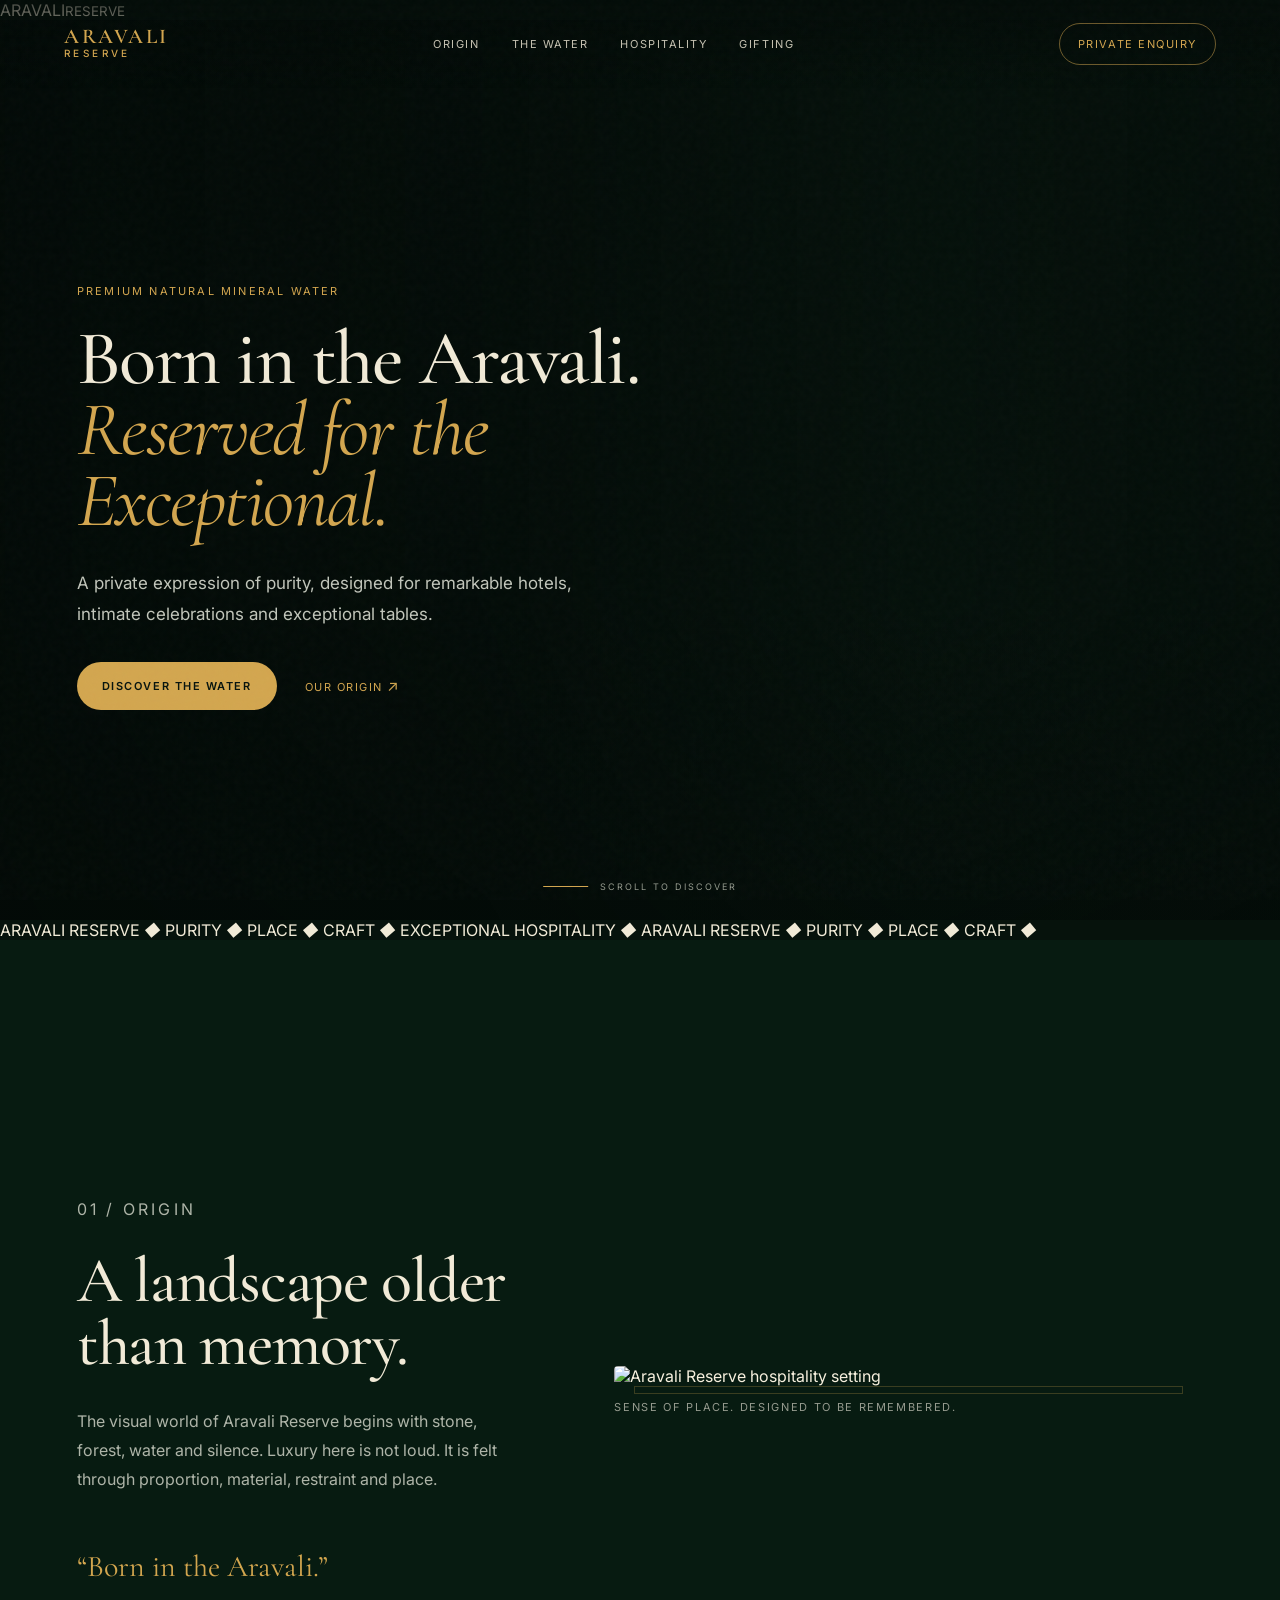
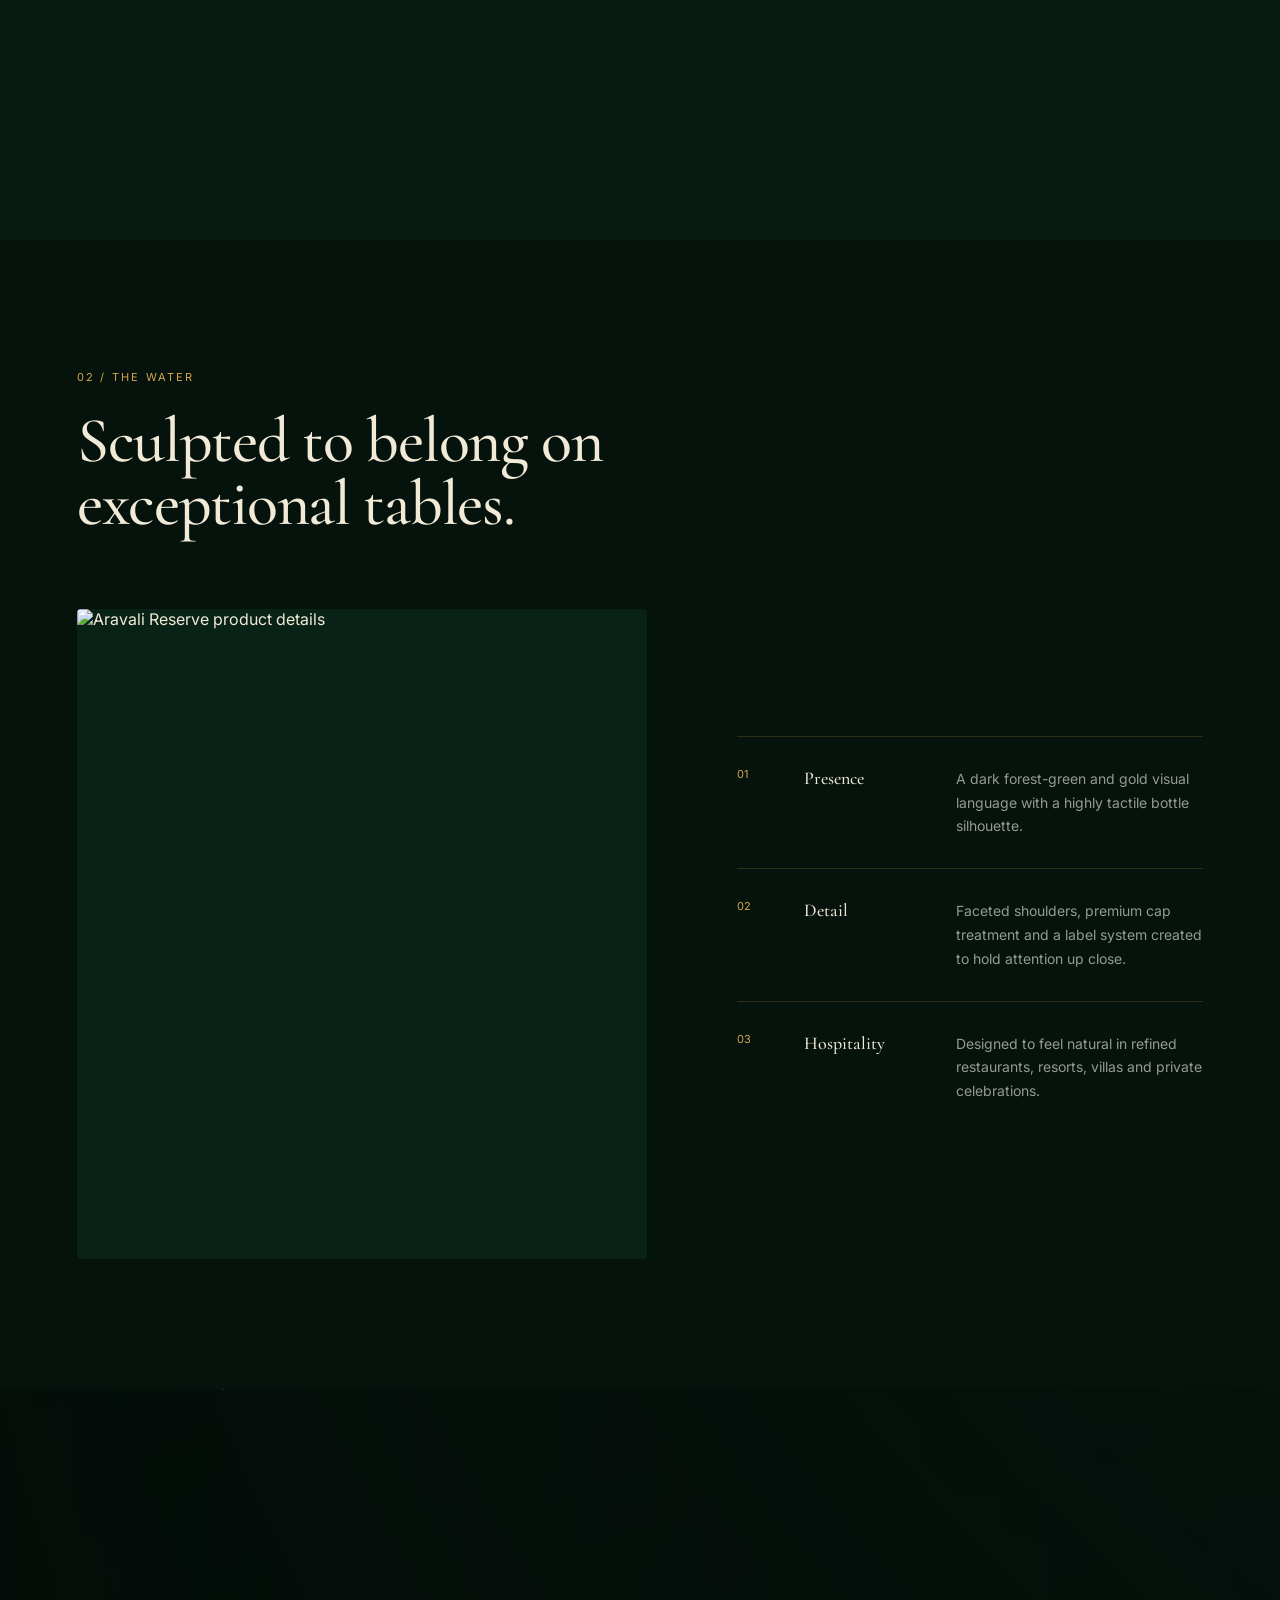
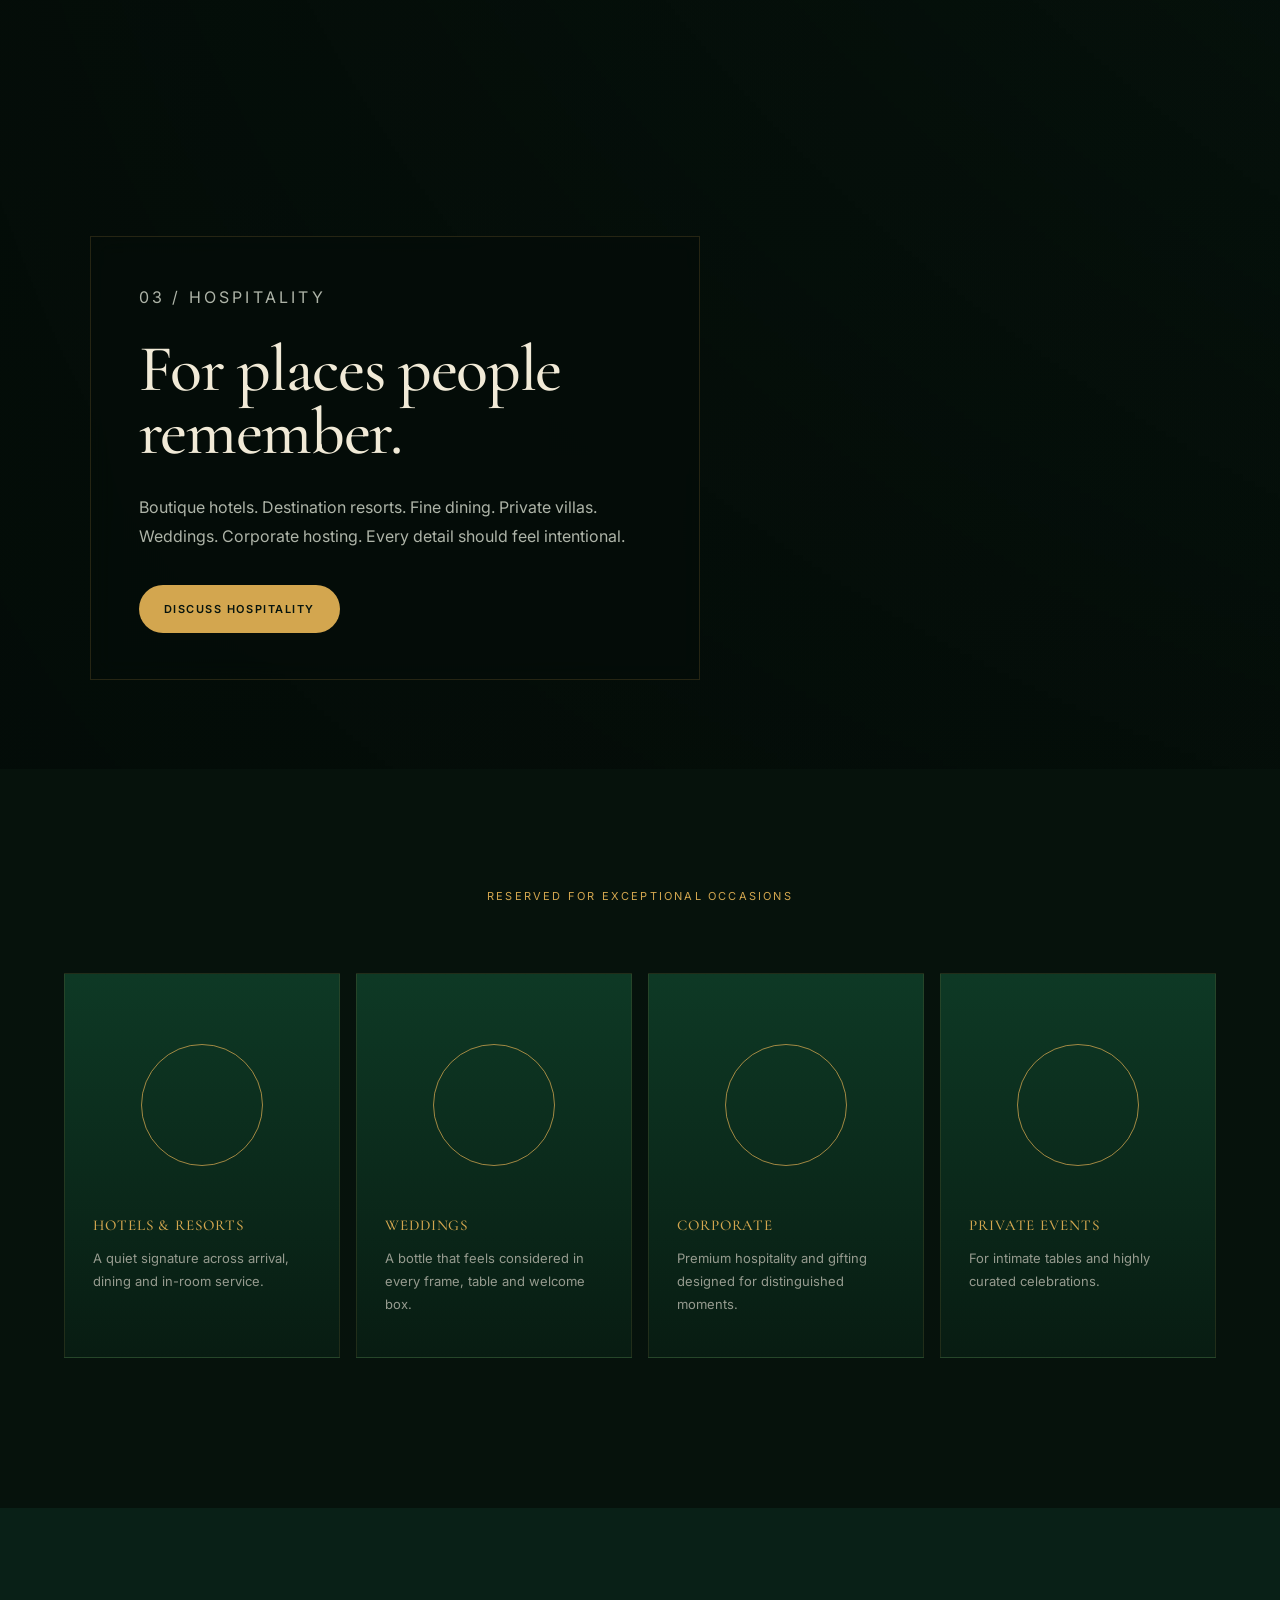
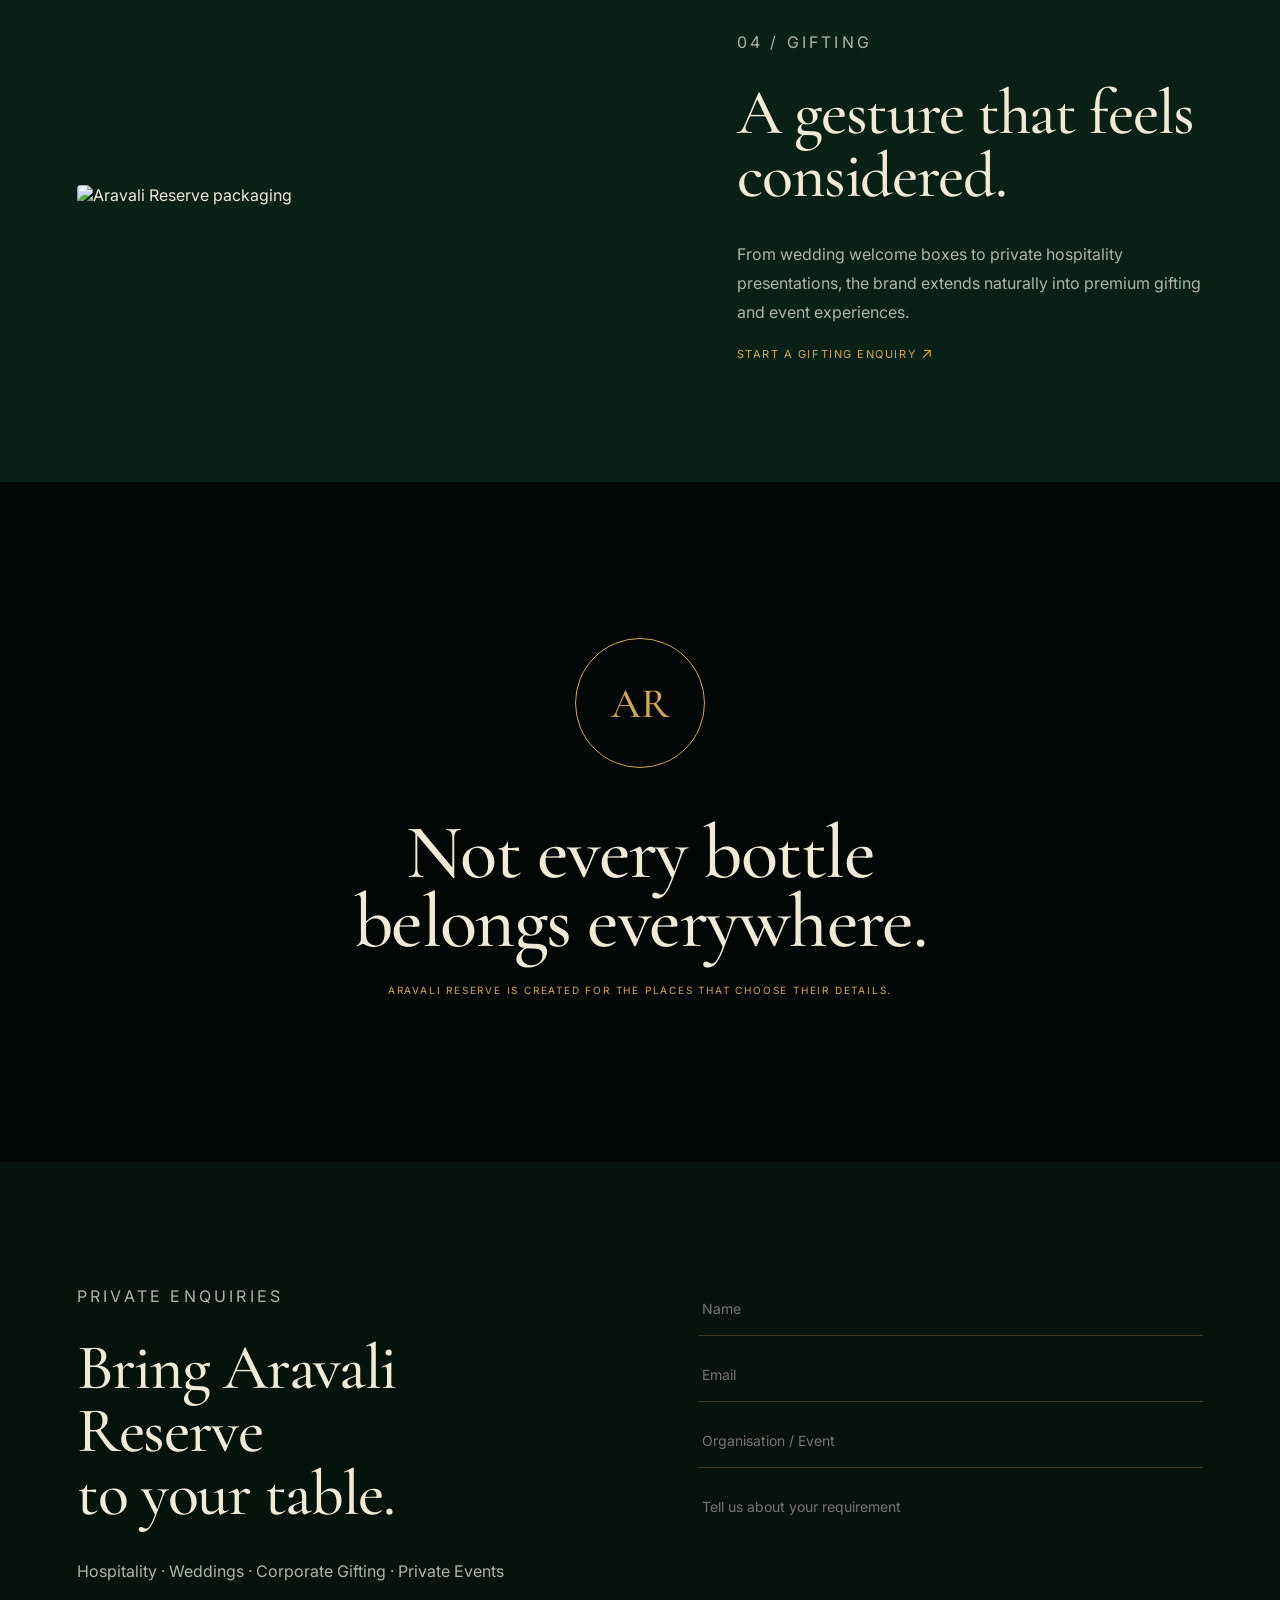
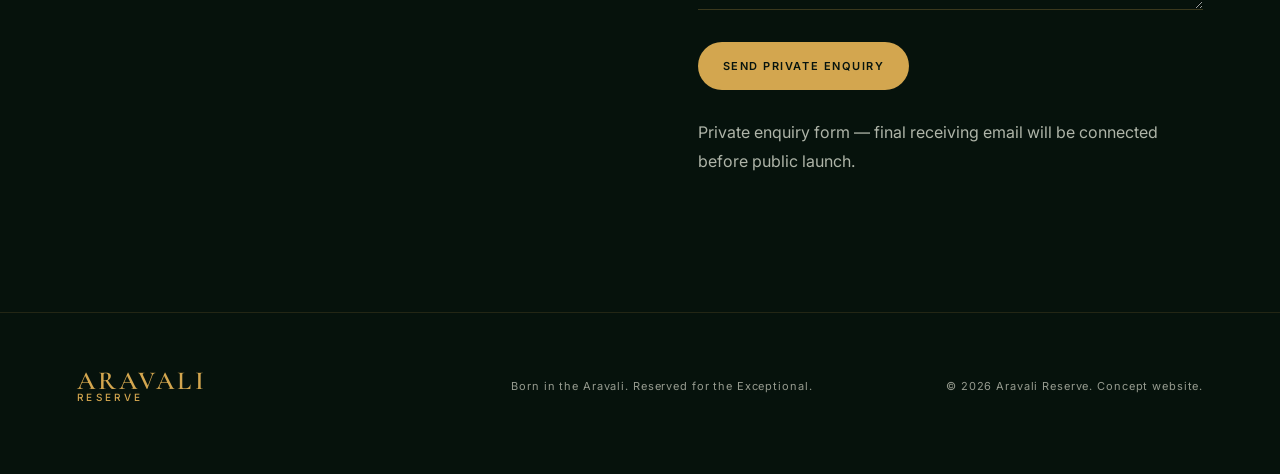
==== index.html @ 1d4fa2e6 "Polish cinematic luxury experience" ====
<!doctype html>
<html lang="en">
<head>
  <meta charset="utf-8" />
  <meta name="viewport" content="width=device-width,initial-scale=1" />
  <meta name="theme-color" content="#07140e" />
  <title>Aravali Reserve — Reserved for the Exceptional</title>
  <meta name="description" content="Aravali Reserve premium natural mineral water — born in the Aravali, reserved for the exceptional." />
  <link rel="preconnect" href="https://fonts.googleapis.com"><link rel="preconnect" href="https://fonts.gstatic.com" crossorigin><link rel="preconnect" href="https://d2ol7oe51mr4n9.cloudfront.net">
  <link href="https://fonts.googleapis.com/css2?family=Cormorant+Garamond:wght@400;500;600&family=Inter:wght@300;400;500;600&display=swap" rel="stylesheet"><link rel="stylesheet" href="styles.css" />
</head>
<body>
  <div class="loader" id="loader"><div class="loader-mark"><span>ARAVALI</span><small>RESERVE</small></div><i></i></div>
  <div class="grain"></div><div class="cursor-glow" id="cursorGlow"></div><div class="progress" id="progress"></div>
  <header class="nav" id="nav"><a class="brand" href="#top"><span>ARAVALI</span><small>RESERVE</small></a><nav><a href="#origin">Origin</a><a href="#water">The Water</a><a href="#hospitality">Hospitality</a><a href="#gifting">Gifting</a></nav><a class="pill" href="#enquiry">Private enquiry</a></header>
  <main id="top">
    <section class="hero section-reveal"><div class="hero-media parallax" data-speed="0.12"><img src="https://d2ol7oe51mr4n9.cloudfront.net/user_3ImSm2PyWO8w1MnjpBunqmh0pvK/a452a72d-15c9-4ff3-9abd-b0b97967ceb5.jpg" alt="Aravali Reserve bottle" /></div><div class="hero-shine"></div><div class="veil"></div><div class="hero-copy"><p class="eyebrow">Premium natural mineral water</p><h1>Born in the Aravali.<br><em>Reserved for the Exceptional.</em></h1><p class="lede">A private expression of purity, designed for remarkable hotels, intimate celebrations and exceptional tables.</p><div class="actions"><a class="gold-btn magnetic" href="#water">Discover the water</a><a class="text-link" href="#origin">Our origin <span>↗</span></a></div></div><div class="scroll-cue"><span></span>Scroll to discover</div></section>
    <section class="ticker" aria-label="Aravali Reserve values"><div>ARAVALI RESERVE <i>◆</i> PURITY <i>◆</i> PLACE <i>◆</i> CRAFT <i>◆</i> EXCEPTIONAL HOSPITALITY <i>◆</i> ARAVALI RESERVE <i>◆</i> PURITY <i>◆</i> PLACE <i>◆</i> CRAFT <i>◆</i></div></section>
    <section id="origin" class="origin section-reveal"><div class="copy-block"><p class="eyebrow">01 / Origin</p><h2>A landscape older than memory.</h2><p>The visual world of Aravali Reserve begins with stone, forest, water and silence. Luxury here is not loud. It is felt through proportion, material, restraint and place.</p><blockquote>“Born in the Aravali.”</blockquote></div><figure class="editorial-card tilt"><img src="https://d2ol7oe51mr4n9.cloudfront.net/user_3ImSm2PyWO8w1MnjpBunqmh0pvK/c2891740-8a98-410a-8701-44b9ef1f5cc0.jpg" alt="Aravali Reserve hospitality setting"><figcaption>Sense of place. Designed to be remembered.</figcaption></figure></section>
    <section id="water" class="water section-reveal"><div class="section-head"><p class="eyebrow">02 / The Water</p><h2>Sculpted to belong on exceptional tables.</h2></div><div class="product-stage"><div class="macro"><img src="https://d2ol7oe51mr4n9.cloudfront.net/user_3ImSm2PyWO8w1MnjpBunqmh0pvK/e6f6481c-7a92-4b0a-9813-a95f90278d24.jpg" alt="Aravali Reserve product details"></div><div class="feature-list"><article><span>01</span><h3>Presence</h3><p>A dark forest-green and gold visual language with a highly tactile bottle silhouette.</p></article><article><span>02</span><h3>Detail</h3><p>Faceted shoulders, premium cap treatment and a label system created to hold attention up close.</p></article><article><span>03</span><h3>Hospitality</h3><p>Designed to feel natural in refined restaurants, resorts, villas and private celebrations.</p></article></div></div></section>
    <section id="hospitality" class="hospitality section-reveal"><img class="hospitality-bg parallax" data-speed="0.08" src="https://d2ol7oe51mr4n9.cloudfront.net/user_3ImSm2PyWO8w1MnjpBunqmh0pvK/e3427cdc-c138-4c18-94be-d619cd0ab9ea.jpg" alt="Aravali Reserve bottle in luxury scene"><div class="hospitality-panel glass"><p class="eyebrow">03 / Hospitality</p><h2>For places people remember.</h2><p>Boutique hotels. Destination resorts. Fine dining. Private villas. Weddings. Corporate hosting. Every detail should feel intentional.</p><a class="gold-btn magnetic" href="#enquiry">Discuss hospitality</a></div></section>
    <section class="occasions section-reveal"><p class="eyebrow center">Reserved for exceptional occasions</p><div class="cards"><article><b>Hotels & Resorts</b><p>A quiet signature across arrival, dining and in-room service.</p></article><article><b>Weddings</b><p>A bottle that feels considered in every frame, table and welcome box.</p></article><article><b>Corporate</b><p>Premium hospitality and gifting designed for distinguished moments.</p></article><article><b>Private Events</b><p>For intimate tables and highly curated celebrations.</p></article></div></section>
    <section id="gifting" class="gifting section-reveal"><div class="gift-media"><img src="https://d2ol7oe51mr4n9.cloudfront.net/user_3ImSm2PyWO8w1MnjpBunqmh0pvK/8d5ff014-da6e-42d4-af95-e46d1d75d1e2.jpg" alt="Aravali Reserve packaging"></div><div class="gift-copy"><p class="eyebrow">04 / Gifting</p><h2>A gesture that feels considered.</h2><p>From wedding welcome boxes to private hospitality presentations, the brand extends naturally into premium gifting and event experiences.</p><a class="text-link" href="#enquiry">Start a gifting enquiry <span>↗</span></a></div></section>
    <section class="manifesto section-reveal"><div class="seal"><span>AR</span></div><h2>Not every bottle<br>belongs everywhere.</h2><p>Aravali Reserve is created for the places that choose their details.</p></section>
    <section id="enquiry" class="enquiry section-reveal"><div><p class="eyebrow">Private enquiries</p><h2>Bring Aravali Reserve<br>to your table.</h2><p>Hospitality · Weddings · Corporate Gifting · Private Events</p></div><form id="enquiryForm"><input name="name" aria-label="Name" placeholder="Name" required><input name="email" aria-label="Email" type="email" placeholder="Email" required><input name="organisation" aria-label="Organisation" placeholder="Organisation / Event"><textarea name="message" aria-label="Message" placeholder="Tell us about your requirement"></textarea><button class="gold-btn magnetic" type="submit">Send private enquiry</button><p class="form-note" id="formNote">Private enquiry form — final receiving email will be connected before public launch.</p></form></section>
  </main>
  <footer><div class="brand footer-brand"><span>ARAVALI</span><small>RESERVE</small></div><p>Born in the Aravali. Reserved for the Exceptional.</p><p class="muted">© 2026 Aravali Reserve. Concept website.</p></footer><script src="script.js"></script>
</body></html>
---- styles.css ----
:root{--bg:#06120c;--green:#0a2b1b;--green2:#12472e;--gold:#d3a64f;--cream:#f1ead7;--muted:#969b8f;--serif:'Cormorant Garamond',serif;--sans:'Inter',sans-serif}*{box-sizing:border-box}html{scroll-behavior:smooth}body{margin:0;background:var(--bg);color:var(--cream);font-family:var(--sans);overflow-x:hidden}.grain{position:fixed;inset:0;pointer-events:none;opacity:.05;z-index:50;background-image:url("data:image/svg+xml,%3Csvg viewBox='0 0 180 180' xmlns='http://www.w3.org/2000/svg'%3E%3Cfilter id='n'%3E%3CfeTurbulence type='fractalNoise' baseFrequency='.8' numOctaves='2' stitchTiles='stitch'/%3E%3C/filter%3E%3Crect width='100%25' height='100%25' filter='url(%23n)' opacity='.5'/%3E%3C/svg%3E")}.nav{position:fixed;top:0;left:0;right:0;z-index:40;height:88px;padding:0 5vw;display:flex;align-items:center;justify-content:space-between;transition:.35s;background:linear-gradient(to bottom,rgba(3,10,7,.72),transparent)}.nav.scrolled{height:70px;background:rgba(4,14,9,.86);backdrop-filter:blur(18px);border-bottom:1px solid rgba(211,166,79,.12)}.brand{display:flex;flex-direction:column;color:var(--gold);text-decoration:none;font:600 21px/18px var(--serif);letter-spacing:.12em}.brand small{font:500 10px/14px var(--sans);letter-spacing:.34em}.nav nav{display:flex;gap:32px}.nav nav a,.pill,.text-link{color:var(--cream);text-decoration:none;font-size:11px;text-transform:uppercase;letter-spacing:.14em}.nav nav a{opacity:.82}.pill{border:1px solid rgba(211,166,79,.5);padding:13px 18px;border-radius:999px;color:var(--gold)}.hero{height:100svh;min-height:760px;position:relative;display:flex;align-items:center;padding:0 6vw;overflow:hidden}.hero-media,.hero-media img,.hospitality-bg{position:absolute;inset:0;width:100%;height:100%;object-fit:cover}.hero-media img{object-position:center}.veil{position:absolute;inset:0;background:linear-gradient(90deg,rgba(3,10,7,.92) 0%,rgba(3,10,7,.72) 38%,rgba(3,10,7,.18) 72%,rgba(3,10,7,.45) 100%),linear-gradient(0deg,rgba(3,10,7,.45),transparent 35%)}.hero-copy{position:relative;z-index:2;width:min(720px,60vw);margin-top:6vh}.eyebrow{text-transform:uppercase;letter-spacing:.2em;color:var(--gold);font-size:11px;margin:0 0 26px}.hero h1,.section-head h2,.copy-block h2,.hospitality-panel h2,.gift-copy h2,.manifesto h2,.enquiry h2{font-family:var(--serif);font-weight:500;letter-spacing:-.02em}.hero h1{font-size:clamp(54px,6vw,92px);line-height:.92;margin:0}.hero h1 em{font-weight:400;font-style:italic;color:var(--gold)}.lede{width:min(540px,90%);font-size:17px;line-height:1.8;color:#c2c6bb;margin:32px 0}.actions{display:flex;align-items:center;gap:28px}.gold-btn{display:inline-flex;align-items:center;justify-content:center;background:var(--gold);color:#07140e;text-transform:uppercase;letter-spacing:.14em;font:600 11px var(--sans);padding:17px 25px;border-radius:999px;border:0;text-decoration:none;cursor:pointer}.text-link{color:var(--gold)}.text-link span{font-size:15px}.scroll-cue{position:absolute;z-index:2;bottom:28px;left:50%;transform:translateX(-50%);font-size:9px;letter-spacing:.22em;color:var(--muted);text-transform:uppercase;display:flex;align-items:center;gap:12px}.scroll-cue span{width:45px;height:1px;background:var(--gold)}section{position:relative}.origin{min-height:900px;padding:120px 6vw;display:grid;grid-template-columns:.85fr 1.15fr;gap:8vw;align-items:center;background:#071b11}.copy-block h2,.section-head h2,.gift-copy h2,.enquiry h2{font-size:clamp(50px,5vw,74px);line-height:.98;margin:0 0 32px}.copy-block p,.gift-copy p,.enquiry p,.hospitality-panel p{color:#aeb4a8;line-height:1.8;font-size:16px}.copy-block blockquote{margin:54px 0 0;font:400 30px var(--serif);color:var(--gold)}.editorial-card{margin:0;position:relative;transform-style:preserve-3d}.editorial-card img{width:100%;height:680px;object-fit:cover;border-radius:4px;filter:saturate(.9) contrast(1.06)}.editorial-card:after{content:"";position:absolute;inset:20px;border:1px solid rgba(211,166,79,.25);pointer-events:none}.editorial-card figcaption{margin-top:14px;color:var(--muted);font-size:11px;text-transform:uppercase;letter-spacing:.15em}.water{padding:130px 6vw}.section-head{max-width:800px}.product-stage{margin-top:74px;display:grid;grid-template-columns:1.1fr .9fr;gap:7vw;align-items:center}.macro{overflow:hidden;border-radius:4px;background:#092218}.macro img{display:block;width:100%;height:650px;object-fit:cover;transition:transform 1.2s cubic-bezier(.2,.7,.2,1)}.macro:hover img{transform:scale(1.035)}.feature-list article{padding:30px 0;border-top:1px solid rgba(211,166,79,.18);display:grid;grid-template-columns:45px 130px 1fr;gap:22px}.feature-list span{color:var(--gold);font-size:11px}.feature-list h3{margin:0;font:500 18px var(--serif);color:var(--cream)}.feature-list p{margin:0;color:var(--muted);font-size:14px;line-height:1.7}.hospitality{height:980px;overflow:hidden;display:flex;align-items:flex-end;padding:7vw}.hospitality:after{content:"";position:absolute;inset:0;background:linear-gradient(90deg,rgba(4,12,8,.78),rgba(4,12,8,.1)),linear-gradient(0deg,rgba(4,12,8,.62),transparent)}.hospitality-panel{position:relative;z-index:2;max-width:610px;padding:46px 48px;background:rgba(4,13,9,.75);border:1px solid rgba(211,166,79,.17);backdrop-filter:blur(12px)}.hospitality-panel h2{font-size:66px;line-height:.95;margin:0 0 30px}.hospitality-panel .gold-btn{margin-top:18px}.occasions{padding:120px 5vw 150px}.center{text-align:center}.cards{display:grid;grid-template-columns:repeat(4,1fr);gap:16px;margin-top:70px}.cards article{min-height:380px;padding:240px 28px 28px;background:linear-gradient(180deg,#0e3925,#081c12);border:1px solid rgba(211,166,79,.12);position:relative;overflow:hidden}.cards article:before{content:"";position:absolute;width:120px;height:120px;border:1px solid var(--gold);border-radius:50%;top:70px;left:50%;transform:translateX(-50%);opacity:.75}.cards b{font:500 15px var(--serif);color:var(--gold);letter-spacing:.06em;text-transform:uppercase}.cards p{font-size:13px;color:var(--muted);line-height:1.75}.gifting{padding:120px 6vw;background:#092017;display:grid;grid-template-columns:1.1fr .9fr;gap:7vw;align-items:center}.gift-media img{width:100%;height:650px;object-fit:cover;border-radius:4px}.gift-copy{max-width:520px}.manifesto{min-height:680px;display:flex;flex-direction:column;align-items:center;justify-content:center;text-align:center;background:#030806}.seal{width:130px;height:130px;border-radius:50%;border:1px solid var(--gold);display:grid;place-items:center;color:var(--gold);font:500 42px var(--serif);margin-bottom:50px}.manifesto h2{font-size:clamp(54px,6vw,82px);line-height:.9;margin:0}.manifesto p{margin-top:28px;color:var(--gold);font-size:10px;letter-spacing:.18em;text-transform:uppercase}.enquiry{padding:120px 6vw;display:grid;grid-template-columns:1fr 1fr;gap:9vw;align-items:start}.enquiry form{display:grid;gap:12px}.enquiry input,.enquiry textarea{width:100%;background:transparent;border:0;border-bottom:1px solid rgba(211,166,79,.25);padding:18px 4px;color:var(--cream);font:400 14px var(--sans);outline:0}.enquiry textarea{min-height:130px;resize:vertical}.enquiry form .gold-btn{margin-top:20px;width:max-content}footer{border-top:1px solid rgba(211,166,79,.14);padding:55px 6vw 70px;display:grid;grid-template-columns:1fr 1fr auto;gap:30px;align-items:end}.footer-brand{font-size:26px}.muted,footer p{color:var(--muted);font-size:11px;letter-spacing:.08em}.section-reveal{opacity:0;transform:translateY(22px);transition:opacity 1s ease,transform 1s ease}.section-reveal.visible{opacity:1;transform:none}@media(max-width:900px){.nav nav{display:none}.hero-copy{width:90vw}.hero{padding:0 7vw}.origin,.product-stage,.gifting,.enquiry{grid-template-columns:1fr}.origin{gap:60px}.editorial-card img,.macro img,.gift-media img{height:520px}.cards{grid-template-columns:1fr 1fr}.hospitality-panel h2{font-size:50px}.nav{padding:0 5vw}.pill{font-size:9px}.enquiry{gap:50px}}@media(max-width:560px){.hero h1{font-size:51px}.hero .lede{font-size:14px}.actions{align-items:flex-start;flex-direction:column}.origin,.water,.gifting,.enquiry{padding-left:7vw;padding-right:7vw}.cards{grid-template-columns:1fr}.cards article{min-height:320px;padding-top:210px}.hospitality{padding:6vw}.hospitality-panel{padding:32px}.hospitality-panel h2{font-size:46px}.section-head h2,.copy-block h2,.gift-copy h2,.enquiry h2{font-size:48px}.feature-list article{grid-template-columns:36px 1fr}.feature-list article p{grid-column:2}.manifesto h2{font-size:52px}footer{grid-template-columns:1fr}.hero-media img{object-position:60% center}}
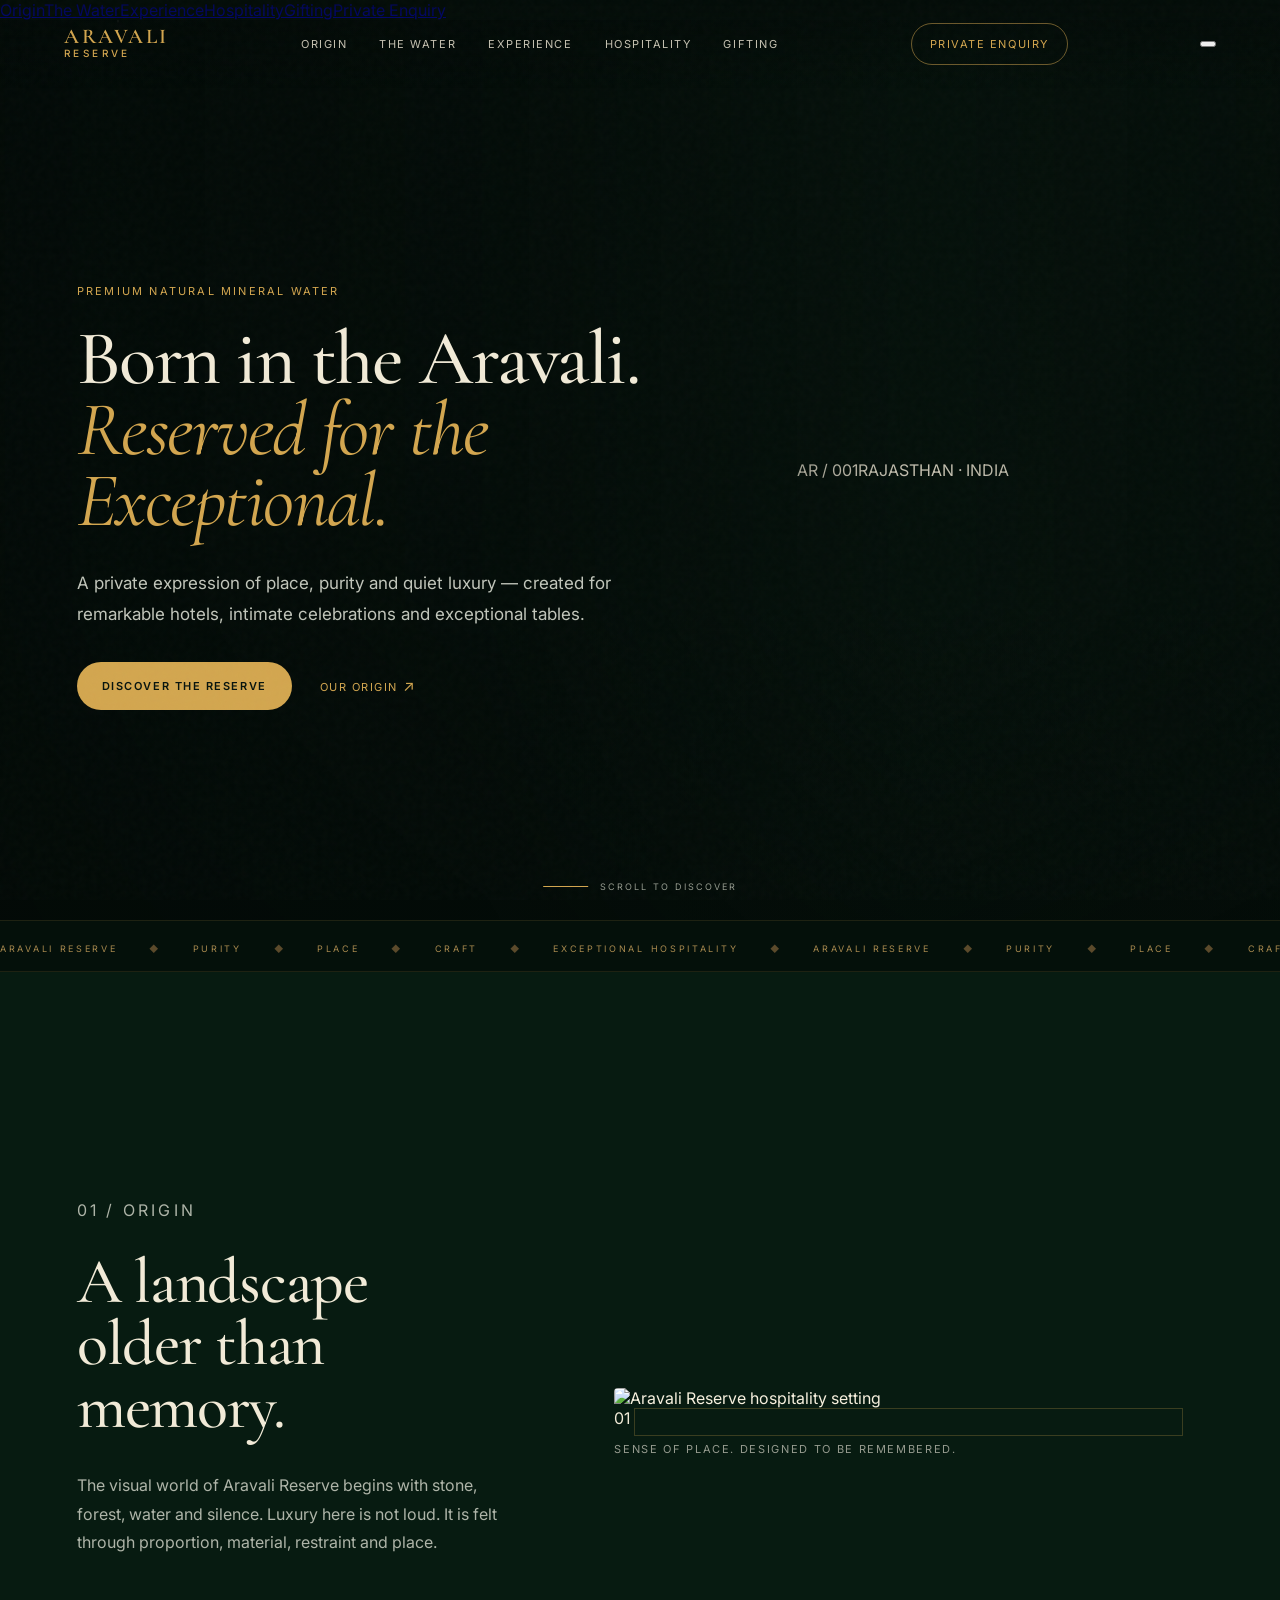
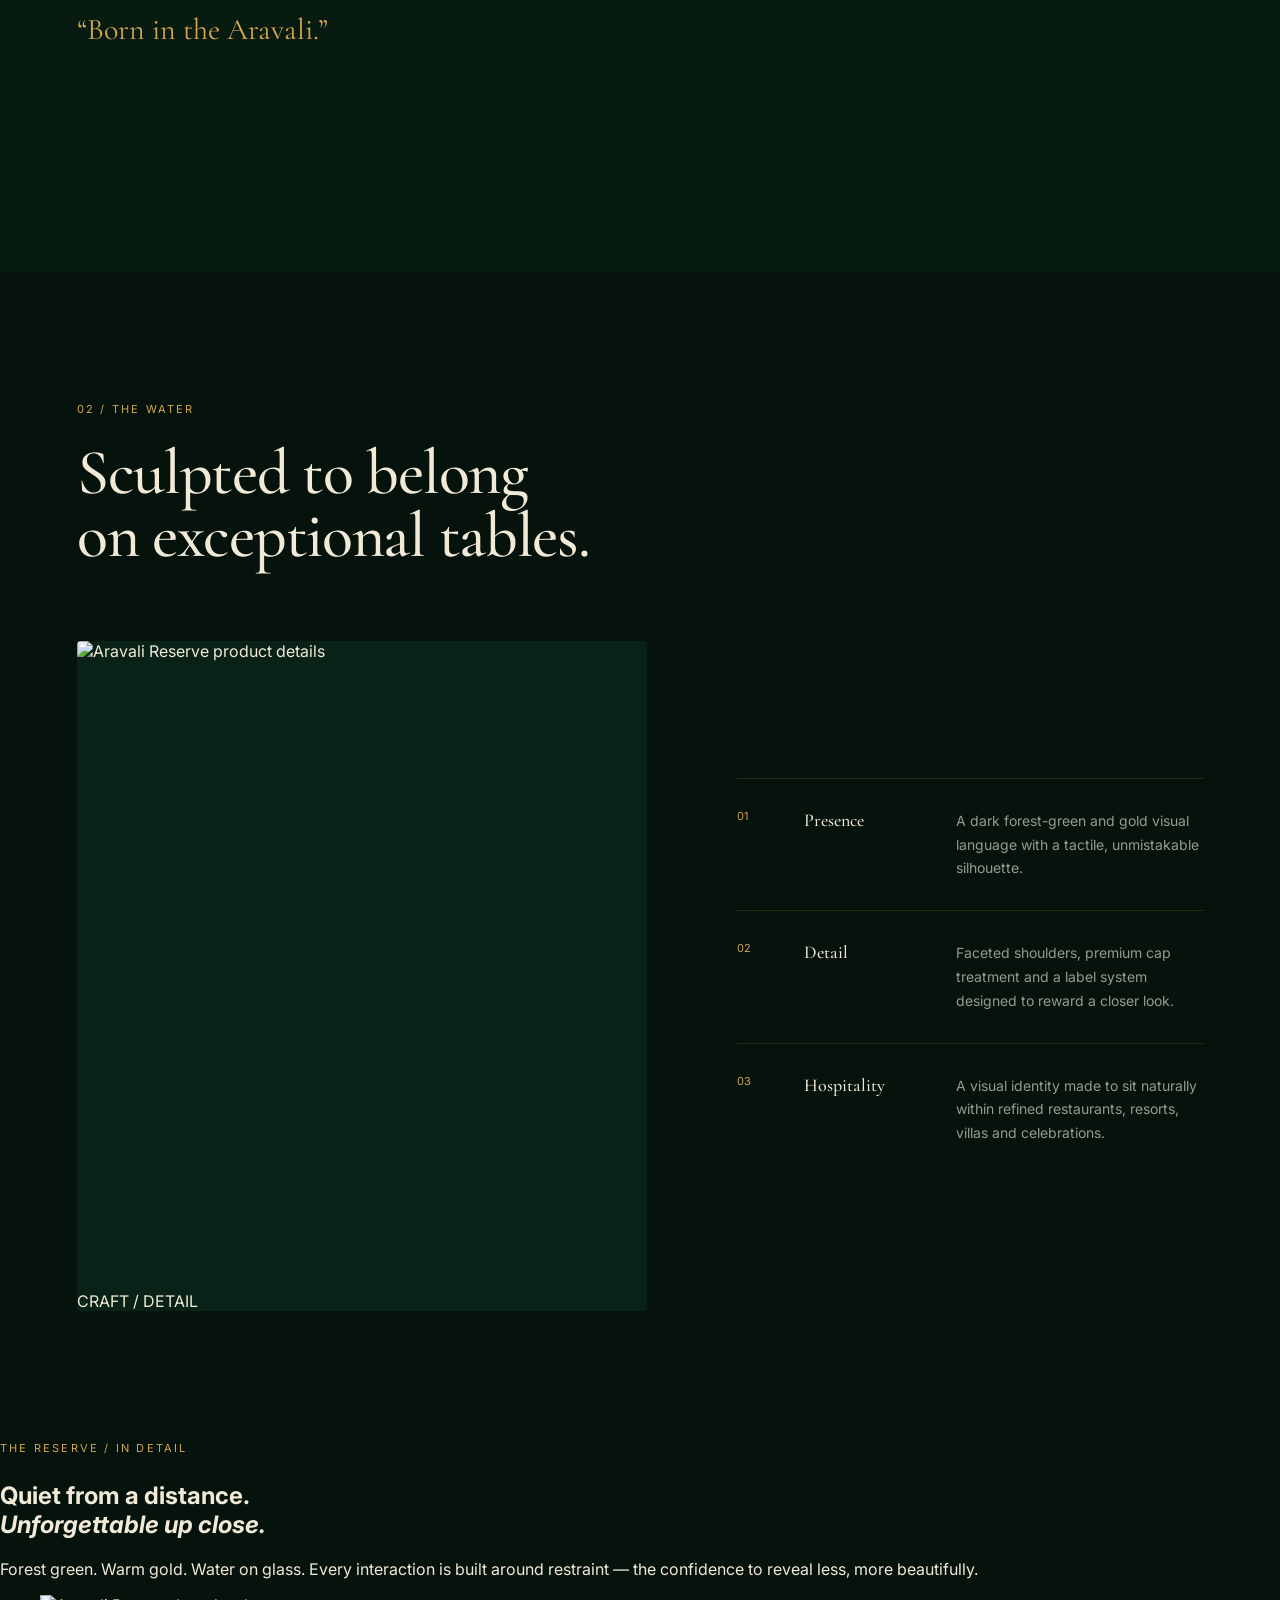
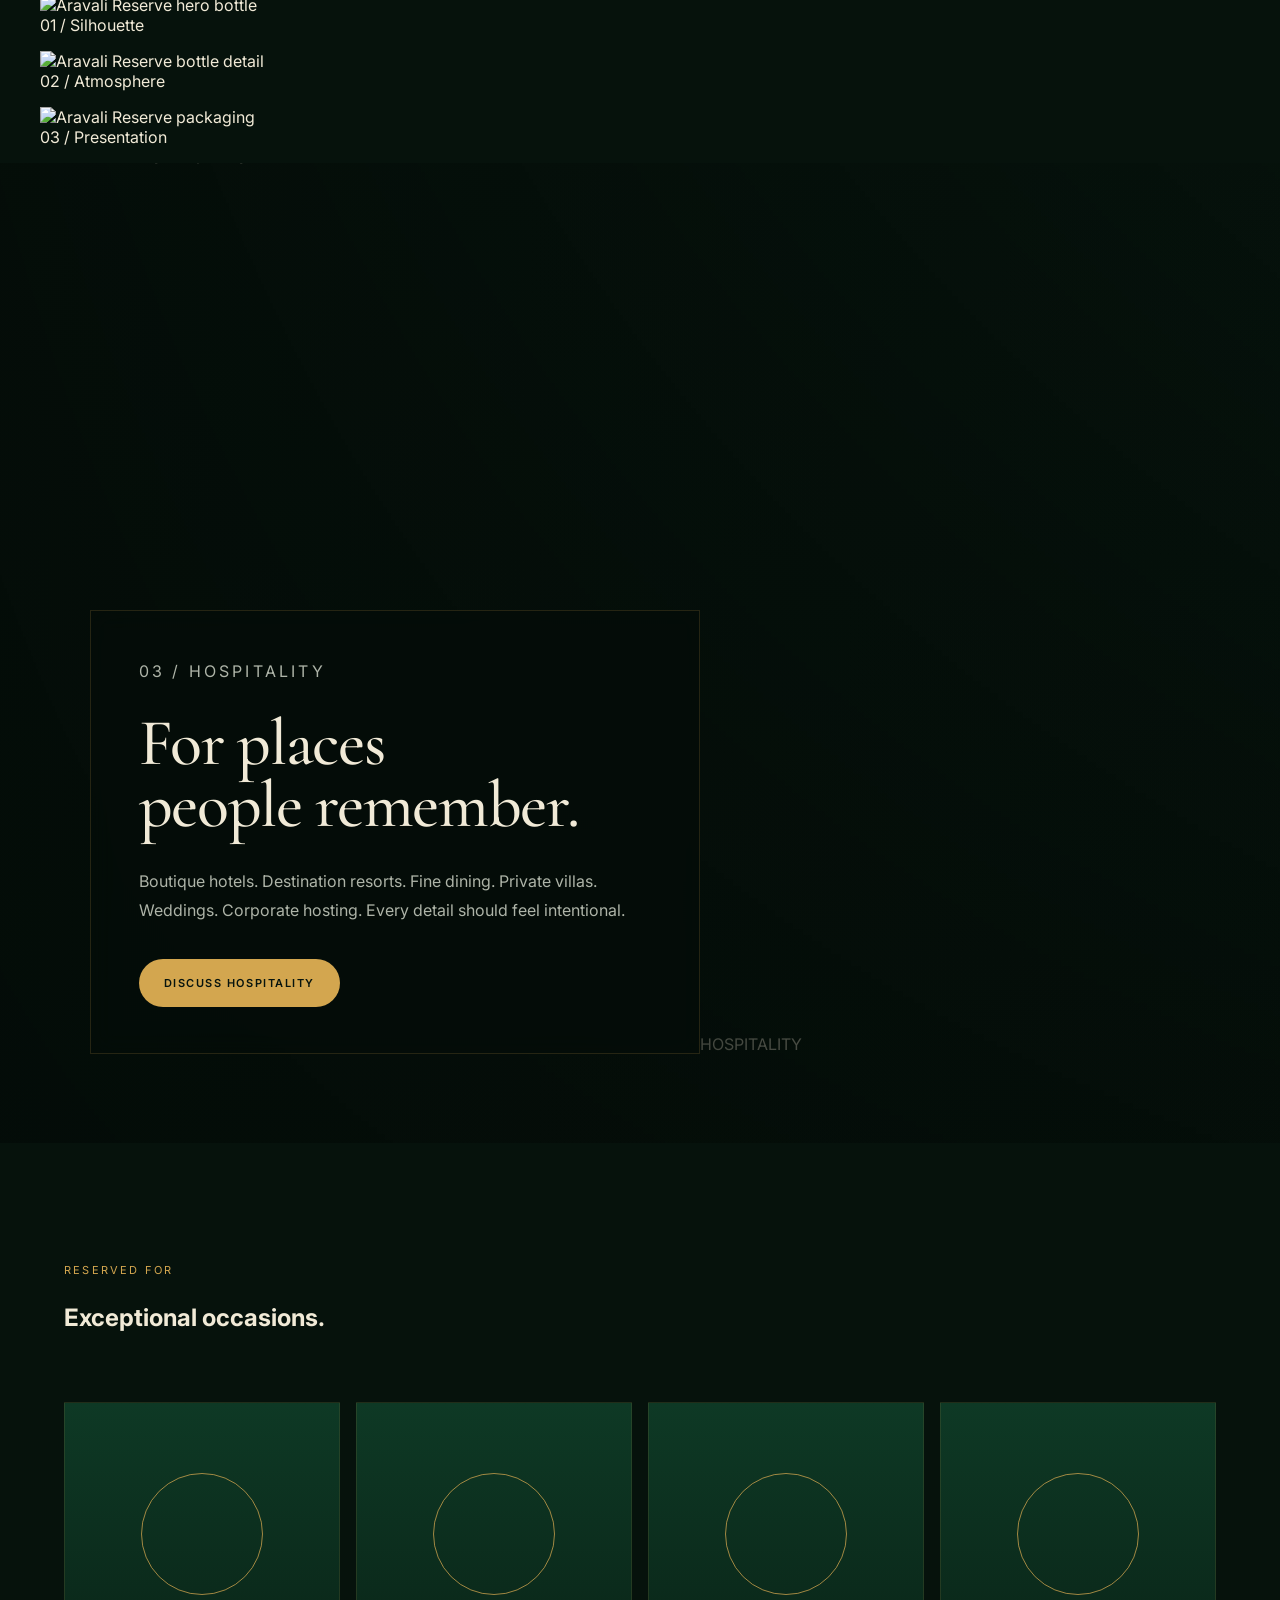
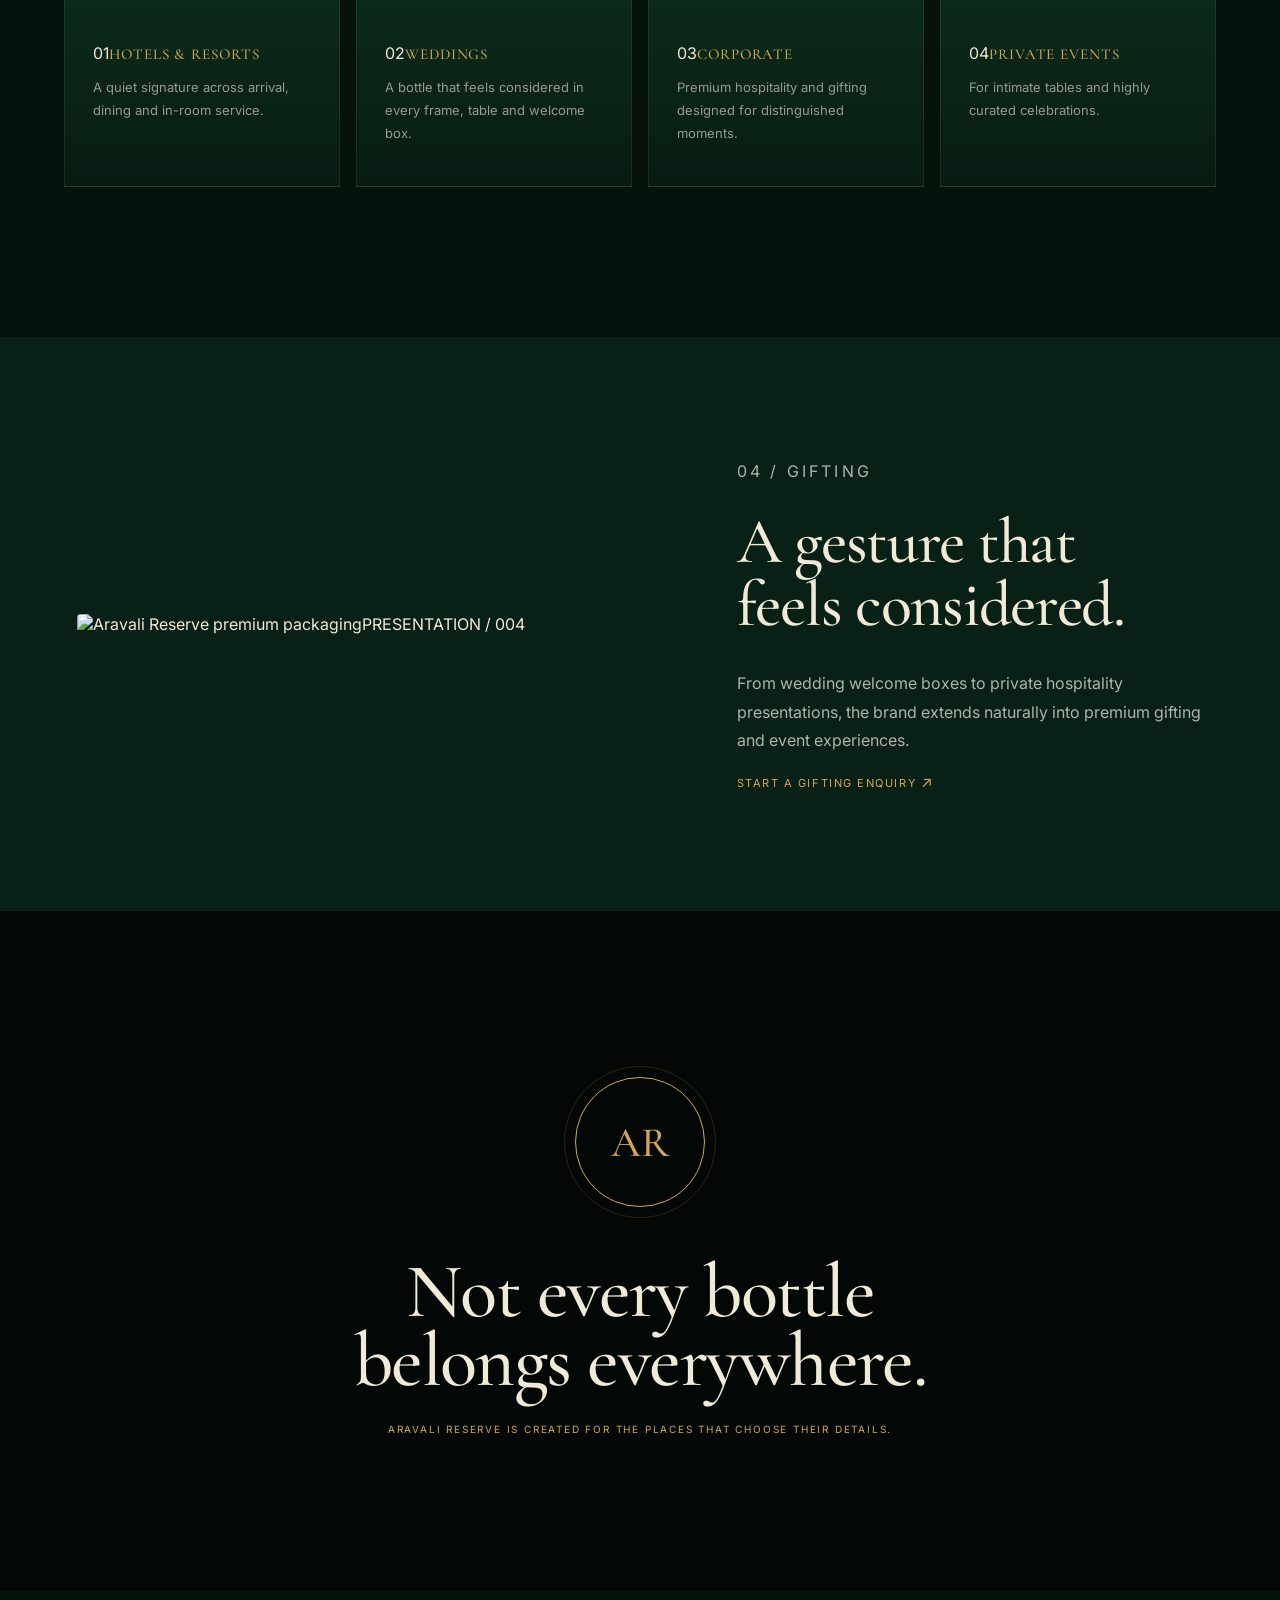
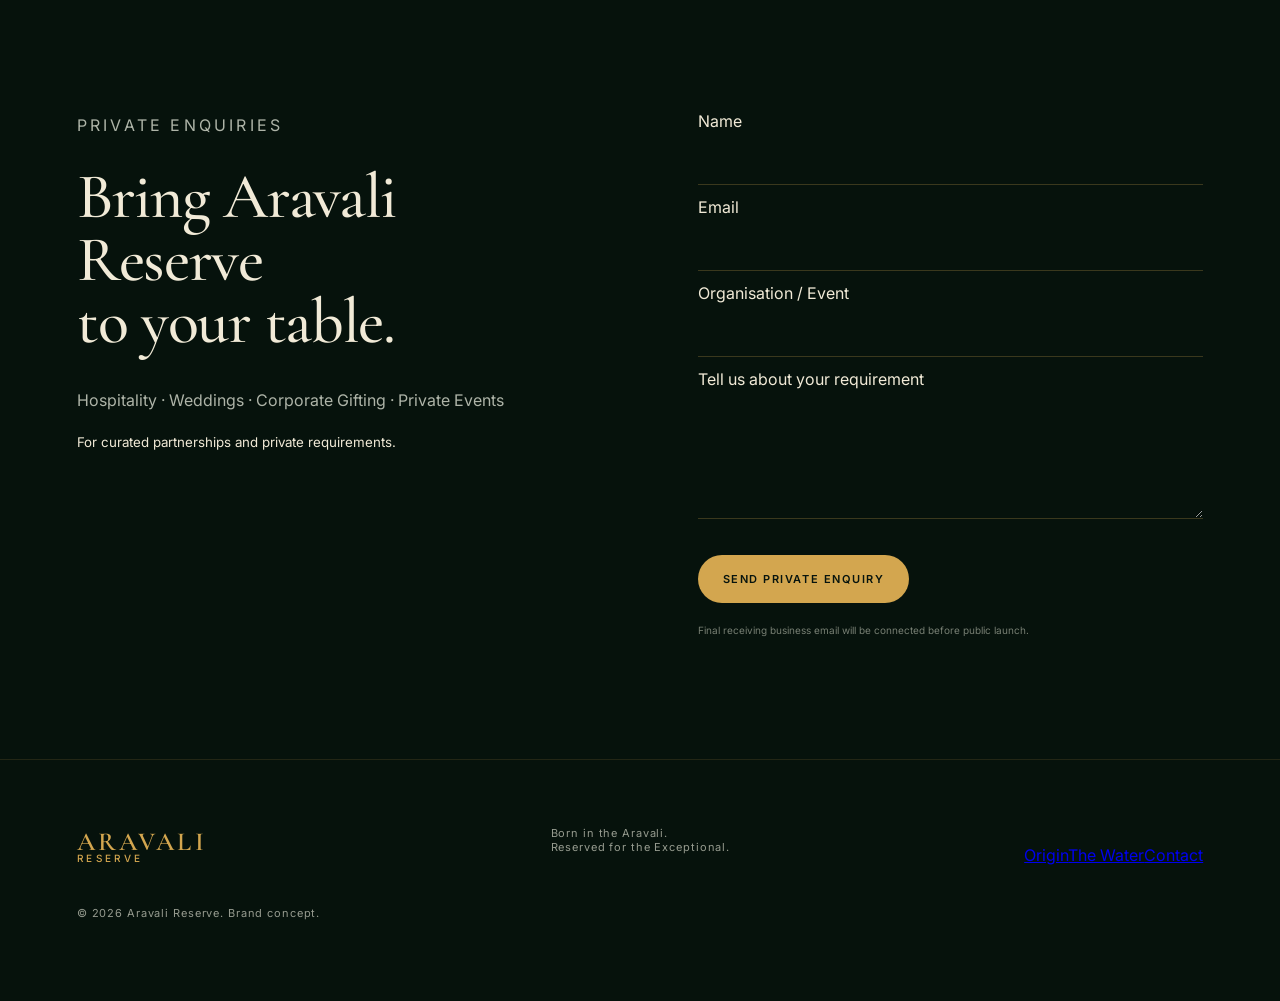
==== commit 216ad708: "Upgrade Aravali Reserve to immersive luxury v3" ====
--- a/index.html
+++ b/index.html
@@ -1,28 +1,24 @@
 <!doctype html>
 <html lang="en">
 <head>
-  <meta charset="utf-8" />
-  <meta name="viewport" content="width=device-width,initial-scale=1" />
-  <meta name="theme-color" content="#07140e" />
-  <title>Aravali Reserve — Reserved for the Exceptional</title>
-  <meta name="description" content="Aravali Reserve premium natural mineral water — born in the Aravali, reserved for the exceptional." />
-  <link rel="preconnect" href="https://fonts.googleapis.com"><link rel="preconnect" href="https://fonts.gstatic.com" crossorigin><link rel="preconnect" href="https://d2ol7oe51mr4n9.cloudfront.net">
-  <link href="https://fonts.googleapis.com/css2?family=Cormorant+Garamond:wght@400;500;600&family=Inter:wght@300;400;500;600&display=swap" rel="stylesheet"><link rel="stylesheet" href="styles.css" />
-</head>
-<body>
-  <div class="loader" id="loader"><div class="loader-mark"><span>ARAVALI</span><small>RESERVE</small></div><i></i></div>
-  <div class="grain"></div><div class="cursor-glow" id="cursorGlow"></div><div class="progress" id="progress"></div>
-  <header class="nav" id="nav"><a class="brand" href="#top"><span>ARAVALI</span><small>RESERVE</small></a><nav><a href="#origin">Origin</a><a href="#water">The Water</a><a href="#hospitality">Hospitality</a><a href="#gifting">Gifting</a></nav><a class="pill" href="#enquiry">Private enquiry</a></header>
-  <main id="top">
-    <section class="hero section-reveal"><div class="hero-media parallax" data-speed="0.12"><img src="https://d2ol7oe51mr4n9.cloudfront.net/user_3ImSm2PyWO8w1MnjpBunqmh0pvK/a452a72d-15c9-4ff3-9abd-b0b97967ceb5.jpg" alt="Aravali Reserve bottle" /></div><div class="hero-shine"></div><div class="veil"></div><div class="hero-copy"><p class="eyebrow">Premium natural mineral water</p><h1>Born in the Aravali.<br><em>Reserved for the Exceptional.</em></h1><p class="lede">A private expression of purity, designed for remarkable hotels, intimate celebrations and exceptional tables.</p><div class="actions"><a class="gold-btn magnetic" href="#water">Discover the water</a><a class="text-link" href="#origin">Our origin <span>↗</span></a></div></div><div class="scroll-cue"><span></span>Scroll to discover</div></section>
-    <section class="ticker" aria-label="Aravali Reserve values"><div>ARAVALI RESERVE <i>◆</i> PURITY <i>◆</i> PLACE <i>◆</i> CRAFT <i>◆</i> EXCEPTIONAL HOSPITALITY <i>◆</i> ARAVALI RESERVE <i>◆</i> PURITY <i>◆</i> PLACE <i>◆</i> CRAFT <i>◆</i></div></section>
-    <section id="origin" class="origin section-reveal"><div class="copy-block"><p class="eyebrow">01 / Origin</p><h2>A landscape older than memory.</h2><p>The visual world of Aravali Reserve begins with stone, forest, water and silence. Luxury here is not loud. It is felt through proportion, material, restraint and place.</p><blockquote>“Born in the Aravali.”</blockquote></div><figure class="editorial-card tilt"><img src="https://d2ol7oe51mr4n9.cloudfront.net/user_3ImSm2PyWO8w1MnjpBunqmh0pvK/c2891740-8a98-410a-8701-44b9ef1f5cc0.jpg" alt="Aravali Reserve hospitality setting"><figcaption>Sense of place. Designed to be remembered.</figcaption></figure></section>
-    <section id="water" class="water section-reveal"><div class="section-head"><p class="eyebrow">02 / The Water</p><h2>Sculpted to belong on exceptional tables.</h2></div><div class="product-stage"><div class="macro"><img src="https://d2ol7oe51mr4n9.cloudfront.net/user_3ImSm2PyWO8w1MnjpBunqmh0pvK/e6f6481c-7a92-4b0a-9813-a95f90278d24.jpg" alt="Aravali Reserve product details"></div><div class="feature-list"><article><span>01</span><h3>Presence</h3><p>A dark forest-green and gold visual language with a highly tactile bottle silhouette.</p></article><article><span>02</span><h3>Detail</h3><p>Faceted shoulders, premium cap treatment and a label system created to hold attention up close.</p></article><article><span>03</span><h3>Hospitality</h3><p>Designed to feel natural in refined restaurants, resorts, villas and private celebrations.</p></article></div></div></section>
-    <section id="hospitality" class="hospitality section-reveal"><img class="hospitality-bg parallax" data-speed="0.08" src="https://d2ol7oe51mr4n9.cloudfront.net/user_3ImSm2PyWO8w1MnjpBunqmh0pvK/e3427cdc-c138-4c18-94be-d619cd0ab9ea.jpg" alt="Aravali Reserve bottle in luxury scene"><div class="hospitality-panel glass"><p class="eyebrow">03 / Hospitality</p><h2>For places people remember.</h2><p>Boutique hotels. Destination resorts. Fine dining. Private villas. Weddings. Corporate hosting. Every detail should feel intentional.</p><a class="gold-btn magnetic" href="#enquiry">Discuss hospitality</a></div></section>
-    <section class="occasions section-reveal"><p class="eyebrow center">Reserved for exceptional occasions</p><div class="cards"><article><b>Hotels & Resorts</b><p>A quiet signature across arrival, dining and in-room service.</p></article><article><b>Weddings</b><p>A bottle that feels considered in every frame, table and welcome box.</p></article><article><b>Corporate</b><p>Premium hospitality and gifting designed for distinguished moments.</p></article><article><b>Private Events</b><p>For intimate tables and highly curated celebrations.</p></article></div></section>
-    <section id="gifting" class="gifting section-reveal"><div class="gift-media"><img src="https://d2ol7oe51mr4n9.cloudfront.net/user_3ImSm2PyWO8w1MnjpBunqmh0pvK/8d5ff014-da6e-42d4-af95-e46d1d75d1e2.jpg" alt="Aravali Reserve packaging"></div><div class="gift-copy"><p class="eyebrow">04 / Gifting</p><h2>A gesture that feels considered.</h2><p>From wedding welcome boxes to private hospitality presentations, the brand extends naturally into premium gifting and event experiences.</p><a class="text-link" href="#enquiry">Start a gifting enquiry <span>↗</span></a></div></section>
-    <section class="manifesto section-reveal"><div class="seal"><span>AR</span></div><h2>Not every bottle<br>belongs everywhere.</h2><p>Aravali Reserve is created for the places that choose their details.</p></section>
-    <section id="enquiry" class="enquiry section-reveal"><div><p class="eyebrow">Private enquiries</p><h2>Bring Aravali Reserve<br>to your table.</h2><p>Hospitality · Weddings · Corporate Gifting · Private Events</p></div><form id="enquiryForm"><input name="name" aria-label="Name" placeholder="Name" required><input name="email" aria-label="Email" type="email" placeholder="Email" required><input name="organisation" aria-label="Organisation" placeholder="Organisation / Event"><textarea name="message" aria-label="Message" placeholder="Tell us about your requirement"></textarea><button class="gold-btn magnetic" type="submit">Send private enquiry</button><p class="form-note" id="formNote">Private enquiry form — final receiving email will be connected before public launch.</p></form></section>
-  </main>
-  <footer><div class="brand footer-brand"><span>ARAVALI</span><small>RESERVE</small></div><p>Born in the Aravali. Reserved for the Exceptional.</p><p class="muted">© 2026 Aravali Reserve. Concept website.</p></footer><script src="script.js"></script>
-</body></html>+<meta charset="utf-8"><meta name="viewport" content="width=device-width,initial-scale=1"><meta name="theme-color" content="#04100a">
+<title>Aravali Reserve — Born in the Aravali</title><meta name="description" content="Aravali Reserve premium natural mineral water. Born in the Aravali. Reserved for the Exceptional.">
+<meta property="og:title" content="Aravali Reserve"><meta property="og:description" content="Born in the Aravali. Reserved for the Exceptional."><meta property="og:type" content="website">
+<link rel="preconnect" href="https://fonts.googleapis.com"><link rel="preconnect" href="https://fonts.gstatic.com" crossorigin><link rel="preconnect" href="https://d2ol7oe51mr4n9.cloudfront.net">
+<link href="https://fonts.googleapis.com/css2?family=Cormorant+Garamond:ital,wght@0,400;0,500;0,600;1,400&family=Inter:wght@300;400;500;600&display=swap" rel="stylesheet"><link rel="stylesheet" href="styles.css">
+</head><body>
+<div class="loader" id="loader"><div class="loader-mark"><span>ARAVALI</span><small>RESERVE</small></div><i></i></div><div class="grain"></div><div class="cursor-glow" id="cursorGlow"></div><div class="progress" id="progress"></div>
+<header class="nav" id="nav"><a class="brand" href="#top"><span>ARAVALI</span><small>RESERVE</small></a><nav><a href="#origin">Origin</a><a href="#water">The Water</a><a href="#experience">Experience</a><a href="#hospitality">Hospitality</a><a href="#gifting">Gifting</a></nav><a class="pill magnetic" href="#enquiry">Private enquiry</a><button class="menu-btn" id="menuBtn" aria-label="Open menu"><i></i><i></i></button></header>
+<div class="mobile-menu" id="mobileMenu"><a href="#origin">Origin</a><a href="#water">The Water</a><a href="#experience">Experience</a><a href="#hospitality">Hospitality</a><a href="#gifting">Gifting</a><a href="#enquiry">Private Enquiry</a></div>
+<main id="top">
+<section class="hero section-reveal"><div class="hero-media parallax" data-speed=".08"><img src="https://d2ol7oe51mr4n9.cloudfront.net/user_3ImSm2PyWO8w1MnjpBunqmh0pvK/a452a72d-15c9-4ff3-9abd-b0b97967ceb5.jpg" alt="Aravali Reserve premium water bottle"></div><div class="hero-shine"></div><div class="veil"></div><div class="hero-copy"><p class="eyebrow">Premium natural mineral water</p><h1>Born in the Aravali.<br><em>Reserved for the Exceptional.</em></h1><p class="lede">A private expression of place, purity and quiet luxury — created for remarkable hotels, intimate celebrations and exceptional tables.</p><div class="actions"><a class="gold-btn magnetic" href="#water">Discover the reserve</a><a class="text-link" href="#origin">Our origin <span>↗</span></a></div></div><div class="hero-index"><span>AR / 001</span><span>RAJASTHAN · INDIA</span></div><div class="scroll-cue"><span></span>Scroll to discover</div></section>
+<section class="ticker" aria-label="Brand values"><div>ARAVALI RESERVE <i>◆</i> PURITY <i>◆</i> PLACE <i>◆</i> CRAFT <i>◆</i> EXCEPTIONAL HOSPITALITY <i>◆</i> ARAVALI RESERVE <i>◆</i> PURITY <i>◆</i> PLACE <i>◆</i> CRAFT <i>◆</i> EXCEPTIONAL HOSPITALITY <i>◆</i></div></section>
+<section id="origin" class="origin section-reveal"><div class="copy-block"><p class="eyebrow">01 / Origin</p><h2>A landscape<br>older than memory.</h2><p>The visual world of Aravali Reserve begins with stone, forest, water and silence. Luxury here is not loud. It is felt through proportion, material, restraint and place.</p><blockquote>“Born in the Aravali.”</blockquote></div><figure class="editorial-card tilt"><img src="https://d2ol7oe51mr4n9.cloudfront.net/user_3ImSm2PyWO8w1MnjpBunqmh0pvK/c2891740-8a98-410a-8701-44b9ef1f5cc0.jpg" alt="Aravali Reserve hospitality setting"><div class="frame-no">01</div><figcaption>Sense of place. Designed to be remembered.</figcaption></figure></section>
+<section id="water" class="water section-reveal"><div class="section-head"><p class="eyebrow">02 / The Water</p><h2>Sculpted to belong<br>on exceptional tables.</h2></div><div class="product-stage"><div class="macro image-lift"><img src="https://d2ol7oe51mr4n9.cloudfront.net/user_3ImSm2PyWO8w1MnjpBunqmh0pvK/e6f6481c-7a92-4b0a-9813-a95f90278d24.jpg" alt="Aravali Reserve product details"><span>CRAFT / DETAIL</span></div><div class="feature-list"><article><span>01</span><h3>Presence</h3><p>A dark forest-green and gold visual language with a tactile, unmistakable silhouette.</p></article><article><span>02</span><h3>Detail</h3><p>Faceted shoulders, premium cap treatment and a label system designed to reward a closer look.</p></article><article><span>03</span><h3>Hospitality</h3><p>A visual identity made to sit naturally within refined restaurants, resorts, villas and celebrations.</p></article></div></div></section>
+<section id="experience" class="experience section-reveal"><div class="experience-copy"><p class="eyebrow">The Reserve / In Detail</p><h2>Quiet from a distance.<br><em>Unforgettable up close.</em></h2><p>Forest green. Warm gold. Water on glass. Every interaction is built around restraint — the confidence to reveal less, more beautifully.</p></div><div class="filmstrip"><figure class="film-card"><img src="https://d2ol7oe51mr4n9.cloudfront.net/user_3ImSm2PyWO8w1MnjpBunqmh0pvK/a452a72d-15c9-4ff3-9abd-b0b97967ceb5.jpg" alt="Aravali Reserve hero bottle"><figcaption>01 / Silhouette</figcaption></figure><figure class="film-card offset"><img src="https://d2ol7oe51mr4n9.cloudfront.net/user_3ImSm2PyWO8w1MnjpBunqmh0pvK/e3427cdc-c138-4c18-94be-d619cd0ab9ea.jpg" alt="Aravali Reserve bottle detail"><figcaption>02 / Atmosphere</figcaption></figure><figure class="film-card"><img src="https://d2ol7oe51mr4n9.cloudfront.net/user_3ImSm2PyWO8w1MnjpBunqmh0pvK/8d5ff014-da6e-42d4-af95-e46d1d75d1e2.jpg" alt="Aravali Reserve packaging"><figcaption>03 / Presentation</figcaption></figure></div></section>
+<section id="hospitality" class="hospitality section-reveal"><img class="hospitality-bg parallax" data-speed=".045" src="https://d2ol7oe51mr4n9.cloudfront.net/user_3ImSm2PyWO8w1MnjpBunqmh0pvK/e3427cdc-c138-4c18-94be-d619cd0ab9ea.jpg" alt="Aravali Reserve luxury hospitality scene"><div class="hospitality-panel glass"><p class="eyebrow">03 / Hospitality</p><h2>For places<br>people remember.</h2><p>Boutique hotels. Destination resorts. Fine dining. Private villas. Weddings. Corporate hosting. Every detail should feel intentional.</p><a class="gold-btn magnetic" href="#enquiry">Discuss hospitality</a></div><div class="vertical-word">HOSPITALITY</div></section>
+<section class="occasions section-reveal"><div class="occasions-head"><p class="eyebrow">Reserved for</p><h2>Exceptional occasions.</h2></div><div class="cards"><article><span>01</span><b>Hotels & Resorts</b><p>A quiet signature across arrival, dining and in-room service.</p></article><article><span>02</span><b>Weddings</b><p>A bottle that feels considered in every frame, table and welcome box.</p></article><article><span>03</span><b>Corporate</b><p>Premium hospitality and gifting designed for distinguished moments.</p></article><article><span>04</span><b>Private Events</b><p>For intimate tables and highly curated celebrations.</p></article></div></section>
+<section id="gifting" class="gifting section-reveal"><div class="gift-media image-lift"><img src="https://d2ol7oe51mr4n9.cloudfront.net/user_3ImSm2PyWO8w1MnjpBunqmh0pvK/8d5ff014-da6e-42d4-af95-e46d1d75d1e2.jpg" alt="Aravali Reserve premium packaging"><span>PRESENTATION / 004</span></div><div class="gift-copy"><p class="eyebrow">04 / Gifting</p><h2>A gesture that<br>feels considered.</h2><p>From wedding welcome boxes to private hospitality presentations, the brand extends naturally into premium gifting and event experiences.</p><a class="text-link" href="#enquiry">Start a gifting enquiry <span>↗</span></a></div></section>
+<section class="manifesto section-reveal"><div class="mountain-lines" aria-hidden="true"><svg viewBox="0 0 1200 300" preserveAspectRatio="none"><path d="M0 245L160 135l105 78L420 75l125 122L700 115l120 93L990 70l210 175"/><path d="M0 270l190-82 130 52 150-90 145 91 160-74 170 70 255-80"/></svg></div><div class="seal"><span>AR</span></div><h2>Not every bottle<br>belongs everywhere.</h2><p>Aravali Reserve is created for the places that choose their details.</p></section>
+<section id="enquiry" class="enquiry section-reveal"><div><p class="eyebrow">Private enquiries</p><h2>Bring Aravali Reserve<br>to your table.</h2><p>Hospitality · Weddings · Corporate Gifting · Private Events</p><div class="enquiry-rule"></div><small>For curated partnerships and private requirements.</small></div><form id="enquiryForm"><label>Name<input name="name" autocomplete="name" required></label><label>Email<input name="email" type="email" autocomplete="email" required></label><label>Organisation / Event<input name="organisation"></label><label>Tell us about your requirement<textarea name="message"></textarea></label><button class="gold-btn magnetic" type="submit">Send private enquiry</button><p class="form-note" id="formNote">Final receiving business email will be connected before public launch.</p></form></section>
+</main><footer><div class="brand footer-brand"><span>ARAVALI</span><small>RESERVE</small></div><p>Born in the Aravali.<br>Reserved for the Exceptional.</p><div class="footer-links"><a href="#origin">Origin</a><a href="#water">The Water</a><a href="#enquiry">Contact</a></div><p class="muted">© 2026 Aravali Reserve. Brand concept.</p></footer><script src="script.js"></script></body></html>
--- a/styles.css
+++ b/styles.css
@@ -1 +1 @@
-:root{--bg:#06120c;--green:#0a2b1b;--green2:#12472e;--gold:#d3a64f;--cream:#f1ead7;--muted:#969b8f;--serif:'Cormorant Garamond',serif;--sans:'Inter',sans-serif}*{box-sizing:border-box}html{scroll-behavior:smooth}body{margin:0;background:var(--bg);color:var(--cream);font-family:var(--sans);overflow-x:hidden}.grain{position:fixed;inset:0;pointer-events:none;opacity:.05;z-index:50;background-image:url("data:image/svg+xml,%3Csvg viewBox='0 0 180 180' xmlns='http://www.w3.org/2000/svg'%3E%3Cfilter id='n'%3E%3CfeTurbulence type='fractalNoise' baseFrequency='.8' numOctaves='2' stitchTiles='stitch'/%3E%3C/filter%3E%3Crect width='100%25' height='100%25' filter='url(%23n)' opacity='.5'/%3E%3C/svg%3E")}.nav{position:fixed;top:0;left:0;right:0;z-index:40;height:88px;padding:0 5vw;display:flex;align-items:center;justify-content:space-between;transition:.35s;background:linear-gradient(to bottom,rgba(3,10,7,.72),transparent)}.nav.scrolled{height:70px;background:rgba(4,14,9,.86);backdrop-filter:blur(18px);border-bottom:1px solid rgba(211,166,79,.12)}.brand{display:flex;flex-direction:column;color:var(--gold);text-decoration:none;font:600 21px/18px var(--serif);letter-spacing:.12em}.brand small{font:500 10px/14px var(--sans);letter-spacing:.34em}.nav nav{display:flex;gap:32px}.nav nav a,.pill,.text-link{color:var(--cream);text-decoration:none;font-size:11px;text-transform:uppercase;letter-spacing:.14em}.nav nav a{opacity:.82}.pill{border:1px solid rgba(211,166,79,.5);padding:13px 18px;border-radius:999px;color:var(--gold)}.hero{height:100svh;min-height:760px;position:relative;display:flex;align-items:center;padding:0 6vw;overflow:hidden}.hero-media,.hero-media img,.hospitality-bg{position:absolute;inset:0;width:100%;height:100%;object-fit:cover}.hero-media img{object-position:center}.veil{position:absolute;inset:0;background:linear-gradient(90deg,rgba(3,10,7,.92) 0%,rgba(3,10,7,.72) 38%,rgba(3,10,7,.18) 72%,rgba(3,10,7,.45) 100%),linear-gradient(0deg,rgba(3,10,7,.45),transparent 35%)}.hero-copy{position:relative;z-index:2;width:min(720px,60vw);margin-top:6vh}.eyebrow{text-transform:uppercase;letter-spacing:.2em;color:var(--gold);font-size:11px;margin:0 0 26px}.hero h1,.section-head h2,.copy-block h2,.hospitality-panel h2,.gift-copy h2,.manifesto h2,.enquiry h2{font-family:var(--serif);font-weight:500;letter-spacing:-.02em}.hero h1{font-size:clamp(54px,6vw,92px);line-height:.92;margin:0}.hero h1 em{font-weight:400;font-style:italic;color:var(--gold)}.lede{width:min(540px,90%);font-size:17px;line-height:1.8;color:#c2c6bb;margin:32px 0}.actions{display:flex;align-items:center;gap:28px}.gold-btn{display:inline-flex;align-items:center;justify-content:center;background:var(--gold);color:#07140e;text-transform:uppercase;letter-spacing:.14em;font:600 11px var(--sans);padding:17px 25px;border-radius:999px;border:0;text-decoration:none;cursor:pointer}.text-link{color:var(--gold)}.text-link span{font-size:15px}.scroll-cue{position:absolute;z-index:2;bottom:28px;left:50%;transform:translateX(-50%);font-size:9px;letter-spacing:.22em;color:var(--muted);text-transform:uppercase;display:flex;align-items:center;gap:12px}.scroll-cue span{width:45px;height:1px;background:var(--gold)}section{position:relative}.origin{min-height:900px;padding:120px 6vw;display:grid;grid-template-columns:.85fr 1.15fr;gap:8vw;align-items:center;background:#071b11}.copy-block h2,.section-head h2,.gift-copy h2,.enquiry h2{font-size:clamp(50px,5vw,74px);line-height:.98;margin:0 0 32px}.copy-block p,.gift-copy p,.enquiry p,.hospitality-panel p{color:#aeb4a8;line-height:1.8;font-size:16px}.copy-block blockquote{margin:54px 0 0;font:400 30px var(--serif);color:var(--gold)}.editorial-card{margin:0;position:relative;transform-style:preserve-3d}.editorial-card img{width:100%;height:680px;object-fit:cover;border-radius:4px;filter:saturate(.9) contrast(1.06)}.editorial-card:after{content:"";position:absolute;inset:20px;border:1px solid rgba(211,166,79,.25);pointer-events:none}.editorial-card figcaption{margin-top:14px;color:var(--muted);font-size:11px;text-transform:uppercase;letter-spacing:.15em}.water{padding:130px 6vw}.section-head{max-width:800px}.product-stage{margin-top:74px;display:grid;grid-template-columns:1.1fr .9fr;gap:7vw;align-items:center}.macro{overflow:hidden;border-radius:4px;background:#092218}.macro img{display:block;width:100%;height:650px;object-fit:cover;transition:transform 1.2s cubic-bezier(.2,.7,.2,1)}.macro:hover img{transform:scale(1.035)}.feature-list article{padding:30px 0;border-top:1px solid rgba(211,166,79,.18);display:grid;grid-template-columns:45px 130px 1fr;gap:22px}.feature-list span{color:var(--gold);font-size:11px}.feature-list h3{margin:0;font:500 18px var(--serif);color:var(--cream)}.feature-list p{margin:0;color:var(--muted);font-size:14px;line-height:1.7}.hospitality{height:980px;overflow:hidden;display:flex;align-items:flex-end;padding:7vw}.hospitality:after{content:"";position:absolute;inset:0;background:linear-gradient(90deg,rgba(4,12,8,.78),rgba(4,12,8,.1)),linear-gradient(0deg,rgba(4,12,8,.62),transparent)}.hospitality-panel{position:relative;z-index:2;max-width:610px;padding:46px 48px;background:rgba(4,13,9,.75);border:1px solid rgba(211,166,79,.17);backdrop-filter:blur(12px)}.hospitality-panel h2{font-size:66px;line-height:.95;margin:0 0 30px}.hospitality-panel .gold-btn{margin-top:18px}.occasions{padding:120px 5vw 150px}.center{text-align:center}.cards{display:grid;grid-template-columns:repeat(4,1fr);gap:16px;margin-top:70px}.cards article{min-height:380px;padding:240px 28px 28px;background:linear-gradient(180deg,#0e3925,#081c12);border:1px solid rgba(211,166,79,.12);position:relative;overflow:hidden}.cards article:before{content:"";position:absolute;width:120px;height:120px;border:1px solid var(--gold);border-radius:50%;top:70px;left:50%;transform:translateX(-50%);opacity:.75}.cards b{font:500 15px var(--serif);color:var(--gold);letter-spacing:.06em;text-transform:uppercase}.cards p{font-size:13px;color:var(--muted);line-height:1.75}.gifting{padding:120px 6vw;background:#092017;display:grid;grid-template-columns:1.1fr .9fr;gap:7vw;align-items:center}.gift-media img{width:100%;height:650px;object-fit:cover;border-radius:4px}.gift-copy{max-width:520px}.manifesto{min-height:680px;display:flex;flex-direction:column;align-items:center;justify-content:center;text-align:center;background:#030806}.seal{width:130px;height:130px;border-radius:50%;border:1px solid var(--gold);display:grid;place-items:center;color:var(--gold);font:500 42px var(--serif);margin-bottom:50px}.manifesto h2{font-size:clamp(54px,6vw,82px);line-height:.9;margin:0}.manifesto p{margin-top:28px;color:var(--gold);font-size:10px;letter-spacing:.18em;text-transform:uppercase}.enquiry{padding:120px 6vw;display:grid;grid-template-columns:1fr 1fr;gap:9vw;align-items:start}.enquiry form{display:grid;gap:12px}.enquiry input,.enquiry textarea{width:100%;background:transparent;border:0;border-bottom:1px solid rgba(211,166,79,.25);padding:18px 4px;color:var(--cream);font:400 14px var(--sans);outline:0}.enquiry textarea{min-height:130px;resize:vertical}.enquiry form .gold-btn{margin-top:20px;width:max-content}footer{border-top:1px solid rgba(211,166,79,.14);padding:55px 6vw 70px;display:grid;grid-template-columns:1fr 1fr auto;gap:30px;align-items:end}.footer-brand{font-size:26px}.muted,footer p{color:var(--muted);font-size:11px;letter-spacing:.08em}.section-reveal{opacity:0;transform:translateY(22px);transition:opacity 1s ease,transform 1s ease}.section-reveal.visible{opacity:1;transform:none}@media(max-width:900px){.nav nav{display:none}.hero-copy{width:90vw}.hero{padding:0 7vw}.origin,.product-stage,.gifting,.enquiry{grid-template-columns:1fr}.origin{gap:60px}.editorial-card img,.macro img,.gift-media img{height:520px}.cards{grid-template-columns:1fr 1fr}.hospitality-panel h2{font-size:50px}.nav{padding:0 5vw}.pill{font-size:9px}.enquiry{gap:50px}}@media(max-width:560px){.hero h1{font-size:51px}.hero .lede{font-size:14px}.actions{align-items:flex-start;flex-direction:column}.origin,.water,.gifting,.enquiry{padding-left:7vw;padding-right:7vw}.cards{grid-template-columns:1fr}.cards article{min-height:320px;padding-top:210px}.hospitality{padding:6vw}.hospitality-panel{padding:32px}.hospitality-panel h2{font-size:46px}.section-head h2,.copy-block h2,.gift-copy h2,.enquiry h2{font-size:48px}.feature-list article{grid-template-columns:36px 1fr}.feature-list article p{grid-column:2}.manifesto h2{font-size:52px}footer{grid-template-columns:1fr}.hero-media img{object-position:60% center}}
+:root{--bg:#06120c;--green:#0a2b1b;--green2:#12472e;--gold:#d3a64f;--cream:#f1ead7;--muted:#969b8f;--serif:'Cormorant Garamond',serif;--sans:'Inter',sans-serif}*{box-sizing:border-box}html{scroll-behavior:smooth}body{margin:0;background:var(--bg);color:var(--cream);font-family:var(--sans);overflow-x:hidden}.grain{position:fixed;inset:0;pointer-events:none;opacity:.05;z-index:50;background-image:url("data:image/svg+xml,%3Csvg viewBox='0 0 180 180' xmlns='http://www.w3.org/2000/svg'%3E%3Cfilter id='n'%3E%3CfeTurbulence type='fractalNoise' baseFrequency='.8' numOctaves='2' stitchTiles='stitch'/%3E%3C/filter%3E%3Crect width='100%25' height='100%25' filter='url(%23n)' opacity='.5'/%3E%3C/svg%3E")}.loader{position:fixed;inset:0;background:#030806;z-index:100;display:grid;place-items:center;transition:opacity .8s ease,visibility .8s}.loader.hide{opacity:0;visibility:hidden}.loader-mark{display:flex;flex-direction:column;text-align:center;color:var(--gold);font:600 30px/25px var(--serif);letter-spacing:.16em}.loader-mark small{font:500 10px/18px var(--sans);letter-spacing:.5em}.loader i{position:absolute;bottom:18%;width:120px;height:1px;background:rgba(211,166,79,.2);overflow:hidden}.loader i:after{content:'';position:absolute;inset:0;background:var(--gold);transform:translateX(-100%);animation:load 1.6s ease-in-out infinite}@keyframes load{50%,100%{transform:translateX(100%)}}.progress{position:fixed;top:0;left:0;height:2px;background:var(--gold);z-index:90;transform-origin:left;transform:scaleX(0)}.cursor-glow{position:fixed;width:360px;height:360px;border-radius:50%;pointer-events:none;z-index:1;background:radial-gradient(circle,rgba(211,166,79,.055),transparent 68%);transform:translate(-50%,-50%);opacity:0;transition:opacity .3s}.nav{position:fixed;top:0;left:0;right:0;z-index:40;height:88px;padding:0 5vw;display:flex;align-items:center;justify-content:space-between;transition:.35s;background:linear-gradient(to bottom,rgba(3,10,7,.72),transparent)}.nav.scrolled{height:70px;background:rgba(4,14,9,.86);backdrop-filter:blur(18px);border-bottom:1px solid rgba(211,166,79,.12)}.brand{display:flex;flex-direction:column;color:var(--gold);text-decoration:none;font:600 21px/18px var(--serif);letter-spacing:.12em}.brand small{font:500 10px/14px var(--sans);letter-spacing:.34em}.nav nav{display:flex;gap:32px}.nav nav a,.pill,.text-link{color:var(--cream);text-decoration:none;font-size:11px;text-transform:uppercase;letter-spacing:.14em}.nav nav a{opacity:.82;position:relative}.nav nav a:after{content:'';position:absolute;left:0;right:100%;bottom:-8px;height:1px;background:var(--gold);transition:right .35s}.nav nav a:hover:after{right:0}.pill{border:1px solid rgba(211,166,79,.5);padding:13px 18px;border-radius:999px;color:var(--gold)}.hero{height:100svh;min-height:760px;position:relative;display:flex;align-items:center;padding:0 6vw;overflow:hidden}.hero-media,.hero-media img,.hospitality-bg{position:absolute;inset:0;width:100%;height:100%;object-fit:cover}.hero-media img{object-position:center;animation:heroBreath 14s ease-in-out infinite alternate}@keyframes heroBreath{to{transform:scale(1.035)}}.hero-shine{position:absolute;z-index:1;inset:-20%;background:linear-gradient(110deg,transparent 38%,rgba(238,202,121,.07) 48%,transparent 58%);transform:translateX(-60%);animation:shine 9s ease-in-out infinite}@keyframes shine{55%,100%{transform:translateX(65%)}}.veil{position:absolute;inset:0;background:linear-gradient(90deg,rgba(3,10,7,.92) 0%,rgba(3,10,7,.72) 38%,rgba(3,10,7,.18) 72%,rgba(3,10,7,.45) 100%),linear-gradient(0deg,rgba(3,10,7,.45),transparent 35%)}.hero-copy{position:relative;z-index:2;width:min(720px,60vw);margin-top:6vh}.eyebrow{text-transform:uppercase;letter-spacing:.2em;color:var(--gold);font-size:11px;margin:0 0 26px}.hero h1,.section-head h2,.copy-block h2,.hospitality-panel h2,.gift-copy h2,.manifesto h2,.enquiry h2{font-family:var(--serif);font-weight:500;letter-spacing:-.02em}.hero h1{font-size:clamp(54px,6vw,92px);line-height:.92;margin:0}.hero h1 em{font-weight:400;font-style:italic;color:var(--gold)}.lede{width:min(540px,90%);font-size:17px;line-height:1.8;color:#c2c6bb;margin:32px 0}.actions{display:flex;align-items:center;gap:28px}.gold-btn{display:inline-flex;align-items:center;justify-content:center;background:var(--gold);color:#07140e;text-transform:uppercase;letter-spacing:.14em;font:600 11px var(--sans);padding:17px 25px;border-radius:999px;border:0;text-decoration:none;cursor:pointer;transition:transform .25s,box-shadow .25s}.gold-btn:hover{box-shadow:0 12px 40px rgba(211,166,79,.18)}.text-link{color:var(--gold)}.text-link span{font-size:15px}.scroll-cue{position:absolute;z-index:2;bottom:28px;left:50%;transform:translateX(-50%);font-size:9px;letter-spacing:.22em;color:var(--muted);text-transform:uppercase;display:flex;align-items:center;gap:12px}.scroll-cue span{width:45px;height:1px;background:var(--gold);animation:pulseLine 2s infinite}@keyframes pulseLine{50%{width:65px;opacity:.45}}.ticker{overflow:hidden;border-top:1px solid rgba(211,166,79,.12);border-bottom:1px solid rgba(211,166,79,.12);background:#04100a;padding:15px 0;white-space:nowrap}.ticker div{display:inline-block;color:#a98a4f;font-size:9px;letter-spacing:.3em;animation:ticker 28s linear infinite}.ticker i{font-style:normal;margin:0 26px;color:#5b4a2b}@keyframes ticker{to{transform:translateX(-50%)}}section{position:relative}.origin{min-height:900px;padding:120px 6vw;display:grid;grid-template-columns:.85fr 1.15fr;gap:8vw;align-items:center;background:#071b11}.copy-block h2,.section-head h2,.gift-copy h2,.enquiry h2{font-size:clamp(50px,5vw,74px);line-height:.98;margin:0 0 32px}.copy-block p,.gift-copy p,.enquiry p,.hospitality-panel p{color:#aeb4a8;line-height:1.8;font-size:16px}.copy-block blockquote{margin:54px 0 0;font:400 30px var(--serif);color:var(--gold)}.editorial-card{margin:0;position:relative;transform-style:preserve-3d;transition:transform .25s ease}.editorial-card img{width:100%;height:680px;object-fit:cover;border-radius:4px;filter:saturate(.9) contrast(1.06)}.editorial-card:after{content:"";position:absolute;inset:20px;border:1px solid rgba(211,166,79,.25);pointer-events:none}.editorial-card figcaption{margin-top:14px;color:var(--muted);font-size:11px;text-transform:uppercase;letter-spacing:.15em}.water{padding:130px 6vw}.section-head{max-width:800px}.product-stage{margin-top:74px;display:grid;grid-template-columns:1.1fr .9fr;gap:7vw;align-items:center}.macro{overflow:hidden;border-radius:4px;background:#092218}.macro img{display:block;width:100%;height:650px;object-fit:cover;transition:transform 1.2s cubic-bezier(.2,.7,.2,1)}.macro:hover img{transform:scale(1.035)}.feature-list article{padding:30px 0;border-top:1px solid rgba(211,166,79,.18);display:grid;grid-template-columns:45px 130px 1fr;gap:22px;transition:padding-left .35s}.feature-list article:hover{padding-left:12px}.feature-list span{color:var(--gold);font-size:11px}.feature-list h3{margin:0;font:500 18px var(--serif);color:var(--cream)}.feature-list p{margin:0;color:var(--muted);font-size:14px;line-height:1.7}.hospitality{height:980px;overflow:hidden;display:flex;align-items:flex-end;padding:7vw}.hospitality:after{content:"";position:absolute;inset:0;background:linear-gradient(90deg,rgba(4,12,8,.78),rgba(4,12,8,.1)),linear-gradient(0deg,rgba(4,12,8,.62),transparent)}.hospitality-panel{position:relative;z-index:2;max-width:610px;padding:46px 48px;background:rgba(4,13,9,.75);border:1px solid rgba(211,166,79,.17);backdrop-filter:blur(12px)}.hospitality-panel h2{font-size:66px;line-height:.95;margin:0 0 30px}.hospitality-panel .gold-btn{margin-top:18px}.occasions{padding:120px 5vw 150px}.center{text-align:center}.cards{display:grid;grid-template-columns:repeat(4,1fr);gap:16px;margin-top:70px}.cards article{min-height:380px;padding:240px 28px 28px;background:linear-gradient(180deg,#0e3925,#081c12);border:1px solid rgba(211,166,79,.12);position:relative;overflow:hidden;transition:transform .5s,border-color .5s}.cards article:hover{transform:translateY(-8px);border-color:rgba(211,166,79,.42)}.cards article:before{content:"";position:absolute;width:120px;height:120px;border:1px solid var(--gold);border-radius:50%;top:70px;left:50%;transform:translateX(-50%);opacity:.75;transition:transform .6s}.cards article:hover:before{transform:translateX(-50%) scale(1.12)}.cards b{font:500 15px var(--serif);color:var(--gold);letter-spacing:.06em;text-transform:uppercase}.cards p{font-size:13px;color:var(--muted);line-height:1.75}.gifting{padding:120px 6vw;background:#092017;display:grid;grid-template-columns:1.1fr .9fr;gap:7vw;align-items:center}.gift-media{overflow:hidden}.gift-media img{width:100%;height:650px;object-fit:cover;border-radius:4px;transition:transform 1.2s}.gift-media:hover img{transform:scale(1.025)}.gift-copy{max-width:520px}.manifesto{min-height:680px;display:flex;flex-direction:column;align-items:center;justify-content:center;text-align:center;background:#030806}.seal{width:130px;height:130px;border-radius:50%;border:1px solid var(--gold);display:grid;place-items:center;color:var(--gold);font:500 42px var(--serif);margin-bottom:50px;position:relative}.seal:after{content:'';position:absolute;inset:-12px;border:1px solid rgba(211,166,79,.18);border-radius:50%;animation:sealSpin 18s linear infinite}@keyframes sealSpin{to{transform:rotate(360deg)}}.manifesto h2{font-size:clamp(54px,6vw,82px);line-height:.9;margin:0}.manifesto p{margin-top:28px;color:var(--gold);font-size:10px;letter-spacing:.18em;text-transform:uppercase}.enquiry{padding:120px 6vw;display:grid;grid-template-columns:1fr 1fr;gap:9vw;align-items:start}.enquiry form{display:grid;gap:12px}.enquiry input,.enquiry textarea{width:100%;background:transparent;border:0;border-bottom:1px solid rgba(211,166,79,.25);padding:18px 4px;color:var(--cream);font:400 14px var(--sans);outline:0;transition:border-color .25s}.enquiry input:focus,.enquiry textarea:focus{border-color:var(--gold)}.enquiry textarea{min-height:130px;resize:vertical}.enquiry form .gold-btn{margin-top:20px;width:max-content}.form-note{font-size:10px!important;color:#777f73!important;margin:6px 0 0!important}footer{border-top:1px solid rgba(211,166,79,.14);padding:55px 6vw 70px;display:grid;grid-template-columns:1fr 1fr auto;gap:30px;align-items:end}.footer-brand{font-size:26px}.muted,footer p{color:var(--muted);font-size:11px;letter-spacing:.08em}.section-reveal{opacity:0;transform:translateY(22px);transition:opacity 1s ease,transform 1s ease}.section-reveal.visible{opacity:1;transform:none}@media(max-width:900px){.cursor-glow{display:none}.nav nav{display:none}.hero-copy{width:90vw}.hero{padding:0 7vw}.origin,.product-stage,.gifting,.enquiry{grid-template-columns:1fr}.origin{gap:60px}.editorial-card img,.macro img,.gift-media img{height:520px}.cards{grid-template-columns:1fr 1fr}.hospitality-panel h2{font-size:50px}.nav{padding:0 5vw}.pill{font-size:9px}.enquiry{gap:50px}}@media(max-width:560px){.hero h1{font-size:51px}.hero .lede{font-size:14px}.actions{align-items:flex-start;flex-direction:column}.origin,.water,.gifting,.enquiry{padding-left:7vw;padding-right:7vw}.cards{grid-template-columns:1fr}.cards article{min-height:320px;padding-top:210px}.hospitality{padding:6vw}.hospitality-panel{padding:32px}.hospitality-panel h2{font-size:46px}.section-head h2,.copy-block h2,.gift-copy h2,.enquiry h2{font-size:48px}.feature-list article{grid-template-columns:36px 1fr}.feature-list article p{grid-column:2}.manifesto h2{font-size:52px}footer{grid-template-columns:1fr}.hero-media img{object-position:60% center}}@media(prefers-reduced-motion:reduce){*{scroll-behavior:auto!important;animation:none!important;transition-duration:.01ms!important}.parallax{transform:none!important}}
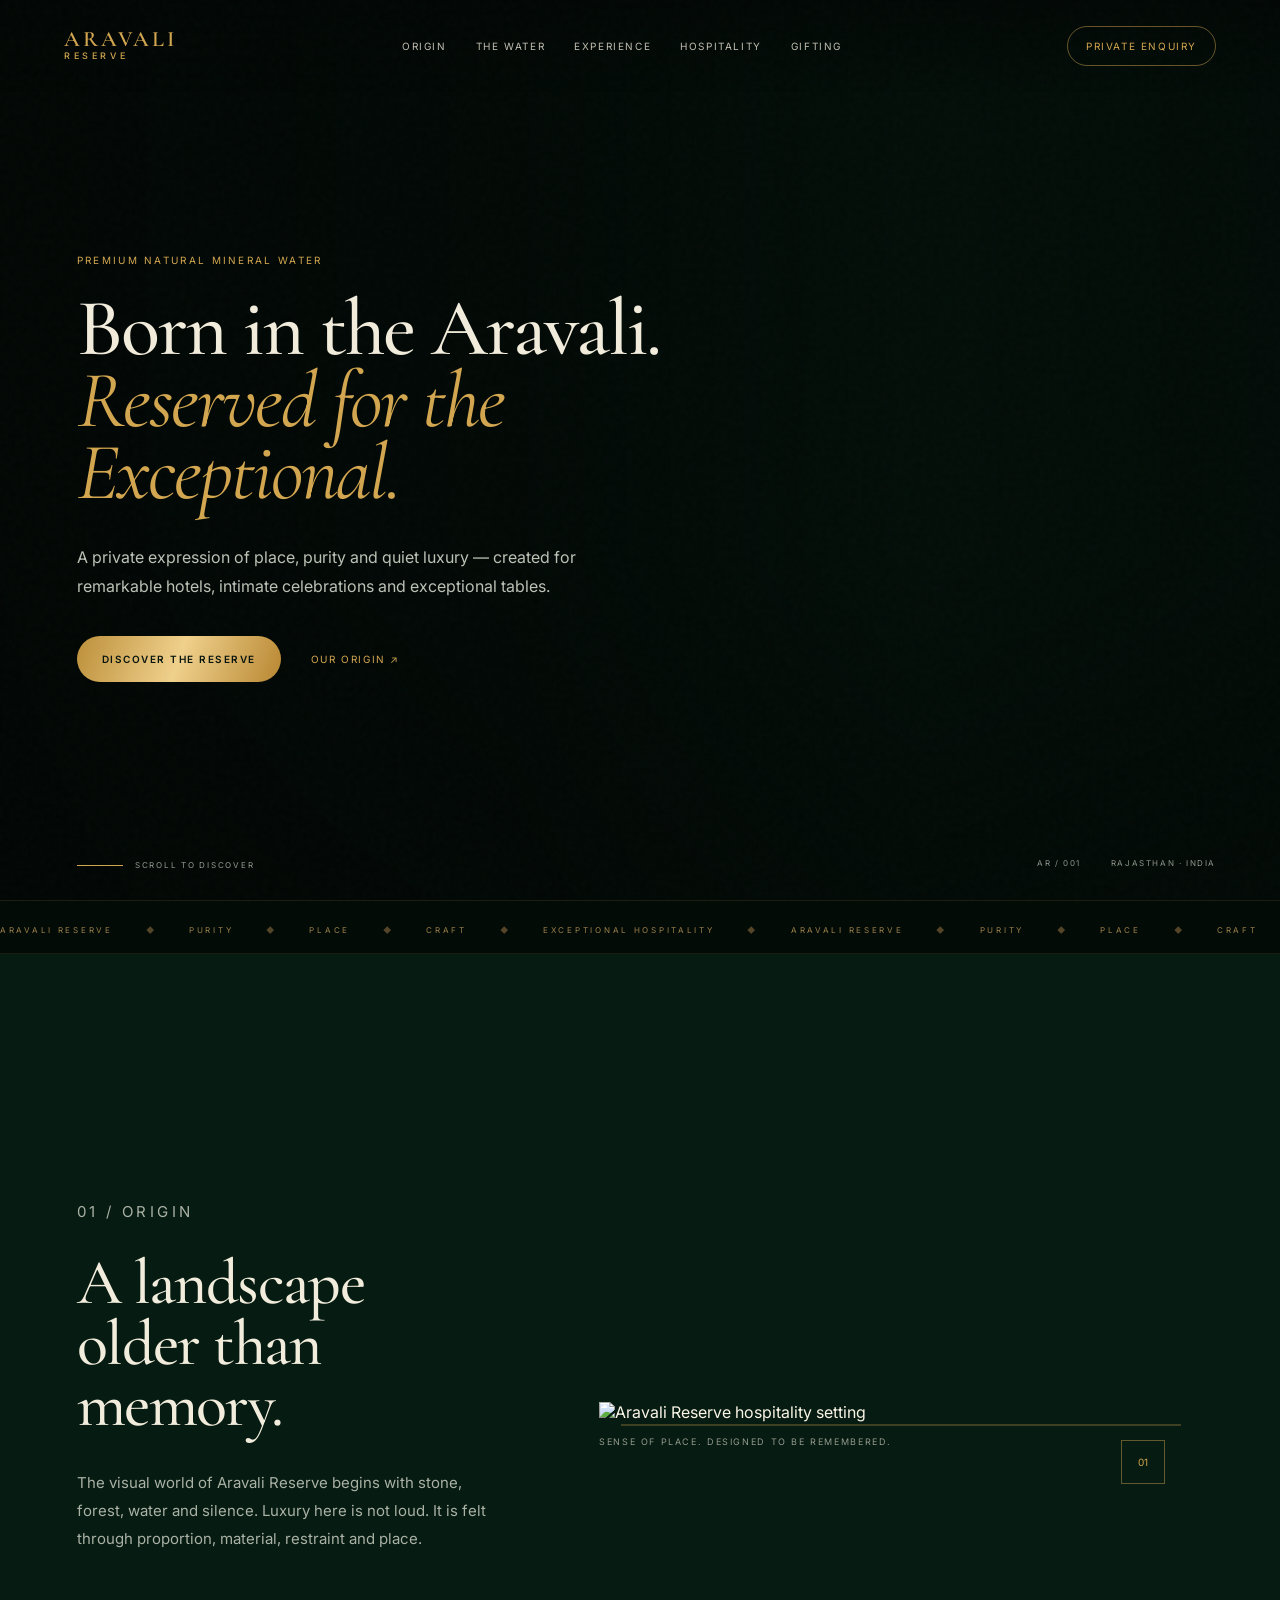
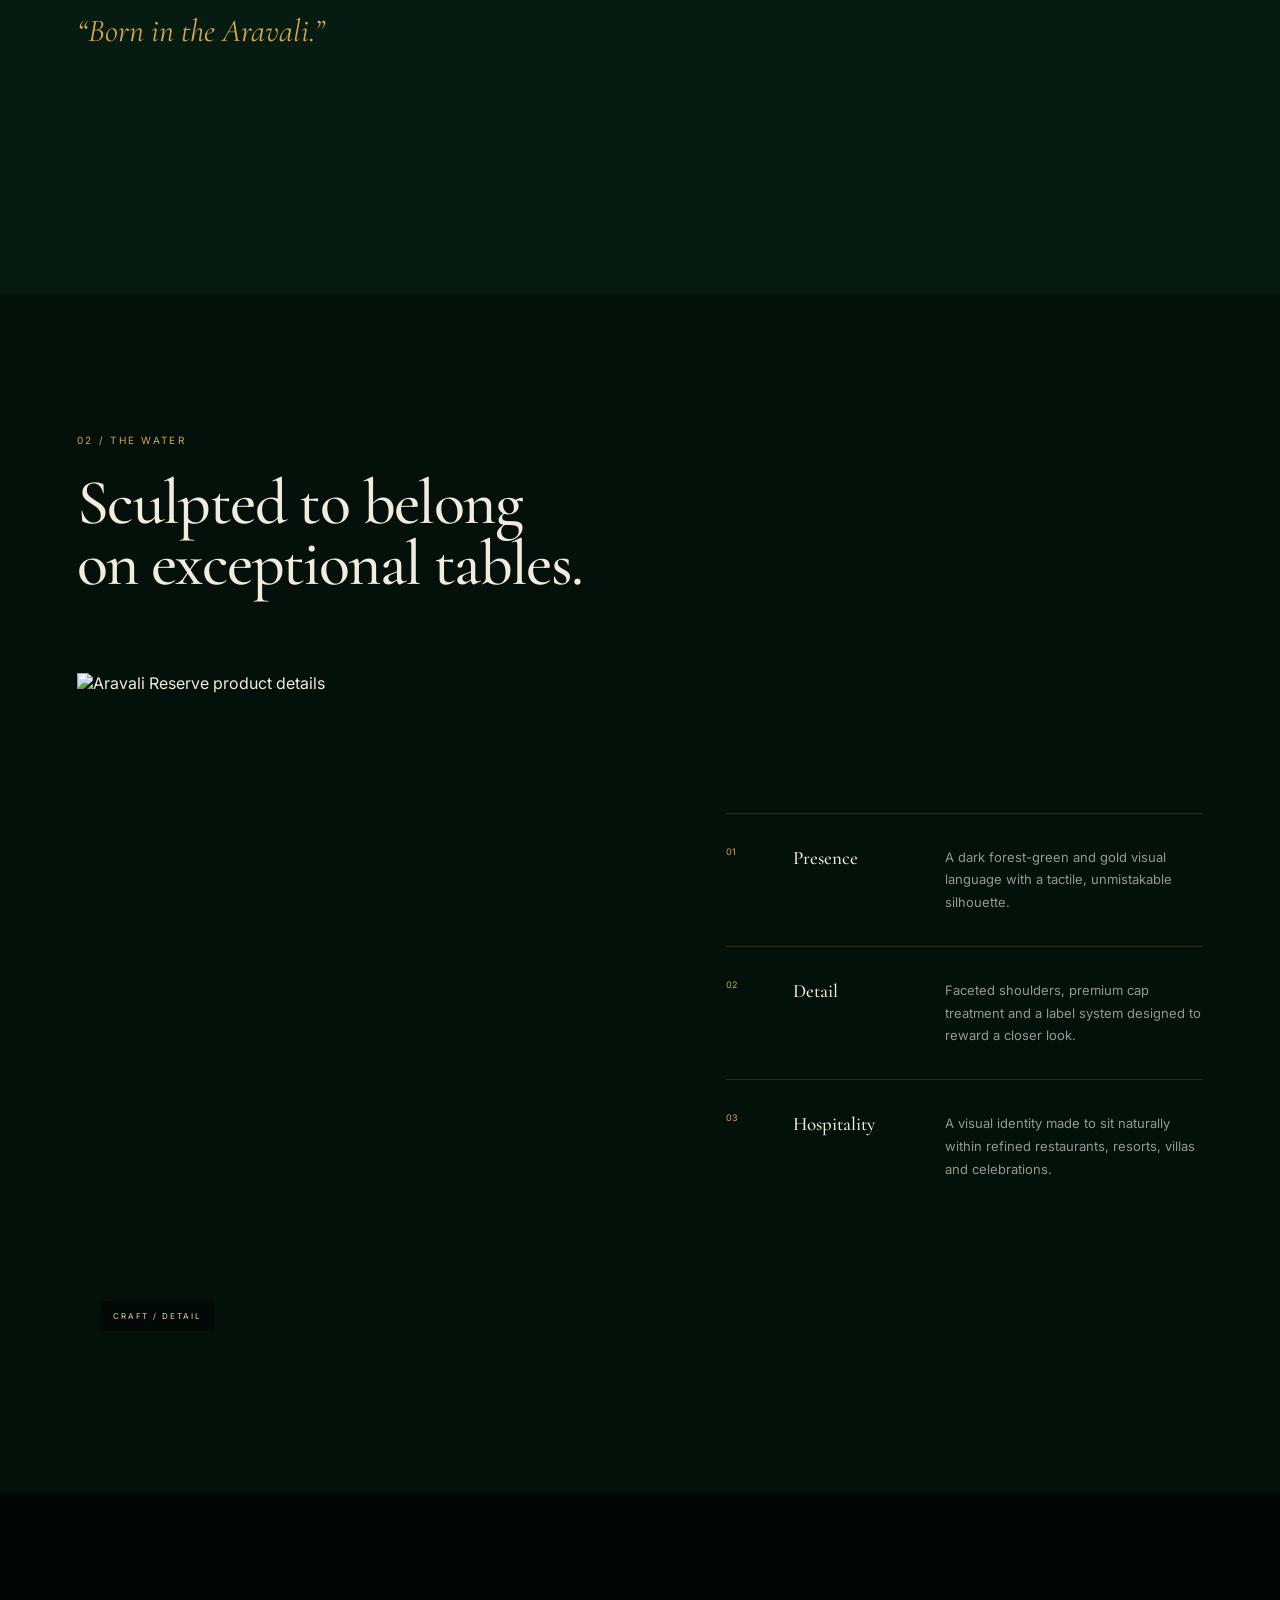
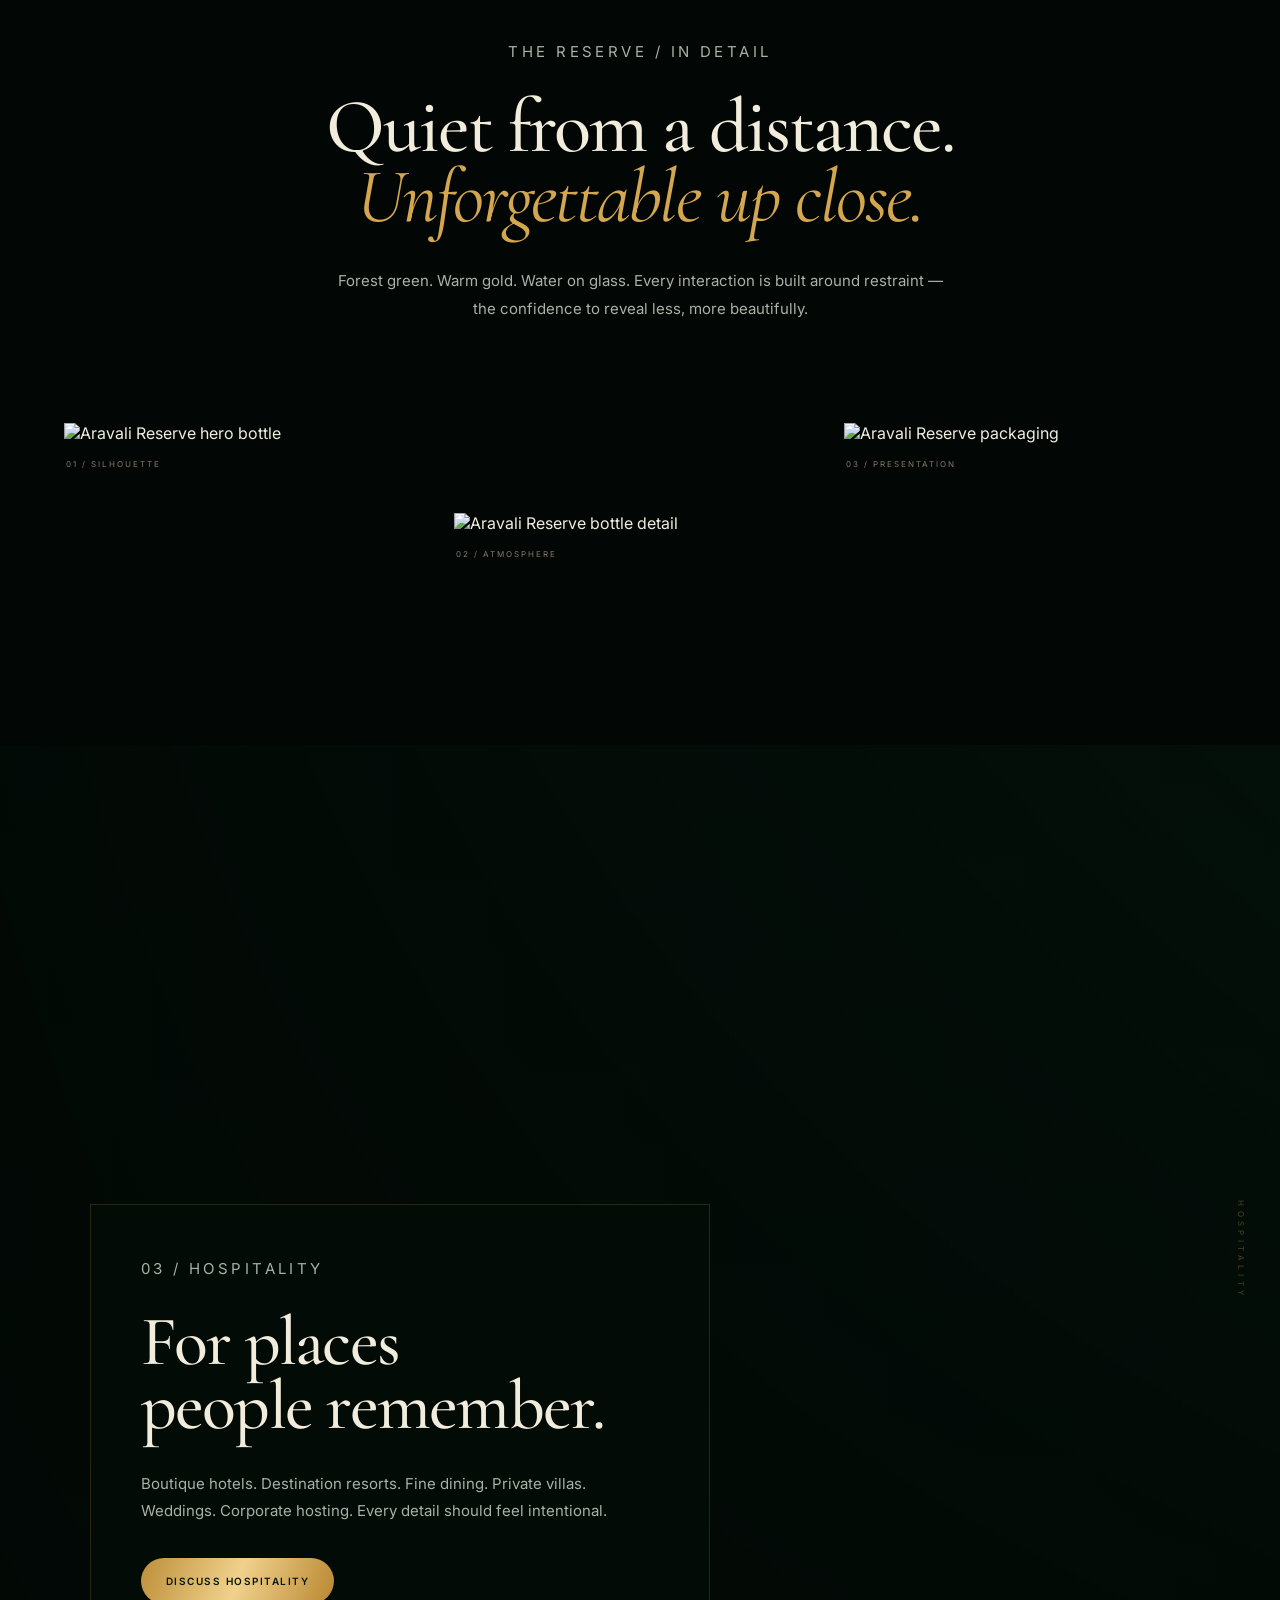
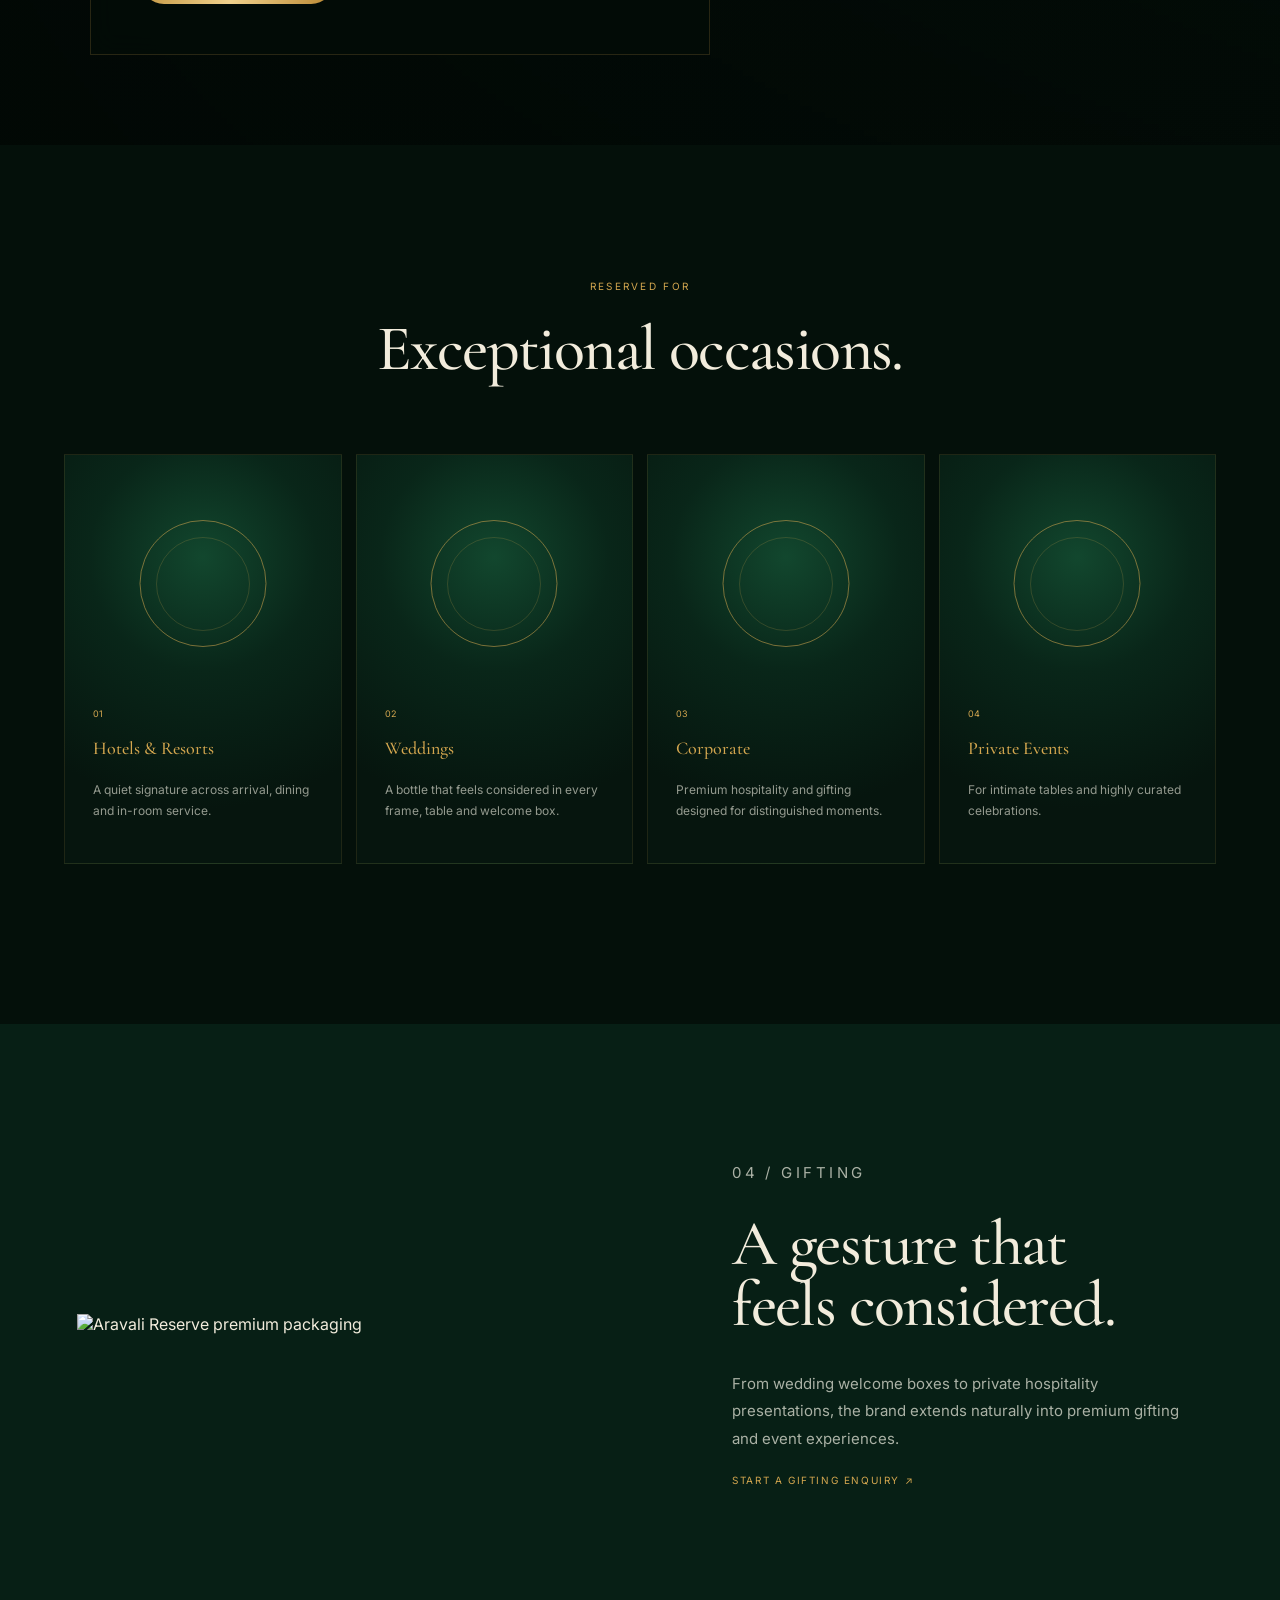
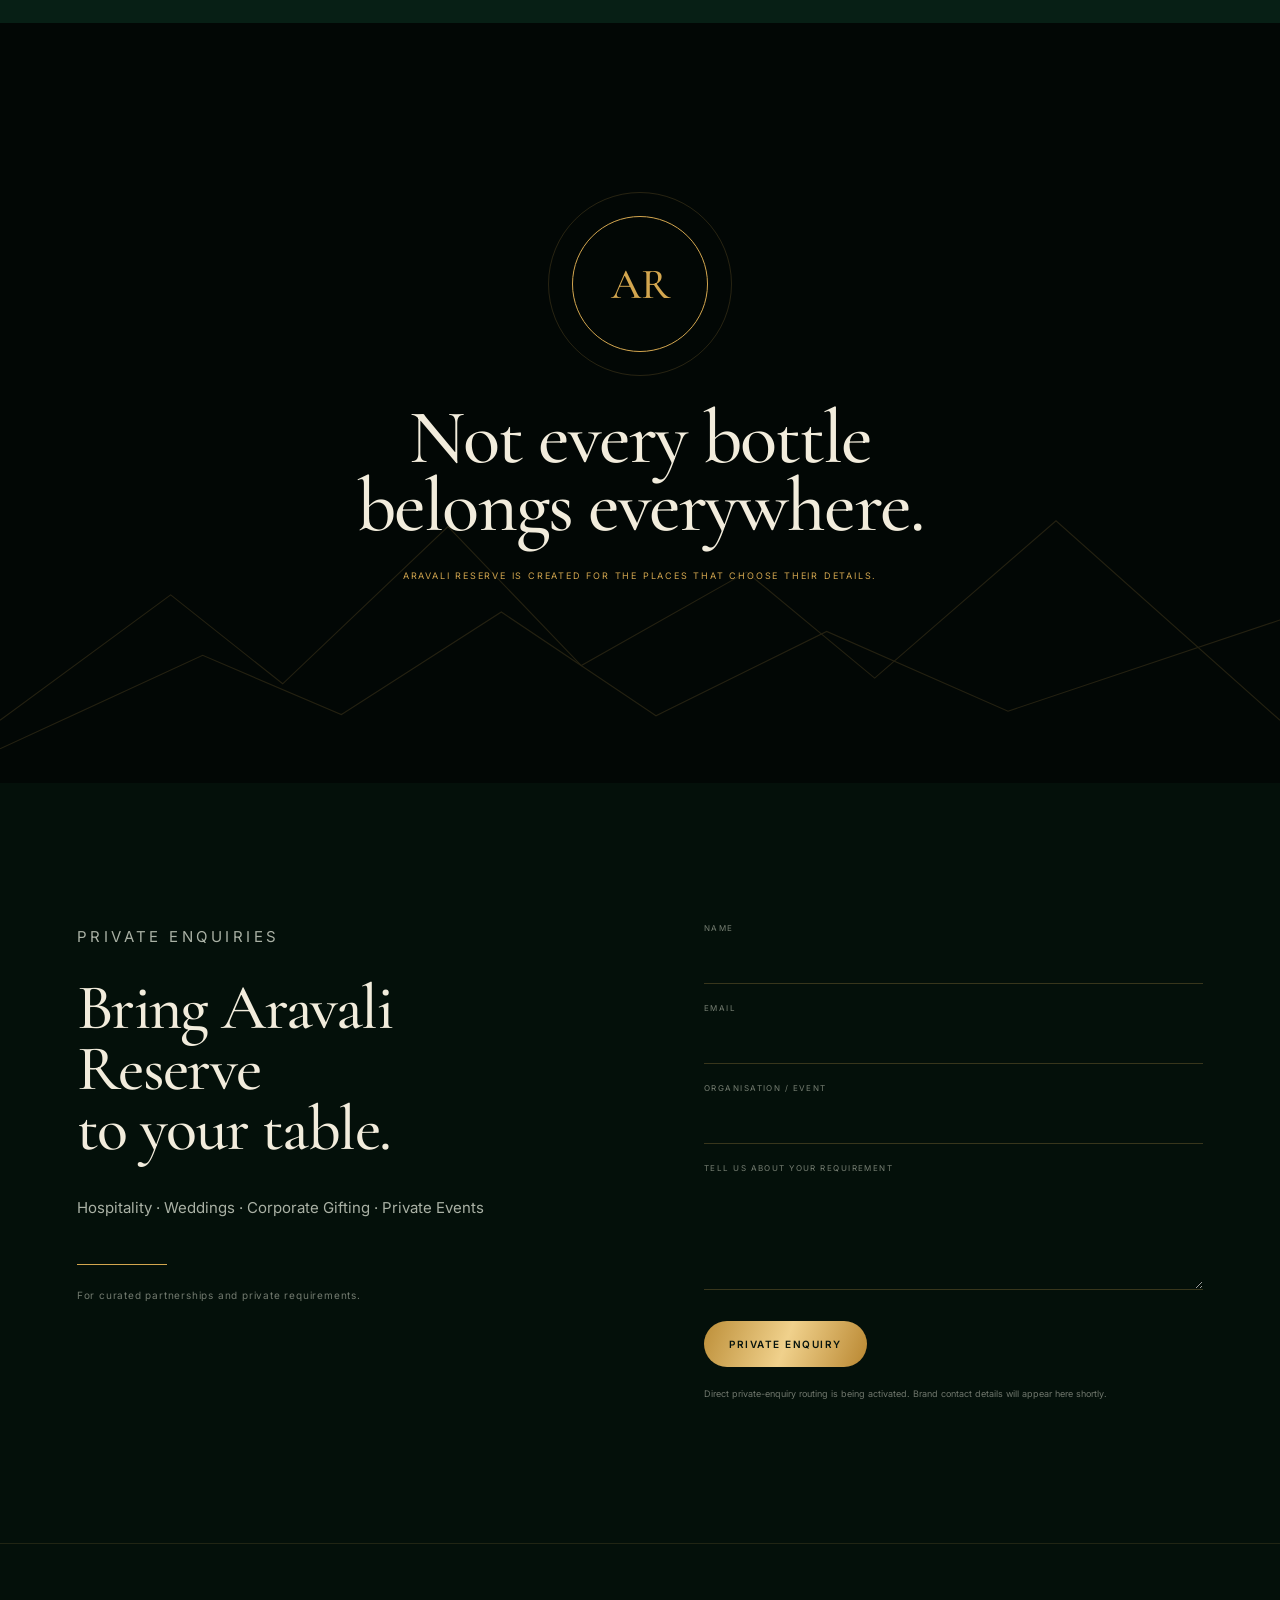
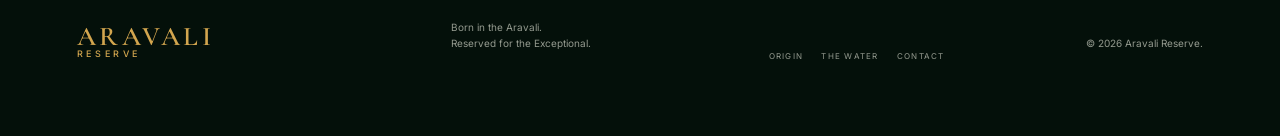
==== commit cb8aa2e5: "Finalize public launch metadata and enquiry state" ====
--- a/index.html
+++ b/index.html
@@ -3,7 +3,8 @@
 <head>
 <meta charset="utf-8"><meta name="viewport" content="width=device-width,initial-scale=1"><meta name="theme-color" content="#04100a">
 <title>Aravali Reserve — Born in the Aravali</title><meta name="description" content="Aravali Reserve premium natural mineral water. Born in the Aravali. Reserved for the Exceptional.">
-<meta property="og:title" content="Aravali Reserve"><meta property="og:description" content="Born in the Aravali. Reserved for the Exceptional."><meta property="og:type" content="website">
+<link rel="canonical" href="https://appieonlineport.github.io/Aravali-reserve/"><link rel="icon" href="favicon.svg" type="image/svg+xml">
+<meta property="og:title" content="Aravali Reserve"><meta property="og:description" content="Born in the Aravali. Reserved for the Exceptional."><meta property="og:type" content="website"><meta property="og:url" content="https://appieonlineport.github.io/Aravali-reserve/"><meta property="og:image" content="https://d2ol7oe51mr4n9.cloudfront.net/user_3ImSm2PyWO8w1MnjpBunqmh0pvK/a452a72d-15c9-4ff3-9abd-b0b97967ceb5.jpg"><meta name="twitter:card" content="summary_large_image">
 <link rel="preconnect" href="https://fonts.googleapis.com"><link rel="preconnect" href="https://fonts.gstatic.com" crossorigin><link rel="preconnect" href="https://d2ol7oe51mr4n9.cloudfront.net">
 <link href="https://fonts.googleapis.com/css2?family=Cormorant+Garamond:ital,wght@0,400;0,500;0,600;1,400&family=Inter:wght@300;400;500;600&display=swap" rel="stylesheet"><link rel="stylesheet" href="styles.css">
 </head><body>
@@ -20,5 +21,5 @@
 <section class="occasions section-reveal"><div class="occasions-head"><p class="eyebrow">Reserved for</p><h2>Exceptional occasions.</h2></div><div class="cards"><article><span>01</span><b>Hotels & Resorts</b><p>A quiet signature across arrival, dining and in-room service.</p></article><article><span>02</span><b>Weddings</b><p>A bottle that feels considered in every frame, table and welcome box.</p></article><article><span>03</span><b>Corporate</b><p>Premium hospitality and gifting designed for distinguished moments.</p></article><article><span>04</span><b>Private Events</b><p>For intimate tables and highly curated celebrations.</p></article></div></section>
 <section id="gifting" class="gifting section-reveal"><div class="gift-media image-lift"><img src="https://d2ol7oe51mr4n9.cloudfront.net/user_3ImSm2PyWO8w1MnjpBunqmh0pvK/8d5ff014-da6e-42d4-af95-e46d1d75d1e2.jpg" alt="Aravali Reserve premium packaging"><span>PRESENTATION / 004</span></div><div class="gift-copy"><p class="eyebrow">04 / Gifting</p><h2>A gesture that<br>feels considered.</h2><p>From wedding welcome boxes to private hospitality presentations, the brand extends naturally into premium gifting and event experiences.</p><a class="text-link" href="#enquiry">Start a gifting enquiry <span>↗</span></a></div></section>
 <section class="manifesto section-reveal"><div class="mountain-lines" aria-hidden="true"><svg viewBox="0 0 1200 300" preserveAspectRatio="none"><path d="M0 245L160 135l105 78L420 75l125 122L700 115l120 93L990 70l210 175"/><path d="M0 270l190-82 130 52 150-90 145 91 160-74 170 70 255-80"/></svg></div><div class="seal"><span>AR</span></div><h2>Not every bottle<br>belongs everywhere.</h2><p>Aravali Reserve is created for the places that choose their details.</p></section>
-<section id="enquiry" class="enquiry section-reveal"><div><p class="eyebrow">Private enquiries</p><h2>Bring Aravali Reserve<br>to your table.</h2><p>Hospitality · Weddings · Corporate Gifting · Private Events</p><div class="enquiry-rule"></div><small>For curated partnerships and private requirements.</small></div><form id="enquiryForm"><label>Name<input name="name" autocomplete="name" required></label><label>Email<input name="email" type="email" autocomplete="email" required></label><label>Organisation / Event<input name="organisation"></label><label>Tell us about your requirement<textarea name="message"></textarea></label><button class="gold-btn magnetic" type="submit">Send private enquiry</button><p class="form-note" id="formNote">Final receiving business email will be connected before public launch.</p></form></section>
-</main><footer><div class="brand footer-brand"><span>ARAVALI</span><small>RESERVE</small></div><p>Born in the Aravali.<br>Reserved for the Exceptional.</p><div class="footer-links"><a href="#origin">Origin</a><a href="#water">The Water</a><a href="#enquiry">Contact</a></div><p class="muted">© 2026 Aravali Reserve. Brand concept.</p></footer><script src="script.js"></script></body></html>+<section id="enquiry" class="enquiry section-reveal"><div><p class="eyebrow">Private enquiries</p><h2>Bring Aravali Reserve<br>to your table.</h2><p>Hospitality · Weddings · Corporate Gifting · Private Events</p><div class="enquiry-rule"></div><small>For curated partnerships and private requirements.</small></div><form id="enquiryForm"><label>Name<input name="name" autocomplete="name" required></label><label>Email<input name="email" type="email" autocomplete="email" required></label><label>Organisation / Event<input name="organisation"></label><label>Tell us about your requirement<textarea name="message"></textarea></label><button class="gold-btn magnetic" type="submit">Private enquiry</button><p class="form-note" id="formNote">Direct private-enquiry routing is being activated. Brand contact details will appear here shortly.</p></form></section>
+</main><footer><div class="brand footer-brand"><span>ARAVALI</span><small>RESERVE</small></div><p>Born in the Aravali.<br>Reserved for the Exceptional.</p><div class="footer-links"><a href="#origin">Origin</a><a href="#water">The Water</a><a href="#enquiry">Contact</a></div><p class="muted">© 2026 Aravali Reserve.</p></footer><script src="script.js"></script></body></html>
--- a/styles.css
+++ b/styles.css
@@ -1 +1 @@
-:root{--bg:#06120c;--green:#0a2b1b;--green2:#12472e;--gold:#d3a64f;--cream:#f1ead7;--muted:#969b8f;--serif:'Cormorant Garamond',serif;--sans:'Inter',sans-serif}*{box-sizing:border-box}html{scroll-behavior:smooth}body{margin:0;background:var(--bg);color:var(--cream);font-family:var(--sans);overflow-x:hidden}.grain{position:fixed;inset:0;pointer-events:none;opacity:.05;z-index:50;background-image:url("data:image/svg+xml,%3Csvg viewBox='0 0 180 180' xmlns='http://www.w3.org/2000/svg'%3E%3Cfilter id='n'%3E%3CfeTurbulence type='fractalNoise' baseFrequency='.8' numOctaves='2' stitchTiles='stitch'/%3E%3C/filter%3E%3Crect width='100%25' height='100%25' filter='url(%23n)' opacity='.5'/%3E%3C/svg%3E")}.loader{position:fixed;inset:0;background:#030806;z-index:100;display:grid;place-items:center;transition:opacity .8s ease,visibility .8s}.loader.hide{opacity:0;visibility:hidden}.loader-mark{display:flex;flex-direction:column;text-align:center;color:var(--gold);font:600 30px/25px var(--serif);letter-spacing:.16em}.loader-mark small{font:500 10px/18px var(--sans);letter-spacing:.5em}.loader i{position:absolute;bottom:18%;width:120px;height:1px;background:rgba(211,166,79,.2);overflow:hidden}.loader i:after{content:'';position:absolute;inset:0;background:var(--gold);transform:translateX(-100%);animation:load 1.6s ease-in-out infinite}@keyframes load{50%,100%{transform:translateX(100%)}}.progress{position:fixed;top:0;left:0;height:2px;background:var(--gold);z-index:90;transform-origin:left;transform:scaleX(0)}.cursor-glow{position:fixed;width:360px;height:360px;border-radius:50%;pointer-events:none;z-index:1;background:radial-gradient(circle,rgba(211,166,79,.055),transparent 68%);transform:translate(-50%,-50%);opacity:0;transition:opacity .3s}.nav{position:fixed;top:0;left:0;right:0;z-index:40;height:88px;padding:0 5vw;display:flex;align-items:center;justify-content:space-between;transition:.35s;background:linear-gradient(to bottom,rgba(3,10,7,.72),transparent)}.nav.scrolled{height:70px;background:rgba(4,14,9,.86);backdrop-filter:blur(18px);border-bottom:1px solid rgba(211,166,79,.12)}.brand{display:flex;flex-direction:column;color:var(--gold);text-decoration:none;font:600 21px/18px var(--serif);letter-spacing:.12em}.brand small{font:500 10px/14px var(--sans);letter-spacing:.34em}.nav nav{display:flex;gap:32px}.nav nav a,.pill,.text-link{color:var(--cream);text-decoration:none;font-size:11px;text-transform:uppercase;letter-spacing:.14em}.nav nav a{opacity:.82;position:relative}.nav nav a:after{content:'';position:absolute;left:0;right:100%;bottom:-8px;height:1px;background:var(--gold);transition:right .35s}.nav nav a:hover:after{right:0}.pill{border:1px solid rgba(211,166,79,.5);padding:13px 18px;border-radius:999px;color:var(--gold)}.hero{height:100svh;min-height:760px;position:relative;display:flex;align-items:center;padding:0 6vw;overflow:hidden}.hero-media,.hero-media img,.hospitality-bg{position:absolute;inset:0;width:100%;height:100%;object-fit:cover}.hero-media img{object-position:center;animation:heroBreath 14s ease-in-out infinite alternate}@keyframes heroBreath{to{transform:scale(1.035)}}.hero-shine{position:absolute;z-index:1;inset:-20%;background:linear-gradient(110deg,transparent 38%,rgba(238,202,121,.07) 48%,transparent 58%);transform:translateX(-60%);animation:shine 9s ease-in-out infinite}@keyframes shine{55%,100%{transform:translateX(65%)}}.veil{position:absolute;inset:0;background:linear-gradient(90deg,rgba(3,10,7,.92) 0%,rgba(3,10,7,.72) 38%,rgba(3,10,7,.18) 72%,rgba(3,10,7,.45) 100%),linear-gradient(0deg,rgba(3,10,7,.45),transparent 35%)}.hero-copy{position:relative;z-index:2;width:min(720px,60vw);margin-top:6vh}.eyebrow{text-transform:uppercase;letter-spacing:.2em;color:var(--gold);font-size:11px;margin:0 0 26px}.hero h1,.section-head h2,.copy-block h2,.hospitality-panel h2,.gift-copy h2,.manifesto h2,.enquiry h2{font-family:var(--serif);font-weight:500;letter-spacing:-.02em}.hero h1{font-size:clamp(54px,6vw,92px);line-height:.92;margin:0}.hero h1 em{font-weight:400;font-style:italic;color:var(--gold)}.lede{width:min(540px,90%);font-size:17px;line-height:1.8;color:#c2c6bb;margin:32px 0}.actions{display:flex;align-items:center;gap:28px}.gold-btn{display:inline-flex;align-items:center;justify-content:center;background:var(--gold);color:#07140e;text-transform:uppercase;letter-spacing:.14em;font:600 11px var(--sans);padding:17px 25px;border-radius:999px;border:0;text-decoration:none;cursor:pointer;transition:transform .25s,box-shadow .25s}.gold-btn:hover{box-shadow:0 12px 40px rgba(211,166,79,.18)}.text-link{color:var(--gold)}.text-link span{font-size:15px}.scroll-cue{position:absolute;z-index:2;bottom:28px;left:50%;transform:translateX(-50%);font-size:9px;letter-spacing:.22em;color:var(--muted);text-transform:uppercase;display:flex;align-items:center;gap:12px}.scroll-cue span{width:45px;height:1px;background:var(--gold);animation:pulseLine 2s infinite}@keyframes pulseLine{50%{width:65px;opacity:.45}}.ticker{overflow:hidden;border-top:1px solid rgba(211,166,79,.12);border-bottom:1px solid rgba(211,166,79,.12);background:#04100a;padding:15px 0;white-space:nowrap}.ticker div{display:inline-block;color:#a98a4f;font-size:9px;letter-spacing:.3em;animation:ticker 28s linear infinite}.ticker i{font-style:normal;margin:0 26px;color:#5b4a2b}@keyframes ticker{to{transform:translateX(-50%)}}section{position:relative}.origin{min-height:900px;padding:120px 6vw;display:grid;grid-template-columns:.85fr 1.15fr;gap:8vw;align-items:center;background:#071b11}.copy-block h2,.section-head h2,.gift-copy h2,.enquiry h2{font-size:clamp(50px,5vw,74px);line-height:.98;margin:0 0 32px}.copy-block p,.gift-copy p,.enquiry p,.hospitality-panel p{color:#aeb4a8;line-height:1.8;font-size:16px}.copy-block blockquote{margin:54px 0 0;font:400 30px var(--serif);color:var(--gold)}.editorial-card{margin:0;position:relative;transform-style:preserve-3d;transition:transform .25s ease}.editorial-card img{width:100%;height:680px;object-fit:cover;border-radius:4px;filter:saturate(.9) contrast(1.06)}.editorial-card:after{content:"";position:absolute;inset:20px;border:1px solid rgba(211,166,79,.25);pointer-events:none}.editorial-card figcaption{margin-top:14px;color:var(--muted);font-size:11px;text-transform:uppercase;letter-spacing:.15em}.water{padding:130px 6vw}.section-head{max-width:800px}.product-stage{margin-top:74px;display:grid;grid-template-columns:1.1fr .9fr;gap:7vw;align-items:center}.macro{overflow:hidden;border-radius:4px;background:#092218}.macro img{display:block;width:100%;height:650px;object-fit:cover;transition:transform 1.2s cubic-bezier(.2,.7,.2,1)}.macro:hover img{transform:scale(1.035)}.feature-list article{padding:30px 0;border-top:1px solid rgba(211,166,79,.18);display:grid;grid-template-columns:45px 130px 1fr;gap:22px;transition:padding-left .35s}.feature-list article:hover{padding-left:12px}.feature-list span{color:var(--gold);font-size:11px}.feature-list h3{margin:0;font:500 18px var(--serif);color:var(--cream)}.feature-list p{margin:0;color:var(--muted);font-size:14px;line-height:1.7}.hospitality{height:980px;overflow:hidden;display:flex;align-items:flex-end;padding:7vw}.hospitality:after{content:"";position:absolute;inset:0;background:linear-gradient(90deg,rgba(4,12,8,.78),rgba(4,12,8,.1)),linear-gradient(0deg,rgba(4,12,8,.62),transparent)}.hospitality-panel{position:relative;z-index:2;max-width:610px;padding:46px 48px;background:rgba(4,13,9,.75);border:1px solid rgba(211,166,79,.17);backdrop-filter:blur(12px)}.hospitality-panel h2{font-size:66px;line-height:.95;margin:0 0 30px}.hospitality-panel .gold-btn{margin-top:18px}.occasions{padding:120px 5vw 150px}.center{text-align:center}.cards{display:grid;grid-template-columns:repeat(4,1fr);gap:16px;margin-top:70px}.cards article{min-height:380px;padding:240px 28px 28px;background:linear-gradient(180deg,#0e3925,#081c12);border:1px solid rgba(211,166,79,.12);position:relative;overflow:hidden;transition:transform .5s,border-color .5s}.cards article:hover{transform:translateY(-8px);border-color:rgba(211,166,79,.42)}.cards article:before{content:"";position:absolute;width:120px;height:120px;border:1px solid var(--gold);border-radius:50%;top:70px;left:50%;transform:translateX(-50%);opacity:.75;transition:transform .6s}.cards article:hover:before{transform:translateX(-50%) scale(1.12)}.cards b{font:500 15px var(--serif);color:var(--gold);letter-spacing:.06em;text-transform:uppercase}.cards p{font-size:13px;color:var(--muted);line-height:1.75}.gifting{padding:120px 6vw;background:#092017;display:grid;grid-template-columns:1.1fr .9fr;gap:7vw;align-items:center}.gift-media{overflow:hidden}.gift-media img{width:100%;height:650px;object-fit:cover;border-radius:4px;transition:transform 1.2s}.gift-media:hover img{transform:scale(1.025)}.gift-copy{max-width:520px}.manifesto{min-height:680px;display:flex;flex-direction:column;align-items:center;justify-content:center;text-align:center;background:#030806}.seal{width:130px;height:130px;border-radius:50%;border:1px solid var(--gold);display:grid;place-items:center;color:var(--gold);font:500 42px var(--serif);margin-bottom:50px;position:relative}.seal:after{content:'';position:absolute;inset:-12px;border:1px solid rgba(211,166,79,.18);border-radius:50%;animation:sealSpin 18s linear infinite}@keyframes sealSpin{to{transform:rotate(360deg)}}.manifesto h2{font-size:clamp(54px,6vw,82px);line-height:.9;margin:0}.manifesto p{margin-top:28px;color:var(--gold);font-size:10px;letter-spacing:.18em;text-transform:uppercase}.enquiry{padding:120px 6vw;display:grid;grid-template-columns:1fr 1fr;gap:9vw;align-items:start}.enquiry form{display:grid;gap:12px}.enquiry input,.enquiry textarea{width:100%;background:transparent;border:0;border-bottom:1px solid rgba(211,166,79,.25);padding:18px 4px;color:var(--cream);font:400 14px var(--sans);outline:0;transition:border-color .25s}.enquiry input:focus,.enquiry textarea:focus{border-color:var(--gold)}.enquiry textarea{min-height:130px;resize:vertical}.enquiry form .gold-btn{margin-top:20px;width:max-content}.form-note{font-size:10px!important;color:#777f73!important;margin:6px 0 0!important}footer{border-top:1px solid rgba(211,166,79,.14);padding:55px 6vw 70px;display:grid;grid-template-columns:1fr 1fr auto;gap:30px;align-items:end}.footer-brand{font-size:26px}.muted,footer p{color:var(--muted);font-size:11px;letter-spacing:.08em}.section-reveal{opacity:0;transform:translateY(22px);transition:opacity 1s ease,transform 1s ease}.section-reveal.visible{opacity:1;transform:none}@media(max-width:900px){.cursor-glow{display:none}.nav nav{display:none}.hero-copy{width:90vw}.hero{padding:0 7vw}.origin,.product-stage,.gifting,.enquiry{grid-template-columns:1fr}.origin{gap:60px}.editorial-card img,.macro img,.gift-media img{height:520px}.cards{grid-template-columns:1fr 1fr}.hospitality-panel h2{font-size:50px}.nav{padding:0 5vw}.pill{font-size:9px}.enquiry{gap:50px}}@media(max-width:560px){.hero h1{font-size:51px}.hero .lede{font-size:14px}.actions{align-items:flex-start;flex-direction:column}.origin,.water,.gifting,.enquiry{padding-left:7vw;padding-right:7vw}.cards{grid-template-columns:1fr}.cards article{min-height:320px;padding-top:210px}.hospitality{padding:6vw}.hospitality-panel{padding:32px}.hospitality-panel h2{font-size:46px}.section-head h2,.copy-block h2,.gift-copy h2,.enquiry h2{font-size:48px}.feature-list article{grid-template-columns:36px 1fr}.feature-list article p{grid-column:2}.manifesto h2{font-size:52px}footer{grid-template-columns:1fr}.hero-media img{object-position:60% center}}@media(prefers-reduced-motion:reduce){*{scroll-behavior:auto!important;animation:none!important;transition-duration:.01ms!important}.parallax{transform:none!important}}+:root{--bg:#04100a;--deep:#020705;--green:#092619;--green2:#0e3825;--gold:#d3a64f;--gold2:#f0d18c;--cream:#f2ecdc;--muted:#949a8f;--serif:'Cormorant Garamond',serif;--sans:'Inter',sans-serif}*{box-sizing:border-box}html{scroll-behavior:smooth}body{margin:0;background:var(--bg);color:var(--cream);font-family:var(--sans);overflow-x:hidden}::selection{background:var(--gold);color:var(--deep)}.grain{position:fixed;inset:0;pointer-events:none;opacity:.045;z-index:70;background-image:url("data:image/svg+xml,%3Csvg viewBox='0 0 180 180' xmlns='http://www.w3.org/2000/svg'%3E%3Cfilter id='n'%3E%3CfeTurbulence type='fractalNoise' baseFrequency='.85' numOctaves='3'/%3E%3C/filter%3E%3Crect width='100%25' height='100%25' filter='url(%23n)' opacity='.5'/%3E%3C/svg%3E")}.loader{position:fixed;inset:0;background:#020705;z-index:100;display:grid;place-items:center;transition:opacity .9s,visibility .9s}.loader.hide{opacity:0;visibility:hidden}.loader-mark{display:flex;flex-direction:column;text-align:center;color:var(--gold);font:600 34px/27px var(--serif);letter-spacing:.18em}.loader-mark small{font:500 9px/20px var(--sans);letter-spacing:.55em}.loader i{position:absolute;bottom:18%;width:140px;height:1px;background:#3d321e;overflow:hidden}.loader i:after{content:'';position:absolute;inset:0;background:linear-gradient(90deg,transparent,var(--gold2),transparent);transform:translateX(-100%);animation:load 1.7s infinite}@keyframes load{to{transform:translateX(100%)}}.progress{position:fixed;top:0;left:0;width:100%;height:2px;background:var(--gold);z-index:90;transform-origin:left;transform:scaleX(0)}.cursor-glow{position:fixed;width:420px;height:420px;border-radius:50%;pointer-events:none;z-index:1;background:radial-gradient(circle,rgba(211,166,79,.06),transparent 68%);transform:translate(-50%,-50%);opacity:0}.nav{position:fixed;inset:0 0 auto;z-index:50;height:92px;padding:0 5vw;display:flex;align-items:center;justify-content:space-between;transition:.4s;background:linear-gradient(to bottom,rgba(2,7,5,.8),transparent)}.nav.scrolled{height:72px;background:rgba(3,13,8,.88);backdrop-filter:blur(22px);border-bottom:1px solid rgba(211,166,79,.12)}.brand{display:flex;flex-direction:column;color:var(--gold);text-decoration:none;font:600 22px/18px var(--serif);letter-spacing:.13em}.brand small{font:500 9px/15px var(--sans);letter-spacing:.4em}.nav nav{display:flex;gap:29px}.nav nav a,.pill,.text-link,.footer-links a{color:var(--cream);text-decoration:none;font-size:10px;text-transform:uppercase;letter-spacing:.16em}.nav nav a{opacity:.8;position:relative}.nav nav a:after{content:'';position:absolute;left:0;right:100%;bottom:-9px;height:1px;background:var(--gold);transition:.35s}.nav nav a:hover:after{right:0}.pill{border:1px solid rgba(211,166,79,.48);padding:13px 18px;border-radius:999px;color:var(--gold)}.menu-btn{display:none;background:none;border:0;width:42px;height:42px}.menu-btn i{display:block;width:24px;height:1px;background:var(--gold);margin:7px auto;transition:.3s}.mobile-menu{display:none}.hero{height:100svh;min-height:780px;position:relative;display:flex;align-items:center;padding:0 6vw;overflow:hidden}.hero-media,.hero-media img,.hospitality-bg{position:absolute;inset:0;width:100%;height:100%;object-fit:cover}.hero-media img{animation:heroBreath 15s ease-in-out infinite alternate}@keyframes heroBreath{to{transform:scale(1.04)}}.hero-shine{position:absolute;z-index:1;inset:-20%;background:linear-gradient(112deg,transparent 40%,rgba(240,209,140,.075) 49%,transparent 57%);transform:translateX(-65%);animation:shine 10s infinite}@keyframes shine{55%,100%{transform:translateX(70%)}}.veil{position:absolute;inset:0;background:linear-gradient(90deg,rgba(2,7,5,.94),rgba(2,7,5,.73) 40%,rgba(2,7,5,.15) 72%,rgba(2,7,5,.4)),linear-gradient(0deg,rgba(2,7,5,.5),transparent 38%)}.hero-copy{position:relative;z-index:3;width:min(760px,62vw);margin-top:4vh}.eyebrow{text-transform:uppercase;letter-spacing:.23em;color:var(--gold);font-size:10px;margin:0 0 27px}.hero h1,.copy-block h2,.section-head h2,.experience h2,.hospitality-panel h2,.occasions h2,.gift-copy h2,.manifesto h2,.enquiry h2{font-family:var(--serif);font-weight:500;letter-spacing:-.025em}.hero h1{font-size:clamp(58px,6.3vw,98px);line-height:.89;margin:0}.hero h1 em,.experience h2 em{font-weight:400;font-style:italic;color:var(--gold)}.lede{width:min(550px,90%);font-size:16px;line-height:1.85;color:#bcc2b6;margin:34px 0}.actions{display:flex;align-items:center;gap:30px}.gold-btn{display:inline-flex;align-items:center;justify-content:center;background:linear-gradient(110deg,#bd8f39,var(--gold2),#b98731);color:#07140e;text-transform:uppercase;letter-spacing:.15em;font:600 10px var(--sans);padding:17px 25px;border-radius:999px;border:0;text-decoration:none;cursor:pointer;transition:box-shadow .3s}.gold-btn:hover{box-shadow:0 15px 50px rgba(211,166,79,.2)}.text-link{color:var(--gold)}.hero-index{position:absolute;z-index:3;right:5vw;bottom:32px;display:flex;gap:30px;color:#8f948a;font-size:8px;letter-spacing:.2em}.scroll-cue{position:absolute;z-index:3;bottom:30px;left:6vw;font-size:8px;letter-spacing:.22em;color:var(--muted);text-transform:uppercase;display:flex;align-items:center;gap:12px}.scroll-cue span{width:46px;height:1px;background:var(--gold);animation:pulse 2.2s infinite}@keyframes pulse{50%{width:72px;opacity:.4}}.ticker{overflow:hidden;border-block:1px solid rgba(211,166,79,.12);background:#030b07;padding:16px 0;white-space:nowrap}.ticker div{display:inline-block;color:#9c804a;font-size:8px;letter-spacing:.34em;animation:ticker 32s linear infinite}.ticker i{font-style:normal;margin:0 28px;color:#544529}@keyframes ticker{to{transform:translateX(-50%)}}section{position:relative}.origin{min-height:940px;padding:130px 6vw;display:grid;grid-template-columns:.82fr 1.18fr;gap:8vw;align-items:center;background:#061b11}.copy-block h2,.section-head h2,.gift-copy h2,.enquiry h2,.occasions h2{font-size:clamp(52px,5vw,76px);line-height:.95;margin:0 0 34px}.copy-block p,.gift-copy p,.enquiry p,.hospitality-panel p,.experience-copy p{color:#aab1a5;line-height:1.85;font-size:15px}.copy-block blockquote{margin:58px 0 0;font:italic 400 32px var(--serif);color:var(--gold)}.editorial-card{margin:0;position:relative;transform-style:preserve-3d;transition:.25s}.editorial-card img{width:100%;height:700px;object-fit:cover;filter:saturate(.85) contrast(1.08)}.editorial-card:after{content:'';position:absolute;inset:22px;border:1px solid rgba(211,166,79,.27);pointer-events:none}.frame-no{position:absolute;right:38px;top:38px;width:44px;height:44px;border:1px solid rgba(211,166,79,.45);display:grid;place-items:center;color:var(--gold);font:10px var(--sans)}.editorial-card figcaption{margin-top:14px;color:var(--muted);font-size:9px;text-transform:uppercase;letter-spacing:.18em}.water{padding:140px 6vw}.section-head{max-width:850px}.product-stage{margin-top:78px;display:grid;grid-template-columns:1.08fr .92fr;gap:7vw;align-items:center}.image-lift{overflow:hidden;position:relative}.image-lift img{transition:transform 1.3s cubic-bezier(.2,.7,.2,1)}.image-lift:hover img{transform:scale(1.035)}.image-lift>span{position:absolute;left:24px;bottom:22px;color:var(--gold2);font-size:8px;letter-spacing:.24em;background:rgba(2,7,5,.7);padding:10px 12px}.macro img{display:block;width:100%;height:680px;object-fit:cover}.feature-list article{padding:32px 0;border-top:1px solid rgba(211,166,79,.18);display:grid;grid-template-columns:45px 130px 1fr;gap:22px;transition:.35s}.feature-list article:hover{padding-left:12px}.feature-list span,.cards span{color:var(--gold);font-size:9px}.feature-list h3{margin:0;font:500 19px var(--serif)}.feature-list p{margin:0;color:var(--muted);font-size:13px;line-height:1.75}.experience{background:#020705;padding:145px 5vw 170px}.experience-copy{max-width:850px;margin:0 auto 100px;text-align:center}.experience h2{font-size:clamp(56px,6vw,88px);line-height:.91;margin:0 0 35px}.experience-copy p:last-child{max-width:610px;margin:0 auto}.filmstrip{display:grid;grid-template-columns:repeat(3,1fr);gap:18px;align-items:start}.film-card{margin:0;overflow:hidden}.film-card.offset{margin-top:90px}.film-card img{width:100%;height:610px;object-fit:cover;filter:saturate(.82);transition:transform 1.2s,filter .8s}.film-card:hover img{transform:scale(1.025);filter:saturate(1)}.film-card figcaption{padding:16px 2px;color:#857b67;font-size:8px;letter-spacing:.25em;text-transform:uppercase}.hospitality{height:1000px;overflow:hidden;display:flex;align-items:flex-end;padding:7vw}.hospitality:after{content:'';position:absolute;inset:0;background:linear-gradient(90deg,rgba(2,8,5,.8),rgba(2,8,5,.08)),linear-gradient(0deg,rgba(2,8,5,.65),transparent)}.hospitality-panel{position:relative;z-index:3;max-width:620px;padding:50px;background:rgba(3,13,8,.74);border:1px solid rgba(211,166,79,.18);backdrop-filter:blur(14px)}.hospitality-panel h2{font-size:70px;line-height:.91;margin:0 0 32px}.hospitality-panel .gold-btn{margin-top:18px}.vertical-word{position:absolute;right:3vw;top:50%;z-index:3;transform:rotate(90deg) translateX(50%);transform-origin:right;color:rgba(211,166,79,.35);font-size:8px;letter-spacing:.55em}.occasions{padding:135px 5vw 160px}.occasions-head{text-align:center}.cards{display:grid;grid-template-columns:repeat(4,1fr);gap:14px;margin-top:75px}.cards article{min-height:410px;padding:42px 28px 30px;display:flex;flex-direction:column;justify-content:flex-end;background:radial-gradient(circle at 50% 25%,#12472e 0,#092619 34%,#06150e 75%);border:1px solid rgba(211,166,79,.12);position:relative;overflow:hidden;transition:.5s}.cards article:hover{transform:translateY(-9px);border-color:rgba(211,166,79,.48)}.cards article:before,.cards article:after{content:'';position:absolute;border:1px solid rgba(211,166,79,.55);border-radius:50%;left:50%;top:65px;transform:translateX(-50%);transition:.7s}.cards article:before{width:125px;height:125px}.cards article:after{width:92px;height:92px;top:82px;opacity:.35}.cards article:hover:before{transform:translateX(-50%) scale(1.14)}.cards b{font:500 18px var(--serif);color:var(--gold);margin:18px 0 8px}.cards p{font-size:12px;color:var(--muted);line-height:1.75}.gifting{padding:135px 6vw;background:#071f15;display:grid;grid-template-columns:1.08fr .92fr;gap:8vw;align-items:center}.gift-media img{width:100%;height:680px;object-fit:cover}.gift-copy{max-width:530px}.manifesto{min-height:760px;display:flex;flex-direction:column;align-items:center;justify-content:center;text-align:center;background:#020705;overflow:hidden}.mountain-lines{position:absolute;inset:auto 0 0;height:45%;opacity:.16}.mountain-lines svg{width:100%;height:100%;fill:none;stroke:var(--gold);stroke-width:1}.seal{width:136px;height:136px;border-radius:50%;border:1px solid var(--gold);display:grid;place-items:center;color:var(--gold);font:500 43px var(--serif);margin-bottom:52px;position:relative}.seal:after{content:'BORN IN THE ARAVALI · RESERVE ·';position:absolute;inset:-25px;border:1px solid rgba(211,166,79,.18);border-radius:50%;font:6px var(--sans);letter-spacing:.1em;display:grid;place-items:center;color:transparent;animation:sealSpin 20s linear infinite}@keyframes sealSpin{to{transform:rotate(360deg)}}.manifesto h2{font-size:clamp(58px,6vw,88px);line-height:.88;margin:0;z-index:2}.manifesto p{z-index:2;margin-top:30px;color:var(--gold);font-size:9px;letter-spacing:.2em;text-transform:uppercase}.enquiry{padding:140px 6vw;display:grid;grid-template-columns:1fr 1fr;gap:10vw;align-items:start}.enquiry-rule{width:90px;height:1px;background:var(--gold);margin:42px 0 18px}.enquiry small{color:#737b70;font-size:10px;letter-spacing:.08em}.enquiry form{display:grid;gap:19px}.enquiry label{display:grid;gap:7px;color:#777f73;font-size:8px;letter-spacing:.18em;text-transform:uppercase}.enquiry input,.enquiry textarea{width:100%;background:transparent;border:0;border-bottom:1px solid rgba(211,166,79,.25);padding:8px 0 16px;color:var(--cream);font:400 15px var(--sans);outline:0;transition:.25s}.enquiry input:focus,.enquiry textarea:focus{border-color:var(--gold)}.enquiry textarea{min-height:110px;resize:vertical}.enquiry form .gold-btn{margin-top:12px;width:max-content}.form-note{font-size:9px!important;color:#70776d!important;margin:0!important;text-transform:none!important;letter-spacing:0!important}footer{border-top:1px solid rgba(211,166,79,.14);padding:65px 6vw 75px;display:grid;grid-template-columns:1.2fr 1fr 1fr auto;gap:35px;align-items:end}.footer-brand{font-size:27px}.footer-links{display:flex;gap:18px}.footer-links a{font-size:8px;color:var(--muted)}.muted,footer p{color:var(--muted);font-size:10px;line-height:1.6}.section-reveal{opacity:0;transform:translateY(25px);transition:opacity 1.1s,transform 1.1s}.section-reveal.visible{opacity:1;transform:none}@media(max-width:980px){.nav nav,.nav>.pill{display:none}.menu-btn{display:block}.mobile-menu{position:fixed;inset:0;z-index:45;background:rgba(2,7,5,.97);backdrop-filter:blur(18px);padding:120px 8vw 60px;flex-direction:column;justify-content:center;gap:22px}.mobile-menu.open{display:flex}.mobile-menu a{font:500 45px/1 var(--serif);color:var(--cream);text-decoration:none}.hero-copy{width:90vw}.origin,.product-stage,.gifting,.enquiry{grid-template-columns:1fr}.origin{gap:65px}.film-card img{height:500px}.cards{grid-template-columns:1fr 1fr}.cursor-glow{display:none}footer{grid-template-columns:1fr 1fr}}@media(max-width:600px){.nav{padding:0 6vw}.hero{padding:0 7vw;min-height:720px}.hero h1{font-size:52px}.hero .lede{font-size:13px}.hero-index{display:none}.scroll-cue{left:7vw}.actions{align-items:flex-start;flex-direction:column}.origin,.water,.experience,.gifting,.enquiry{padding-left:7vw;padding-right:7vw}.editorial-card img,.macro img,.gift-media img{height:520px}.filmstrip{grid-template-columns:1fr}.film-card.offset{margin-top:0}.film-card img{height:520px}.cards{grid-template-columns:1fr}.cards article{min-height:340px}.hospitality{padding:7vw;height:850px}.hospitality-panel{padding:32px}.hospitality-panel h2{font-size:48px}.copy-block h2,.section-head h2,.gift-copy h2,.enquiry h2,.occasions h2{font-size:49px}.experience h2{font-size:52px}.feature-list article{grid-template-columns:34px 1fr}.feature-list article p{grid-column:2}.manifesto h2{font-size:54px}footer{grid-template-columns:1fr}.footer-links{margin:10px 0}.hero-media img{object-position:61% center}}@media(prefers-reduced-motion:reduce){*{scroll-behavior:auto!important;animation:none!important;transition-duration:.01ms!important}.parallax{transform:none!important}}
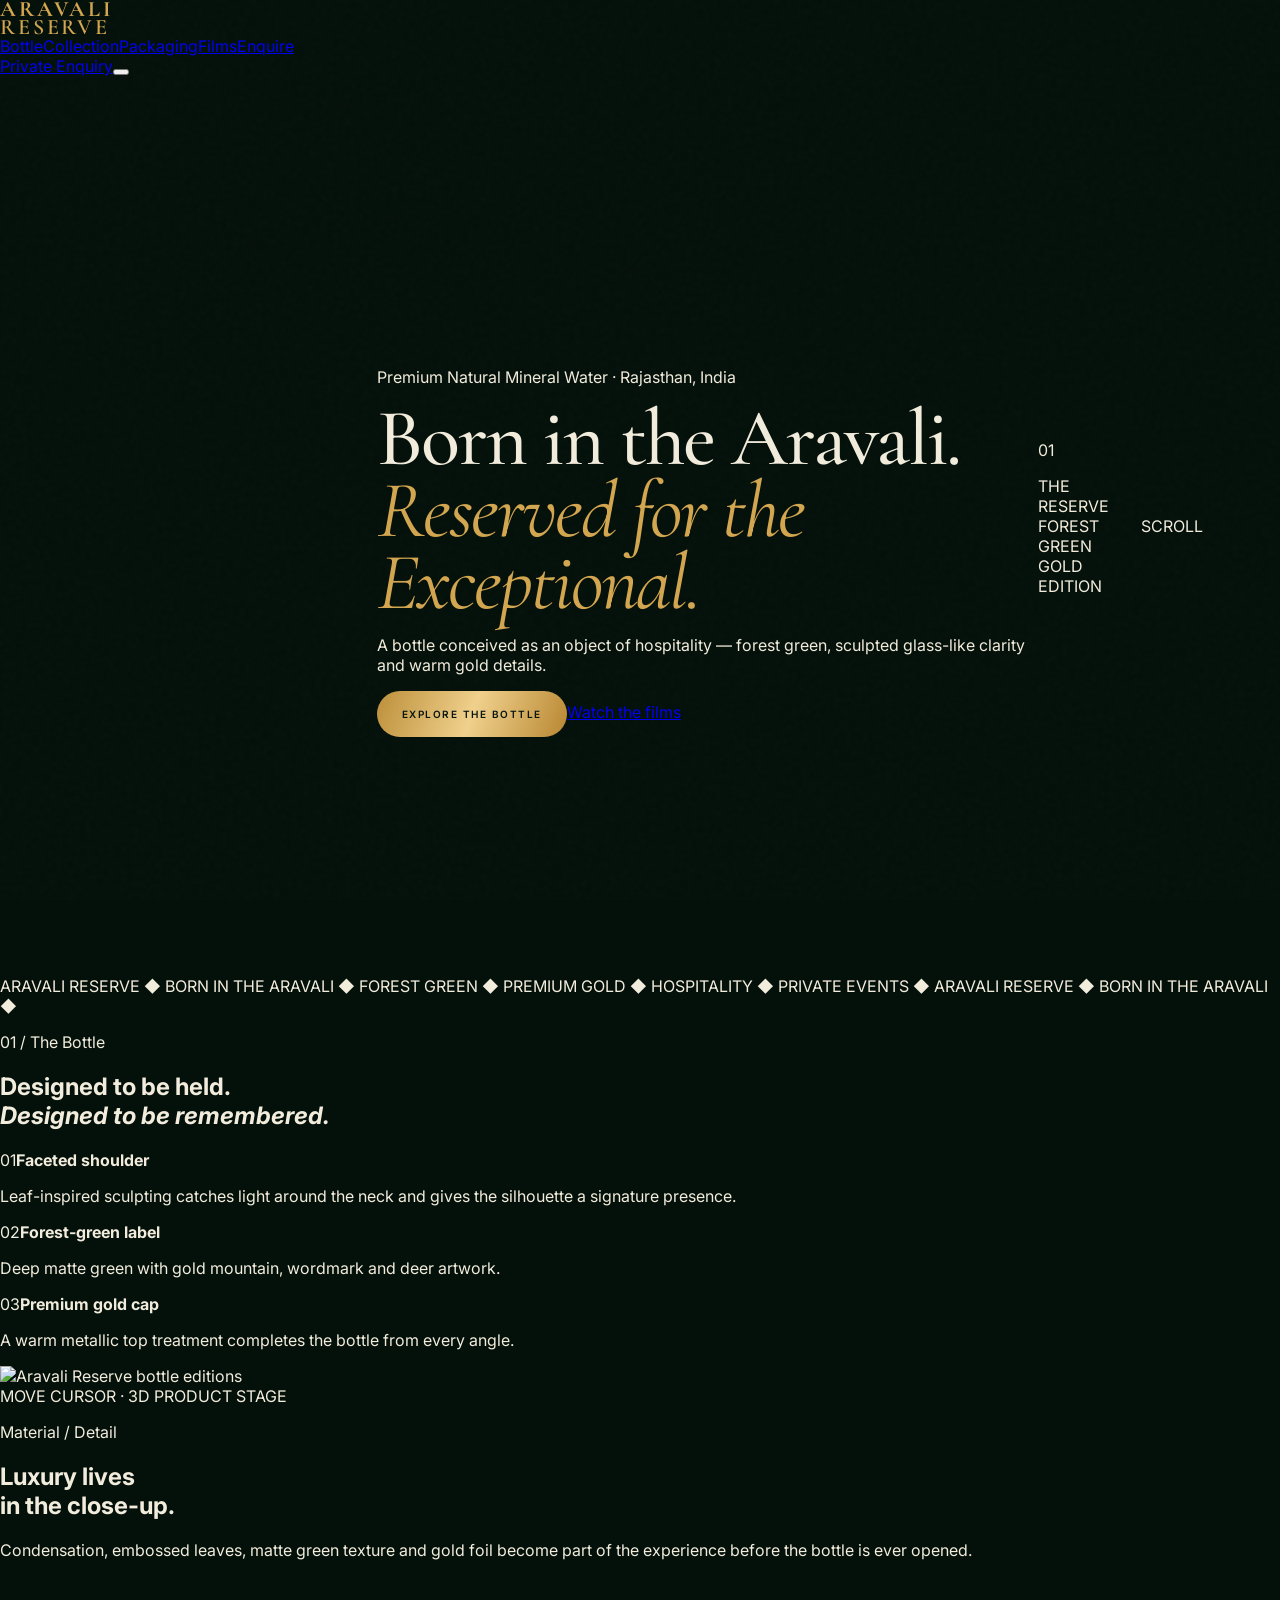
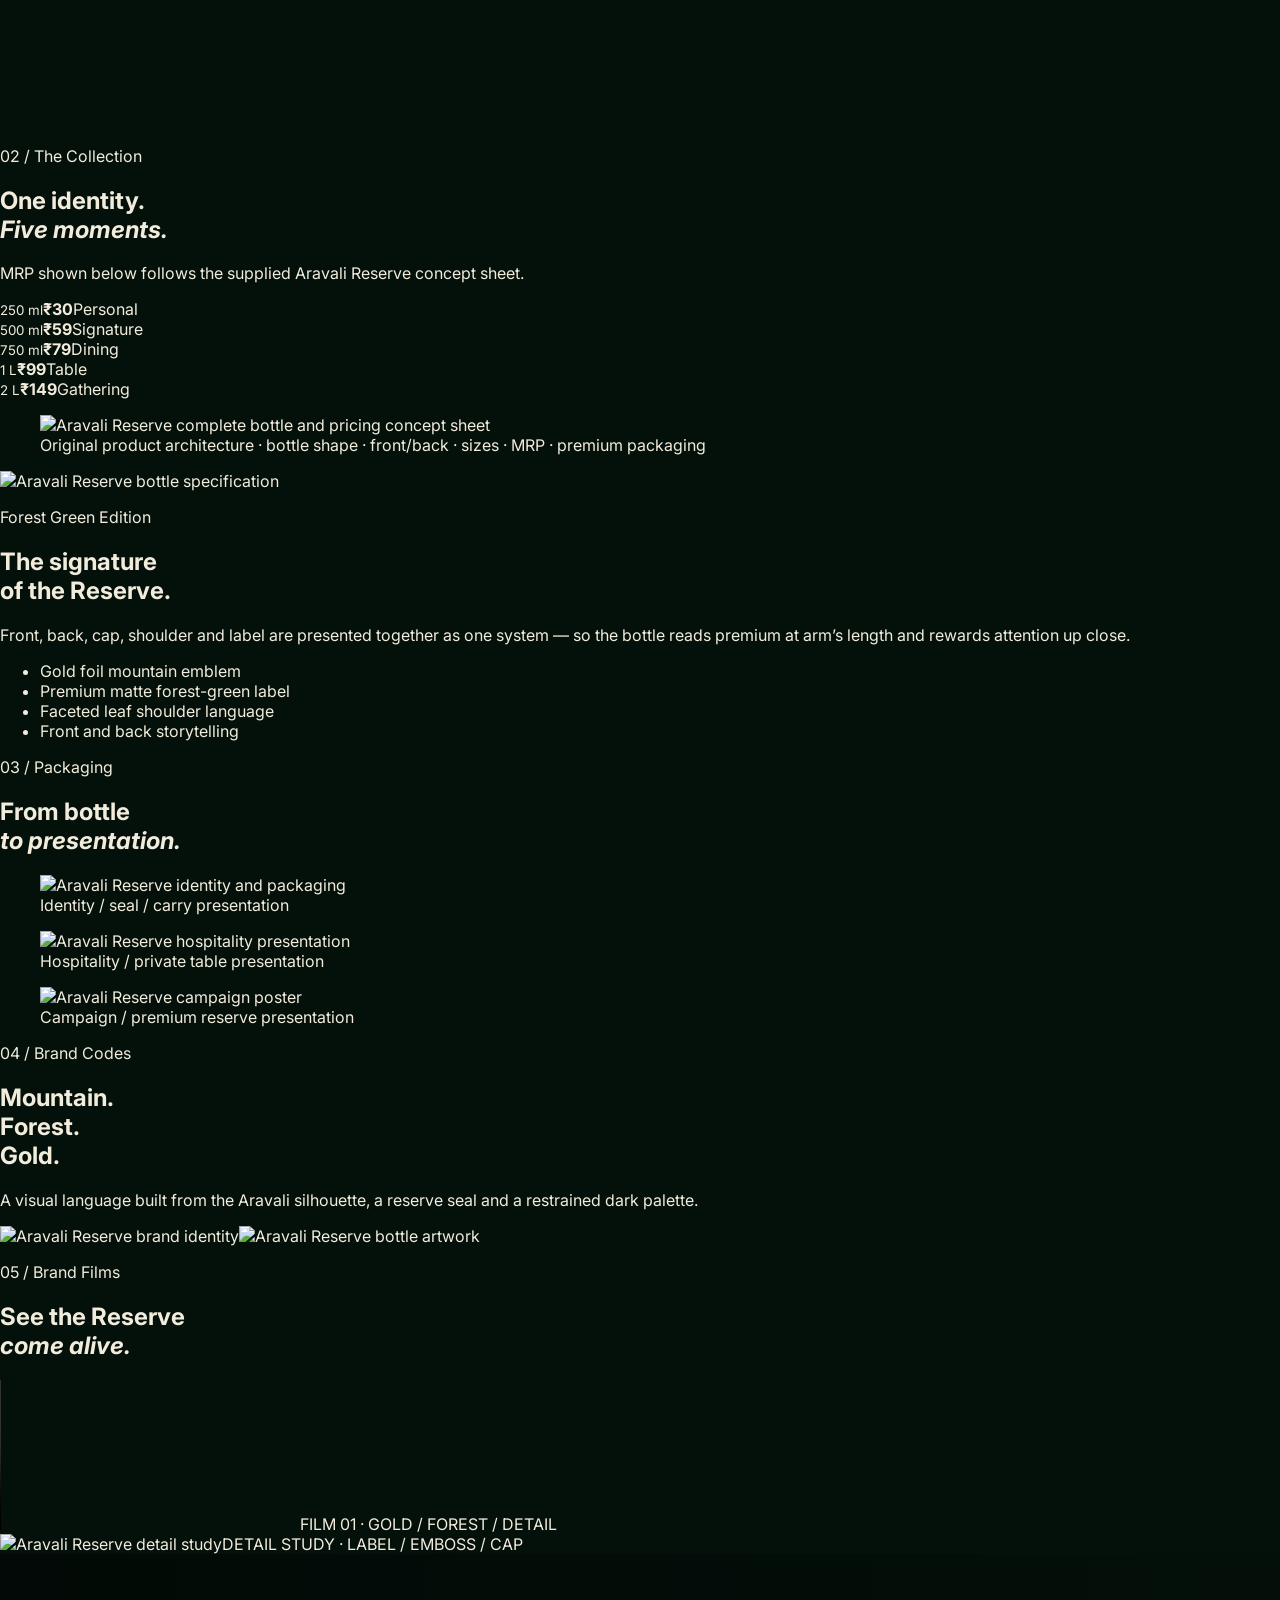
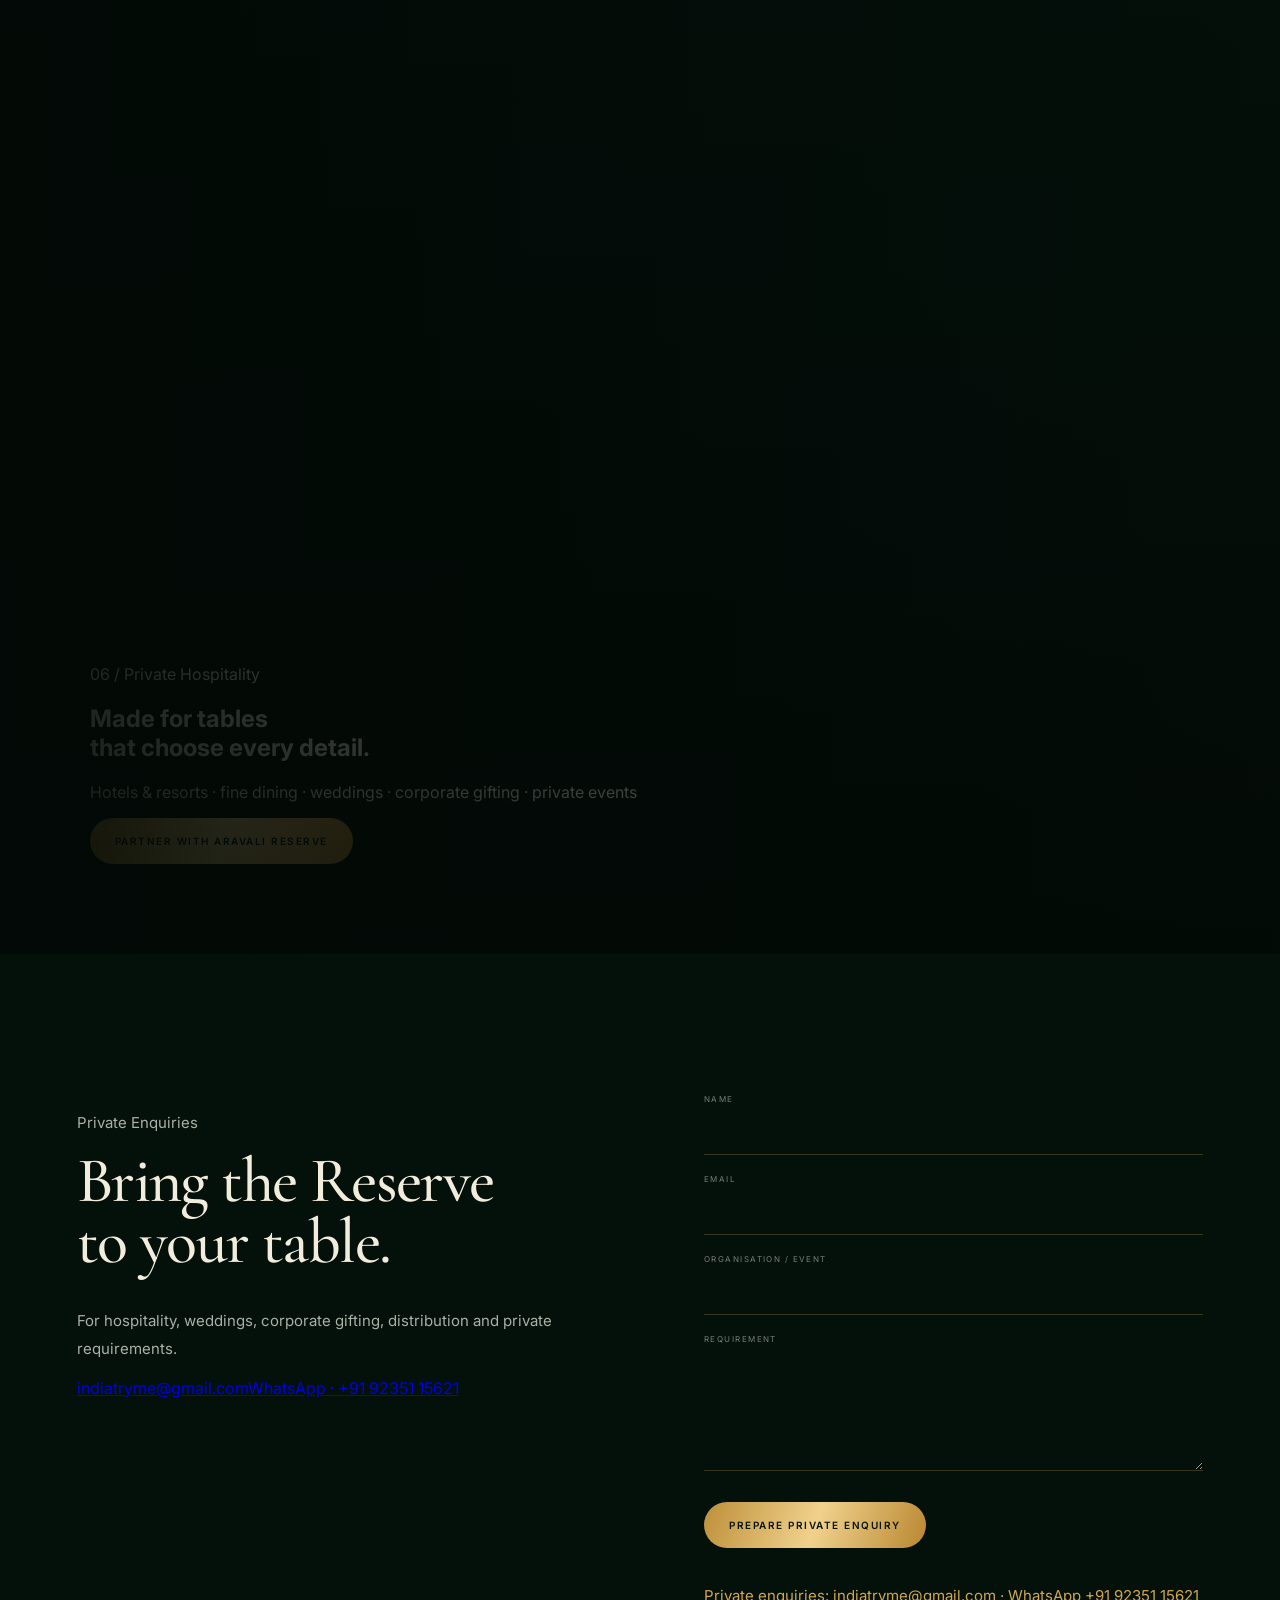
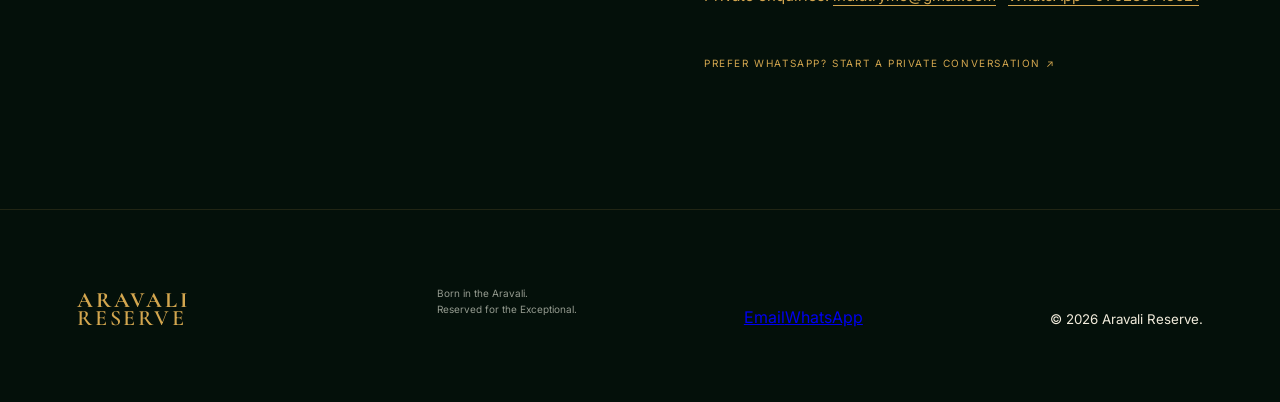
==== commit a86e2a37: "Rebuild Aravali Reserve as cinematic product-first luxury experience" ====
--- a/index.html
+++ b/index.html
@@ -1,25 +1,15 @@
-<!doctype html>
-<html lang="en">
-<head>
-<meta charset="utf-8"><meta name="viewport" content="width=device-width,initial-scale=1"><meta name="theme-color" content="#04100a">
-<title>Aravali Reserve — Born in the Aravali</title><meta name="description" content="Aravali Reserve premium natural mineral water. Born in the Aravali. Reserved for the Exceptional.">
-<link rel="canonical" href="https://appieonlineport.github.io/Aravali-reserve/"><link rel="icon" href="favicon.svg" type="image/svg+xml">
-<meta property="og:title" content="Aravali Reserve"><meta property="og:description" content="Born in the Aravali. Reserved for the Exceptional."><meta property="og:type" content="website"><meta property="og:url" content="https://appieonlineport.github.io/Aravali-reserve/"><meta property="og:image" content="https://d2ol7oe51mr4n9.cloudfront.net/user_3ImSm2PyWO8w1MnjpBunqmh0pvK/a452a72d-15c9-4ff3-9abd-b0b97967ceb5.jpg"><meta name="twitter:card" content="summary_large_image">
-<link rel="preconnect" href="https://fonts.googleapis.com"><link rel="preconnect" href="https://fonts.gstatic.com" crossorigin><link rel="preconnect" href="https://d2ol7oe51mr4n9.cloudfront.net">
-<link href="https://fonts.googleapis.com/css2?family=Cormorant+Garamond:ital,wght@0,400;0,500;0,600;1,400&family=Inter:wght@300;400;500;600&display=swap" rel="stylesheet"><link rel="stylesheet" href="styles.css">
-</head><body>
-<div class="loader" id="loader"><div class="loader-mark"><span>ARAVALI</span><small>RESERVE</small></div><i></i></div><div class="grain"></div><div class="cursor-glow" id="cursorGlow"></div><div class="progress" id="progress"></div>
-<header class="nav" id="nav"><a class="brand" href="#top"><span>ARAVALI</span><small>RESERVE</small></a><nav><a href="#origin">Origin</a><a href="#water">The Water</a><a href="#experience">Experience</a><a href="#hospitality">Hospitality</a><a href="#gifting">Gifting</a></nav><a class="pill magnetic" href="#enquiry">Private enquiry</a><button class="menu-btn" id="menuBtn" aria-label="Open menu"><i></i><i></i></button></header>
-<div class="mobile-menu" id="mobileMenu"><a href="#origin">Origin</a><a href="#water">The Water</a><a href="#experience">Experience</a><a href="#hospitality">Hospitality</a><a href="#gifting">Gifting</a><a href="#enquiry">Private Enquiry</a></div>
-<main id="top">
-<section class="hero section-reveal"><div class="hero-media parallax" data-speed=".08"><img src="https://d2ol7oe51mr4n9.cloudfront.net/user_3ImSm2PyWO8w1MnjpBunqmh0pvK/a452a72d-15c9-4ff3-9abd-b0b97967ceb5.jpg" alt="Aravali Reserve premium water bottle"></div><div class="hero-shine"></div><div class="veil"></div><div class="hero-copy"><p class="eyebrow">Premium natural mineral water</p><h1>Born in the Aravali.<br><em>Reserved for the Exceptional.</em></h1><p class="lede">A private expression of place, purity and quiet luxury — created for remarkable hotels, intimate celebrations and exceptional tables.</p><div class="actions"><a class="gold-btn magnetic" href="#water">Discover the reserve</a><a class="text-link" href="#origin">Our origin <span>↗</span></a></div></div><div class="hero-index"><span>AR / 001</span><span>RAJASTHAN · INDIA</span></div><div class="scroll-cue"><span></span>Scroll to discover</div></section>
-<section class="ticker" aria-label="Brand values"><div>ARAVALI RESERVE <i>◆</i> PURITY <i>◆</i> PLACE <i>◆</i> CRAFT <i>◆</i> EXCEPTIONAL HOSPITALITY <i>◆</i> ARAVALI RESERVE <i>◆</i> PURITY <i>◆</i> PLACE <i>◆</i> CRAFT <i>◆</i> EXCEPTIONAL HOSPITALITY <i>◆</i></div></section>
-<section id="origin" class="origin section-reveal"><div class="copy-block"><p class="eyebrow">01 / Origin</p><h2>A landscape<br>older than memory.</h2><p>The visual world of Aravali Reserve begins with stone, forest, water and silence. Luxury here is not loud. It is felt through proportion, material, restraint and place.</p><blockquote>“Born in the Aravali.”</blockquote></div><figure class="editorial-card tilt"><img src="https://d2ol7oe51mr4n9.cloudfront.net/user_3ImSm2PyWO8w1MnjpBunqmh0pvK/c2891740-8a98-410a-8701-44b9ef1f5cc0.jpg" alt="Aravali Reserve hospitality setting"><div class="frame-no">01</div><figcaption>Sense of place. Designed to be remembered.</figcaption></figure></section>
-<section id="water" class="water section-reveal"><div class="section-head"><p class="eyebrow">02 / The Water</p><h2>Sculpted to belong<br>on exceptional tables.</h2></div><div class="product-stage"><div class="macro image-lift"><img src="https://d2ol7oe51mr4n9.cloudfront.net/user_3ImSm2PyWO8w1MnjpBunqmh0pvK/e6f6481c-7a92-4b0a-9813-a95f90278d24.jpg" alt="Aravali Reserve product details"><span>CRAFT / DETAIL</span></div><div class="feature-list"><article><span>01</span><h3>Presence</h3><p>A dark forest-green and gold visual language with a tactile, unmistakable silhouette.</p></article><article><span>02</span><h3>Detail</h3><p>Faceted shoulders, premium cap treatment and a label system designed to reward a closer look.</p></article><article><span>03</span><h3>Hospitality</h3><p>A visual identity made to sit naturally within refined restaurants, resorts, villas and celebrations.</p></article></div></div></section>
-<section id="experience" class="experience section-reveal"><div class="experience-copy"><p class="eyebrow">The Reserve / In Detail</p><h2>Quiet from a distance.<br><em>Unforgettable up close.</em></h2><p>Forest green. Warm gold. Water on glass. Every interaction is built around restraint — the confidence to reveal less, more beautifully.</p></div><div class="filmstrip"><figure class="film-card"><img src="https://d2ol7oe51mr4n9.cloudfront.net/user_3ImSm2PyWO8w1MnjpBunqmh0pvK/a452a72d-15c9-4ff3-9abd-b0b97967ceb5.jpg" alt="Aravali Reserve hero bottle"><figcaption>01 / Silhouette</figcaption></figure><figure class="film-card offset"><img src="https://d2ol7oe51mr4n9.cloudfront.net/user_3ImSm2PyWO8w1MnjpBunqmh0pvK/e3427cdc-c138-4c18-94be-d619cd0ab9ea.jpg" alt="Aravali Reserve bottle detail"><figcaption>02 / Atmosphere</figcaption></figure><figure class="film-card"><img src="https://d2ol7oe51mr4n9.cloudfront.net/user_3ImSm2PyWO8w1MnjpBunqmh0pvK/8d5ff014-da6e-42d4-af95-e46d1d75d1e2.jpg" alt="Aravali Reserve packaging"><figcaption>03 / Presentation</figcaption></figure></div></section>
-<section id="hospitality" class="hospitality section-reveal"><img class="hospitality-bg parallax" data-speed=".045" src="https://d2ol7oe51mr4n9.cloudfront.net/user_3ImSm2PyWO8w1MnjpBunqmh0pvK/e3427cdc-c138-4c18-94be-d619cd0ab9ea.jpg" alt="Aravali Reserve luxury hospitality scene"><div class="hospitality-panel glass"><p class="eyebrow">03 / Hospitality</p><h2>For places<br>people remember.</h2><p>Boutique hotels. Destination resorts. Fine dining. Private villas. Weddings. Corporate hosting. Every detail should feel intentional.</p><a class="gold-btn magnetic" href="#enquiry">Discuss hospitality</a></div><div class="vertical-word">HOSPITALITY</div></section>
-<section class="occasions section-reveal"><div class="occasions-head"><p class="eyebrow">Reserved for</p><h2>Exceptional occasions.</h2></div><div class="cards"><article><span>01</span><b>Hotels & Resorts</b><p>A quiet signature across arrival, dining and in-room service.</p></article><article><span>02</span><b>Weddings</b><p>A bottle that feels considered in every frame, table and welcome box.</p></article><article><span>03</span><b>Corporate</b><p>Premium hospitality and gifting designed for distinguished moments.</p></article><article><span>04</span><b>Private Events</b><p>For intimate tables and highly curated celebrations.</p></article></div></section>
-<section id="gifting" class="gifting section-reveal"><div class="gift-media image-lift"><img src="https://d2ol7oe51mr4n9.cloudfront.net/user_3ImSm2PyWO8w1MnjpBunqmh0pvK/8d5ff014-da6e-42d4-af95-e46d1d75d1e2.jpg" alt="Aravali Reserve premium packaging"><span>PRESENTATION / 004</span></div><div class="gift-copy"><p class="eyebrow">04 / Gifting</p><h2>A gesture that<br>feels considered.</h2><p>From wedding welcome boxes to private hospitality presentations, the brand extends naturally into premium gifting and event experiences.</p><a class="text-link" href="#enquiry">Start a gifting enquiry <span>↗</span></a></div></section>
-<section class="manifesto section-reveal"><div class="mountain-lines" aria-hidden="true"><svg viewBox="0 0 1200 300" preserveAspectRatio="none"><path d="M0 245L160 135l105 78L420 75l125 122L700 115l120 93L990 70l210 175"/><path d="M0 270l190-82 130 52 150-90 145 91 160-74 170 70 255-80"/></svg></div><div class="seal"><span>AR</span></div><h2>Not every bottle<br>belongs everywhere.</h2><p>Aravali Reserve is created for the places that choose their details.</p></section>
-<section id="enquiry" class="enquiry section-reveal"><div><p class="eyebrow">Private enquiries</p><h2>Bring Aravali Reserve<br>to your table.</h2><p>Hospitality · Weddings · Corporate Gifting · Private Events</p><div class="enquiry-rule"></div><small>For curated partnerships and private requirements.</small></div><form id="enquiryForm"><label>Name<input name="name" autocomplete="name" required></label><label>Email<input name="email" type="email" autocomplete="email" required></label><label>Organisation / Event<input name="organisation"></label><label>Tell us about your requirement<textarea name="message"></textarea></label><button class="gold-btn magnetic" type="submit">Private enquiry</button><p class="form-note" id="formNote">Direct private-enquiry routing is being activated. Brand contact details will appear here shortly.</p></form></section>
-</main><footer><div class="brand footer-brand"><span>ARAVALI</span><small>RESERVE</small></div><p>Born in the Aravali.<br>Reserved for the Exceptional.</p><div class="footer-links"><a href="#origin">Origin</a><a href="#water">The Water</a><a href="#enquiry">Contact</a></div><p class="muted">© 2026 Aravali Reserve.</p></footer><script src="script.js"></script></body></html>+<!doctype html><html lang="en"><head><meta charset="utf-8"><meta name="viewport" content="width=device-width,initial-scale=1"><meta name="theme-color" content="#050b08"><title>Aravali Reserve — Premium Natural Mineral Water</title><meta name="description" content="Aravali Reserve — Born in the Aravali. Reserved for the Exceptional. Explore the bottle, editions, packaging, sizes and private hospitality enquiries."><link rel="canonical" href="https://appieonlineport.github.io/Aravali-reserve/"><link rel="icon" href="favicon.svg" type="image/svg+xml"><meta property="og:title" content="Aravali Reserve"><meta property="og:description" content="Born in the Aravali. Reserved for the Exceptional."><meta property="og:type" content="website"><meta property="og:url" content="https://appieonlineport.github.io/Aravali-reserve/"><meta property="og:image" content="https://d2ol7oe51mr4n9.cloudfront.net/user_3ImSm2PyWO8w1MnjpBunqmh0pvK/c2e89112-5fff-40c6-8eab-b4ce8f43cd49.jpg"><meta name="twitter:card" content="summary_large_image"><link rel="preconnect" href="https://fonts.googleapis.com"><link rel="preconnect" href="https://fonts.gstatic.com" crossorigin><link rel="preconnect" href="https://d2ol7oe51mr4n9.cloudfront.net"><link href="https://fonts.googleapis.com/css2?family=Cormorant+Garamond:ital,wght@0,400;0,500;0,600;1,400&family=Inter:wght@300;400;500;600&display=swap" rel="stylesheet"><link rel="stylesheet" href="styles.css"></head><body>
+<div class="loader" id="loader"><div class="crest">AR<span>ARAVALI RESERVE</span></div><i></i></div><div class="grain"></div><div class="progress" id="progress"></div>
+<header id="nav"><a class="brand" href="#top"><b>ARAVALI</b><span>RESERVE</span></a><nav><a href="#bottle">Bottle</a><a href="#collection">Collection</a><a href="#packaging">Packaging</a><a href="#films">Films</a><a href="#enquiry">Enquire</a></nav><a class="nav-cta" href="#enquiry">Private Enquiry</a><button id="menuBtn" aria-label="Menu"><i></i><i></i></button></header><div id="mobileMenu" class="mobile-menu"><a href="#bottle">Bottle</a><a href="#collection">Collection</a><a href="#packaging">Packaging</a><a href="#films">Films</a><a href="#enquiry">Private Enquiry</a></div>
+<main id="top"><section class="hero reveal"><video autoplay muted loop playsinline preload="metadata" poster="https://d2ol7oe51mr4n9.cloudfront.net/user_3ImSm2PyWO8w1MnjpBunqmh0pvK/c2e89112-5fff-40c6-8eab-b4ce8f43cd49.jpg"><source src="https://d2ol7oe51mr4n9.cloudfront.net/user_3ImSm2PyWO8w1MnjpBunqmh0pvK/2981ead6-b5bf-41f8-b476-814ea2d5130c.mp4" type="video/mp4"></video><div class="hero-vignette"></div><div class="hero-copy"><p class="kicker">Premium Natural Mineral Water · Rajasthan, India</p><h1>Born in the Aravali.<br><em>Reserved for the Exceptional.</em></h1><p>A bottle conceived as an object of hospitality — forest green, sculpted glass-like clarity and warm gold details.</p><div class="hero-actions"><a class="gold-btn" href="#bottle">Explore the bottle</a><a class="ghost-btn" href="#films">Watch the films</a></div></div><div class="hero-side"><span>01</span><p>THE RESERVE<br>FOREST GREEN<br>GOLD EDITION</p></div><div class="scroll">SCROLL <i></i></div></section>
+<section class="marquee"><div>ARAVALI RESERVE ◆ BORN IN THE ARAVALI ◆ FOREST GREEN ◆ PREMIUM GOLD ◆ HOSPITALITY ◆ PRIVATE EVENTS ◆ ARAVALI RESERVE ◆ BORN IN THE ARAVALI ◆</div></section>
+<section id="bottle" class="bottle-stage reveal"><div class="section-title"><p class="kicker">01 / The Bottle</p><h2>Designed to be held.<br><em>Designed to be remembered.</em></h2></div><div class="stage-grid"><div class="stage-copy"><div class="spec"><span>01</span><b>Faceted shoulder</b><p>Leaf-inspired sculpting catches light around the neck and gives the silhouette a signature presence.</p></div><div class="spec"><span>02</span><b>Forest-green label</b><p>Deep matte green with gold mountain, wordmark and deer artwork.</p></div><div class="spec"><span>03</span><b>Premium gold cap</b><p>A warm metallic top treatment completes the bottle from every angle.</p></div></div><div class="bottle-360" id="bottle360"><div class="halo"></div><img src="https://d2ol7oe51mr4n9.cloudfront.net/user_3ImSm2PyWO8w1MnjpBunqmh0pvK/8d5ff014-da6e-42d4-af95-e46d1d75d1e2.jpg" alt="Aravali Reserve bottle editions"><div class="orbit one"></div><div class="orbit two"></div><span class="drag">MOVE CURSOR · 3D PRODUCT STAGE</span></div></div></section>
+<section class="detail-film reveal"><div class="detail-copy"><p class="kicker">Material / Detail</p><h2>Luxury lives<br>in the close-up.</h2><p>Condensation, embossed leaves, matte green texture and gold foil become part of the experience before the bottle is ever opened.</p></div><video autoplay muted loop playsinline preload="metadata"><source src="https://d2ol7oe51mr4n9.cloudfront.net/user_3ImSm2PyWO8w1MnjpBunqmh0pvK/826df6ef-9306-4a96-bde5-ad83dc9a8258.mp4" type="video/mp4"></video></section>
+<section id="collection" class="collection reveal"><div class="section-title center"><p class="kicker">02 / The Collection</p><h2>One identity.<br><em>Five moments.</em></h2><p class="intro">MRP shown below follows the supplied Aravali Reserve concept sheet.</p></div><div class="sizes"><article><small>250 ml</small><b>₹30</b><span>Personal</span></article><article class="featured"><small>500 ml</small><b>₹59</b><span>Signature</span></article><article><small>750 ml</small><b>₹79</b><span>Dining</span></article><article><small>1 L</small><b>₹99</b><span>Table</span></article><article><small>2 L</small><b>₹149</b><span>Gathering</span></article></div><figure class="full-spec"><img loading="lazy" src="https://d2ol7oe51mr4n9.cloudfront.net/user_3ImSm2PyWO8w1MnjpBunqmh0pvK/e6f6481c-7a92-4b0a-9813-a95f90278d24.jpg" alt="Aravali Reserve complete bottle and pricing concept sheet"><figcaption>Original product architecture · bottle shape · front/back · sizes · MRP · premium packaging</figcaption></figure></section>
+<section class="editions reveal"><div class="edition-image"><img loading="lazy" src="https://d2ol7oe51mr4n9.cloudfront.net/user_3ImSm2PyWO8w1MnjpBunqmh0pvK/9287a38a-9b7d-43e9-a1c7-3cd100dd455e.jpg" alt="Aravali Reserve bottle specification"></div><div class="edition-copy"><p class="kicker">Forest Green Edition</p><h2>The signature<br>of the Reserve.</h2><p>Front, back, cap, shoulder and label are presented together as one system — so the bottle reads premium at arm’s length and rewards attention up close.</p><ul><li>Gold foil mountain emblem</li><li>Premium matte forest-green label</li><li>Faceted leaf shoulder language</li><li>Front and back storytelling</li></ul></div></section>
+<section id="packaging" class="packaging reveal"><div class="section-title"><p class="kicker">03 / Packaging</p><h2>From bottle<br><em>to presentation.</em></h2></div><div class="pack-grid"><figure><img loading="lazy" src="https://d2ol7oe51mr4n9.cloudfront.net/user_3ImSm2PyWO8w1MnjpBunqmh0pvK/a452a72d-15c9-4ff3-9abd-b0b97967ceb5.jpg" alt="Aravali Reserve identity and packaging"><figcaption>Identity / seal / carry presentation</figcaption></figure><figure><img loading="lazy" src="https://d2ol7oe51mr4n9.cloudfront.net/user_3ImSm2PyWO8w1MnjpBunqmh0pvK/c2891740-8a98-410a-8701-44b9ef1f5cc0.jpg" alt="Aravali Reserve hospitality presentation"><figcaption>Hospitality / private table presentation</figcaption></figure><figure><img loading="lazy" src="https://d2ol7oe51mr4n9.cloudfront.net/user_3ImSm2PyWO8w1MnjpBunqmh0pvK/c2e89112-5fff-40c6-8eab-b4ce8f43cd49.jpg" alt="Aravali Reserve campaign poster"><figcaption>Campaign / premium reserve presentation</figcaption></figure></div></section>
+<section class="identity reveal"><div class="identity-copy"><p class="kicker">04 / Brand Codes</p><h2>Mountain.<br>Forest.<br>Gold.</h2><p>A visual language built from the Aravali silhouette, a reserve seal and a restrained dark palette.</p></div><div class="identity-art"><img loading="lazy" src="https://d2ol7oe51mr4n9.cloudfront.net/user_3ImSm2PyWO8w1MnjpBunqmh0pvK/7159a1e0-6271-493d-bc53-121bd0b5cb19.jpg" alt="Aravali Reserve brand identity"><img loading="lazy" src="https://d2ol7oe51mr4n9.cloudfront.net/user_3ImSm2PyWO8w1MnjpBunqmh0pvK/a4dfe625-abb1-4d43-8c55-66c374328f72.jpg" alt="Aravali Reserve bottle artwork"></div></section>
+<section id="films" class="films reveal"><div class="section-title center"><p class="kicker">05 / Brand Films</p><h2>See the Reserve<br><em>come alive.</em></h2></div><div class="film-grid"><article><video controls muted loop playsinline preload="metadata"><source src="https://d2ol7oe51mr4n9.cloudfront.net/user_3ImSm2PyWO8w1MnjpBunqmh0pvK/828b915c-5af2-4848-b4a5-d54be690ed73.mp4" type="video/mp4"></video><span>FILM 01 · GOLD / FOREST / DETAIL</span></article><article class="still"><img loading="lazy" src="https://d2ol7oe51mr4n9.cloudfront.net/user_3ImSm2PyWO8w1MnjpBunqmh0pvK/e3427cdc-c138-4c18-94be-d619cd0ab9ea.jpg" alt="Aravali Reserve detail study"><span>DETAIL STUDY · LABEL / EMBOSS / CAP</span></article></div></section>
+<section class="hospitality reveal"><div class="hospitality-bg"></div><div><p class="kicker">06 / Private Hospitality</p><h2>Made for tables<br>that choose every detail.</h2><p>Hotels & resorts · fine dining · weddings · corporate gifting · private events</p><a class="gold-btn" href="#enquiry">Partner with Aravali Reserve</a></div></section>
+<section id="enquiry" class="enquiry reveal"><div class="enquiry-copy"><p class="kicker">Private Enquiries</p><h2>Bring the Reserve<br>to your table.</h2><p>For hospitality, weddings, corporate gifting, distribution and private requirements.</p><div class="direct"><a href="mailto:indiatryme@gmail.com">indiatryme@gmail.com</a><a href="https://wa.me/919235115621?text=Hello%20Aravali%20Reserve%2C%20I%27d%20like%20to%20make%20a%20private%20enquiry." target="_blank" rel="noopener">WhatsApp · +91 92351 15621</a></div></div><form id="enquiryForm"><label>Name<input name="name" required autocomplete="name"></label><label>Email<input name="email" type="email" required autocomplete="email"></label><label>Organisation / Event<input name="organisation"></label><label>Requirement<textarea name="message" rows="5"></textarea></label><button class="gold-btn" type="submit">Prepare private enquiry</button><p id="formNote">Your details open in email addressed to Aravali Reserve.</p></form></section></main>
+<footer><a class="brand" href="#top"><b>ARAVALI</b><span>RESERVE</span></a><p>Born in the Aravali.<br>Reserved for the Exceptional.</p><div><a href="mailto:indiatryme@gmail.com">Email</a><a href="https://wa.me/919235115621" target="_blank" rel="noopener">WhatsApp</a></div><small>© 2026 Aravali Reserve.</small></footer><script src="script.js"></script></body></html>
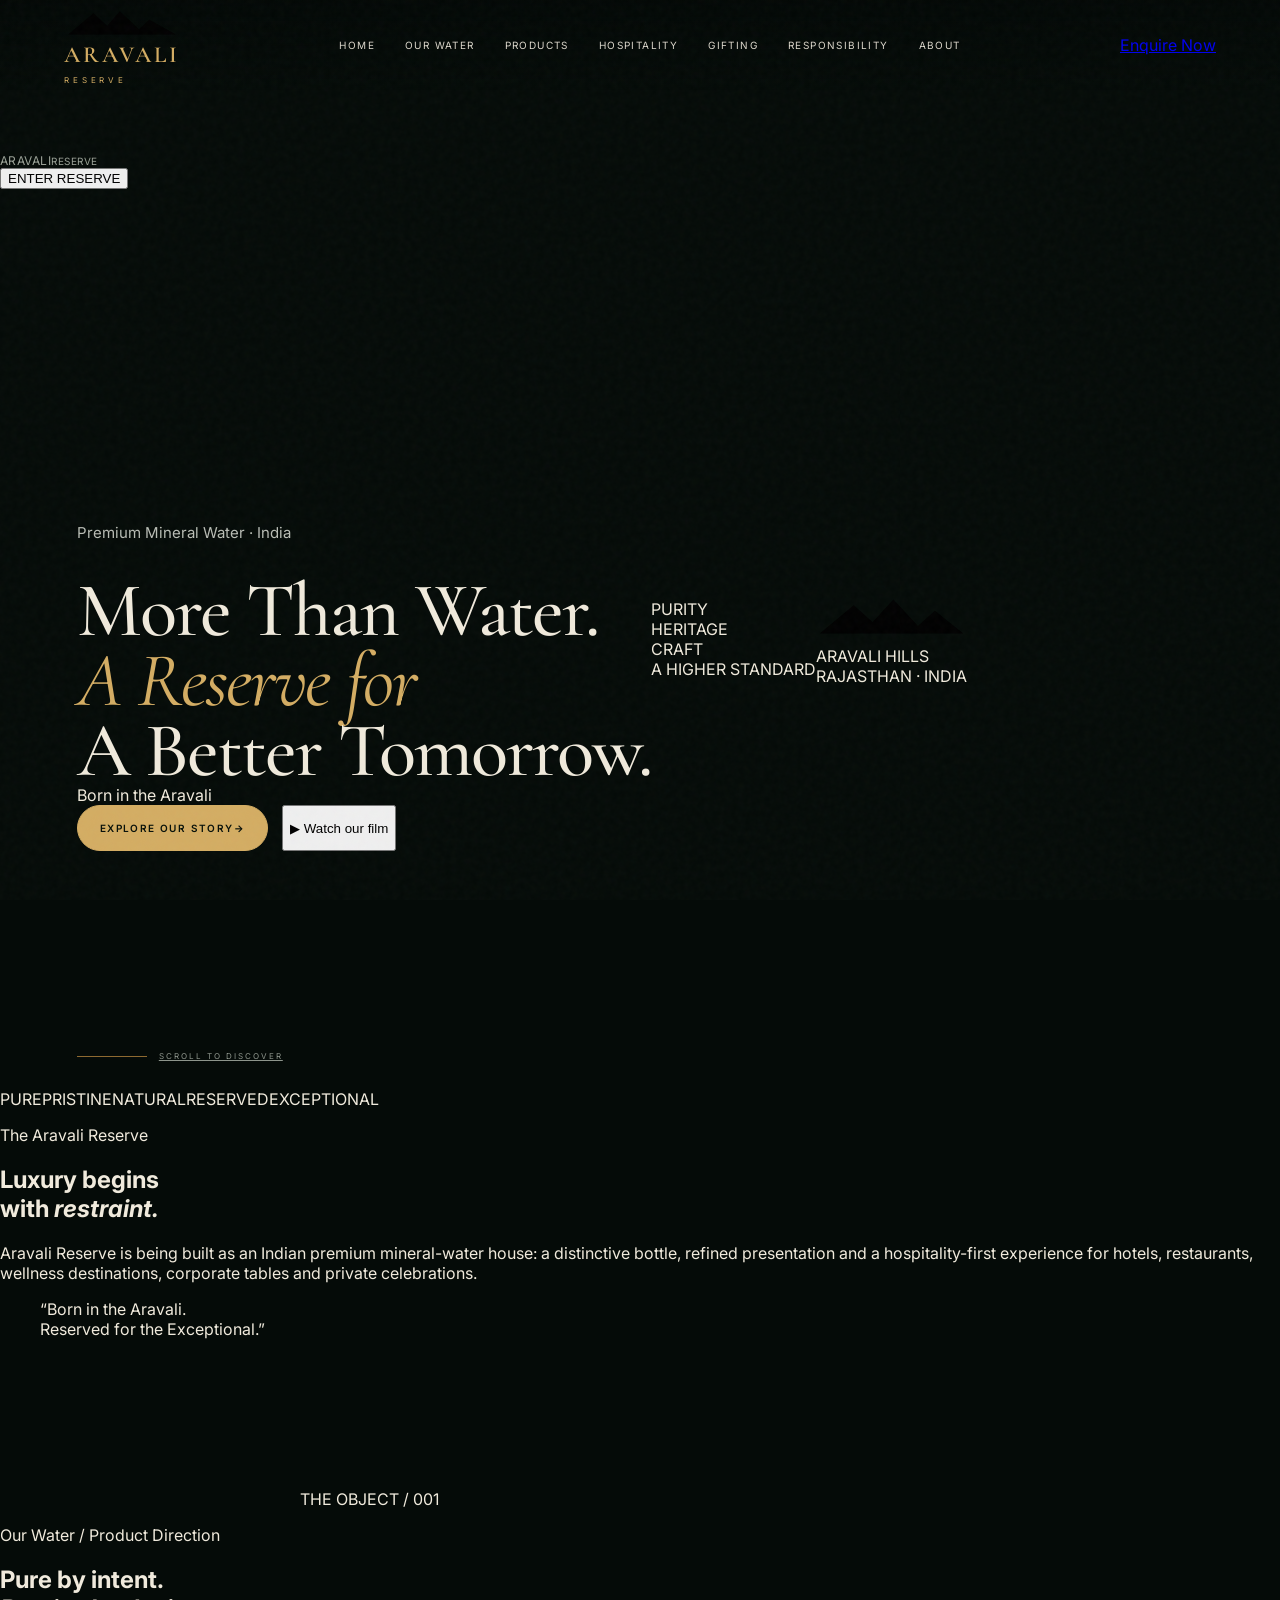
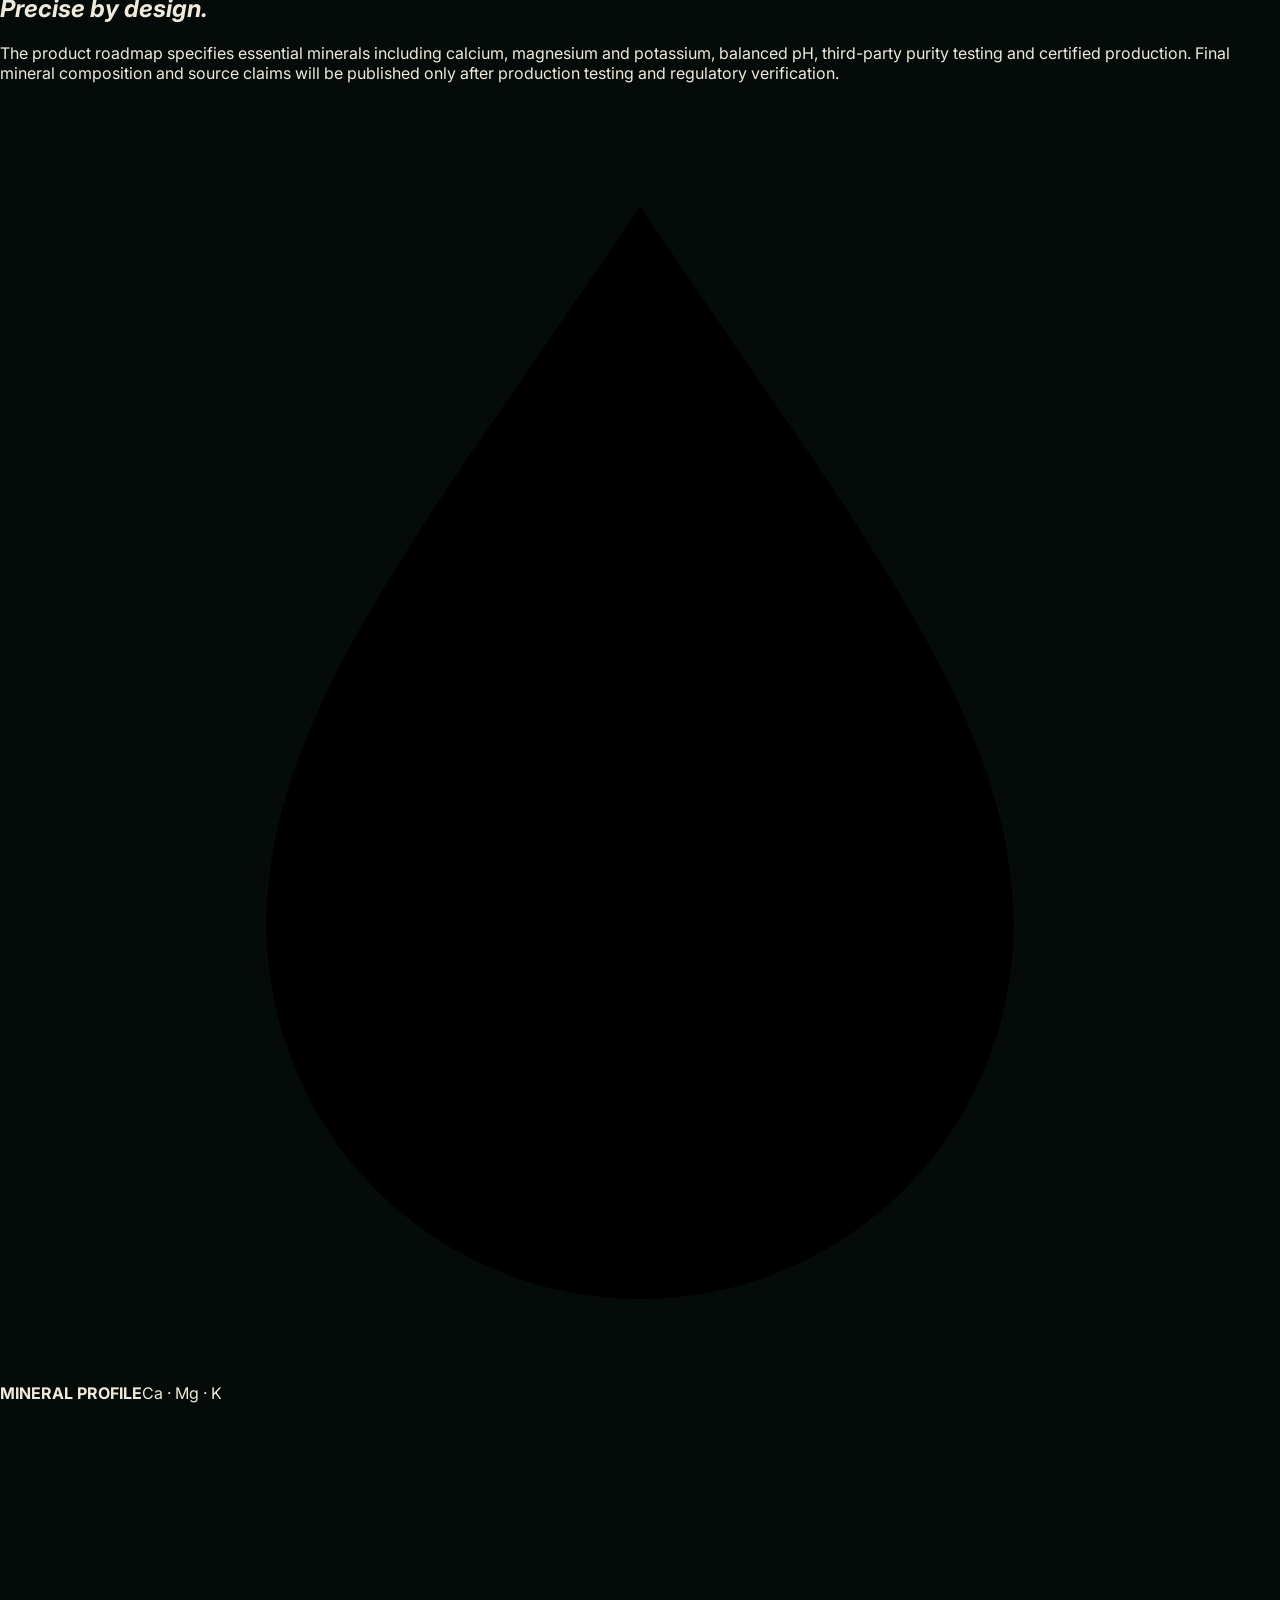
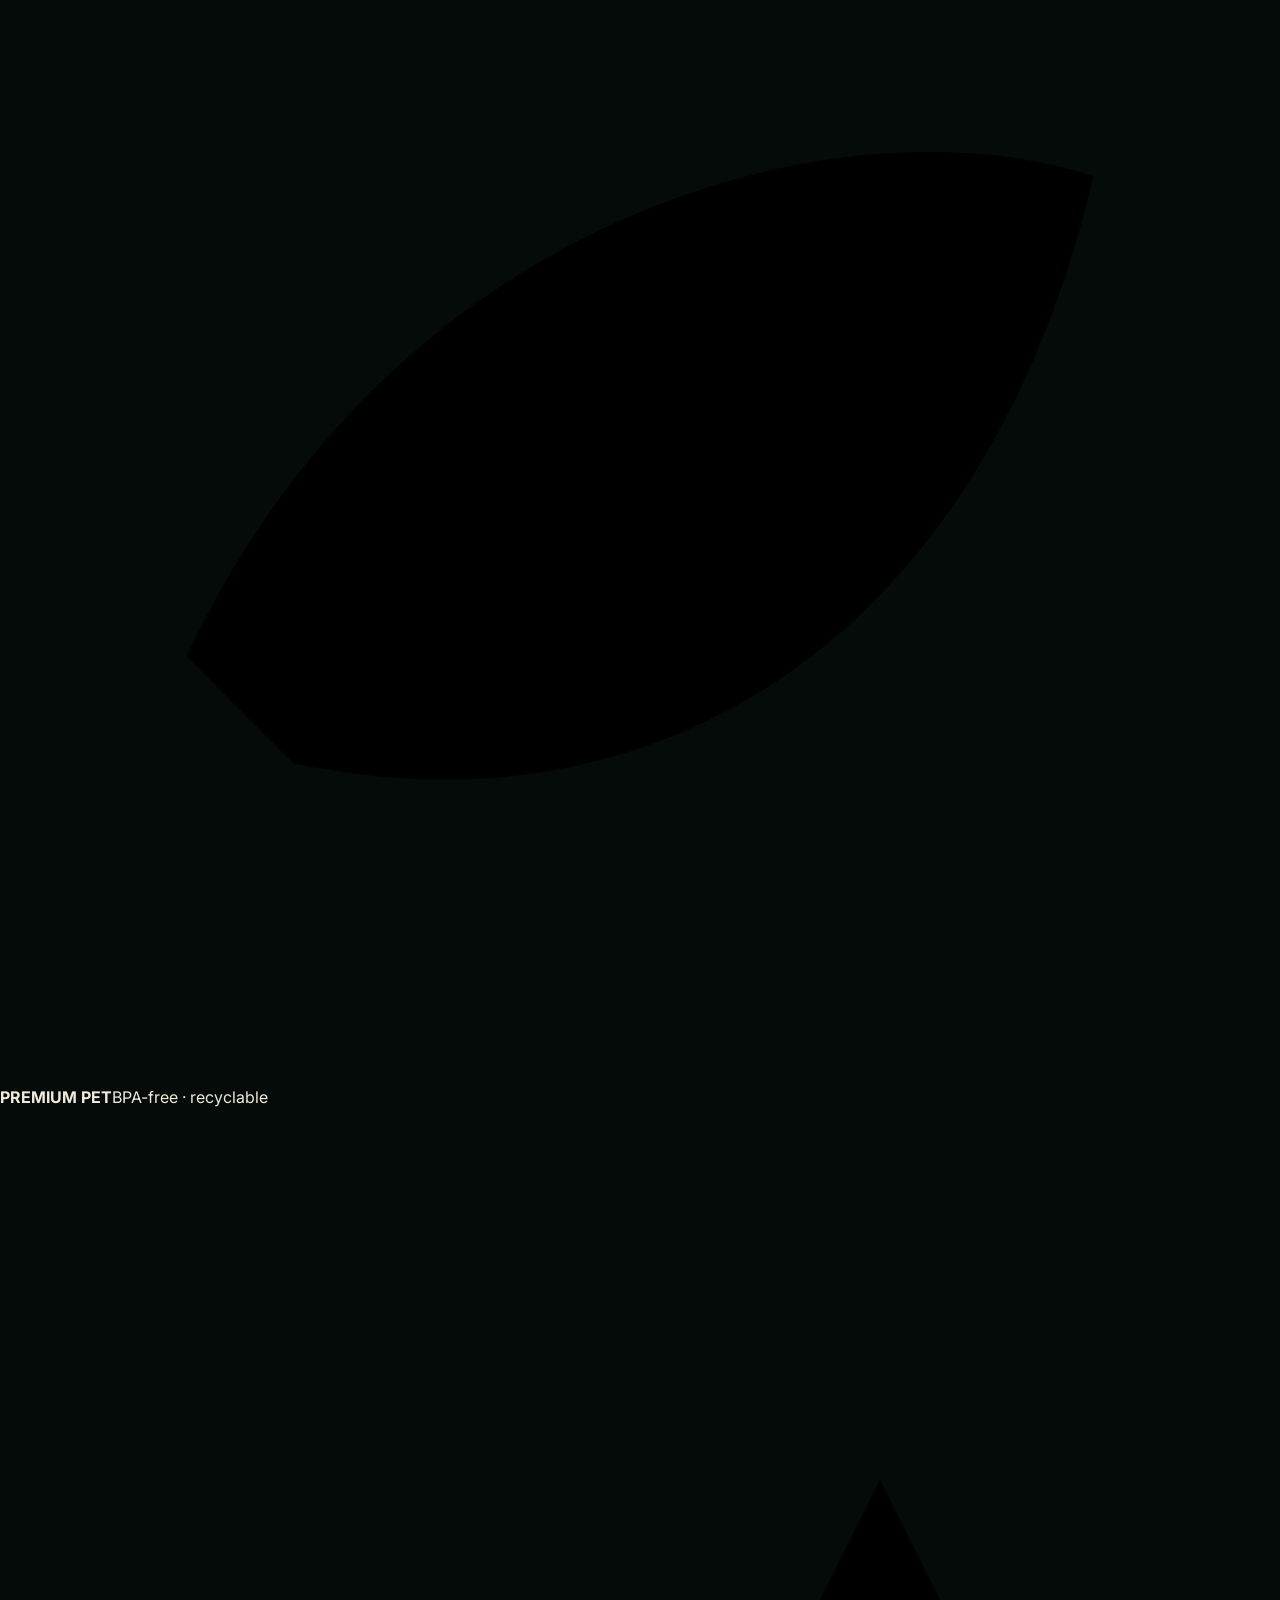
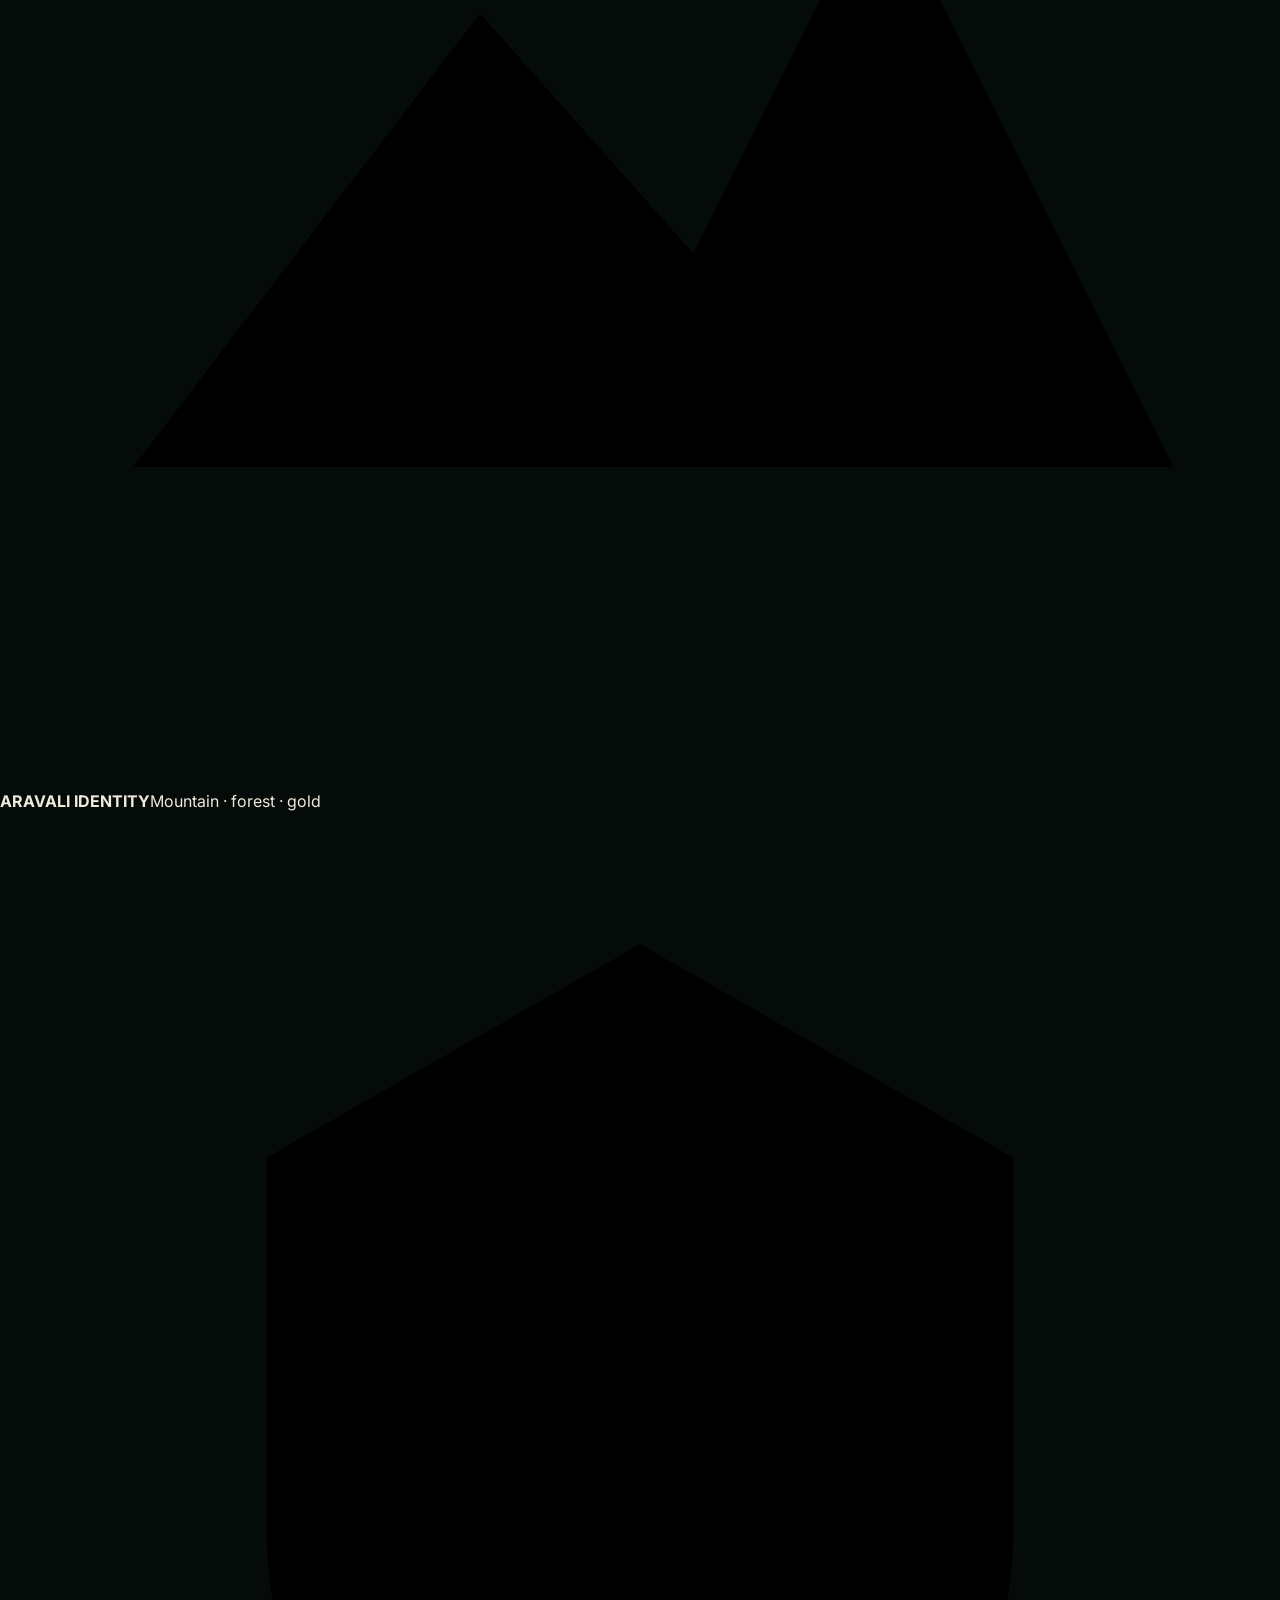
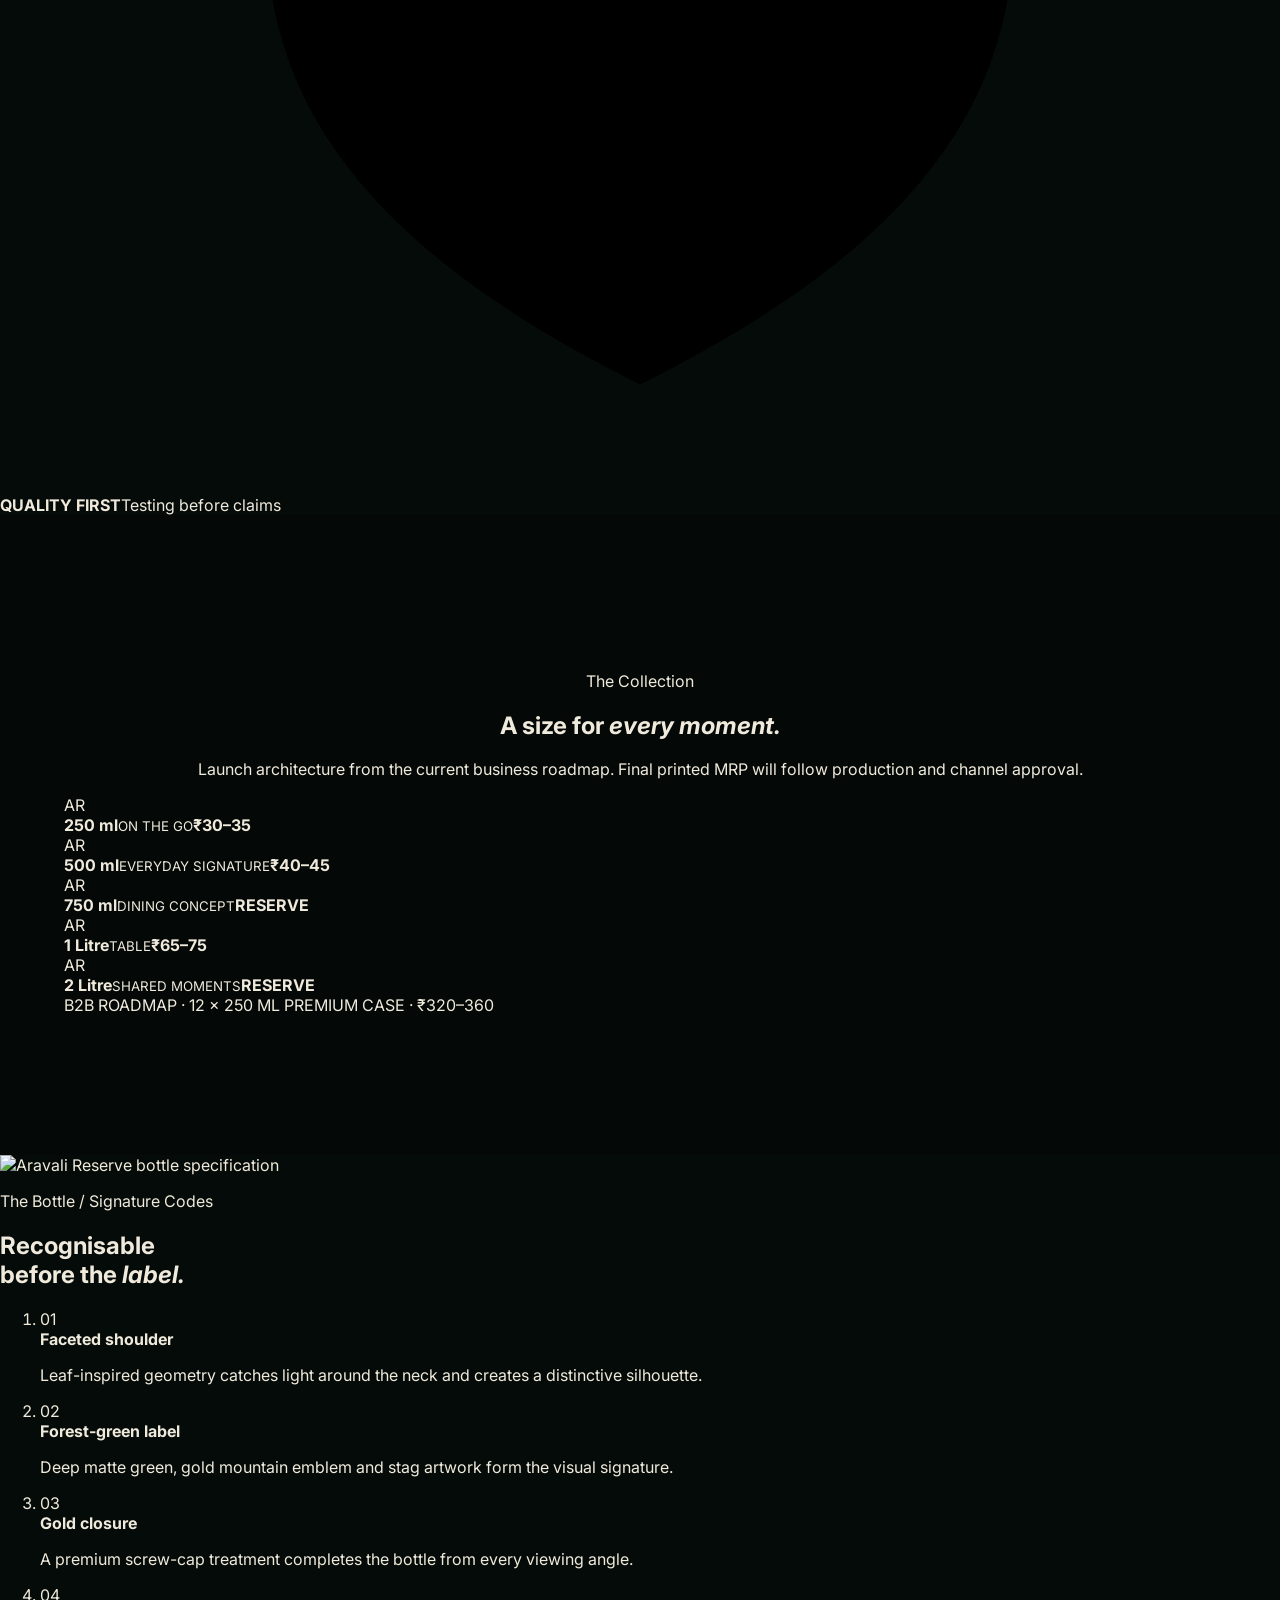
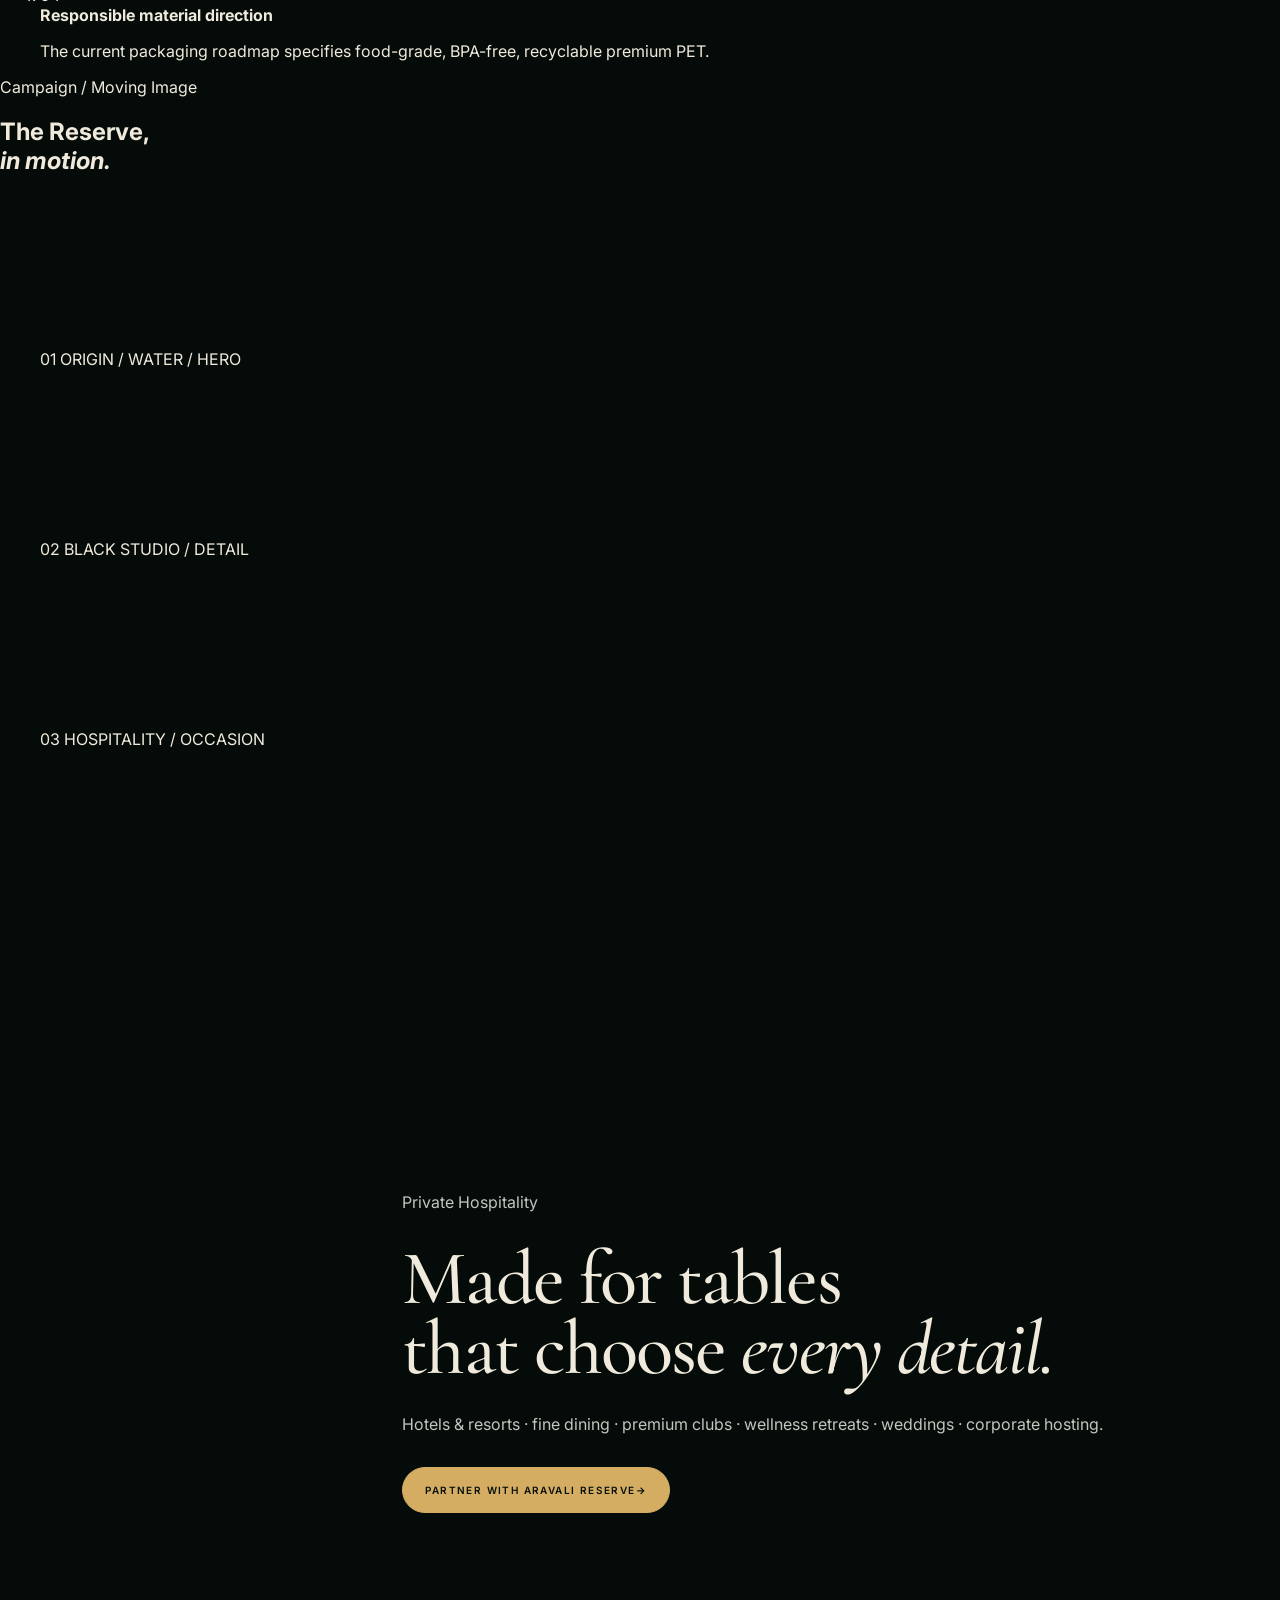
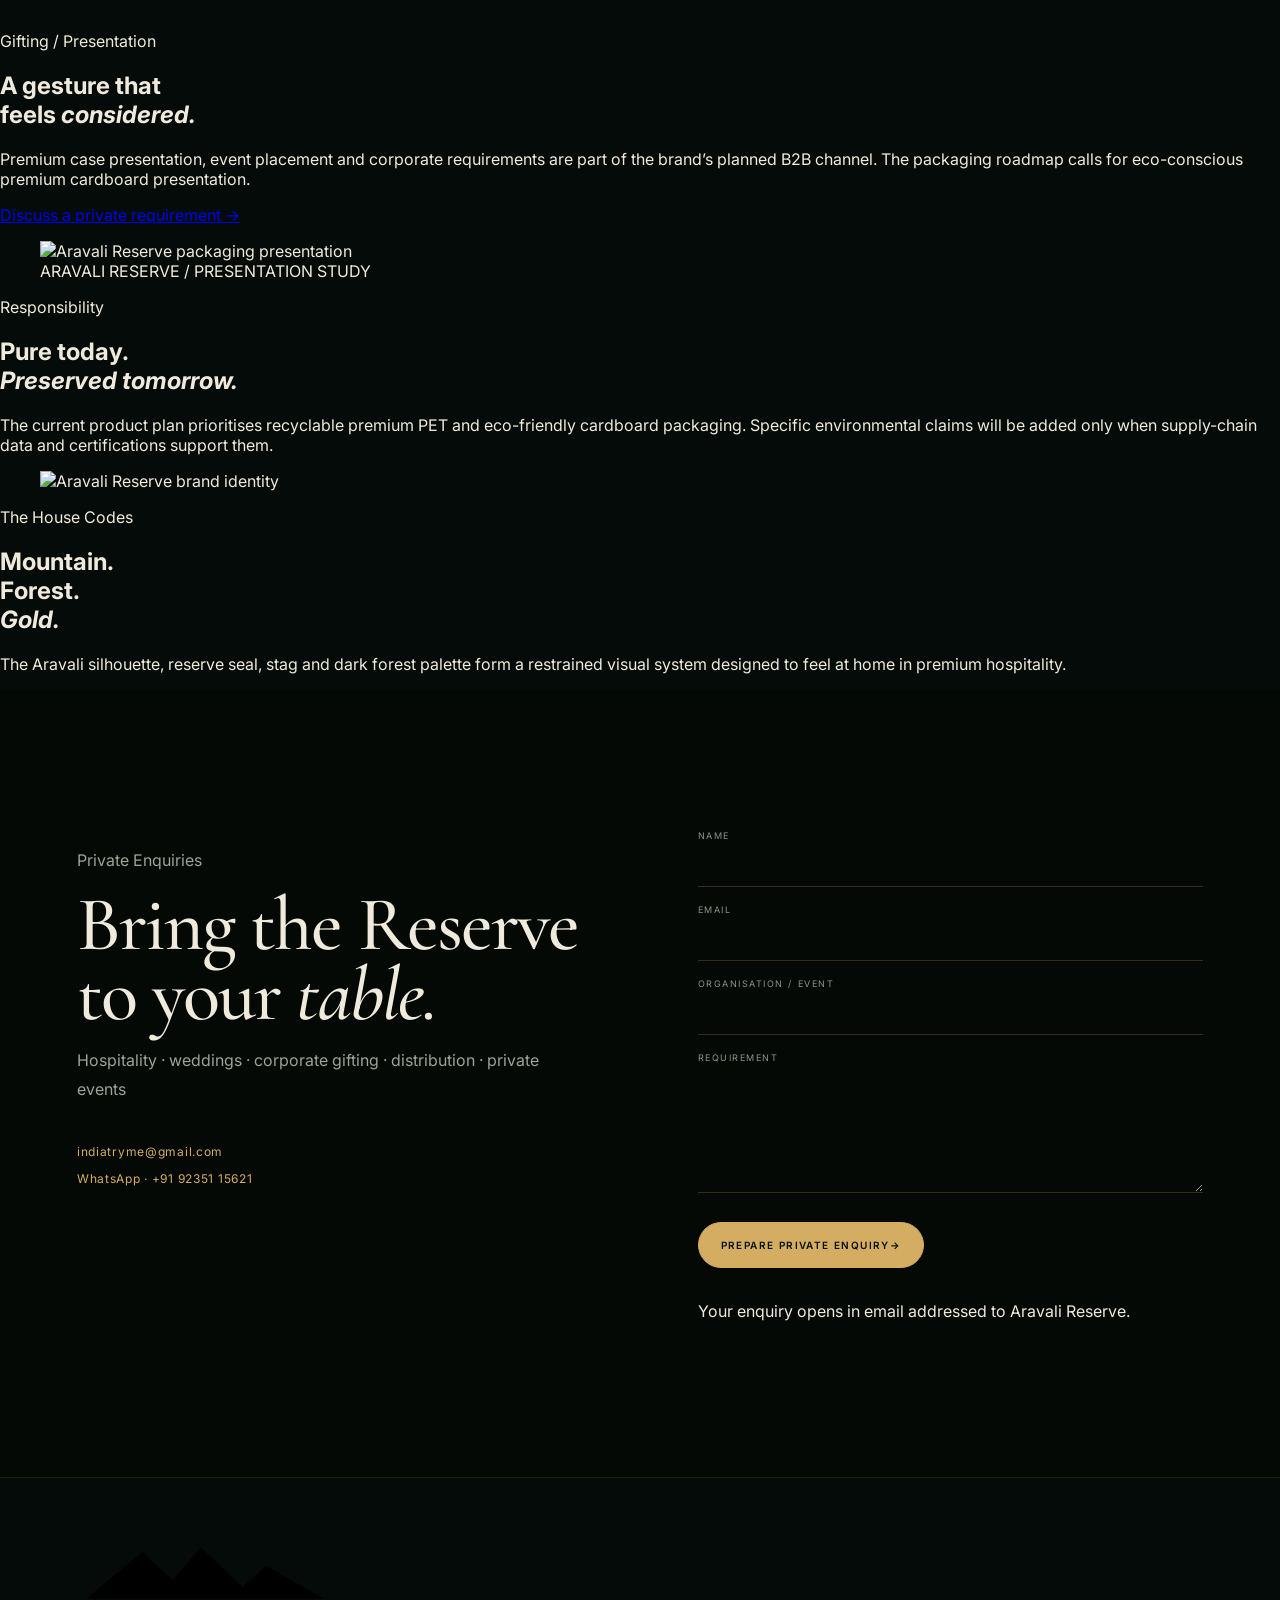
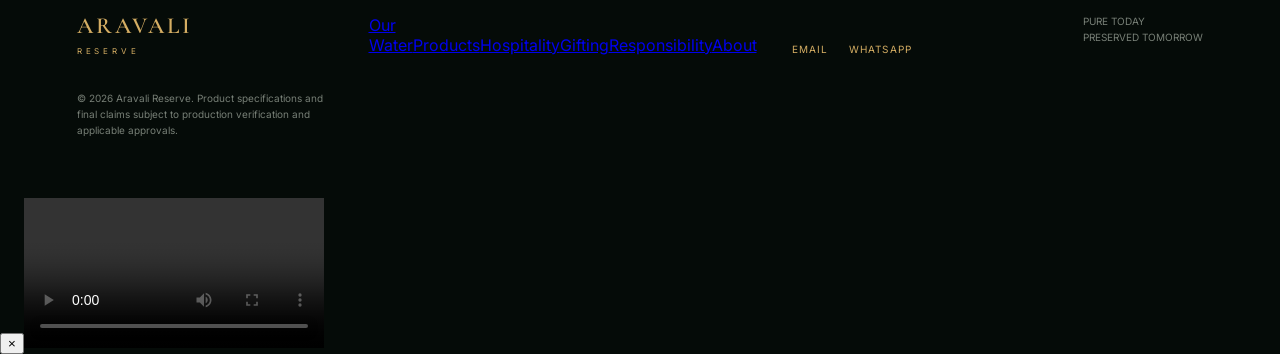
==== commit 0b4f65d3: "Rebuild Aravali Reserve into flagship luxury experience" ====
--- a/index.html
+++ b/index.html
@@ -1,15 +1,32 @@
-<!doctype html><html lang="en"><head><meta charset="utf-8"><meta name="viewport" content="width=device-width,initial-scale=1"><meta name="theme-color" content="#050b08"><title>Aravali Reserve — Premium Natural Mineral Water</title><meta name="description" content="Aravali Reserve — Born in the Aravali. Reserved for the Exceptional. Explore the bottle, editions, packaging, sizes and private hospitality enquiries."><link rel="canonical" href="https://appieonlineport.github.io/Aravali-reserve/"><link rel="icon" href="favicon.svg" type="image/svg+xml"><meta property="og:title" content="Aravali Reserve"><meta property="og:description" content="Born in the Aravali. Reserved for the Exceptional."><meta property="og:type" content="website"><meta property="og:url" content="https://appieonlineport.github.io/Aravali-reserve/"><meta property="og:image" content="https://d2ol7oe51mr4n9.cloudfront.net/user_3ImSm2PyWO8w1MnjpBunqmh0pvK/c2e89112-5fff-40c6-8eab-b4ce8f43cd49.jpg"><meta name="twitter:card" content="summary_large_image"><link rel="preconnect" href="https://fonts.googleapis.com"><link rel="preconnect" href="https://fonts.gstatic.com" crossorigin><link rel="preconnect" href="https://d2ol7oe51mr4n9.cloudfront.net"><link href="https://fonts.googleapis.com/css2?family=Cormorant+Garamond:ital,wght@0,400;0,500;0,600;1,400&family=Inter:wght@300;400;500;600&display=swap" rel="stylesheet"><link rel="stylesheet" href="styles.css"></head><body>
-<div class="loader" id="loader"><div class="crest">AR<span>ARAVALI RESERVE</span></div><i></i></div><div class="grain"></div><div class="progress" id="progress"></div>
-<header id="nav"><a class="brand" href="#top"><b>ARAVALI</b><span>RESERVE</span></a><nav><a href="#bottle">Bottle</a><a href="#collection">Collection</a><a href="#packaging">Packaging</a><a href="#films">Films</a><a href="#enquiry">Enquire</a></nav><a class="nav-cta" href="#enquiry">Private Enquiry</a><button id="menuBtn" aria-label="Menu"><i></i><i></i></button></header><div id="mobileMenu" class="mobile-menu"><a href="#bottle">Bottle</a><a href="#collection">Collection</a><a href="#packaging">Packaging</a><a href="#films">Films</a><a href="#enquiry">Private Enquiry</a></div>
-<main id="top"><section class="hero reveal"><video autoplay muted loop playsinline preload="metadata" poster="https://d2ol7oe51mr4n9.cloudfront.net/user_3ImSm2PyWO8w1MnjpBunqmh0pvK/c2e89112-5fff-40c6-8eab-b4ce8f43cd49.jpg"><source src="https://d2ol7oe51mr4n9.cloudfront.net/user_3ImSm2PyWO8w1MnjpBunqmh0pvK/2981ead6-b5bf-41f8-b476-814ea2d5130c.mp4" type="video/mp4"></video><div class="hero-vignette"></div><div class="hero-copy"><p class="kicker">Premium Natural Mineral Water · Rajasthan, India</p><h1>Born in the Aravali.<br><em>Reserved for the Exceptional.</em></h1><p>A bottle conceived as an object of hospitality — forest green, sculpted glass-like clarity and warm gold details.</p><div class="hero-actions"><a class="gold-btn" href="#bottle">Explore the bottle</a><a class="ghost-btn" href="#films">Watch the films</a></div></div><div class="hero-side"><span>01</span><p>THE RESERVE<br>FOREST GREEN<br>GOLD EDITION</p></div><div class="scroll">SCROLL <i></i></div></section>
-<section class="marquee"><div>ARAVALI RESERVE ◆ BORN IN THE ARAVALI ◆ FOREST GREEN ◆ PREMIUM GOLD ◆ HOSPITALITY ◆ PRIVATE EVENTS ◆ ARAVALI RESERVE ◆ BORN IN THE ARAVALI ◆</div></section>
-<section id="bottle" class="bottle-stage reveal"><div class="section-title"><p class="kicker">01 / The Bottle</p><h2>Designed to be held.<br><em>Designed to be remembered.</em></h2></div><div class="stage-grid"><div class="stage-copy"><div class="spec"><span>01</span><b>Faceted shoulder</b><p>Leaf-inspired sculpting catches light around the neck and gives the silhouette a signature presence.</p></div><div class="spec"><span>02</span><b>Forest-green label</b><p>Deep matte green with gold mountain, wordmark and deer artwork.</p></div><div class="spec"><span>03</span><b>Premium gold cap</b><p>A warm metallic top treatment completes the bottle from every angle.</p></div></div><div class="bottle-360" id="bottle360"><div class="halo"></div><img src="https://d2ol7oe51mr4n9.cloudfront.net/user_3ImSm2PyWO8w1MnjpBunqmh0pvK/8d5ff014-da6e-42d4-af95-e46d1d75d1e2.jpg" alt="Aravali Reserve bottle editions"><div class="orbit one"></div><div class="orbit two"></div><span class="drag">MOVE CURSOR · 3D PRODUCT STAGE</span></div></div></section>
-<section class="detail-film reveal"><div class="detail-copy"><p class="kicker">Material / Detail</p><h2>Luxury lives<br>in the close-up.</h2><p>Condensation, embossed leaves, matte green texture and gold foil become part of the experience before the bottle is ever opened.</p></div><video autoplay muted loop playsinline preload="metadata"><source src="https://d2ol7oe51mr4n9.cloudfront.net/user_3ImSm2PyWO8w1MnjpBunqmh0pvK/826df6ef-9306-4a96-bde5-ad83dc9a8258.mp4" type="video/mp4"></video></section>
-<section id="collection" class="collection reveal"><div class="section-title center"><p class="kicker">02 / The Collection</p><h2>One identity.<br><em>Five moments.</em></h2><p class="intro">MRP shown below follows the supplied Aravali Reserve concept sheet.</p></div><div class="sizes"><article><small>250 ml</small><b>₹30</b><span>Personal</span></article><article class="featured"><small>500 ml</small><b>₹59</b><span>Signature</span></article><article><small>750 ml</small><b>₹79</b><span>Dining</span></article><article><small>1 L</small><b>₹99</b><span>Table</span></article><article><small>2 L</small><b>₹149</b><span>Gathering</span></article></div><figure class="full-spec"><img loading="lazy" src="https://d2ol7oe51mr4n9.cloudfront.net/user_3ImSm2PyWO8w1MnjpBunqmh0pvK/e6f6481c-7a92-4b0a-9813-a95f90278d24.jpg" alt="Aravali Reserve complete bottle and pricing concept sheet"><figcaption>Original product architecture · bottle shape · front/back · sizes · MRP · premium packaging</figcaption></figure></section>
-<section class="editions reveal"><div class="edition-image"><img loading="lazy" src="https://d2ol7oe51mr4n9.cloudfront.net/user_3ImSm2PyWO8w1MnjpBunqmh0pvK/9287a38a-9b7d-43e9-a1c7-3cd100dd455e.jpg" alt="Aravali Reserve bottle specification"></div><div class="edition-copy"><p class="kicker">Forest Green Edition</p><h2>The signature<br>of the Reserve.</h2><p>Front, back, cap, shoulder and label are presented together as one system — so the bottle reads premium at arm’s length and rewards attention up close.</p><ul><li>Gold foil mountain emblem</li><li>Premium matte forest-green label</li><li>Faceted leaf shoulder language</li><li>Front and back storytelling</li></ul></div></section>
-<section id="packaging" class="packaging reveal"><div class="section-title"><p class="kicker">03 / Packaging</p><h2>From bottle<br><em>to presentation.</em></h2></div><div class="pack-grid"><figure><img loading="lazy" src="https://d2ol7oe51mr4n9.cloudfront.net/user_3ImSm2PyWO8w1MnjpBunqmh0pvK/a452a72d-15c9-4ff3-9abd-b0b97967ceb5.jpg" alt="Aravali Reserve identity and packaging"><figcaption>Identity / seal / carry presentation</figcaption></figure><figure><img loading="lazy" src="https://d2ol7oe51mr4n9.cloudfront.net/user_3ImSm2PyWO8w1MnjpBunqmh0pvK/c2891740-8a98-410a-8701-44b9ef1f5cc0.jpg" alt="Aravali Reserve hospitality presentation"><figcaption>Hospitality / private table presentation</figcaption></figure><figure><img loading="lazy" src="https://d2ol7oe51mr4n9.cloudfront.net/user_3ImSm2PyWO8w1MnjpBunqmh0pvK/c2e89112-5fff-40c6-8eab-b4ce8f43cd49.jpg" alt="Aravali Reserve campaign poster"><figcaption>Campaign / premium reserve presentation</figcaption></figure></div></section>
-<section class="identity reveal"><div class="identity-copy"><p class="kicker">04 / Brand Codes</p><h2>Mountain.<br>Forest.<br>Gold.</h2><p>A visual language built from the Aravali silhouette, a reserve seal and a restrained dark palette.</p></div><div class="identity-art"><img loading="lazy" src="https://d2ol7oe51mr4n9.cloudfront.net/user_3ImSm2PyWO8w1MnjpBunqmh0pvK/7159a1e0-6271-493d-bc53-121bd0b5cb19.jpg" alt="Aravali Reserve brand identity"><img loading="lazy" src="https://d2ol7oe51mr4n9.cloudfront.net/user_3ImSm2PyWO8w1MnjpBunqmh0pvK/a4dfe625-abb1-4d43-8c55-66c374328f72.jpg" alt="Aravali Reserve bottle artwork"></div></section>
-<section id="films" class="films reveal"><div class="section-title center"><p class="kicker">05 / Brand Films</p><h2>See the Reserve<br><em>come alive.</em></h2></div><div class="film-grid"><article><video controls muted loop playsinline preload="metadata"><source src="https://d2ol7oe51mr4n9.cloudfront.net/user_3ImSm2PyWO8w1MnjpBunqmh0pvK/828b915c-5af2-4848-b4a5-d54be690ed73.mp4" type="video/mp4"></video><span>FILM 01 · GOLD / FOREST / DETAIL</span></article><article class="still"><img loading="lazy" src="https://d2ol7oe51mr4n9.cloudfront.net/user_3ImSm2PyWO8w1MnjpBunqmh0pvK/e3427cdc-c138-4c18-94be-d619cd0ab9ea.jpg" alt="Aravali Reserve detail study"><span>DETAIL STUDY · LABEL / EMBOSS / CAP</span></article></div></section>
-<section class="hospitality reveal"><div class="hospitality-bg"></div><div><p class="kicker">06 / Private Hospitality</p><h2>Made for tables<br>that choose every detail.</h2><p>Hotels & resorts · fine dining · weddings · corporate gifting · private events</p><a class="gold-btn" href="#enquiry">Partner with Aravali Reserve</a></div></section>
-<section id="enquiry" class="enquiry reveal"><div class="enquiry-copy"><p class="kicker">Private Enquiries</p><h2>Bring the Reserve<br>to your table.</h2><p>For hospitality, weddings, corporate gifting, distribution and private requirements.</p><div class="direct"><a href="mailto:indiatryme@gmail.com">indiatryme@gmail.com</a><a href="https://wa.me/919235115621?text=Hello%20Aravali%20Reserve%2C%20I%27d%20like%20to%20make%20a%20private%20enquiry." target="_blank" rel="noopener">WhatsApp · +91 92351 15621</a></div></div><form id="enquiryForm"><label>Name<input name="name" required autocomplete="name"></label><label>Email<input name="email" type="email" required autocomplete="email"></label><label>Organisation / Event<input name="organisation"></label><label>Requirement<textarea name="message" rows="5"></textarea></label><button class="gold-btn" type="submit">Prepare private enquiry</button><p id="formNote">Your details open in email addressed to Aravali Reserve.</p></form></section></main>
-<footer><a class="brand" href="#top"><b>ARAVALI</b><span>RESERVE</span></a><p>Born in the Aravali.<br>Reserved for the Exceptional.</p><div><a href="mailto:indiatryme@gmail.com">Email</a><a href="https://wa.me/919235115621" target="_blank" rel="noopener">WhatsApp</a></div><small>© 2026 Aravali Reserve.</small></footer><script src="script.js"></script></body></html>+<!doctype html>
+<html lang="en">
+<head>
+<meta charset="utf-8">
+<meta name="viewport" content="width=device-width,initial-scale=1,viewport-fit=cover">
+<meta name="theme-color" content="#030806">
+<title>Aravali Reserve — Born in the Aravali</title>
+<meta name="description" content="Aravali Reserve premium mineral water — a refined Indian water brand for hospitality, private events, gifting and exceptional tables.">
+<link rel="canonical" href="https://appieonlineport.github.io/Aravali-reserve/">
+<link rel="icon" href="favicon.svg" type="image/svg+xml">
+<meta property="og:title" content="Aravali Reserve"><meta property="og:description" content="Born in the Aravali. Reserved for the Exceptional."><meta property="og:type" content="website"><meta property="og:url" content="https://appieonlineport.github.io/Aravali-reserve/"><meta property="og:image" content="https://d2ol7oe51mr4n9.cloudfront.net/user_3ImSm2PyWO8w1MnjpBunqmh0pvK/a1dd5a6c-4db4-4cfe-b93a-c41b7bbba8ec.jpg"><meta name="twitter:card" content="summary_large_image">
+<link rel="preconnect" href="https://fonts.googleapis.com"><link rel="preconnect" href="https://fonts.gstatic.com" crossorigin><link rel="preconnect" href="https://d2ol7oe51mr4n9.cloudfront.net"><link href="https://fonts.googleapis.com/css2?family=Cormorant+Garamond:ital,wght@0,400;0,500;0,600;1,400&family=Inter:wght@300;400;500;600&display=swap" rel="stylesheet"><link rel="stylesheet" href="styles.css">
+</head><body>
+<div class="intro" id="intro" aria-hidden="true"><video id="introVideo" autoplay muted playsinline preload="auto"><source src="https://d2ol7oe51mr4n9.cloudfront.net/user_3ImSm2PyWO8w1MnjpBunqmh0pvK/f04d73c1-115c-45ad-b0fd-36f87e66e6f4.mp4" type="video/mp4"></video><div class="intro-glow"></div><div class="intro-copy"><span>ARAVALI</span><small>RESERVE</small></div><button id="skipIntro" type="button">ENTER RESERVE</button></div><div class="page-reveal" id="pageReveal"></div><div class="grain"></div><div class="progress" id="progress"></div>
+<header class="site-header" id="nav"><a class="brand" href="#home" aria-label="Aravali Reserve home"><svg viewBox="0 0 110 32" aria-hidden="true"><path d="M4 26 28 6l13 12L53 4l18 17 10-9 25 14M21 25l20-18m-3 18L53 4m5 21 13-13m2 13 8-13"/></svg><b>ARAVALI</b><span>RESERVE</span></a><nav aria-label="Main navigation"><a href="#home">Home</a><a href="#water">Our Water</a><a href="#collection">Products</a><a href="#hospitality">Hospitality</a><a href="#gifting">Gifting</a><a href="#responsibility">Responsibility</a><a href="#story">About</a></nav><a class="outline-btn" href="#enquiry">Enquire Now</a><button class="menu-btn" id="menuBtn" aria-label="Open menu"><i></i><i></i></button></header>
+<div class="mobile-menu" id="mobileMenu"><a href="#home">Home</a><a href="#water">Our Water</a><a href="#collection">Products</a><a href="#hospitality">Hospitality</a><a href="#gifting">Gifting</a><a href="#responsibility">Responsibility</a><a href="#enquiry">Contact</a></div>
+<main>
+<section class="hero" id="home"><div class="hero-blur" style="background-image:url('https://d2ol7oe51mr4n9.cloudfront.net/user_3ImSm2PyWO8w1MnjpBunqmh0pvK/a1dd5a6c-4db4-4cfe-b93a-c41b7bbba8ec.jpg')"></div><div class="hero-art" style="background-image:url('https://d2ol7oe51mr4n9.cloudfront.net/user_3ImSm2PyWO8w1MnjpBunqmh0pvK/a1dd5a6c-4db4-4cfe-b93a-c41b7bbba8ec.jpg')"></div><div class="hero-shade"></div><div class="hero-copy reveal"><p class="eyebrow">Premium Mineral Water · India</p><h1>More Than Water.<br><em>A Reserve for</em><br>A Better Tomorrow.</h1><div class="origin-line"><i></i><span>Born in the Aravali</span></div><div class="hero-actions"><a class="gold-btn" href="#story">Explore Our Story <b>→</b></a><button class="film-link" data-film="hero"><span>▶</span> Watch our film</button></div></div><aside class="hero-code reveal"><i></i><p>PURITY<br>HERITAGE<br>CRAFT<br>A HIGHER STANDARD</p></aside><div class="hero-place"><svg viewBox="0 0 80 26"><path d="M2 22 20 7l10 9L41 4l13 14 9-8 15 12"/></svg><span>ARAVALI HILLS<br>RAJASTHAN · INDIA</span></div><a class="scroll" href="#water"><i></i>SCROLL TO DISCOVER</a></section>
+<section class="manifesto-strip"><span>PURE</span><i></i><span>PRISTINE</span><i></i><span>NATURAL</span><i></i><span>RESERVED</span><i></i><span>EXCEPTIONAL</span></section>
+<section class="story reveal" id="story"><div class="story-copy"><p class="eyebrow">The Aravali Reserve</p><h2>Luxury begins<br>with <em>restraint.</em></h2><p>Aravali Reserve is being built as an Indian premium mineral-water house: a distinctive bottle, refined presentation and a hospitality-first experience for hotels, restaurants, wellness destinations, corporate tables and private celebrations.</p><blockquote>“Born in the Aravali.<br>Reserved for the Exceptional.”</blockquote></div><div class="story-visual"><video autoplay muted loop playsinline preload="metadata"><source src="https://d2ol7oe51mr4n9.cloudfront.net/user_3ImSm2PyWO8w1MnjpBunqmh0pvK/419d5419-5adc-4d50-a67a-6a12fd814faa.mp4" type="video/mp4"></video><span>THE OBJECT / 001</span></div></section>
+<section class="water reveal" id="water"><div class="water-head"><p class="eyebrow">Our Water / Product Direction</p><h2>Pure by intent.<br><em>Precise by design.</em></h2><p>The product roadmap specifies essential minerals including calcium, magnesium and potassium, balanced pH, third-party purity testing and certified production. Final mineral composition and source claims will be published only after production testing and regulatory verification.</p></div><div class="water-specs"><article><svg viewBox="0 0 48 48"><path d="M24 4C16 16 10 23 10 31a14 14 0 0 0 28 0C38 23 32 16 24 4Z"/></svg><b>MINERAL PROFILE</b><span>Ca · Mg · K</span></article><article><svg viewBox="0 0 48 48"><path d="M7 32c8-17 25-21 34-18-4 17-16 25-30 22M12 35c8-8 15-13 26-18"/></svg><b>PREMIUM PET</b><span>BPA-free · recyclable</span></article><article><svg viewBox="0 0 48 48"><path d="m5 36 13-17 8 9 7-14 11 22M16 36h19"/></svg><b>ARAVALI IDENTITY</b><span>Mountain · forest · gold</span></article><article><svg viewBox="0 0 48 48"><path d="m24 5 14 8v14c0 8-6 13-14 17-8-4-14-9-14-17V13Z"/><path d="m17 25 5 5 10-11"/></svg><b>QUALITY FIRST</b><span>Testing before claims</span></article></div></section>
+<section class="collection reveal" id="collection"><div class="section-heading center"><p class="eyebrow">The Collection</p><h2>A size for <em>every moment.</em></h2><p>Launch architecture from the current business roadmap. Final printed MRP will follow production and channel approval.</p></div><div class="bottle-line"><article><div class="bottle-css s1"><i></i><span>AR</span></div><b>250 ml</b><small>ON THE GO</small><strong>₹30–35</strong></article><article><div class="bottle-css s2"><i></i><span>AR</span></div><b>500 ml</b><small>EVERYDAY SIGNATURE</small><strong>₹40–45</strong></article><article class="concept"><div class="bottle-css s3"><i></i><span>AR</span></div><b>750 ml</b><small>DINING CONCEPT</small><strong>RESERVE</strong></article><article><div class="bottle-css s4"><i></i><span>AR</span></div><b>1 Litre</b><small>TABLE</small><strong>₹65–75</strong></article><article class="concept"><div class="bottle-css s5"><i></i><span>AR</span></div><b>2 Litre</b><small>SHARED MOMENTS</small><strong>RESERVE</strong></article></div><div class="collection-note">B2B ROADMAP · 12 × 250 ML PREMIUM CASE · ₹320–360</div></section>
+<section class="bottle-design reveal"><div class="design-image"><img loading="lazy" src="https://d2ol7oe51mr4n9.cloudfront.net/user_3ImSm2PyWO8w1MnjpBunqmh0pvK/9287a38a-9b7d-43e9-a1c7-3cd100dd455e.jpg" alt="Aravali Reserve bottle specification"></div><div class="design-copy"><p class="eyebrow">The Bottle / Signature Codes</p><h2>Recognisable<br>before the <em>label.</em></h2><ol><li><span>01</span><div><b>Faceted shoulder</b><p>Leaf-inspired geometry catches light around the neck and creates a distinctive silhouette.</p></div></li><li><span>02</span><div><b>Forest-green label</b><p>Deep matte green, gold mountain emblem and stag artwork form the visual signature.</p></div></li><li><span>03</span><div><b>Gold closure</b><p>A premium screw-cap treatment completes the bottle from every viewing angle.</p></div></li><li><span>04</span><div><b>Responsible material direction</b><p>The current packaging roadmap specifies food-grade, BPA-free, recyclable premium PET.</p></div></li></ol></div></section>
+<section class="film-suite reveal" id="films"><div class="section-heading"><p class="eyebrow">Campaign / Moving Image</p><h2>The Reserve,<br><em>in motion.</em></h2></div><div class="film-rail"><figure class="film tall"><video muted loop playsinline preload="metadata" poster="https://d2ol7oe51mr4n9.cloudfront.net/user_3ImSm2PyWO8w1MnjpBunqmh0pvK/a1dd5a6c-4db4-4cfe-b93a-c41b7bbba8ec.jpg"><source src="https://d2ol7oe51mr4n9.cloudfront.net/user_3ImSm2PyWO8w1MnjpBunqmh0pvK/4db2f2e5-20f0-47f2-9f7d-09650e1ff4a2.mp4"></video><figcaption><span>01</span> ORIGIN / WATER / HERO</figcaption></figure><figure class="film"><video muted loop playsinline preload="metadata"><source src="https://d2ol7oe51mr4n9.cloudfront.net/user_3ImSm2PyWO8w1MnjpBunqmh0pvK/b270b40a-9db7-42ae-972f-b22b9381fafd.mp4"></video><figcaption><span>02</span> BLACK STUDIO / DETAIL</figcaption></figure><figure class="film tall"><video muted loop playsinline preload="metadata"><source src="https://d2ol7oe51mr4n9.cloudfront.net/user_3ImSm2PyWO8w1MnjpBunqmh0pvK/fce0a533-78a2-49bf-b994-c24c4b467c70.mp4"></video><figcaption><span>03</span> HOSPITALITY / OCCASION</figcaption></figure></div></section>
+<section class="hospitality reveal" id="hospitality"><video autoplay muted loop playsinline preload="metadata"><source src="https://d2ol7oe51mr4n9.cloudfront.net/user_3ImSm2PyWO8w1MnjpBunqmh0pvK/fce0a533-78a2-49bf-b994-c24c4b467c70.mp4"></video><div class="hospitality-shade"></div><div class="hospitality-copy"><p class="eyebrow">Private Hospitality</p><h2>Made for tables<br>that choose <em>every detail.</em></h2><p>Hotels & resorts · fine dining · premium clubs · wellness retreats · weddings · corporate hosting.</p><a class="gold-btn" href="#enquiry">Partner with Aravali Reserve <b>→</b></a></div></section>
+<section class="gifting reveal" id="gifting"><div class="gifting-copy"><p class="eyebrow">Gifting / Presentation</p><h2>A gesture that<br>feels <em>considered.</em></h2><p>Premium case presentation, event placement and corporate requirements are part of the brand’s planned B2B channel. The packaging roadmap calls for eco-conscious premium cardboard presentation.</p><a class="text-link" href="#enquiry">Discuss a private requirement →</a></div><figure><img loading="lazy" src="https://d2ol7oe51mr4n9.cloudfront.net/user_3ImSm2PyWO8w1MnjpBunqmh0pvK/a452a72d-15c9-4ff3-9abd-b0b97967ceb5.jpg" alt="Aravali Reserve packaging presentation"><figcaption>ARAVALI RESERVE / PRESENTATION STUDY</figcaption></figure></section>
+<section class="responsibility reveal" id="responsibility"><div><p class="eyebrow">Responsibility</p><h2>Pure today.<br><em>Preserved tomorrow.</em></h2></div><p>The current product plan prioritises recyclable premium PET and eco-friendly cardboard packaging. Specific environmental claims will be added only when supply-chain data and certifications support them.</p></section>
+<section class="brand-codes reveal"><figure><img loading="lazy" src="https://d2ol7oe51mr4n9.cloudfront.net/user_3ImSm2PyWO8w1MnjpBunqmh0pvK/7159a1e0-6271-493d-bc53-121bd0b5cb19.jpg" alt="Aravali Reserve brand identity"></figure><div><p class="eyebrow">The House Codes</p><h2>Mountain.<br>Forest.<br><em>Gold.</em></h2><p>The Aravali silhouette, reserve seal, stag and dark forest palette form a restrained visual system designed to feel at home in premium hospitality.</p></div></section>
+<section class="enquiry reveal" id="enquiry"><div class="enquiry-copy"><p class="eyebrow">Private Enquiries</p><h2>Bring the Reserve<br>to your <em>table.</em></h2><p>Hospitality · weddings · corporate gifting · distribution · private events</p><div class="direct"><a href="mailto:indiatryme@gmail.com">indiatryme@gmail.com</a><a href="https://wa.me/919235115621?text=Hello%20Aravali%20Reserve%2C%20I%27d%20like%20to%20make%20a%20private%20enquiry." target="_blank" rel="noopener">WhatsApp · +91 92351 15621</a></div></div><form id="enquiryForm"><label>Name<input name="name" required autocomplete="name"></label><label>Email<input name="email" type="email" required autocomplete="email"></label><label>Organisation / Event<input name="organisation"></label><label>Requirement<textarea name="message" rows="4"></textarea></label><button class="gold-btn" type="submit">Prepare Private Enquiry <b>→</b></button><p class="form-note">Your enquiry opens in email addressed to Aravali Reserve.</p></form></section>
+</main>
+<footer><a class="brand footer-brand" href="#home"><svg viewBox="0 0 110 32"><path d="M4 26 28 6l13 12L53 4l18 17 10-9 25 14M21 25l20-18m-3 18L53 4m5 21 13-13m2 13 8-13"/></svg><b>ARAVALI</b><span>RESERVE</span></a><nav><a href="#water">Our Water</a><a href="#collection">Products</a><a href="#hospitality">Hospitality</a><a href="#gifting">Gifting</a><a href="#responsibility">Responsibility</a><a href="#story">About</a></nav><div class="footer-contact"><a href="mailto:indiatryme@gmail.com">Email</a><a href="https://wa.me/919235115621" target="_blank" rel="noopener">WhatsApp</a></div><p class="footer-line">PURE TODAY<br><span>PRESERVED TOMORROW</span></p><small>© 2026 Aravali Reserve. Product specifications and final claims subject to production verification and applicable approvals.</small></footer>
+<div class="film-modal" id="filmModal" aria-hidden="true"><button id="closeFilm">×</button><video controls playsinline id="modalVideo"><source src="https://d2ol7oe51mr4n9.cloudfront.net/user_3ImSm2PyWO8w1MnjpBunqmh0pvK/4db2f2e5-20f0-47f2-9f7d-09650e1ff4a2.mp4" type="video/mp4"></video></div><script src="script.js"></script></body></html>
--- a/styles.css
+++ b/styles.css
@@ -1 +1 @@
-:root{--bg:#04100a;--deep:#020705;--green:#092619;--green2:#0e3825;--gold:#d3a64f;--gold2:#f0d18c;--cream:#f2ecdc;--muted:#949a8f;--serif:'Cormorant Garamond',serif;--sans:'Inter',sans-serif}*{box-sizing:border-box}html{scroll-behavior:smooth}body{margin:0;background:var(--bg);color:var(--cream);font-family:var(--sans);overflow-x:hidden}::selection{background:var(--gold);color:var(--deep)}.grain{position:fixed;inset:0;pointer-events:none;opacity:.045;z-index:70;background-image:url("data:image/svg+xml,%3Csvg viewBox='0 0 180 180' xmlns='http://www.w3.org/2000/svg'%3E%3Cfilter id='n'%3E%3CfeTurbulence type='fractalNoise' baseFrequency='.85' numOctaves='3'/%3E%3C/filter%3E%3Crect width='100%25' height='100%25' filter='url(%23n)' opacity='.5'/%3E%3C/svg%3E")}.loader{position:fixed;inset:0;background:#020705;z-index:100;display:grid;place-items:center;transition:opacity .9s,visibility .9s}.loader.hide{opacity:0;visibility:hidden}.loader-mark{display:flex;flex-direction:column;text-align:center;color:var(--gold);font:600 34px/27px var(--serif);letter-spacing:.18em}.loader-mark small{font:500 9px/20px var(--sans);letter-spacing:.55em}.loader i{position:absolute;bottom:18%;width:140px;height:1px;background:#3d321e;overflow:hidden}.loader i:after{content:'';position:absolute;inset:0;background:linear-gradient(90deg,transparent,var(--gold2),transparent);transform:translateX(-100%);animation:load 1.7s infinite}@keyframes load{to{transform:translateX(100%)}}.progress{position:fixed;top:0;left:0;width:100%;height:2px;background:var(--gold);z-index:90;transform-origin:left;transform:scaleX(0)}.cursor-glow{position:fixed;width:420px;height:420px;border-radius:50%;pointer-events:none;z-index:1;background:radial-gradient(circle,rgba(211,166,79,.06),transparent 68%);transform:translate(-50%,-50%);opacity:0}.nav{position:fixed;inset:0 0 auto;z-index:50;height:92px;padding:0 5vw;display:flex;align-items:center;justify-content:space-between;transition:.4s;background:linear-gradient(to bottom,rgba(2,7,5,.8),transparent)}.nav.scrolled{height:72px;background:rgba(3,13,8,.88);backdrop-filter:blur(22px);border-bottom:1px solid rgba(211,166,79,.12)}.brand{display:flex;flex-direction:column;color:var(--gold);text-decoration:none;font:600 22px/18px var(--serif);letter-spacing:.13em}.brand small{font:500 9px/15px var(--sans);letter-spacing:.4em}.nav nav{display:flex;gap:29px}.nav nav a,.pill,.text-link,.footer-links a{color:var(--cream);text-decoration:none;font-size:10px;text-transform:uppercase;letter-spacing:.16em}.nav nav a{opacity:.8;position:relative}.nav nav a:after{content:'';position:absolute;left:0;right:100%;bottom:-9px;height:1px;background:var(--gold);transition:.35s}.nav nav a:hover:after{right:0}.pill{border:1px solid rgba(211,166,79,.48);padding:13px 18px;border-radius:999px;color:var(--gold)}.menu-btn{display:none;background:none;border:0;width:42px;height:42px}.menu-btn i{display:block;width:24px;height:1px;background:var(--gold);margin:7px auto;transition:.3s}.mobile-menu{display:none}.hero{height:100svh;min-height:780px;position:relative;display:flex;align-items:center;padding:0 6vw;overflow:hidden}.hero-media,.hero-media img,.hospitality-bg{position:absolute;inset:0;width:100%;height:100%;object-fit:cover}.hero-media img{animation:heroBreath 15s ease-in-out infinite alternate}@keyframes heroBreath{to{transform:scale(1.04)}}.hero-shine{position:absolute;z-index:1;inset:-20%;background:linear-gradient(112deg,transparent 40%,rgba(240,209,140,.075) 49%,transparent 57%);transform:translateX(-65%);animation:shine 10s infinite}@keyframes shine{55%,100%{transform:translateX(70%)}}.veil{position:absolute;inset:0;background:linear-gradient(90deg,rgba(2,7,5,.94),rgba(2,7,5,.73) 40%,rgba(2,7,5,.15) 72%,rgba(2,7,5,.4)),linear-gradient(0deg,rgba(2,7,5,.5),transparent 38%)}.hero-copy{position:relative;z-index:3;width:min(760px,62vw);margin-top:4vh}.eyebrow{text-transform:uppercase;letter-spacing:.23em;color:var(--gold);font-size:10px;margin:0 0 27px}.hero h1,.copy-block h2,.section-head h2,.experience h2,.hospitality-panel h2,.occasions h2,.gift-copy h2,.manifesto h2,.enquiry h2{font-family:var(--serif);font-weight:500;letter-spacing:-.025em}.hero h1{font-size:clamp(58px,6.3vw,98px);line-height:.89;margin:0}.hero h1 em,.experience h2 em{font-weight:400;font-style:italic;color:var(--gold)}.lede{width:min(550px,90%);font-size:16px;line-height:1.85;color:#bcc2b6;margin:34px 0}.actions{display:flex;align-items:center;gap:30px}.gold-btn{display:inline-flex;align-items:center;justify-content:center;background:linear-gradient(110deg,#bd8f39,var(--gold2),#b98731);color:#07140e;text-transform:uppercase;letter-spacing:.15em;font:600 10px var(--sans);padding:17px 25px;border-radius:999px;border:0;text-decoration:none;cursor:pointer;transition:box-shadow .3s}.gold-btn:hover{box-shadow:0 15px 50px rgba(211,166,79,.2)}.text-link{color:var(--gold)}.hero-index{position:absolute;z-index:3;right:5vw;bottom:32px;display:flex;gap:30px;color:#8f948a;font-size:8px;letter-spacing:.2em}.scroll-cue{position:absolute;z-index:3;bottom:30px;left:6vw;font-size:8px;letter-spacing:.22em;color:var(--muted);text-transform:uppercase;display:flex;align-items:center;gap:12px}.scroll-cue span{width:46px;height:1px;background:var(--gold);animation:pulse 2.2s infinite}@keyframes pulse{50%{width:72px;opacity:.4}}.ticker{overflow:hidden;border-block:1px solid rgba(211,166,79,.12);background:#030b07;padding:16px 0;white-space:nowrap}.ticker div{display:inline-block;color:#9c804a;font-size:8px;letter-spacing:.34em;animation:ticker 32s linear infinite}.ticker i{font-style:normal;margin:0 28px;color:#544529}@keyframes ticker{to{transform:translateX(-50%)}}section{position:relative}.origin{min-height:940px;padding:130px 6vw;display:grid;grid-template-columns:.82fr 1.18fr;gap:8vw;align-items:center;background:#061b11}.copy-block h2,.section-head h2,.gift-copy h2,.enquiry h2,.occasions h2{font-size:clamp(52px,5vw,76px);line-height:.95;margin:0 0 34px}.copy-block p,.gift-copy p,.enquiry p,.hospitality-panel p,.experience-copy p{color:#aab1a5;line-height:1.85;font-size:15px}.copy-block blockquote{margin:58px 0 0;font:italic 400 32px var(--serif);color:var(--gold)}.editorial-card{margin:0;position:relative;transform-style:preserve-3d;transition:.25s}.editorial-card img{width:100%;height:700px;object-fit:cover;filter:saturate(.85) contrast(1.08)}.editorial-card:after{content:'';position:absolute;inset:22px;border:1px solid rgba(211,166,79,.27);pointer-events:none}.frame-no{position:absolute;right:38px;top:38px;width:44px;height:44px;border:1px solid rgba(211,166,79,.45);display:grid;place-items:center;color:var(--gold);font:10px var(--sans)}.editorial-card figcaption{margin-top:14px;color:var(--muted);font-size:9px;text-transform:uppercase;letter-spacing:.18em}.water{padding:140px 6vw}.section-head{max-width:850px}.product-stage{margin-top:78px;display:grid;grid-template-columns:1.08fr .92fr;gap:7vw;align-items:center}.image-lift{overflow:hidden;position:relative}.image-lift img{transition:transform 1.3s cubic-bezier(.2,.7,.2,1)}.image-lift:hover img{transform:scale(1.035)}.image-lift>span{position:absolute;left:24px;bottom:22px;color:var(--gold2);font-size:8px;letter-spacing:.24em;background:rgba(2,7,5,.7);padding:10px 12px}.macro img{display:block;width:100%;height:680px;object-fit:cover}.feature-list article{padding:32px 0;border-top:1px solid rgba(211,166,79,.18);display:grid;grid-template-columns:45px 130px 1fr;gap:22px;transition:.35s}.feature-list article:hover{padding-left:12px}.feature-list span,.cards span{color:var(--gold);font-size:9px}.feature-list h3{margin:0;font:500 19px var(--serif)}.feature-list p{margin:0;color:var(--muted);font-size:13px;line-height:1.75}.experience{background:#020705;padding:145px 5vw 170px}.experience-copy{max-width:850px;margin:0 auto 100px;text-align:center}.experience h2{font-size:clamp(56px,6vw,88px);line-height:.91;margin:0 0 35px}.experience-copy p:last-child{max-width:610px;margin:0 auto}.filmstrip{display:grid;grid-template-columns:repeat(3,1fr);gap:18px;align-items:start}.film-card{margin:0;overflow:hidden}.film-card.offset{margin-top:90px}.film-card img{width:100%;height:610px;object-fit:cover;filter:saturate(.82);transition:transform 1.2s,filter .8s}.film-card:hover img{transform:scale(1.025);filter:saturate(1)}.film-card figcaption{padding:16px 2px;color:#857b67;font-size:8px;letter-spacing:.25em;text-transform:uppercase}.hospitality{height:1000px;overflow:hidden;display:flex;align-items:flex-end;padding:7vw}.hospitality:after{content:'';position:absolute;inset:0;background:linear-gradient(90deg,rgba(2,8,5,.8),rgba(2,8,5,.08)),linear-gradient(0deg,rgba(2,8,5,.65),transparent)}.hospitality-panel{position:relative;z-index:3;max-width:620px;padding:50px;background:rgba(3,13,8,.74);border:1px solid rgba(211,166,79,.18);backdrop-filter:blur(14px)}.hospitality-panel h2{font-size:70px;line-height:.91;margin:0 0 32px}.hospitality-panel .gold-btn{margin-top:18px}.vertical-word{position:absolute;right:3vw;top:50%;z-index:3;transform:rotate(90deg) translateX(50%);transform-origin:right;color:rgba(211,166,79,.35);font-size:8px;letter-spacing:.55em}.occasions{padding:135px 5vw 160px}.occasions-head{text-align:center}.cards{display:grid;grid-template-columns:repeat(4,1fr);gap:14px;margin-top:75px}.cards article{min-height:410px;padding:42px 28px 30px;display:flex;flex-direction:column;justify-content:flex-end;background:radial-gradient(circle at 50% 25%,#12472e 0,#092619 34%,#06150e 75%);border:1px solid rgba(211,166,79,.12);position:relative;overflow:hidden;transition:.5s}.cards article:hover{transform:translateY(-9px);border-color:rgba(211,166,79,.48)}.cards article:before,.cards article:after{content:'';position:absolute;border:1px solid rgba(211,166,79,.55);border-radius:50%;left:50%;top:65px;transform:translateX(-50%);transition:.7s}.cards article:before{width:125px;height:125px}.cards article:after{width:92px;height:92px;top:82px;opacity:.35}.cards article:hover:before{transform:translateX(-50%) scale(1.14)}.cards b{font:500 18px var(--serif);color:var(--gold);margin:18px 0 8px}.cards p{font-size:12px;color:var(--muted);line-height:1.75}.gifting{padding:135px 6vw;background:#071f15;display:grid;grid-template-columns:1.08fr .92fr;gap:8vw;align-items:center}.gift-media img{width:100%;height:680px;object-fit:cover}.gift-copy{max-width:530px}.manifesto{min-height:760px;display:flex;flex-direction:column;align-items:center;justify-content:center;text-align:center;background:#020705;overflow:hidden}.mountain-lines{position:absolute;inset:auto 0 0;height:45%;opacity:.16}.mountain-lines svg{width:100%;height:100%;fill:none;stroke:var(--gold);stroke-width:1}.seal{width:136px;height:136px;border-radius:50%;border:1px solid var(--gold);display:grid;place-items:center;color:var(--gold);font:500 43px var(--serif);margin-bottom:52px;position:relative}.seal:after{content:'BORN IN THE ARAVALI · RESERVE ·';position:absolute;inset:-25px;border:1px solid rgba(211,166,79,.18);border-radius:50%;font:6px var(--sans);letter-spacing:.1em;display:grid;place-items:center;color:transparent;animation:sealSpin 20s linear infinite}@keyframes sealSpin{to{transform:rotate(360deg)}}.manifesto h2{font-size:clamp(58px,6vw,88px);line-height:.88;margin:0;z-index:2}.manifesto p{z-index:2;margin-top:30px;color:var(--gold);font-size:9px;letter-spacing:.2em;text-transform:uppercase}.enquiry{padding:140px 6vw;display:grid;grid-template-columns:1fr 1fr;gap:10vw;align-items:start}.enquiry-rule{width:90px;height:1px;background:var(--gold);margin:42px 0 18px}.enquiry small{color:#737b70;font-size:10px;letter-spacing:.08em}.enquiry form{display:grid;gap:19px}.enquiry label{display:grid;gap:7px;color:#777f73;font-size:8px;letter-spacing:.18em;text-transform:uppercase}.enquiry input,.enquiry textarea{width:100%;background:transparent;border:0;border-bottom:1px solid rgba(211,166,79,.25);padding:8px 0 16px;color:var(--cream);font:400 15px var(--sans);outline:0;transition:.25s}.enquiry input:focus,.enquiry textarea:focus{border-color:var(--gold)}.enquiry textarea{min-height:110px;resize:vertical}.enquiry form .gold-btn{margin-top:12px;width:max-content}.form-note{font-size:9px!important;color:#70776d!important;margin:0!important;text-transform:none!important;letter-spacing:0!important}footer{border-top:1px solid rgba(211,166,79,.14);padding:65px 6vw 75px;display:grid;grid-template-columns:1.2fr 1fr 1fr auto;gap:35px;align-items:end}.footer-brand{font-size:27px}.footer-links{display:flex;gap:18px}.footer-links a{font-size:8px;color:var(--muted)}.muted,footer p{color:var(--muted);font-size:10px;line-height:1.6}.section-reveal{opacity:0;transform:translateY(25px);transition:opacity 1.1s,transform 1.1s}.section-reveal.visible{opacity:1;transform:none}@media(max-width:980px){.nav nav,.nav>.pill{display:none}.menu-btn{display:block}.mobile-menu{position:fixed;inset:0;z-index:45;background:rgba(2,7,5,.97);backdrop-filter:blur(18px);padding:120px 8vw 60px;flex-direction:column;justify-content:center;gap:22px}.mobile-menu.open{display:flex}.mobile-menu a{font:500 45px/1 var(--serif);color:var(--cream);text-decoration:none}.hero-copy{width:90vw}.origin,.product-stage,.gifting,.enquiry{grid-template-columns:1fr}.origin{gap:65px}.film-card img{height:500px}.cards{grid-template-columns:1fr 1fr}.cursor-glow{display:none}footer{grid-template-columns:1fr 1fr}}@media(max-width:600px){.nav{padding:0 6vw}.hero{padding:0 7vw;min-height:720px}.hero h1{font-size:52px}.hero .lede{font-size:13px}.hero-index{display:none}.scroll-cue{left:7vw}.actions{align-items:flex-start;flex-direction:column}.origin,.water,.experience,.gifting,.enquiry{padding-left:7vw;padding-right:7vw}.editorial-card img,.macro img,.gift-media img{height:520px}.filmstrip{grid-template-columns:1fr}.film-card.offset{margin-top:0}.film-card img{height:520px}.cards{grid-template-columns:1fr}.cards article{min-height:340px}.hospitality{padding:7vw;height:850px}.hospitality-panel{padding:32px}.hospitality-panel h2{font-size:48px}.copy-block h2,.section-head h2,.gift-copy h2,.enquiry h2,.occasions h2{font-size:49px}.experience h2{font-size:52px}.feature-list article{grid-template-columns:34px 1fr}.feature-list article p{grid-column:2}.manifesto h2{font-size:54px}footer{grid-template-columns:1fr}.footer-links{margin:10px 0}.hero-media img{object-position:61% center}}@media(prefers-reduced-motion:reduce){*{scroll-behavior:auto!important;animation:none!important;transition-duration:.01ms!important}.parallax{transform:none!important}}+:root{--ink:#050b08;--deep:#07150e;--green:#0d2a1b;--gold:#d4ad63;--gold2:#8e6a31;--ivory:#f0eadc;--muted:#9ca398;--serif:'Cormorant Garamond',serif;--sans:'Inter',sans-serif}*{box-sizing:border-box}html{scroll-behavior:smooth;background:var(--ink)}body{margin:0;background:var(--ink);color:var(--ivory);font-family:var(--sans);overflow-x:hidden}.grain{position:fixed;inset:0;z-index:90;pointer-events:none;opacity:.045;background-image:url("data:image/svg+xml,%3Csvg viewBox='0 0 180 180' xmlns='http://www.w3.org/2000/svg'%3E%3Cfilter id='n'%3E%3CfeTurbulence type='fractalNoise' baseFrequency='.75' numOctaves='3'/%3E%3C/filter%3E%3Crect width='100%25' height='100%25' filter='url(%23n)' opacity='.7'/%3E%3C/svg%3E")}.progress{position:fixed;z-index:100;top:0;left:0;height:2px;width:100%;background:var(--gold);transform:scaleX(0);transform-origin:left}.loader{position:fixed;inset:0;z-index:200;background:#020604;display:grid;place-items:center;transition:.9s}.loader.hide{opacity:0;visibility:hidden}.crest{width:120px;height:120px;border:1px solid var(--gold2);border-radius:50%;display:grid;place-items:center;color:var(--gold);font:500 40px var(--serif);position:relative}.crest span{position:absolute;top:140px;white-space:nowrap;font:500 9px var(--sans);letter-spacing:.35em}.loader i{position:absolute;bottom:16%;width:140px;height:1px;background:#3b2f1d;overflow:hidden}.loader i:after{content:'';position:absolute;inset:0;background:var(--gold);animation:load 1.5s infinite;transform:translateX(-100%)}@keyframes load{to{transform:translateX(100%)}}header{position:fixed;z-index:80;top:0;left:0;right:0;height:90px;padding:0 5vw;display:flex;align-items:center;justify-content:space-between;background:linear-gradient(#030806c7,transparent);transition:.35s}header.scrolled{height:72px;background:#04100ce8;backdrop-filter:blur(18px);border-bottom:1px solid #d4ad6318}.brand{text-decoration:none;color:var(--gold);display:flex;flex-direction:column;line-height:.8}.brand b{font:600 23px var(--serif);letter-spacing:.13em}.brand span{font-size:8px;letter-spacing:.48em;margin-top:8px}header nav{display:flex;gap:30px}header nav a,.nav-cta{color:#ddd8cc;text-decoration:none;font-size:10px;letter-spacing:.14em;text-transform:uppercase}.nav-cta{border:1px solid #7c6338;border-radius:999px;padding:13px 18px;color:var(--gold)}#menuBtn{display:none;background:none;border:0;width:42px;height:42px}#menuBtn i{display:block;width:22px;height:1px;background:var(--gold);margin:7px auto}.mobile-menu{display:none}.hero{height:100svh;min-height:760px;position:relative;overflow:hidden;display:flex;align-items:center;padding:0 6vw}.hero video{position:absolute;inset:0;width:100%;height:100%;object-fit:cover;object-position:60% 50%;filter:saturate(.85) contrast(1.08)}.hero-vignette{position:absolute;inset:0;background:linear-gradient(90deg,#020604f2 0%,#020604c9 34%,#0206044f 63%,#020604a8 100%),linear-gradient(0deg,#030806c9,transparent 45%)}.hero-copy{position:relative;z-index:2;max-width:780px;margin-top:7vh}.kicker{color:var(--gold);font-size:10px;letter-spacing:.22em;text-transform:uppercase;margin:0 0 25px}.hero h1,.section-title h2,.detail-copy h2,.edition-copy h2,.identity-copy h2,.hospitality h2,.enquiry h2{font:500 clamp(55px,6vw,94px)/.91 var(--serif);letter-spacing:-.025em;margin:0}.hero h1 em,.section-title h2 em{color:var(--gold);font-weight:400}.hero-copy>p:not(.kicker){max-width:550px;color:#b9bdb5;line-height:1.75;margin:30px 0;font-size:15px}.hero-actions{display:flex;gap:14px}.gold-btn,.ghost-btn{display:inline-flex;align-items:center;justify-content:center;text-decoration:none;border-radius:999px;padding:16px 22px;text-transform:uppercase;letter-spacing:.14em;font:600 10px var(--sans);transition:.3s}.gold-btn{background:var(--gold);color:#071009;border:1px solid var(--gold)}.gold-btn:hover{transform:translateY(-2px);box-shadow:0 18px 50px #d4ad6324}.ghost-btn{color:var(--ivory);border:1px solid #ffffff3b}.hero-side{position:absolute;z-index:2;right:4vw;bottom:12vh;border-left:1px solid #d4ad6359;padding-left:18px}.hero-side span{color:var(--gold);font:italic 28px var(--serif)}.hero-side p{font-size:9px;line-height:1.7;letter-spacing:.18em;color:#c9c4b8}.scroll{position:absolute;z-index:2;left:6vw;bottom:28px;font-size:8px;letter-spacing:.25em;color:#8e958c;display:flex;align-items:center;gap:12px}.scroll i{width:70px;height:1px;background:var(--gold2)}.marquee{overflow:hidden;border-block:1px solid #d4ad631b;background:#06100b;padding:15px 0;white-space:nowrap}.marquee div{display:inline-block;color:#a8874c;font-size:9px;letter-spacing:.28em;animation:marquee 28s linear infinite}@keyframes marquee{to{transform:translateX(-50%)}}.reveal{opacity:0;transform:translateY(25px);transition:opacity 1s,transform 1s}.reveal.visible{opacity:1;transform:none}.section-title{max-width:900px}.center{text-align:center;margin-inline:auto}.intro{color:var(--muted);font-size:12px;letter-spacing:.04em}.bottle-stage{padding:140px 6vw;background:radial-gradient(circle at 68% 45%,#123321 0,#07140d 27%,#050b08 62%)}.stage-grid{display:grid;grid-template-columns:.72fr 1.28fr;gap:6vw;align-items:center;margin-top:70px}.stage-copy{border-top:1px solid #d4ad6324}.spec{display:grid;grid-template-columns:40px 150px 1fr;gap:18px;padding:28px 0;border-bottom:1px solid #d4ad6324}.spec span{color:var(--gold);font-size:10px}.spec b{font:500 18px var(--serif);color:#e6ddcb}.spec p{margin:0;color:var(--muted);font-size:12px;line-height:1.7}.bottle-360{height:680px;position:relative;display:grid;place-items:center;perspective:1200px;overflow:hidden}.bottle-360 img{position:relative;z-index:3;width:min(650px,90%);max-height:590px;object-fit:contain;mix-blend-mode:screen;filter:drop-shadow(0 40px 45px #000);transition:transform .12s ease-out}.halo{position:absolute;width:440px;height:440px;border-radius:50%;background:radial-gradient(circle,#d4ad631d,transparent 68%);filter:blur(5px)}.orbit{position:absolute;border:1px solid #d4ad6329;border-radius:50%;transform:rotateX(72deg)}.orbit.one{width:560px;height:250px}.orbit.two{width:420px;height:190px}.drag{position:absolute;bottom:12px;color:#6f776e;font-size:8px;letter-spacing:.22em}.detail-film{min-height:900px;padding:100px 6vw;display:grid;grid-template-columns:.8fr 1.2fr;gap:7vw;align-items:center;background:#08150f}.detail-film video{width:100%;height:760px;object-fit:cover;border:1px solid #d4ad6322}.detail-copy h2{font-size:clamp(54px,5vw,78px)}.detail-copy>p:last-child,.edition-copy>p,.identity-copy>p{color:var(--muted);font-size:14px;line-height:1.8;max-width:470px}.collection{padding:140px 5vw;background:#040806}.sizes{display:grid;grid-template-columns:repeat(5,1fr);gap:1px;background:#d4ad6320;border:1px solid #d4ad6320;margin:75px 0 80px}.sizes article{background:#07110c;min-height:210px;padding:35px;display:flex;flex-direction:column;justify-content:flex-end;transition:.35s}.sizes article:hover,.sizes .featured{background:linear-gradient(160deg,#153421,#09130e)}.sizes small{color:#a7aca3;text-transform:uppercase;letter-spacing:.15em}.sizes b{font:500 46px var(--serif);color:var(--gold);margin:8px 0}.sizes span{font-size:9px;letter-spacing:.18em;text-transform:uppercase;color:#747c73}.full-spec{margin:0}.full-spec img{width:100%;max-height:900px;object-fit:contain;display:block;background:#07110c}.full-spec figcaption,.pack-grid figcaption,.film-grid span{padding-top:14px;color:#7f867d;font-size:9px;letter-spacing:.17em;text-transform:uppercase}.editions{padding:130px 6vw;display:grid;grid-template-columns:1.1fr .9fr;gap:8vw;align-items:center;background:#0a1c13}.edition-image img{width:100%;height:800px;object-fit:contain;display:block}.edition-copy h2{font-size:clamp(54px,5vw,80px)}.edition-copy ul{list-style:none;padding:0;margin:40px 0 0;border-top:1px solid #d4ad6328}.edition-copy li{padding:17px 0;border-bottom:1px solid #d4ad6328;color:#c3c7bf;font-size:12px}.packaging{padding:140px 5vw}.pack-grid{display:grid;grid-template-columns:1.15fr .85fr .85fr;gap:18px;margin-top:70px;align-items:start}.pack-grid figure{margin:0;overflow:hidden}.pack-grid img{width:100%;height:610px;object-fit:cover;display:block;transition:1s}.pack-grid figure:nth-child(2) img,.pack-grid figure:nth-child(3) img{height:500px}.pack-grid figure:hover img{transform:scale(1.025)}.identity{padding:130px 6vw;background:#07150e;display:grid;grid-template-columns:.6fr 1.4fr;gap:7vw;align-items:center}.identity-copy h2{font-size:clamp(58px,6vw,90px)}.identity-art{display:grid;grid-template-columns:1fr 1fr;gap:15px}.identity-art img{width:100%;height:620px;object-fit:cover}.films{padding:140px 5vw}.film-grid{display:grid;grid-template-columns:1fr 1.3fr;gap:20px;margin-top:75px;align-items:center}.film-grid article{overflow:hidden}.film-grid video,.film-grid img{width:100%;height:720px;object-fit:cover;display:block;background:#020604}.film-grid .still img{height:560px}.hospitality{min-height:850px;padding:8vw;display:flex;align-items:flex-end;position:relative;overflow:hidden}.hospitality-bg{position:absolute;inset:0;background:linear-gradient(90deg,#030806db,#0308063d),url('https://d2ol7oe51mr4n9.cloudfront.net/user_3ImSm2PyWO8w1MnjpBunqmh0pvK/c2891740-8a98-410a-8701-44b9ef1f5cc0.jpg') center/cover;transform:scale(1.02)}.hospitality>div:last-child{position:relative;z-index:2;max-width:750px}.hospitality h2{font-size:clamp(58px,6vw,90px)}.hospitality p:not(.kicker){color:#c3c6bf;margin:28px 0;line-height:1.7}.enquiry{padding:140px 6vw;display:grid;grid-template-columns:1fr 1fr;gap:9vw;background:#040906}.enquiry h2{font-size:clamp(58px,6vw,88px)}.enquiry-copy>p:not(.kicker){color:var(--muted);line-height:1.8}.direct{display:flex;flex-direction:column;gap:12px;margin-top:40px}.direct a{color:var(--gold);font-size:12px;text-decoration:none;letter-spacing:.06em}.enquiry form{display:grid;gap:17px}.enquiry label{font-size:9px;text-transform:uppercase;letter-spacing:.17em;color:#8d948a}.enquiry input,.enquiry textarea{width:100%;background:transparent;border:0;border-bottom:1px solid #d4ad6338;color:var(--ivory);padding:14px 0;outline:0;font:14px var(--sans)}.enquiry textarea{min-height:130px}.enquiry form .gold-btn{width:max-content;margin-top:10px}#formNote{color:#727a70;font-size:10px}footer{padding:60px 6vw;border-top:1px solid #d4ad631f;display:grid;grid-template-columns:1fr 1fr 1fr auto;gap:35px;align-items:end}footer p,footer small{color:#777f76;font-size:10px;line-height:1.6}footer>div{display:flex;gap:20px}footer>div a{color:var(--gold);font-size:10px;text-decoration:none;text-transform:uppercase;letter-spacing:.12em}@media(max-width:980px){header nav,.nav-cta{display:none}#menuBtn{display:block}.mobile-menu{position:fixed;z-index:75;inset:0;background:#04100cf5;display:flex;flex-direction:column;align-items:center;justify-content:center;gap:28px;transform:translateY(-100%);transition:.5s}.mobile-menu.open{transform:none}.mobile-menu a{font:500 38px var(--serif);color:var(--ivory);text-decoration:none}.stage-grid,.detail-film,.editions,.identity,.enquiry{grid-template-columns:1fr}.sizes{grid-template-columns:repeat(2,1fr)}.pack-grid{grid-template-columns:1fr 1fr}.pack-grid figure:first-child{grid-column:1/-1}.film-grid{grid-template-columns:1fr 1fr}.hero-side{display:none}}@media(max-width:600px){header{padding:0 6vw}.hero{padding:0 7vw;min-height:700px}.hero video{object-position:58% center}.hero h1{font-size:50px}.hero-copy{margin-top:12vh}.hero-copy>p:not(.kicker){font-size:13px}.hero-actions{flex-direction:column;align-items:flex-start}.bottle-stage,.collection,.editions,.packaging,.identity,.films,.enquiry{padding:95px 7vw}.stage-copy{order:2}.bottle-360{height:480px}.bottle-360 img{width:100%}.spec{grid-template-columns:30px 1fr}.spec p{grid-column:2}.detail-film{padding:80px 7vw}.detail-film video{height:620px}.sizes{grid-template-columns:1fr 1fr}.sizes article{min-height:160px;padding:24px}.sizes article:last-child{grid-column:1/-1}.edition-image img{height:auto}.pack-grid,.film-grid,.identity-art{grid-template-columns:1fr}.pack-grid figure:first-child{grid-column:auto}.pack-grid img,.pack-grid figure:nth-child(2) img,.pack-grid figure:nth-child(3) img{height:auto;max-height:650px;object-fit:contain}.identity-art img{height:auto}.film-grid video,.film-grid img,.film-grid .still img{height:auto;max-height:680px}.hospitality{min-height:720px;padding:8vw}.enquiry h2,.hospitality h2,.section-title h2,.detail-copy h2,.edition-copy h2,.identity-copy h2{font-size:49px}footer{grid-template-columns:1fr}}@media(prefers-reduced-motion:reduce){*{animation:none!important;transition:none!important}.reveal{opacity:1;transform:none}}
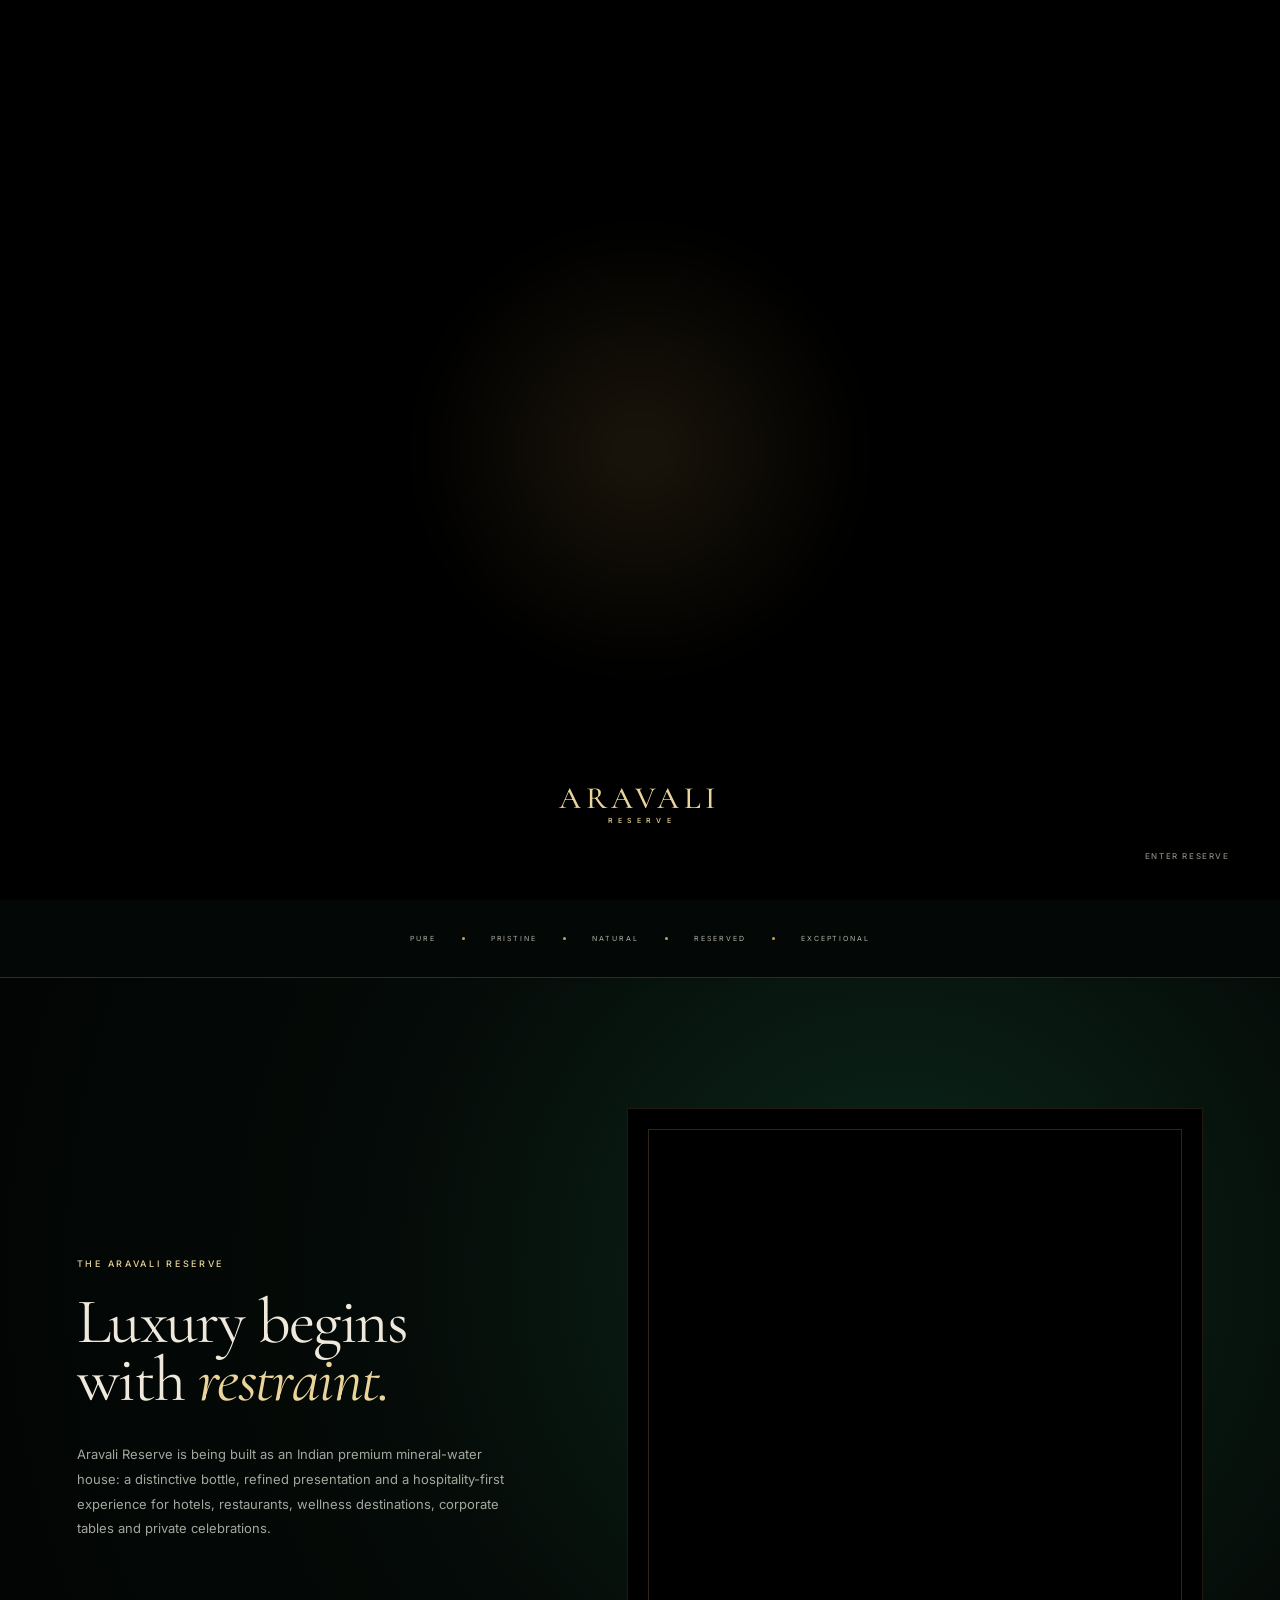
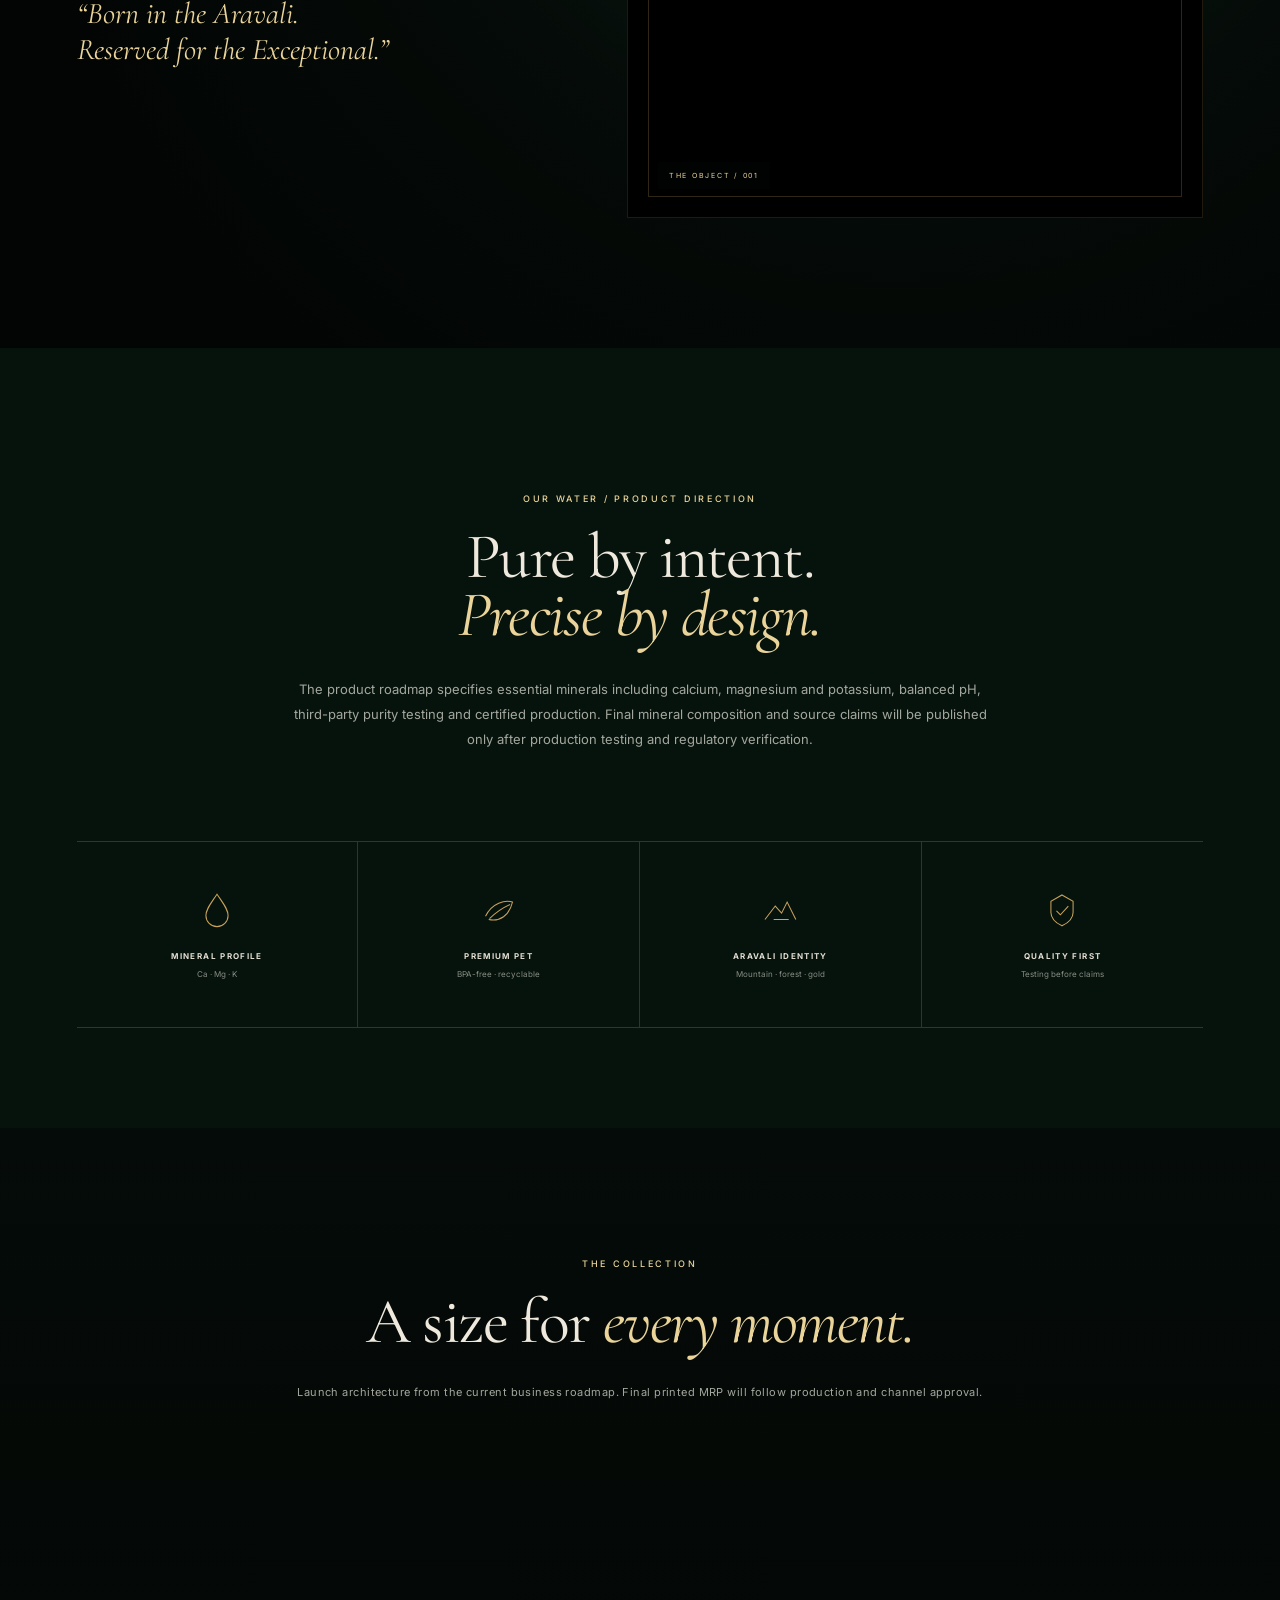
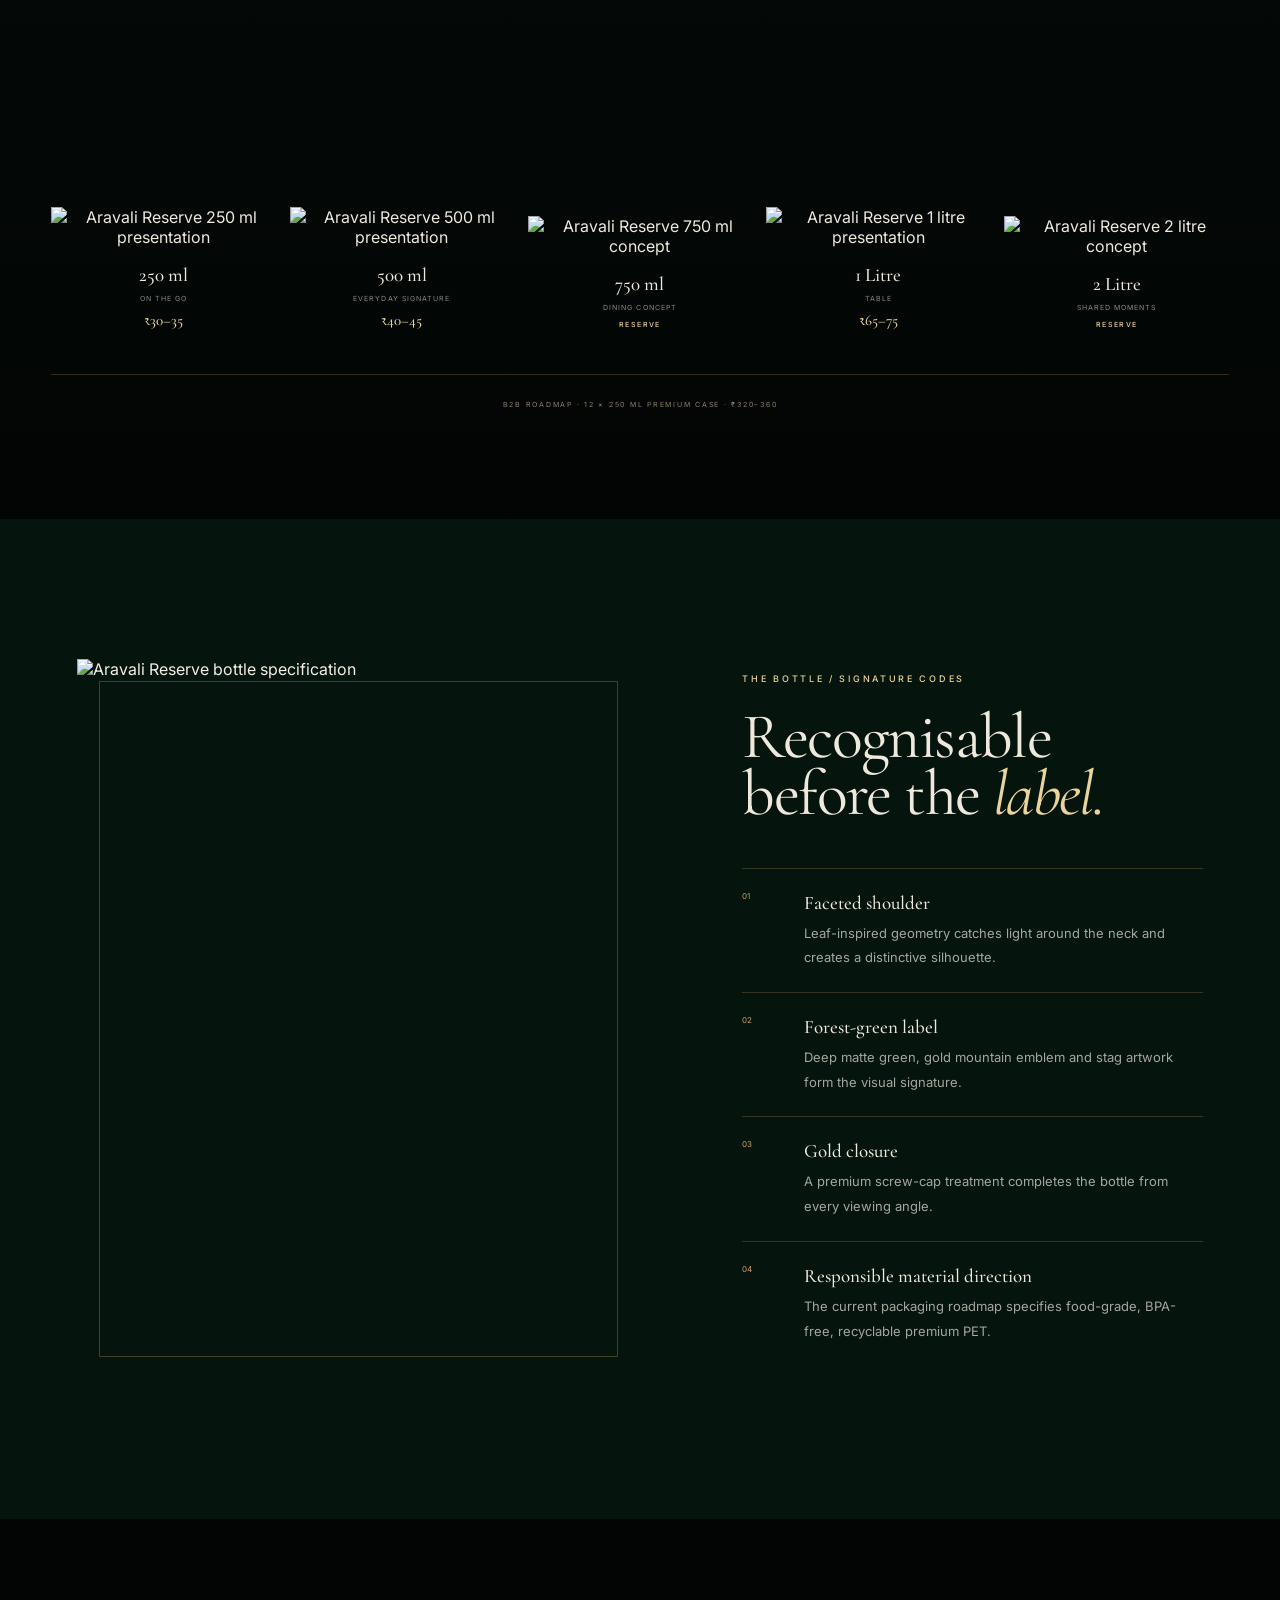
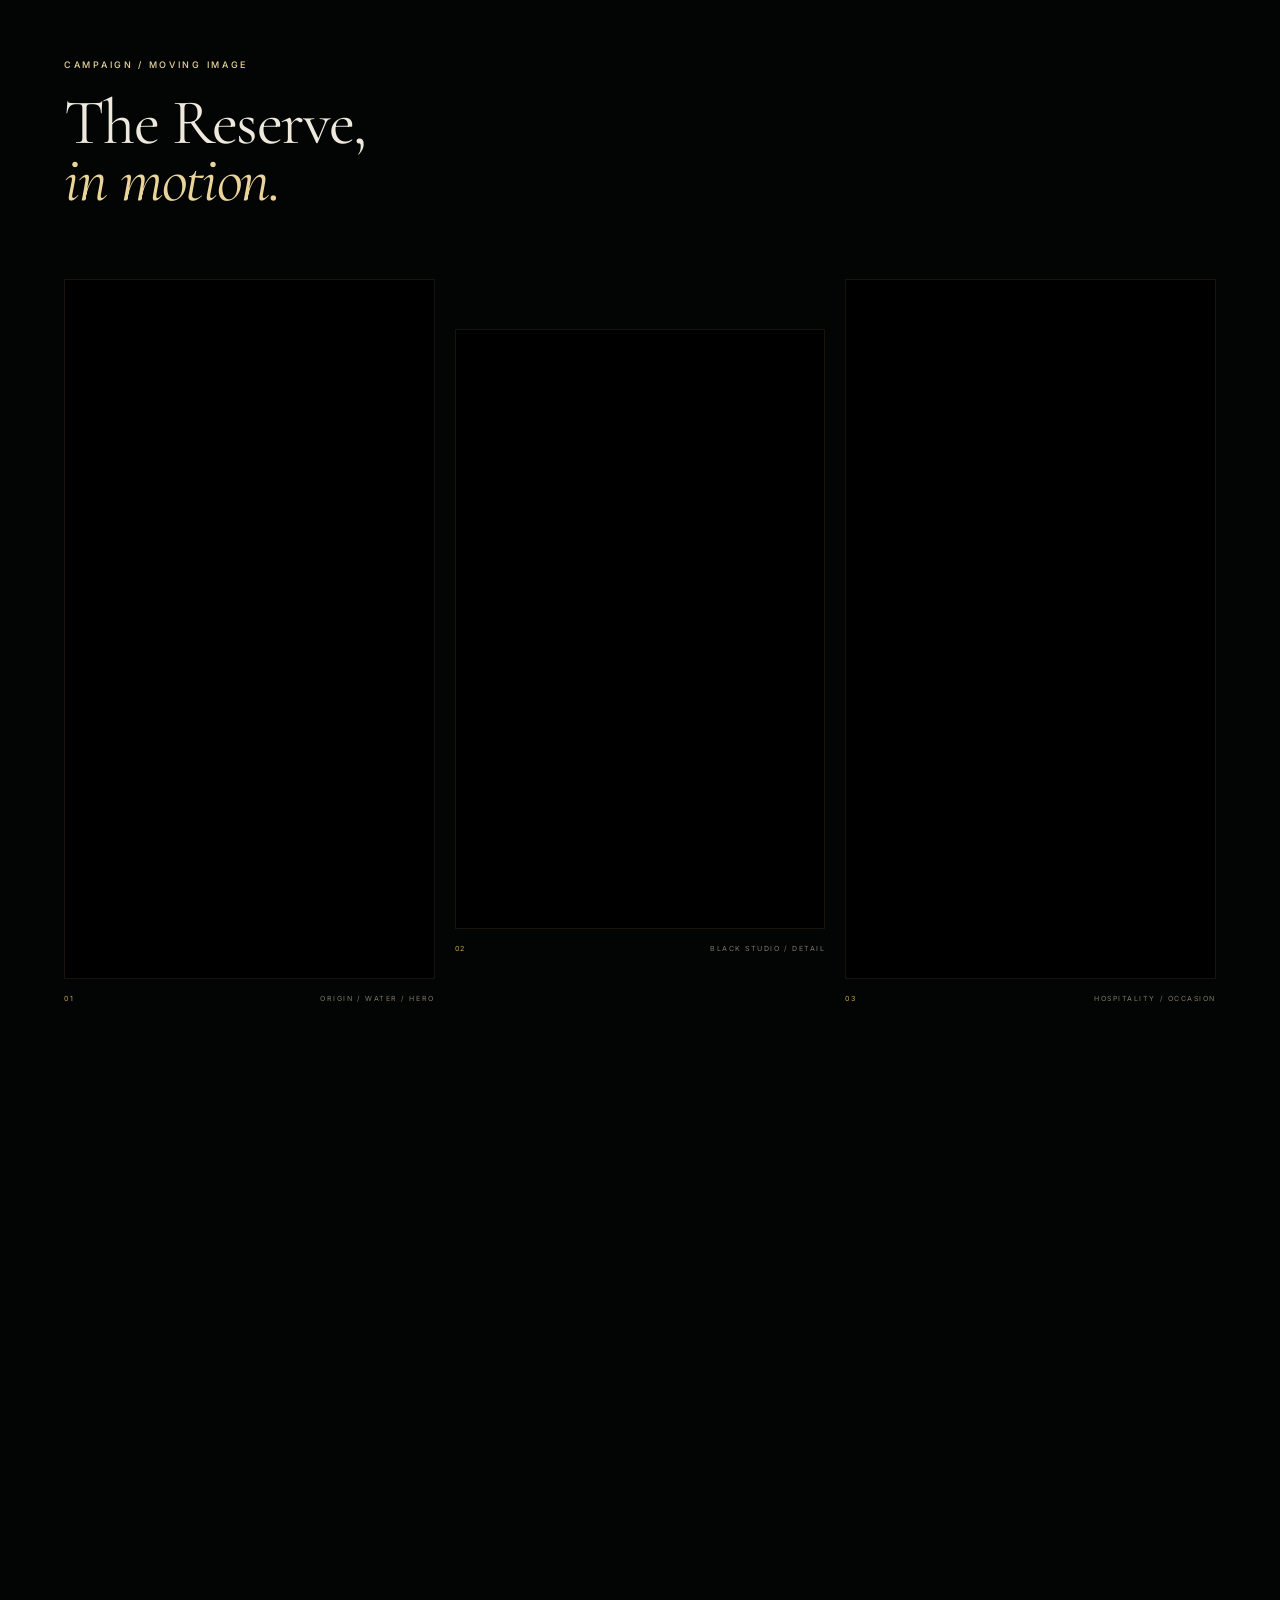
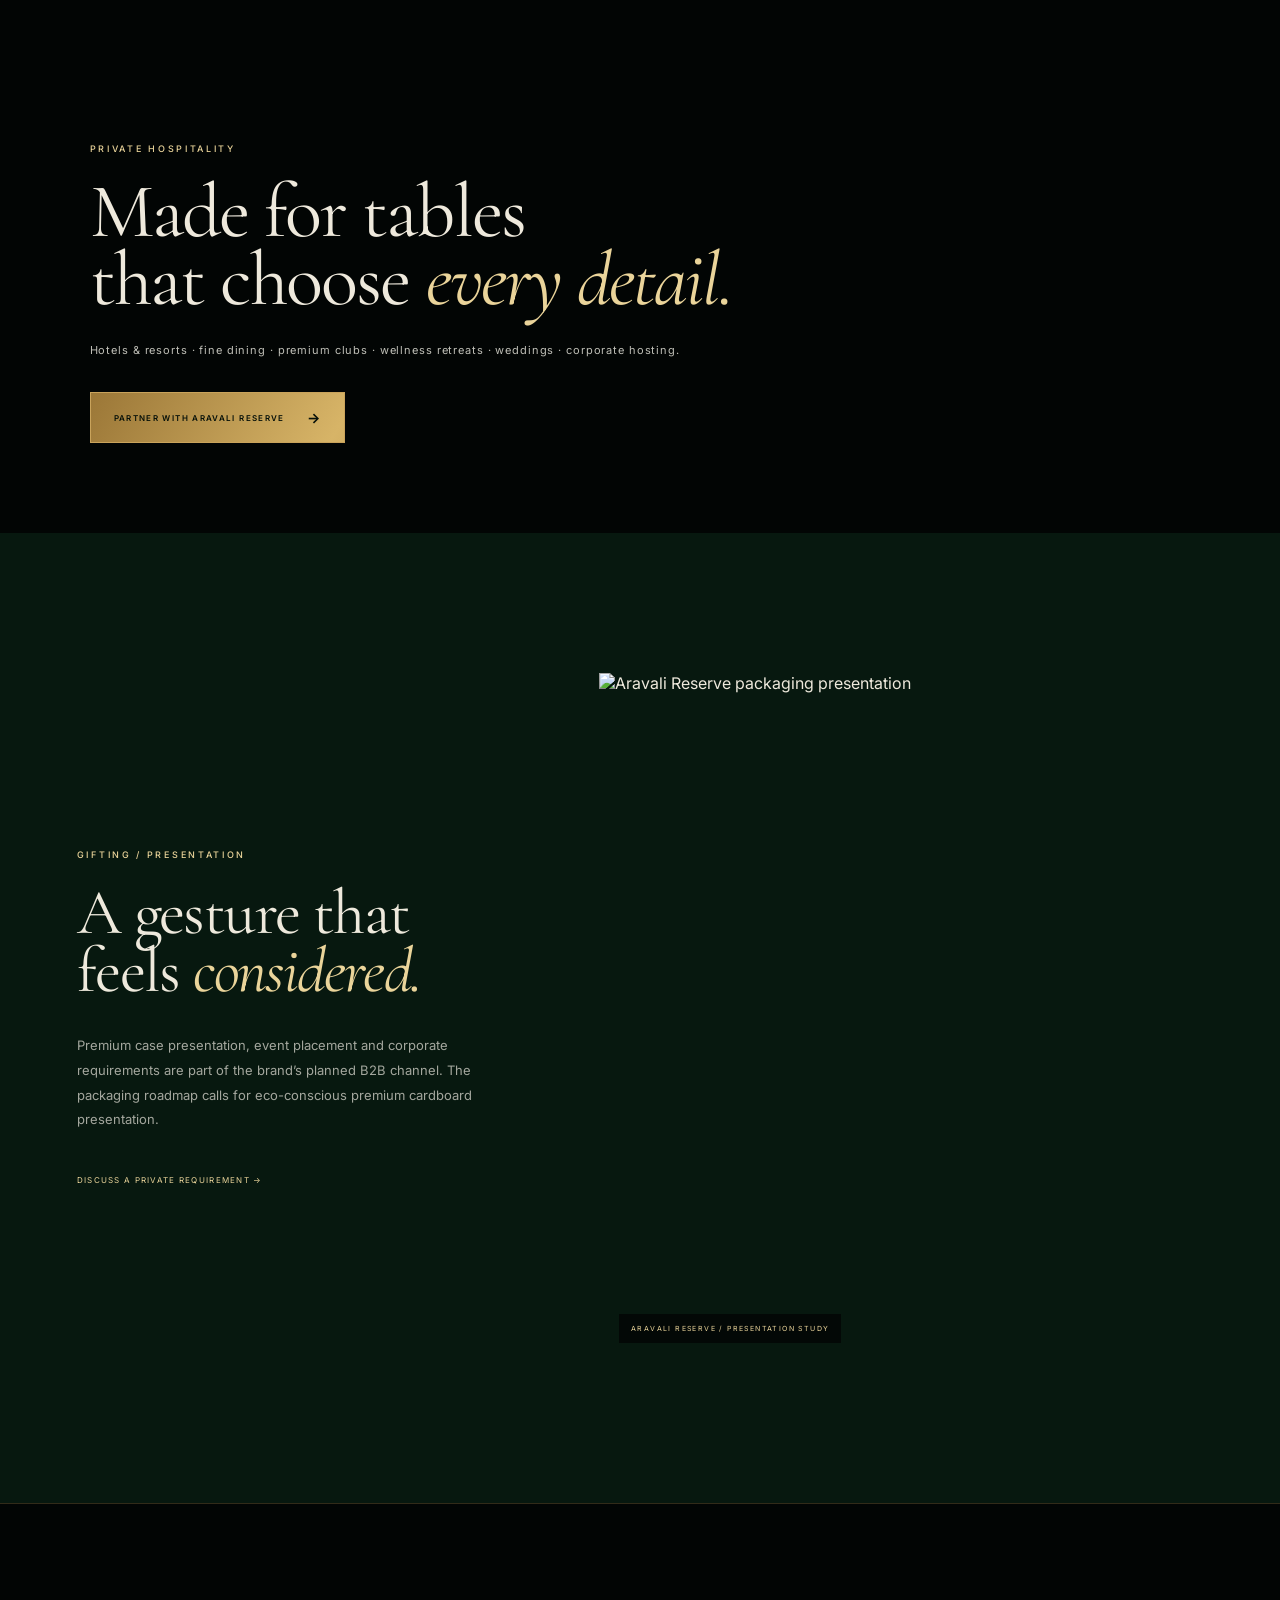
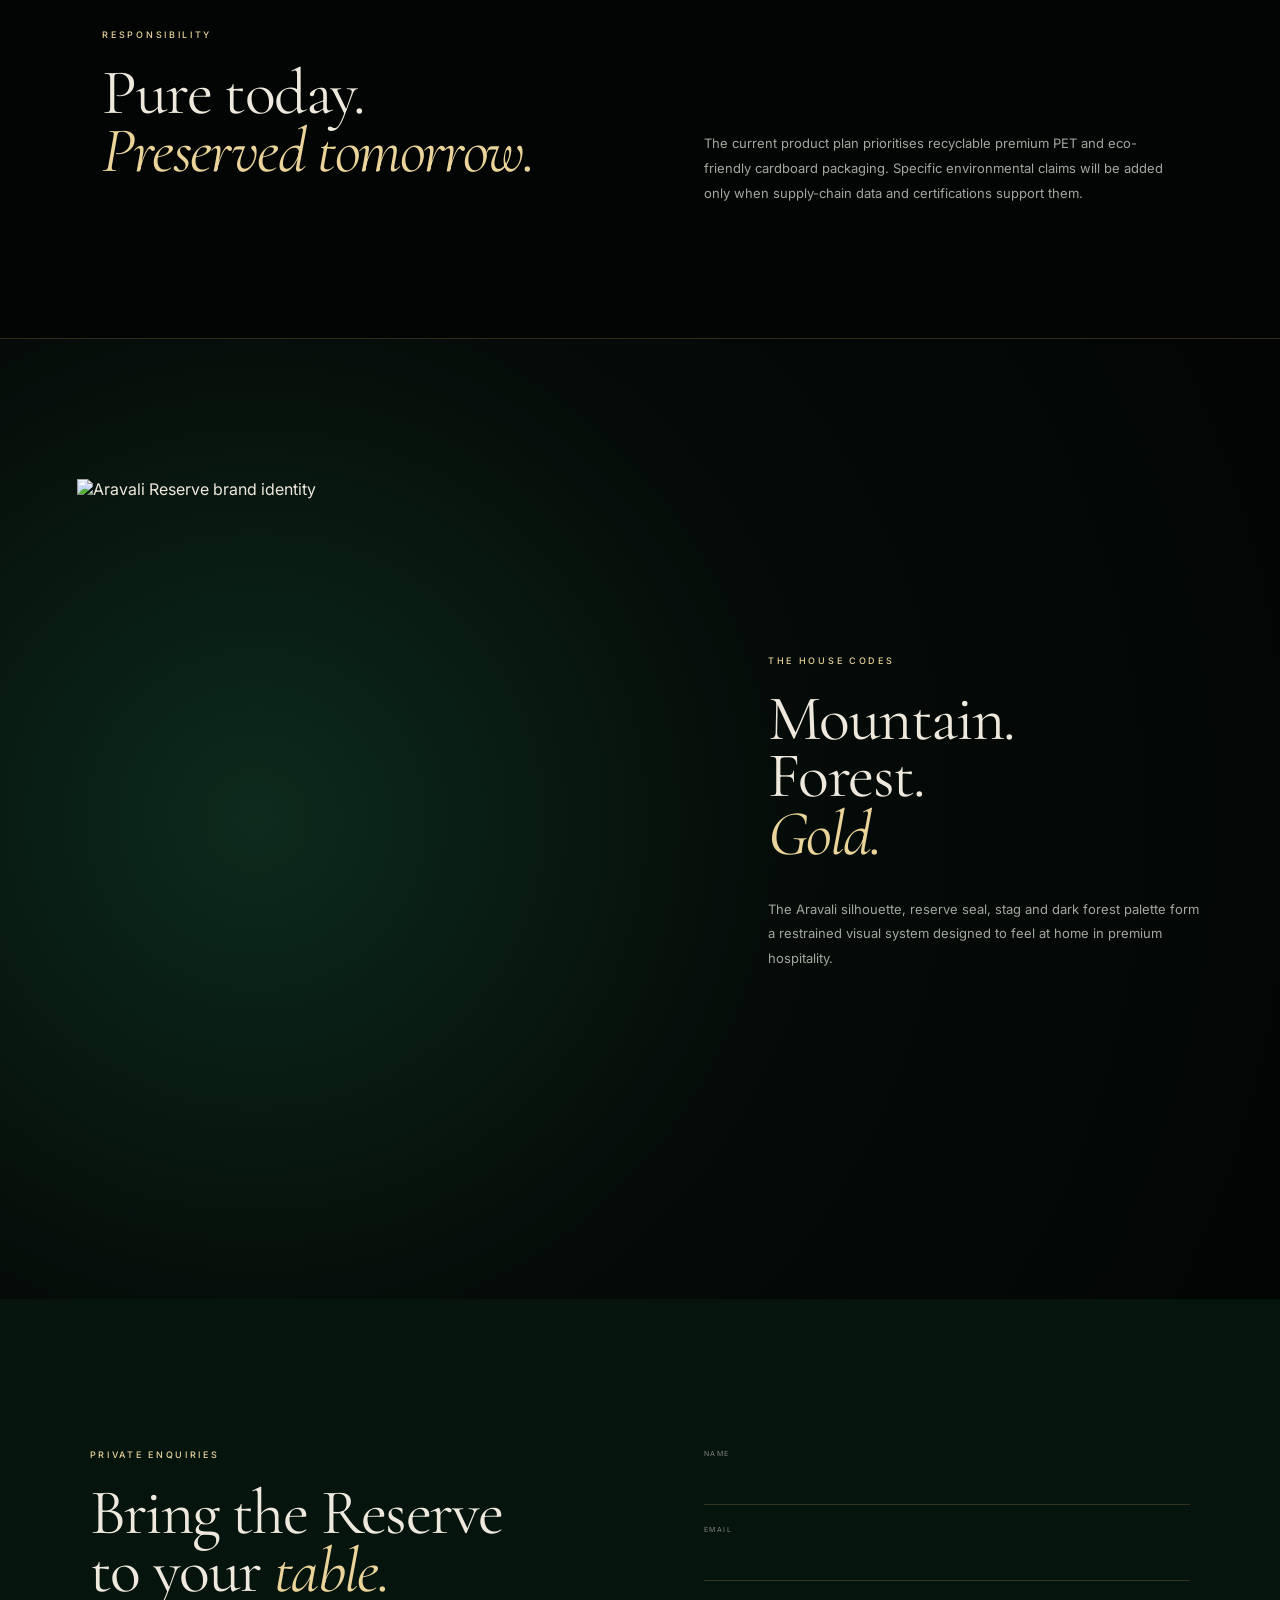
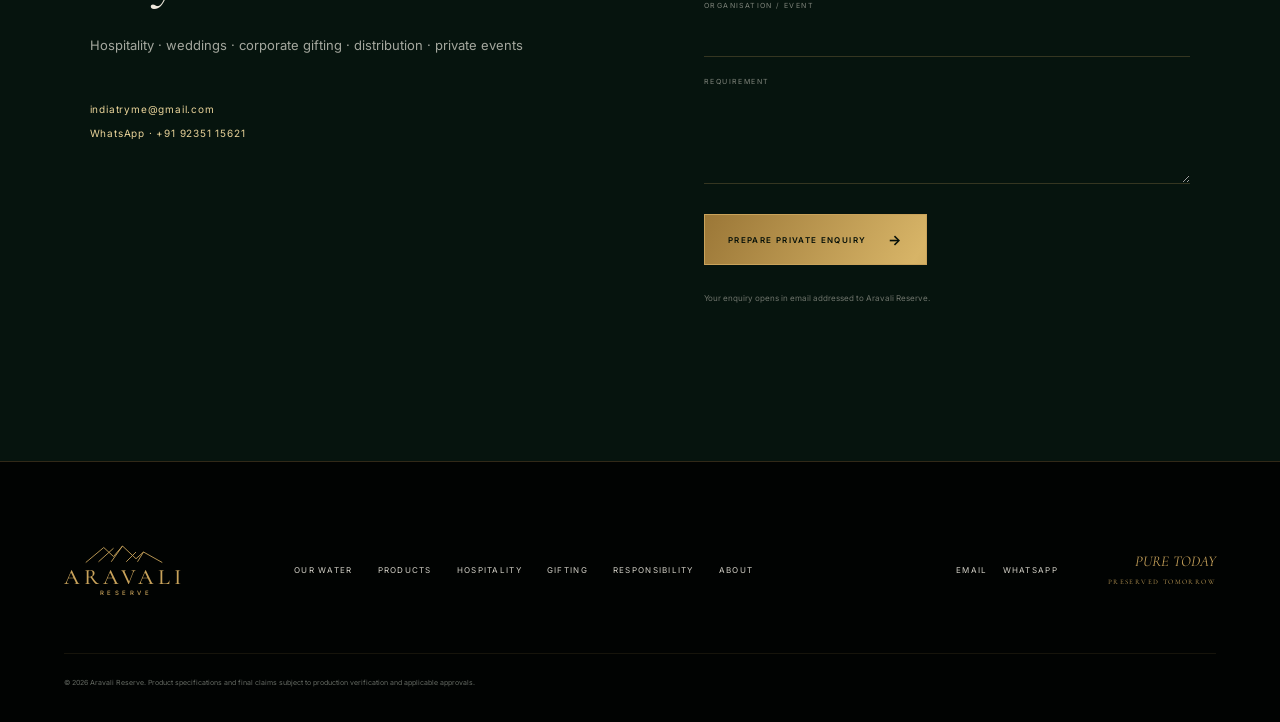
==== commit cda46397: "Use real Aravali bottle visual across product collection" ====
--- a/index.html
+++ b/index.html
@@ -12,14 +12,13 @@
 <link rel="preconnect" href="https://fonts.googleapis.com"><link rel="preconnect" href="https://fonts.gstatic.com" crossorigin><link rel="preconnect" href="https://d2ol7oe51mr4n9.cloudfront.net"><link href="https://fonts.googleapis.com/css2?family=Cormorant+Garamond:ital,wght@0,400;0,500;0,600;1,400&family=Inter:wght@300;400;500;600&display=swap" rel="stylesheet"><link rel="stylesheet" href="styles.css">
 </head><body>
 <div class="intro" id="intro" aria-hidden="true"><video id="introVideo" autoplay muted playsinline preload="auto"><source src="https://d2ol7oe51mr4n9.cloudfront.net/user_3ImSm2PyWO8w1MnjpBunqmh0pvK/f04d73c1-115c-45ad-b0fd-36f87e66e6f4.mp4" type="video/mp4"></video><div class="intro-glow"></div><div class="intro-copy"><span>ARAVALI</span><small>RESERVE</small></div><button id="skipIntro" type="button">ENTER RESERVE</button></div><div class="page-reveal" id="pageReveal"></div><div class="grain"></div><div class="progress" id="progress"></div>
-<header class="site-header" id="nav"><a class="brand" href="#home" aria-label="Aravali Reserve home"><svg viewBox="0 0 110 32" aria-hidden="true"><path d="M4 26 28 6l13 12L53 4l18 17 10-9 25 14M21 25l20-18m-3 18L53 4m5 21 13-13m2 13 8-13"/></svg><b>ARAVALI</b><span>RESERVE</span></a><nav aria-label="Main navigation"><a href="#home">Home</a><a href="#water">Our Water</a><a href="#collection">Products</a><a href="#hospitality">Hospitality</a><a href="#gifting">Gifting</a><a href="#responsibility">Responsibility</a><a href="#story">About</a></nav><a class="outline-btn" href="#enquiry">Enquire Now</a><button class="menu-btn" id="menuBtn" aria-label="Open menu"><i></i><i></i></button></header>
-<div class="mobile-menu" id="mobileMenu"><a href="#home">Home</a><a href="#water">Our Water</a><a href="#collection">Products</a><a href="#hospitality">Hospitality</a><a href="#gifting">Gifting</a><a href="#responsibility">Responsibility</a><a href="#enquiry">Contact</a></div>
+<header class="site-header" id="nav"><a class="brand" href="#home" aria-label="Aravali Reserve home"><svg viewBox="0 0 110 32" aria-hidden="true"><path d="M4 26 28 6l13 12L53 4l18 17 10-9 25 14M21 25l20-18m-3 18L53 4m5 21 13-13m2 13 8-13"/></svg><b>ARAVALI</b><span>RESERVE</span></a><nav aria-label="Main navigation"><a href="#home">Home</a><a href="#water">Our Water</a><a href="#collection">Products</a><a href="#hospitality">Hospitality</a><a href="#gifting">Gifting</a><a href="#responsibility">Responsibility</a><a href="#story">About</a></nav><a class="outline-btn" href="#enquiry">Enquire Now</a><button class="menu-btn" id="menuBtn" aria-label="Open menu"><i></i><i></i></button></header><div class="mobile-menu" id="mobileMenu"><a href="#home">Home</a><a href="#water">Our Water</a><a href="#collection">Products</a><a href="#hospitality">Hospitality</a><a href="#gifting">Gifting</a><a href="#responsibility">Responsibility</a><a href="#enquiry">Contact</a></div>
 <main>
 <section class="hero" id="home"><div class="hero-blur" style="background-image:url('https://d2ol7oe51mr4n9.cloudfront.net/user_3ImSm2PyWO8w1MnjpBunqmh0pvK/a1dd5a6c-4db4-4cfe-b93a-c41b7bbba8ec.jpg')"></div><div class="hero-art" style="background-image:url('https://d2ol7oe51mr4n9.cloudfront.net/user_3ImSm2PyWO8w1MnjpBunqmh0pvK/a1dd5a6c-4db4-4cfe-b93a-c41b7bbba8ec.jpg')"></div><div class="hero-shade"></div><div class="hero-copy reveal"><p class="eyebrow">Premium Mineral Water · India</p><h1>More Than Water.<br><em>A Reserve for</em><br>A Better Tomorrow.</h1><div class="origin-line"><i></i><span>Born in the Aravali</span></div><div class="hero-actions"><a class="gold-btn" href="#story">Explore Our Story <b>→</b></a><button class="film-link" data-film="hero"><span>▶</span> Watch our film</button></div></div><aside class="hero-code reveal"><i></i><p>PURITY<br>HERITAGE<br>CRAFT<br>A HIGHER STANDARD</p></aside><div class="hero-place"><svg viewBox="0 0 80 26"><path d="M2 22 20 7l10 9L41 4l13 14 9-8 15 12"/></svg><span>ARAVALI HILLS<br>RAJASTHAN · INDIA</span></div><a class="scroll" href="#water"><i></i>SCROLL TO DISCOVER</a></section>
 <section class="manifesto-strip"><span>PURE</span><i></i><span>PRISTINE</span><i></i><span>NATURAL</span><i></i><span>RESERVED</span><i></i><span>EXCEPTIONAL</span></section>
 <section class="story reveal" id="story"><div class="story-copy"><p class="eyebrow">The Aravali Reserve</p><h2>Luxury begins<br>with <em>restraint.</em></h2><p>Aravali Reserve is being built as an Indian premium mineral-water house: a distinctive bottle, refined presentation and a hospitality-first experience for hotels, restaurants, wellness destinations, corporate tables and private celebrations.</p><blockquote>“Born in the Aravali.<br>Reserved for the Exceptional.”</blockquote></div><div class="story-visual"><video autoplay muted loop playsinline preload="metadata"><source src="https://d2ol7oe51mr4n9.cloudfront.net/user_3ImSm2PyWO8w1MnjpBunqmh0pvK/419d5419-5adc-4d50-a67a-6a12fd814faa.mp4" type="video/mp4"></video><span>THE OBJECT / 001</span></div></section>
 <section class="water reveal" id="water"><div class="water-head"><p class="eyebrow">Our Water / Product Direction</p><h2>Pure by intent.<br><em>Precise by design.</em></h2><p>The product roadmap specifies essential minerals including calcium, magnesium and potassium, balanced pH, third-party purity testing and certified production. Final mineral composition and source claims will be published only after production testing and regulatory verification.</p></div><div class="water-specs"><article><svg viewBox="0 0 48 48"><path d="M24 4C16 16 10 23 10 31a14 14 0 0 0 28 0C38 23 32 16 24 4Z"/></svg><b>MINERAL PROFILE</b><span>Ca · Mg · K</span></article><article><svg viewBox="0 0 48 48"><path d="M7 32c8-17 25-21 34-18-4 17-16 25-30 22M12 35c8-8 15-13 26-18"/></svg><b>PREMIUM PET</b><span>BPA-free · recyclable</span></article><article><svg viewBox="0 0 48 48"><path d="m5 36 13-17 8 9 7-14 11 22M16 36h19"/></svg><b>ARAVALI IDENTITY</b><span>Mountain · forest · gold</span></article><article><svg viewBox="0 0 48 48"><path d="m24 5 14 8v14c0 8-6 13-14 17-8-4-14-9-14-17V13Z"/><path d="m17 25 5 5 10-11"/></svg><b>QUALITY FIRST</b><span>Testing before claims</span></article></div></section>
-<section class="collection reveal" id="collection"><div class="section-heading center"><p class="eyebrow">The Collection</p><h2>A size for <em>every moment.</em></h2><p>Launch architecture from the current business roadmap. Final printed MRP will follow production and channel approval.</p></div><div class="bottle-line"><article><div class="bottle-css s1"><i></i><span>AR</span></div><b>250 ml</b><small>ON THE GO</small><strong>₹30–35</strong></article><article><div class="bottle-css s2"><i></i><span>AR</span></div><b>500 ml</b><small>EVERYDAY SIGNATURE</small><strong>₹40–45</strong></article><article class="concept"><div class="bottle-css s3"><i></i><span>AR</span></div><b>750 ml</b><small>DINING CONCEPT</small><strong>RESERVE</strong></article><article><div class="bottle-css s4"><i></i><span>AR</span></div><b>1 Litre</b><small>TABLE</small><strong>₹65–75</strong></article><article class="concept"><div class="bottle-css s5"><i></i><span>AR</span></div><b>2 Litre</b><small>SHARED MOMENTS</small><strong>RESERVE</strong></article></div><div class="collection-note">B2B ROADMAP · 12 × 250 ML PREMIUM CASE · ₹320–360</div></section>
+<section class="collection reveal" id="collection"><div class="section-heading center"><p class="eyebrow">The Collection</p><h2>A size for <em>every moment.</em></h2><p>Launch architecture from the current business roadmap. Final printed MRP will follow production and channel approval.</p></div><div class="bottle-line"><article><img class="product-bottle p1" src="https://d2ol7oe51mr4n9.cloudfront.net/user_3ImSm2PyWO8w1MnjpBunqmh0pvK/e5c0a67a-513c-4a2d-9169-d485d39f9e59.jpg" alt="Aravali Reserve 250 ml presentation"><b>250 ml</b><small>ON THE GO</small><strong>₹30–35</strong></article><article><img class="product-bottle p2" src="https://d2ol7oe51mr4n9.cloudfront.net/user_3ImSm2PyWO8w1MnjpBunqmh0pvK/e5c0a67a-513c-4a2d-9169-d485d39f9e59.jpg" alt="Aravali Reserve 500 ml presentation"><b>500 ml</b><small>EVERYDAY SIGNATURE</small><strong>₹40–45</strong></article><article class="concept"><img class="product-bottle p3" src="https://d2ol7oe51mr4n9.cloudfront.net/user_3ImSm2PyWO8w1MnjpBunqmh0pvK/e5c0a67a-513c-4a2d-9169-d485d39f9e59.jpg" alt="Aravali Reserve 750 ml concept"><b>750 ml</b><small>DINING CONCEPT</small><strong>RESERVE</strong></article><article><img class="product-bottle p4" src="https://d2ol7oe51mr4n9.cloudfront.net/user_3ImSm2PyWO8w1MnjpBunqmh0pvK/e5c0a67a-513c-4a2d-9169-d485d39f9e59.jpg" alt="Aravali Reserve 1 litre presentation"><b>1 Litre</b><small>TABLE</small><strong>₹65–75</strong></article><article class="concept"><img class="product-bottle p5" src="https://d2ol7oe51mr4n9.cloudfront.net/user_3ImSm2PyWO8w1MnjpBunqmh0pvK/e5c0a67a-513c-4a2d-9169-d485d39f9e59.jpg" alt="Aravali Reserve 2 litre concept"><b>2 Litre</b><small>SHARED MOMENTS</small><strong>RESERVE</strong></article></div><div class="collection-note">B2B ROADMAP · 12 × 250 ML PREMIUM CASE · ₹320–360</div></section>
 <section class="bottle-design reveal"><div class="design-image"><img loading="lazy" src="https://d2ol7oe51mr4n9.cloudfront.net/user_3ImSm2PyWO8w1MnjpBunqmh0pvK/9287a38a-9b7d-43e9-a1c7-3cd100dd455e.jpg" alt="Aravali Reserve bottle specification"></div><div class="design-copy"><p class="eyebrow">The Bottle / Signature Codes</p><h2>Recognisable<br>before the <em>label.</em></h2><ol><li><span>01</span><div><b>Faceted shoulder</b><p>Leaf-inspired geometry catches light around the neck and creates a distinctive silhouette.</p></div></li><li><span>02</span><div><b>Forest-green label</b><p>Deep matte green, gold mountain emblem and stag artwork form the visual signature.</p></div></li><li><span>03</span><div><b>Gold closure</b><p>A premium screw-cap treatment completes the bottle from every viewing angle.</p></div></li><li><span>04</span><div><b>Responsible material direction</b><p>The current packaging roadmap specifies food-grade, BPA-free, recyclable premium PET.</p></div></li></ol></div></section>
 <section class="film-suite reveal" id="films"><div class="section-heading"><p class="eyebrow">Campaign / Moving Image</p><h2>The Reserve,<br><em>in motion.</em></h2></div><div class="film-rail"><figure class="film tall"><video muted loop playsinline preload="metadata" poster="https://d2ol7oe51mr4n9.cloudfront.net/user_3ImSm2PyWO8w1MnjpBunqmh0pvK/a1dd5a6c-4db4-4cfe-b93a-c41b7bbba8ec.jpg"><source src="https://d2ol7oe51mr4n9.cloudfront.net/user_3ImSm2PyWO8w1MnjpBunqmh0pvK/4db2f2e5-20f0-47f2-9f7d-09650e1ff4a2.mp4"></video><figcaption><span>01</span> ORIGIN / WATER / HERO</figcaption></figure><figure class="film"><video muted loop playsinline preload="metadata"><source src="https://d2ol7oe51mr4n9.cloudfront.net/user_3ImSm2PyWO8w1MnjpBunqmh0pvK/b270b40a-9db7-42ae-972f-b22b9381fafd.mp4"></video><figcaption><span>02</span> BLACK STUDIO / DETAIL</figcaption></figure><figure class="film tall"><video muted loop playsinline preload="metadata"><source src="https://d2ol7oe51mr4n9.cloudfront.net/user_3ImSm2PyWO8w1MnjpBunqmh0pvK/fce0a533-78a2-49bf-b994-c24c4b467c70.mp4"></video><figcaption><span>03</span> HOSPITALITY / OCCASION</figcaption></figure></div></section>
 <section class="hospitality reveal" id="hospitality"><video autoplay muted loop playsinline preload="metadata"><source src="https://d2ol7oe51mr4n9.cloudfront.net/user_3ImSm2PyWO8w1MnjpBunqmh0pvK/fce0a533-78a2-49bf-b994-c24c4b467c70.mp4"></video><div class="hospitality-shade"></div><div class="hospitality-copy"><p class="eyebrow">Private Hospitality</p><h2>Made for tables<br>that choose <em>every detail.</em></h2><p>Hotels & resorts · fine dining · premium clubs · wellness retreats · weddings · corporate hosting.</p><a class="gold-btn" href="#enquiry">Partner with Aravali Reserve <b>→</b></a></div></section>
@@ -27,6 +26,4 @@
 <section class="responsibility reveal" id="responsibility"><div><p class="eyebrow">Responsibility</p><h2>Pure today.<br><em>Preserved tomorrow.</em></h2></div><p>The current product plan prioritises recyclable premium PET and eco-friendly cardboard packaging. Specific environmental claims will be added only when supply-chain data and certifications support them.</p></section>
 <section class="brand-codes reveal"><figure><img loading="lazy" src="https://d2ol7oe51mr4n9.cloudfront.net/user_3ImSm2PyWO8w1MnjpBunqmh0pvK/7159a1e0-6271-493d-bc53-121bd0b5cb19.jpg" alt="Aravali Reserve brand identity"></figure><div><p class="eyebrow">The House Codes</p><h2>Mountain.<br>Forest.<br><em>Gold.</em></h2><p>The Aravali silhouette, reserve seal, stag and dark forest palette form a restrained visual system designed to feel at home in premium hospitality.</p></div></section>
 <section class="enquiry reveal" id="enquiry"><div class="enquiry-copy"><p class="eyebrow">Private Enquiries</p><h2>Bring the Reserve<br>to your <em>table.</em></h2><p>Hospitality · weddings · corporate gifting · distribution · private events</p><div class="direct"><a href="mailto:indiatryme@gmail.com">indiatryme@gmail.com</a><a href="https://wa.me/919235115621?text=Hello%20Aravali%20Reserve%2C%20I%27d%20like%20to%20make%20a%20private%20enquiry." target="_blank" rel="noopener">WhatsApp · +91 92351 15621</a></div></div><form id="enquiryForm"><label>Name<input name="name" required autocomplete="name"></label><label>Email<input name="email" type="email" required autocomplete="email"></label><label>Organisation / Event<input name="organisation"></label><label>Requirement<textarea name="message" rows="4"></textarea></label><button class="gold-btn" type="submit">Prepare Private Enquiry <b>→</b></button><p class="form-note">Your enquiry opens in email addressed to Aravali Reserve.</p></form></section>
-</main>
-<footer><a class="brand footer-brand" href="#home"><svg viewBox="0 0 110 32"><path d="M4 26 28 6l13 12L53 4l18 17 10-9 25 14M21 25l20-18m-3 18L53 4m5 21 13-13m2 13 8-13"/></svg><b>ARAVALI</b><span>RESERVE</span></a><nav><a href="#water">Our Water</a><a href="#collection">Products</a><a href="#hospitality">Hospitality</a><a href="#gifting">Gifting</a><a href="#responsibility">Responsibility</a><a href="#story">About</a></nav><div class="footer-contact"><a href="mailto:indiatryme@gmail.com">Email</a><a href="https://wa.me/919235115621" target="_blank" rel="noopener">WhatsApp</a></div><p class="footer-line">PURE TODAY<br><span>PRESERVED TOMORROW</span></p><small>© 2026 Aravali Reserve. Product specifications and final claims subject to production verification and applicable approvals.</small></footer>
-<div class="film-modal" id="filmModal" aria-hidden="true"><button id="closeFilm">×</button><video controls playsinline id="modalVideo"><source src="https://d2ol7oe51mr4n9.cloudfront.net/user_3ImSm2PyWO8w1MnjpBunqmh0pvK/4db2f2e5-20f0-47f2-9f7d-09650e1ff4a2.mp4" type="video/mp4"></video></div><script src="script.js"></script></body></html>+</main><footer><a class="brand footer-brand" href="#home"><svg viewBox="0 0 110 32"><path d="M4 26 28 6l13 12L53 4l18 17 10-9 25 14M21 25l20-18m-3 18L53 4m5 21 13-13m2 13 8-13"/></svg><b>ARAVALI</b><span>RESERVE</span></a><nav><a href="#water">Our Water</a><a href="#collection">Products</a><a href="#hospitality">Hospitality</a><a href="#gifting">Gifting</a><a href="#responsibility">Responsibility</a><a href="#story">About</a></nav><div class="footer-contact"><a href="mailto:indiatryme@gmail.com">Email</a><a href="https://wa.me/919235115621" target="_blank" rel="noopener">WhatsApp</a></div><p class="footer-line">PURE TODAY<br><span>PRESERVED TOMORROW</span></p><small>© 2026 Aravali Reserve. Product specifications and final claims subject to production verification and applicable approvals.</small></footer><div class="film-modal" id="filmModal" aria-hidden="true"><button id="closeFilm">×</button><video controls playsinline id="modalVideo"><source src="https://d2ol7oe51mr4n9.cloudfront.net/user_3ImSm2PyWO8w1MnjpBunqmh0pvK/4db2f2e5-20f0-47f2-9f7d-09650e1ff4a2.mp4" type="video/mp4"></video></div><script src="script.js"></script></body></html>
--- a/styles.css
+++ b/styles.css
@@ -1 +1 @@
-:root{--ink:#050b08;--deep:#07150e;--green:#0d2a1b;--gold:#d4ad63;--gold2:#8e6a31;--ivory:#f0eadc;--muted:#9ca398;--serif:'Cormorant Garamond',serif;--sans:'Inter',sans-serif}*{box-sizing:border-box}html{scroll-behavior:smooth;background:var(--ink)}body{margin:0;background:var(--ink);color:var(--ivory);font-family:var(--sans);overflow-x:hidden}.grain{position:fixed;inset:0;z-index:90;pointer-events:none;opacity:.045;background-image:url("data:image/svg+xml,%3Csvg viewBox='0 0 180 180' xmlns='http://www.w3.org/2000/svg'%3E%3Cfilter id='n'%3E%3CfeTurbulence type='fractalNoise' baseFrequency='.75' numOctaves='3'/%3E%3C/filter%3E%3Crect width='100%25' height='100%25' filter='url(%23n)' opacity='.7'/%3E%3C/svg%3E")}.progress{position:fixed;z-index:100;top:0;left:0;height:2px;width:100%;background:var(--gold);transform:scaleX(0);transform-origin:left}.loader{position:fixed;inset:0;z-index:200;background:#020604;display:grid;place-items:center;transition:.9s}.loader.hide{opacity:0;visibility:hidden}.crest{width:120px;height:120px;border:1px solid var(--gold2);border-radius:50%;display:grid;place-items:center;color:var(--gold);font:500 40px var(--serif);position:relative}.crest span{position:absolute;top:140px;white-space:nowrap;font:500 9px var(--sans);letter-spacing:.35em}.loader i{position:absolute;bottom:16%;width:140px;height:1px;background:#3b2f1d;overflow:hidden}.loader i:after{content:'';position:absolute;inset:0;background:var(--gold);animation:load 1.5s infinite;transform:translateX(-100%)}@keyframes load{to{transform:translateX(100%)}}header{position:fixed;z-index:80;top:0;left:0;right:0;height:90px;padding:0 5vw;display:flex;align-items:center;justify-content:space-between;background:linear-gradient(#030806c7,transparent);transition:.35s}header.scrolled{height:72px;background:#04100ce8;backdrop-filter:blur(18px);border-bottom:1px solid #d4ad6318}.brand{text-decoration:none;color:var(--gold);display:flex;flex-direction:column;line-height:.8}.brand b{font:600 23px var(--serif);letter-spacing:.13em}.brand span{font-size:8px;letter-spacing:.48em;margin-top:8px}header nav{display:flex;gap:30px}header nav a,.nav-cta{color:#ddd8cc;text-decoration:none;font-size:10px;letter-spacing:.14em;text-transform:uppercase}.nav-cta{border:1px solid #7c6338;border-radius:999px;padding:13px 18px;color:var(--gold)}#menuBtn{display:none;background:none;border:0;width:42px;height:42px}#menuBtn i{display:block;width:22px;height:1px;background:var(--gold);margin:7px auto}.mobile-menu{display:none}.hero{height:100svh;min-height:760px;position:relative;overflow:hidden;display:flex;align-items:center;padding:0 6vw}.hero video{position:absolute;inset:0;width:100%;height:100%;object-fit:cover;object-position:60% 50%;filter:saturate(.85) contrast(1.08)}.hero-vignette{position:absolute;inset:0;background:linear-gradient(90deg,#020604f2 0%,#020604c9 34%,#0206044f 63%,#020604a8 100%),linear-gradient(0deg,#030806c9,transparent 45%)}.hero-copy{position:relative;z-index:2;max-width:780px;margin-top:7vh}.kicker{color:var(--gold);font-size:10px;letter-spacing:.22em;text-transform:uppercase;margin:0 0 25px}.hero h1,.section-title h2,.detail-copy h2,.edition-copy h2,.identity-copy h2,.hospitality h2,.enquiry h2{font:500 clamp(55px,6vw,94px)/.91 var(--serif);letter-spacing:-.025em;margin:0}.hero h1 em,.section-title h2 em{color:var(--gold);font-weight:400}.hero-copy>p:not(.kicker){max-width:550px;color:#b9bdb5;line-height:1.75;margin:30px 0;font-size:15px}.hero-actions{display:flex;gap:14px}.gold-btn,.ghost-btn{display:inline-flex;align-items:center;justify-content:center;text-decoration:none;border-radius:999px;padding:16px 22px;text-transform:uppercase;letter-spacing:.14em;font:600 10px var(--sans);transition:.3s}.gold-btn{background:var(--gold);color:#071009;border:1px solid var(--gold)}.gold-btn:hover{transform:translateY(-2px);box-shadow:0 18px 50px #d4ad6324}.ghost-btn{color:var(--ivory);border:1px solid #ffffff3b}.hero-side{position:absolute;z-index:2;right:4vw;bottom:12vh;border-left:1px solid #d4ad6359;padding-left:18px}.hero-side span{color:var(--gold);font:italic 28px var(--serif)}.hero-side p{font-size:9px;line-height:1.7;letter-spacing:.18em;color:#c9c4b8}.scroll{position:absolute;z-index:2;left:6vw;bottom:28px;font-size:8px;letter-spacing:.25em;color:#8e958c;display:flex;align-items:center;gap:12px}.scroll i{width:70px;height:1px;background:var(--gold2)}.marquee{overflow:hidden;border-block:1px solid #d4ad631b;background:#06100b;padding:15px 0;white-space:nowrap}.marquee div{display:inline-block;color:#a8874c;font-size:9px;letter-spacing:.28em;animation:marquee 28s linear infinite}@keyframes marquee{to{transform:translateX(-50%)}}.reveal{opacity:0;transform:translateY(25px);transition:opacity 1s,transform 1s}.reveal.visible{opacity:1;transform:none}.section-title{max-width:900px}.center{text-align:center;margin-inline:auto}.intro{color:var(--muted);font-size:12px;letter-spacing:.04em}.bottle-stage{padding:140px 6vw;background:radial-gradient(circle at 68% 45%,#123321 0,#07140d 27%,#050b08 62%)}.stage-grid{display:grid;grid-template-columns:.72fr 1.28fr;gap:6vw;align-items:center;margin-top:70px}.stage-copy{border-top:1px solid #d4ad6324}.spec{display:grid;grid-template-columns:40px 150px 1fr;gap:18px;padding:28px 0;border-bottom:1px solid #d4ad6324}.spec span{color:var(--gold);font-size:10px}.spec b{font:500 18px var(--serif);color:#e6ddcb}.spec p{margin:0;color:var(--muted);font-size:12px;line-height:1.7}.bottle-360{height:680px;position:relative;display:grid;place-items:center;perspective:1200px;overflow:hidden}.bottle-360 img{position:relative;z-index:3;width:min(650px,90%);max-height:590px;object-fit:contain;mix-blend-mode:screen;filter:drop-shadow(0 40px 45px #000);transition:transform .12s ease-out}.halo{position:absolute;width:440px;height:440px;border-radius:50%;background:radial-gradient(circle,#d4ad631d,transparent 68%);filter:blur(5px)}.orbit{position:absolute;border:1px solid #d4ad6329;border-radius:50%;transform:rotateX(72deg)}.orbit.one{width:560px;height:250px}.orbit.two{width:420px;height:190px}.drag{position:absolute;bottom:12px;color:#6f776e;font-size:8px;letter-spacing:.22em}.detail-film{min-height:900px;padding:100px 6vw;display:grid;grid-template-columns:.8fr 1.2fr;gap:7vw;align-items:center;background:#08150f}.detail-film video{width:100%;height:760px;object-fit:cover;border:1px solid #d4ad6322}.detail-copy h2{font-size:clamp(54px,5vw,78px)}.detail-copy>p:last-child,.edition-copy>p,.identity-copy>p{color:var(--muted);font-size:14px;line-height:1.8;max-width:470px}.collection{padding:140px 5vw;background:#040806}.sizes{display:grid;grid-template-columns:repeat(5,1fr);gap:1px;background:#d4ad6320;border:1px solid #d4ad6320;margin:75px 0 80px}.sizes article{background:#07110c;min-height:210px;padding:35px;display:flex;flex-direction:column;justify-content:flex-end;transition:.35s}.sizes article:hover,.sizes .featured{background:linear-gradient(160deg,#153421,#09130e)}.sizes small{color:#a7aca3;text-transform:uppercase;letter-spacing:.15em}.sizes b{font:500 46px var(--serif);color:var(--gold);margin:8px 0}.sizes span{font-size:9px;letter-spacing:.18em;text-transform:uppercase;color:#747c73}.full-spec{margin:0}.full-spec img{width:100%;max-height:900px;object-fit:contain;display:block;background:#07110c}.full-spec figcaption,.pack-grid figcaption,.film-grid span{padding-top:14px;color:#7f867d;font-size:9px;letter-spacing:.17em;text-transform:uppercase}.editions{padding:130px 6vw;display:grid;grid-template-columns:1.1fr .9fr;gap:8vw;align-items:center;background:#0a1c13}.edition-image img{width:100%;height:800px;object-fit:contain;display:block}.edition-copy h2{font-size:clamp(54px,5vw,80px)}.edition-copy ul{list-style:none;padding:0;margin:40px 0 0;border-top:1px solid #d4ad6328}.edition-copy li{padding:17px 0;border-bottom:1px solid #d4ad6328;color:#c3c7bf;font-size:12px}.packaging{padding:140px 5vw}.pack-grid{display:grid;grid-template-columns:1.15fr .85fr .85fr;gap:18px;margin-top:70px;align-items:start}.pack-grid figure{margin:0;overflow:hidden}.pack-grid img{width:100%;height:610px;object-fit:cover;display:block;transition:1s}.pack-grid figure:nth-child(2) img,.pack-grid figure:nth-child(3) img{height:500px}.pack-grid figure:hover img{transform:scale(1.025)}.identity{padding:130px 6vw;background:#07150e;display:grid;grid-template-columns:.6fr 1.4fr;gap:7vw;align-items:center}.identity-copy h2{font-size:clamp(58px,6vw,90px)}.identity-art{display:grid;grid-template-columns:1fr 1fr;gap:15px}.identity-art img{width:100%;height:620px;object-fit:cover}.films{padding:140px 5vw}.film-grid{display:grid;grid-template-columns:1fr 1.3fr;gap:20px;margin-top:75px;align-items:center}.film-grid article{overflow:hidden}.film-grid video,.film-grid img{width:100%;height:720px;object-fit:cover;display:block;background:#020604}.film-grid .still img{height:560px}.hospitality{min-height:850px;padding:8vw;display:flex;align-items:flex-end;position:relative;overflow:hidden}.hospitality-bg{position:absolute;inset:0;background:linear-gradient(90deg,#030806db,#0308063d),url('https://d2ol7oe51mr4n9.cloudfront.net/user_3ImSm2PyWO8w1MnjpBunqmh0pvK/c2891740-8a98-410a-8701-44b9ef1f5cc0.jpg') center/cover;transform:scale(1.02)}.hospitality>div:last-child{position:relative;z-index:2;max-width:750px}.hospitality h2{font-size:clamp(58px,6vw,90px)}.hospitality p:not(.kicker){color:#c3c6bf;margin:28px 0;line-height:1.7}.enquiry{padding:140px 6vw;display:grid;grid-template-columns:1fr 1fr;gap:9vw;background:#040906}.enquiry h2{font-size:clamp(58px,6vw,88px)}.enquiry-copy>p:not(.kicker){color:var(--muted);line-height:1.8}.direct{display:flex;flex-direction:column;gap:12px;margin-top:40px}.direct a{color:var(--gold);font-size:12px;text-decoration:none;letter-spacing:.06em}.enquiry form{display:grid;gap:17px}.enquiry label{font-size:9px;text-transform:uppercase;letter-spacing:.17em;color:#8d948a}.enquiry input,.enquiry textarea{width:100%;background:transparent;border:0;border-bottom:1px solid #d4ad6338;color:var(--ivory);padding:14px 0;outline:0;font:14px var(--sans)}.enquiry textarea{min-height:130px}.enquiry form .gold-btn{width:max-content;margin-top:10px}#formNote{color:#727a70;font-size:10px}footer{padding:60px 6vw;border-top:1px solid #d4ad631f;display:grid;grid-template-columns:1fr 1fr 1fr auto;gap:35px;align-items:end}footer p,footer small{color:#777f76;font-size:10px;line-height:1.6}footer>div{display:flex;gap:20px}footer>div a{color:var(--gold);font-size:10px;text-decoration:none;text-transform:uppercase;letter-spacing:.12em}@media(max-width:980px){header nav,.nav-cta{display:none}#menuBtn{display:block}.mobile-menu{position:fixed;z-index:75;inset:0;background:#04100cf5;display:flex;flex-direction:column;align-items:center;justify-content:center;gap:28px;transform:translateY(-100%);transition:.5s}.mobile-menu.open{transform:none}.mobile-menu a{font:500 38px var(--serif);color:var(--ivory);text-decoration:none}.stage-grid,.detail-film,.editions,.identity,.enquiry{grid-template-columns:1fr}.sizes{grid-template-columns:repeat(2,1fr)}.pack-grid{grid-template-columns:1fr 1fr}.pack-grid figure:first-child{grid-column:1/-1}.film-grid{grid-template-columns:1fr 1fr}.hero-side{display:none}}@media(max-width:600px){header{padding:0 6vw}.hero{padding:0 7vw;min-height:700px}.hero video{object-position:58% center}.hero h1{font-size:50px}.hero-copy{margin-top:12vh}.hero-copy>p:not(.kicker){font-size:13px}.hero-actions{flex-direction:column;align-items:flex-start}.bottle-stage,.collection,.editions,.packaging,.identity,.films,.enquiry{padding:95px 7vw}.stage-copy{order:2}.bottle-360{height:480px}.bottle-360 img{width:100%}.spec{grid-template-columns:30px 1fr}.spec p{grid-column:2}.detail-film{padding:80px 7vw}.detail-film video{height:620px}.sizes{grid-template-columns:1fr 1fr}.sizes article{min-height:160px;padding:24px}.sizes article:last-child{grid-column:1/-1}.edition-image img{height:auto}.pack-grid,.film-grid,.identity-art{grid-template-columns:1fr}.pack-grid figure:first-child{grid-column:auto}.pack-grid img,.pack-grid figure:nth-child(2) img,.pack-grid figure:nth-child(3) img{height:auto;max-height:650px;object-fit:contain}.identity-art img{height:auto}.film-grid video,.film-grid img,.film-grid .still img{height:auto;max-height:680px}.hospitality{min-height:720px;padding:8vw}.enquiry h2,.hospitality h2,.section-title h2,.detail-copy h2,.edition-copy h2,.identity-copy h2{font-size:49px}footer{grid-template-columns:1fr}}@media(prefers-reduced-motion:reduce){*{animation:none!important;transition:none!important}.reveal{opacity:1;transform:none}}+:root{--black:#020504;--ink:#050b08;--green:#07150f;--green2:#0b2519;--gold:#c9a35b;--gold2:#ead49a;--ivory:#eee9dc;--muted:#a4a79e;--line:rgba(201,163,91,.24);--serif:"Cormorant Garamond",Georgia,serif;--sans:"Inter",Arial,sans-serif}*{box-sizing:border-box}html{scroll-behavior:smooth;background:var(--black)}body{margin:0;background:var(--black);color:var(--ivory);font-family:var(--sans);overflow-x:hidden}body.intro-lock{overflow:hidden}::selection{background:var(--gold);color:#020504}a{color:inherit}.grain{position:fixed;inset:0;z-index:90;pointer-events:none;opacity:.032;background-image:url("data:image/svg+xml,%3Csvg viewBox='0 0 180 180' xmlns='http://www.w3.org/2000/svg'%3E%3Cfilter id='n'%3E%3CfeTurbulence type='fractalNoise' baseFrequency='.78' numOctaves='3' stitchTiles='stitch'/%3E%3C/filter%3E%3Crect width='100%25' height='100%25' filter='url(%23n)' opacity='.8'/%3E%3C/svg%3E")}.progress{position:fixed;z-index:99;left:0;top:0;height:2px;width:100%;background:linear-gradient(90deg,var(--gold),var(--gold2));transform:scaleX(0);transform-origin:left}.intro{position:fixed;inset:0;z-index:300;background:#000;display:grid;place-items:center;overflow:hidden;transition:opacity 1s ease,visibility 1s ease}.intro video{position:absolute;height:100%;width:min(56.3vh,100vw);object-fit:cover;left:50%;transform:translateX(-50%);filter:contrast(1.08) saturate(.92)}.intro:before,.intro:after{content:"";position:absolute;z-index:2;top:0;bottom:0;width:28vw;pointer-events:none}.intro:before{left:0;background:linear-gradient(90deg,#000 30%,transparent)}.intro:after{right:0;background:linear-gradient(-90deg,#000 30%,transparent)}.intro-glow{position:absolute;z-index:3;width:52vh;height:52vh;border-radius:50%;background:radial-gradient(circle,rgba(220,178,92,.12),transparent 68%);filter:blur(20px);animation:introGlow 2.4s ease-in-out infinite alternate}.intro-copy{position:absolute;z-index:4;left:50%;bottom:8vh;transform:translateX(-50%);display:flex;flex-direction:column;text-align:center;color:var(--gold2);letter-spacing:.28em;opacity:0;animation:introCopy 1s 6.3s forwards}.intro-copy span{font:500 31px/1 var(--serif)}.intro-copy small{font:500 7px/2 var(--sans);letter-spacing:.72em;margin-left:.7em}.intro button{position:absolute;z-index:5;right:3vw;bottom:3vh;border:0;background:none;color:#8b877d;font:500 8px var(--sans);letter-spacing:.2em;cursor:pointer;padding:12px}.intro.exit{opacity:0;visibility:hidden}.intro.exit video{animation:introZoom 1.15s cubic-bezier(.6,0,.2,1) forwards}.page-reveal{position:fixed;z-index:250;inset:0;background:#000;clip-path:circle(0 at 50% 54%);pointer-events:none}.page-reveal.open{animation:portal 1.25s cubic-bezier(.65,0,.15,1) forwards}@keyframes portal{0%{clip-path:circle(0 at 50% 54%);opacity:1}70%{clip-path:circle(85vmax at 50% 54%);opacity:1}100%{clip-path:circle(100vmax at 50% 54%);opacity:0;visibility:hidden}}@keyframes introZoom{to{transform:translateX(-50%) scale(2.1);filter:blur(8px);opacity:.1}}@keyframes introGlow{to{transform:scale(1.18);opacity:.45}}@keyframes introCopy{to{opacity:1}}.site-header{position:fixed;z-index:100;top:0;left:0;right:0;height:96px;padding:0 4vw;display:grid;grid-template-columns:180px 1fr 150px;align-items:center;gap:30px;transition:.45s;background:linear-gradient(#020504b8,transparent)}.site-header.scrolled{height:74px;background:rgba(2,5,4,.86);backdrop-filter:blur(22px);border-bottom:1px solid rgba(201,163,91,.12)}.brand{text-decoration:none;display:grid;width:max-content;justify-items:center;color:var(--gold)}.brand svg{width:74px;height:24px;fill:none;stroke:var(--gold);stroke-width:1.2}.brand b{font:500 19px/.95 var(--serif);letter-spacing:.18em}.brand span{font:500 6px/1.6 var(--sans);letter-spacing:.58em;margin-left:.55em}.site-header nav{display:flex;justify-content:center;gap:clamp(16px,2.2vw,38px)}.site-header nav a,footer nav a,.footer-contact a{position:relative;text-decoration:none;text-transform:uppercase;font-size:8px;letter-spacing:.16em;color:#d3d0c7}.site-header nav a:after{content:"";position:absolute;left:0;bottom:-10px;width:0;height:1px;background:var(--gold);transition:.35s}.site-header nav a:hover:after{width:100%}.outline-btn,.gold-btn{display:inline-flex;align-items:center;justify-content:center;text-decoration:none;text-transform:uppercase;letter-spacing:.17em;font:600 8px var(--sans);transition:.35s}.outline-btn{justify-self:end;border:1px solid var(--gold);border-radius:999px;padding:14px 21px;color:var(--gold2)}.outline-btn:hover{background:var(--gold);color:#071009}.gold-btn{border:1px solid var(--gold);background:linear-gradient(120deg,#9b7737,#d7b467,#9b7737);background-size:200% 100%;color:#061009;padding:16px 23px;cursor:pointer}.gold-btn:hover{background-position:100% 0;box-shadow:0 18px 55px rgba(201,163,91,.13)}.gold-btn b{font-size:14px;margin-left:22px}.menu-btn{display:none;background:none;border:0;width:44px;height:44px}.menu-btn i{display:block;width:23px;height:1px;background:var(--gold);margin:7px auto}.mobile-menu{display:none}.hero{height:100svh;min-height:760px;position:relative;overflow:hidden;display:flex;align-items:center;padding:0 4.2vw;border-bottom:1px solid var(--line)}.hero-blur,.hero-art,.hero-shade{position:absolute;inset:0}.hero-blur{background-size:cover;background-position:center;filter:blur(30px) brightness(.42) saturate(.72);transform:scale(1.12)}.hero-art{background-repeat:no-repeat;background-size:auto 100%;background-position:54% center;filter:saturate(.9) contrast(1.08);animation:heroFloat 14s ease-in-out infinite alternate}.hero-shade{background:linear-gradient(90deg,rgba(2,5,4,.94) 0%,rgba(2,5,4,.62) 31%,rgba(2,5,4,.08) 55%,rgba(2,5,4,.46) 76%,rgba(2,5,4,.85) 100%),linear-gradient(0deg,rgba(2,5,4,.7),transparent 40%)}@keyframes heroFloat{to{transform:scale(1.025)}}.hero-copy{position:relative;z-index:4;width:min(620px,48vw);margin-top:4vh}.eyebrow{font:500 9px var(--sans);letter-spacing:.3em;text-transform:uppercase;color:var(--gold2);margin:0 0 24px}.hero h1,.story h2,.water h2,.section-heading h2,.design-copy h2,.hospitality h2,.gifting h2,.responsibility h2,.brand-codes h2,.enquiry h2{font-family:var(--serif);font-weight:400;letter-spacing:-.025em}.hero h1{font-size:clamp(55px,5.1vw,84px);line-height:.88;margin:0;text-shadow:0 8px 45px #000}.hero h1 em,.story h2 em,.water h2 em,.section-heading h2 em,.design-copy h2 em,.hospitality h2 em,.gifting h2 em,.responsibility h2 em,.brand-codes h2 em,.enquiry h2 em{font-weight:400;color:var(--gold2)}.origin-line{display:flex;align-items:center;gap:16px;margin:28px 0 34px;text-transform:uppercase;color:var(--gold2);font-size:8px;letter-spacing:.25em}.origin-line i{width:48px;height:1px;background:var(--gold)}.hero-actions{display:flex;align-items:center;gap:30px}.film-link{display:flex;align-items:center;gap:12px;border:0;background:none;color:var(--ivory);text-transform:uppercase;font:500 8px var(--sans);letter-spacing:.16em;cursor:pointer}.film-link span{width:43px;height:43px;border:1px solid var(--gold);border-radius:50%;display:grid;place-items:center;color:var(--gold);padding-left:2px}.hero-code{position:absolute;z-index:4;right:4.5vw;top:35%;display:flex;gap:15px}.hero-code i{width:1px;background:var(--gold)}.hero-code p{font-size:9px;line-height:2.1;letter-spacing:.18em;color:#d7d5ce;margin:0}.hero-place{position:absolute;z-index:4;right:4.5vw;bottom:8vh;text-align:center;color:var(--gold2);font-size:8px;line-height:1.6;letter-spacing:.18em}.hero-place svg{width:68px;display:block;margin:0 auto 8px;fill:none;stroke:var(--gold);stroke-width:1}.scroll{position:absolute;z-index:4;bottom:2.8vh;left:50%;transform:translateX(-50%);text-decoration:none;font-size:7px;letter-spacing:.2em;color:#b99d67;display:flex;flex-direction:column;align-items:center;gap:7px}.scroll i{height:34px;width:1px;background:linear-gradient(var(--gold),transparent)}.manifesto-strip{min-height:78px;display:flex;align-items:center;justify-content:center;gap:26px;border-bottom:1px solid var(--line);background:#030705;color:#b5b0a5;font-size:7px;letter-spacing:.28em}.manifesto-strip i{width:3px;height:3px;border-radius:50%;background:var(--gold)}.story{min-height:920px;padding:130px 6vw;display:grid;grid-template-columns:.86fr 1.14fr;gap:9vw;align-items:center;background:radial-gradient(circle at 70% 30%,#0c281b 0,#050b08 45%,#020504 80%)}.story-copy{max-width:560px}.story h2,.water h2,.section-heading h2,.design-copy h2,.gifting h2,.responsibility h2,.brand-codes h2,.enquiry h2{font-size:clamp(54px,5vw,78px);line-height:.9;margin:0 0 34px}.story-copy>p:not(.eyebrow),.water-head>p:not(.eyebrow),.design-copy li p,.gifting-copy>p:not(.eyebrow),.responsibility>p,.brand-codes>div>p:not(.eyebrow),.enquiry-copy>p:not(.eyebrow){color:var(--muted);font-size:13px;line-height:1.9}.story blockquote{font:italic 400 30px/1.2 var(--serif);color:var(--gold2);margin:55px 0 0}.story-visual{height:710px;position:relative;overflow:hidden;border:1px solid rgba(201,163,91,.16);background:#000}.story-visual video{width:100%;height:100%;object-fit:cover}.story-visual:after{content:"";position:absolute;inset:20px;border:1px solid rgba(201,163,91,.23);pointer-events:none}.story-visual>span{position:absolute;left:30px;bottom:28px;z-index:2;font-size:7px;letter-spacing:.25em;color:var(--gold2);background:#020504a6;padding:9px 11px}.water{padding:145px 6vw 100px;background:#06130d}.water-head{max-width:850px;margin:auto;text-align:center}.water-head>p:not(.eyebrow){max-width:700px;margin:0 auto}.water-specs{max-width:1180px;margin:90px auto 0;display:grid;grid-template-columns:repeat(4,1fr);border-block:1px solid var(--line)}.water-specs article{min-height:185px;padding:35px 22px;display:flex;flex-direction:column;align-items:center;text-align:center;justify-content:center;border-right:1px solid var(--line)}.water-specs article:last-child{border:0}.water-specs svg{width:38px;height:38px;fill:none;stroke:var(--gold);stroke-width:1.3;margin-bottom:22px}.water-specs b{font-size:8px;letter-spacing:.17em;color:#e4dfd3}.water-specs span{font-size:8px;color:#898d84;margin-top:8px}.collection{padding:130px 4vw 110px;background:linear-gradient(#050b08,#020504);overflow:hidden}.section-heading{max-width:850px}.section-heading.center{text-align:center;margin:auto}.section-heading.center>p:last-child{color:var(--muted);font-size:11px;letter-spacing:.04em}.bottle-line{max-width:1220px;margin:90px auto 45px;display:grid;grid-template-columns:repeat(5,1fr);align-items:end;gap:14px}.bottle-line article{text-align:center;position:relative;min-height:440px;display:flex;flex-direction:column;align-items:center;justify-content:flex-end}.bottle-css{width:90px;height:270px;border:1px solid rgba(238,233,220,.32);border-radius:20px 20px 16px 16px;position:relative;background:linear-gradient(90deg,rgba(255,255,255,.03),rgba(255,255,255,.16) 20%,transparent 36%,rgba(255,255,255,.08) 74%,rgba(255,255,255,.02)),linear-gradient(#ffffff08,#0a2b1b66);box-shadow:inset 0 0 20px #ffffff08,0 20px 55px #000}.bottle-css:before{content:"";position:absolute;top:-25px;left:24px;width:40px;height:27px;border-radius:7px 7px 3px 3px;background:repeating-linear-gradient(90deg,#9a7537 0 2px,#d2ad62 2px 4px);box-shadow:0 3px 8px #000}.bottle-css:after{content:"";position:absolute;left:7px;right:7px;top:82px;height:130px;background:linear-gradient(150deg,#0c3826,#06170f);border:1px solid rgba(201,163,91,.35);box-shadow:inset 0 0 28px #000}.bottle-css i{position:absolute;z-index:2;top:36px;left:15px;right:15px;height:45px;background:repeating-linear-gradient(135deg,transparent 0 9px,rgba(255,255,255,.12) 9px 10px);clip-path:polygon(0 60%,15% 20%,28% 55%,42% 5%,58% 55%,72% 20%,86% 58%,100% 18%,100% 100%,0 100%)}.bottle-css span{position:absolute;z-index:3;top:125px;left:0;right:0;font:500 21px var(--serif);color:var(--gold)}.s1{transform:scale(.68);transform-origin:bottom}.s2{transform:scale(.82);transform-origin:bottom}.s3{transform:scale(.91);transform-origin:bottom}.s4{transform:scale(1);transform-origin:bottom}.s5{width:110px;height:305px}.bottle-line article>b{font:500 19px var(--serif);margin-top:16px}.bottle-line small{font-size:7px;letter-spacing:.15em;color:#858980;margin:8px 0}.bottle-line strong{font:500 15px var(--serif);color:var(--gold2)}.bottle-line .concept strong{font:500 7px var(--sans);letter-spacing:.2em}.collection-note{text-align:center;border-top:1px solid var(--line);padding-top:25px;color:#8c806a;font-size:7px;letter-spacing:.25em}.bottle-design{padding:140px 6vw;display:grid;grid-template-columns:1.1fr .9fr;gap:8vw;align-items:center;background:#06140e}.design-image{position:relative}.design-image img{width:100%;height:720px;object-fit:cover;display:block;filter:saturate(.85) contrast(1.05)}.design-image:after{content:"";position:absolute;inset:22px;border:1px solid rgba(201,163,91,.3)}.design-copy ol{list-style:none;padding:0;margin:45px 0 0}.design-copy li{display:grid;grid-template-columns:42px 1fr;gap:20px;padding:22px 0;border-top:1px solid var(--line)}.design-copy li>span{font-size:8px;color:var(--gold)}.design-copy li b{font:500 19px var(--serif)}.design-copy li p{margin:7px 0 0}.film-suite{padding:140px 5vw 170px;background:#020504}.film-rail{margin-top:70px;display:grid;grid-template-columns:repeat(3,1fr);gap:20px;align-items:center}.film{margin:0}.film video{display:block;width:100%;height:600px;object-fit:cover;background:#000;border:1px solid rgba(201,163,91,.12);transition:.7s}.film.tall video{height:700px}.film:hover video{transform:translateY(-6px);box-shadow:0 35px 90px #000}.film figcaption{display:flex;justify-content:space-between;padding-top:15px;color:#817765;font-size:7px;letter-spacing:.22em}.film figcaption span{color:var(--gold)}.hospitality{height:960px;position:relative;overflow:hidden;display:flex;align-items:flex-end;padding:7vw}.hospitality>video{position:absolute;inset:0;width:100%;height:100%;object-fit:cover;object-position:center 55%;filter:saturate(.8)}.hospitality-shade{position:absolute;inset:0;background:linear-gradient(90deg,rgba(2,5,4,.92),rgba(2,5,4,.3) 55%,rgba(2,5,4,.6)),linear-gradient(0deg,#020504 0,transparent 50%)}.hospitality-copy{position:relative;z-index:2;max-width:720px}.hospitality h2{font-size:clamp(60px,6vw,92px);line-height:.88;margin:0 0 30px}.hospitality-copy>p:not(.eyebrow){color:#c0c0b8;font-size:11px;letter-spacing:.08em;margin-bottom:35px}.gifting{padding:140px 6vw;display:grid;grid-template-columns:.82fr 1.18fr;gap:8vw;align-items:center;background:#07180f}.gifting-copy{max-width:520px}.text-link{display:inline-block;margin-top:30px;color:var(--gold2);text-decoration:none;text-transform:uppercase;font-size:8px;letter-spacing:.16em}.gifting figure{margin:0;position:relative}.gifting img{width:100%;height:690px;object-fit:cover;display:block}.gifting figcaption{position:absolute;left:20px;bottom:20px;background:#020504c7;padding:10px 12px;font-size:7px;letter-spacing:.2em;color:var(--gold2)}.responsibility{padding:125px 8vw;display:grid;grid-template-columns:1fr 1fr;gap:10vw;align-items:end;background:#020504;border-block:1px solid var(--line)}.responsibility>p{max-width:550px;margin-bottom:8px}.brand-codes{padding:140px 6vw;display:grid;grid-template-columns:1.15fr .85fr;gap:8vw;align-items:center;background:radial-gradient(circle at 20% 50%,#0c2b1d,#050b08 48%,#020504)}.brand-codes figure{margin:0}.brand-codes img{width:100%;height:680px;object-fit:cover;display:block}.enquiry{padding:150px 7vw;display:grid;grid-template-columns:1fr 1fr;gap:10vw;background:#06140e}.direct{display:flex;flex-direction:column;gap:12px;margin-top:45px}.direct a{color:var(--gold2);text-decoration:none;font-size:10px;letter-spacing:.08em}.enquiry form{display:grid;gap:20px}.enquiry label{display:grid;gap:8px;text-transform:uppercase;color:#7f847b;font-size:7px;letter-spacing:.2em}.enquiry input,.enquiry textarea{border:0;border-bottom:1px solid var(--line);background:transparent;color:var(--ivory);font:400 14px var(--sans);padding:6px 0 15px;outline:0}.enquiry input:focus,.enquiry textarea:focus{border-color:var(--gold)}.enquiry textarea{resize:vertical}.enquiry form .gold-btn{width:max-content;margin-top:10px}.form-note{font-size:8px;color:#6f746c}.reveal{opacity:0;transform:translateY(22px);transition:opacity 1.2s ease,transform 1.2s ease}.reveal.visible{opacity:1;transform:none}footer{padding:75px 5vw 35px;background:#010302;border-top:1px solid var(--line);display:grid;grid-template-columns:180px 1fr auto auto;gap:50px;align-items:center}.footer-brand svg{width:90px}.footer-brand b{font-size:22px}footer nav{display:flex;gap:25px;flex-wrap:wrap}.footer-contact{display:flex;gap:15px}.footer-line{color:var(--gold);font:italic 400 15px var(--serif);text-align:right}.footer-line span{font-style:normal;font-size:7px;letter-spacing:.2em}footer>small{grid-column:1/-1;border-top:1px solid rgba(201,163,91,.1);padding-top:24px;color:#656a63;font-size:7px}.film-modal{position:fixed;z-index:400;inset:0;background:rgba(0,0,0,.94);display:none;place-items:center;padding:4vw}.film-modal.open{display:grid}.film-modal video{max-height:86vh;max-width:90vw}.film-modal button{position:absolute;right:3vw;top:3vw;background:none;border:1px solid var(--gold);color:var(--gold);border-radius:50%;width:42px;height:42px;font-size:22px;cursor:pointer}@media(max-width:1050px){.site-header{grid-template-columns:150px 1fr 130px}.site-header nav{gap:14px}.site-header nav a{font-size:7px}.hero-copy{width:56vw}.hero-code{display:none}.story{gap:5vw}.water-specs{grid-template-columns:repeat(2,1fr)}.water-specs article:nth-child(2){border-right:0}.water-specs article:nth-child(-n+2){border-bottom:1px solid var(--line)}.bottle-line{overflow-x:auto;grid-template-columns:repeat(5,190px);justify-content:start;padding-bottom:20px}.film-rail{grid-template-columns:repeat(3,1fr)}footer{grid-template-columns:1fr 1fr}.footer-line{text-align:left}}@media(max-width:760px){.site-header{height:76px;padding:0 6vw;grid-template-columns:1fr auto}.site-header nav,.site-header>.outline-btn{display:none}.brand svg{width:62px}.brand b{font-size:16px}.menu-btn{display:block}.mobile-menu{position:fixed;z-index:95;inset:0;background:rgba(2,5,4,.97);backdrop-filter:blur(20px);padding:110px 8vw 50px;flex-direction:column;justify-content:center;gap:18px}.mobile-menu.open{display:flex}.mobile-menu a{text-decoration:none;font:400 42px/1 var(--serif);color:var(--ivory)}.intro video{width:100vw;height:100%;object-fit:cover}.intro:before,.intro:after{display:none}.intro-copy{bottom:11vh}.hero{min-height:760px;padding:0 7vw;align-items:flex-end;padding-bottom:17vh}.hero-blur{filter:blur(22px) brightness(.38)}.hero-art{background-size:auto 82%;background-position:62% 12%;opacity:.92}.hero-shade{background:linear-gradient(0deg,#020504 5%,rgba(2,5,4,.8) 36%,rgba(2,5,4,.15) 68%,rgba(2,5,4,.45))}.hero-copy{width:100%;margin:0}.hero h1{font-size:48px}.hero-copy>.eyebrow{margin-bottom:16px}.origin-line{margin:20px 0 25px}.hero-actions{gap:16px}.film-link{font-size:0}.film-link span{font-size:10px}.hero-place{display:none}.scroll{display:none}.manifesto-strip{justify-content:flex-start;overflow:hidden;padding:0 7vw;white-space:nowrap}.story,.bottle-design,.gifting,.responsibility,.brand-codes,.enquiry{grid-template-columns:1fr}.story{padding:100px 7vw;gap:60px}.story-visual{height:640px}.water{padding:100px 7vw 70px}.story h2,.water h2,.section-heading h2,.design-copy h2,.gifting h2,.responsibility h2,.brand-codes h2,.enquiry h2{font-size:48px}.water-specs{grid-template-columns:1fr 1fr;margin-top:60px}.water-specs article{padding:25px 12px;min-height:160px}.collection{padding:100px 7vw}.bottle-line{margin-top:60px}.bottle-design{padding:100px 7vw;gap:60px}.design-image img{height:560px}.film-suite{padding:100px 7vw}.film-rail{display:flex;overflow-x:auto;scroll-snap-type:x mandatory}.film{min-width:78vw;scroll-snap-align:center}.film video,.film.tall video{height:610px}.hospitality{height:800px;padding:8vw}.hospitality>video{object-position:center}.hospitality h2{font-size:53px}.gifting{padding:100px 7vw}.gifting img{height:560px}.responsibility{padding:100px 7vw;gap:30px}.brand-codes{padding:100px 7vw}.brand-codes figure{order:2}.brand-codes img{height:560px}.enquiry{padding:100px 7vw;gap:65px}footer{padding:65px 7vw 30px;grid-template-columns:1fr;gap:28px}footer nav{gap:15px}.footer-line{text-align:left}}@media(prefers-reduced-motion:reduce){*{animation:none!important;transition-duration:.01ms!important;scroll-behavior:auto!important}.intro{display:none}.reveal{opacity:1;transform:none}}
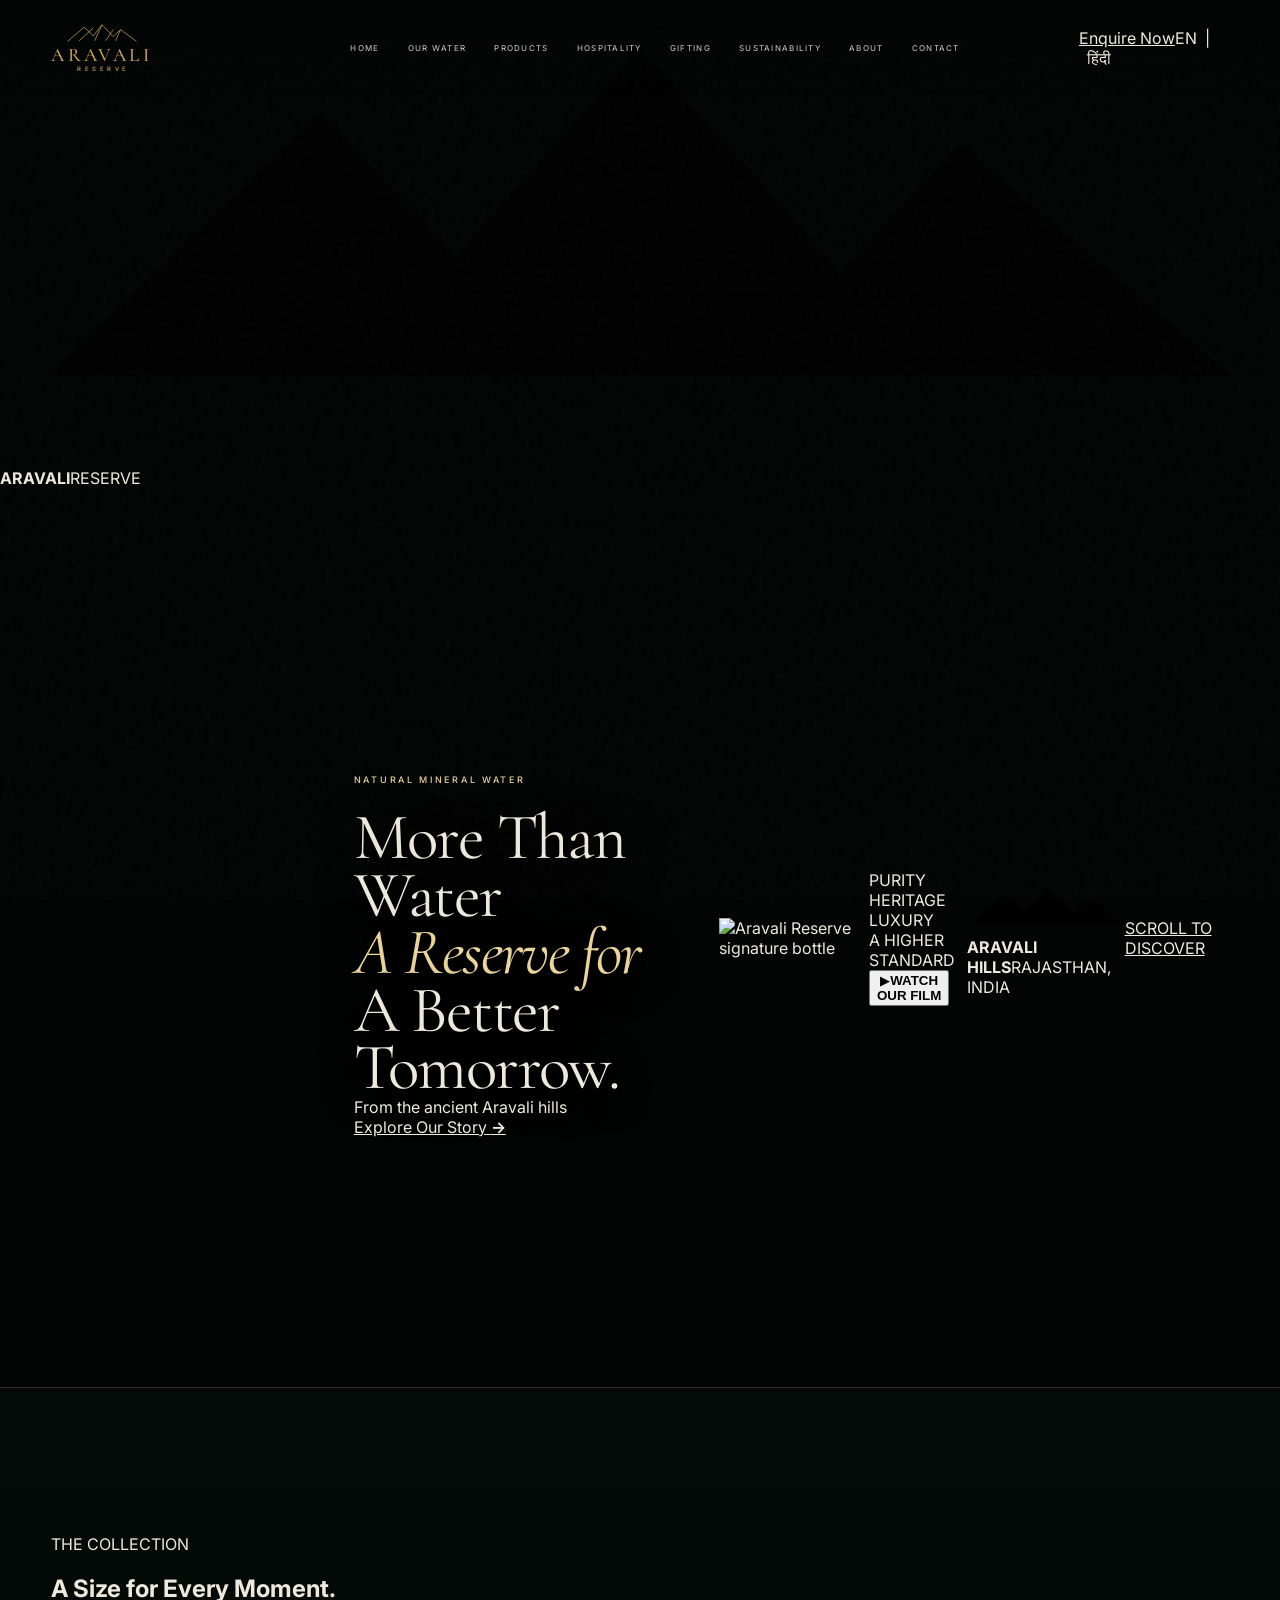
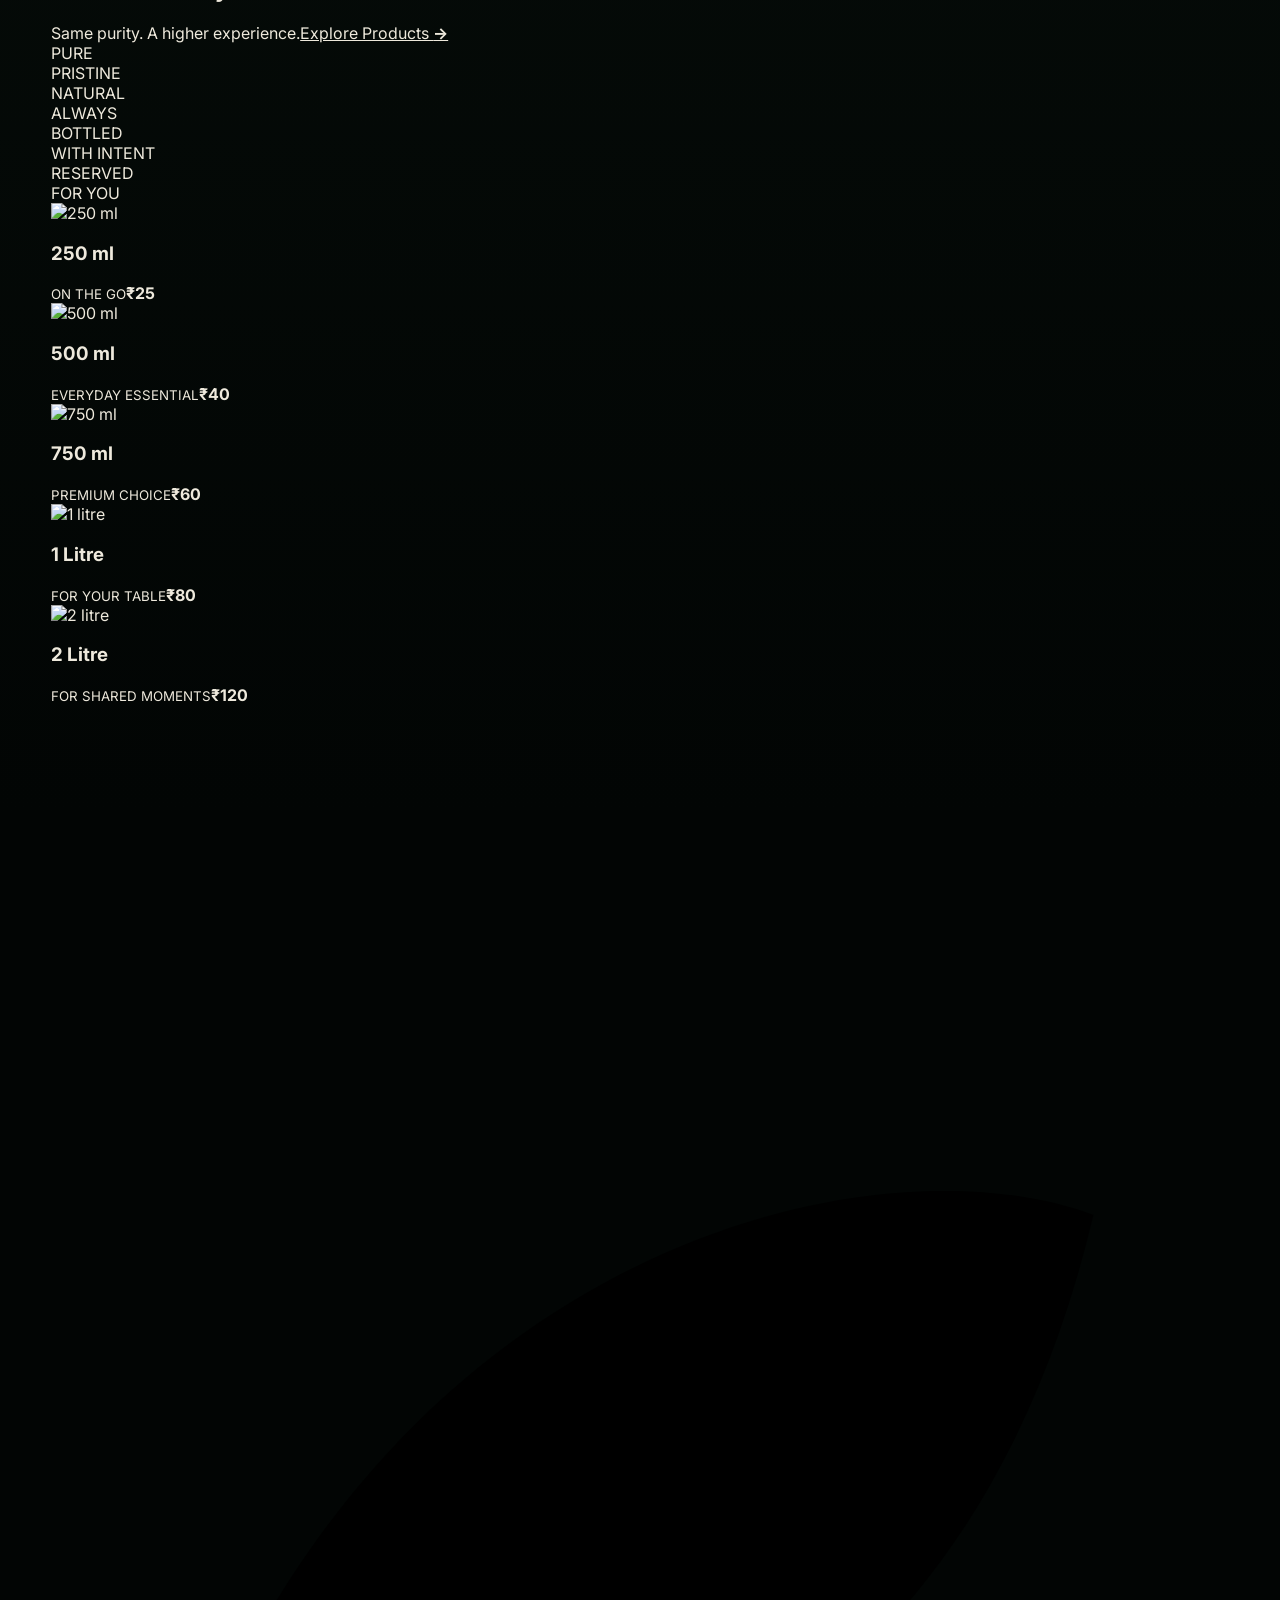
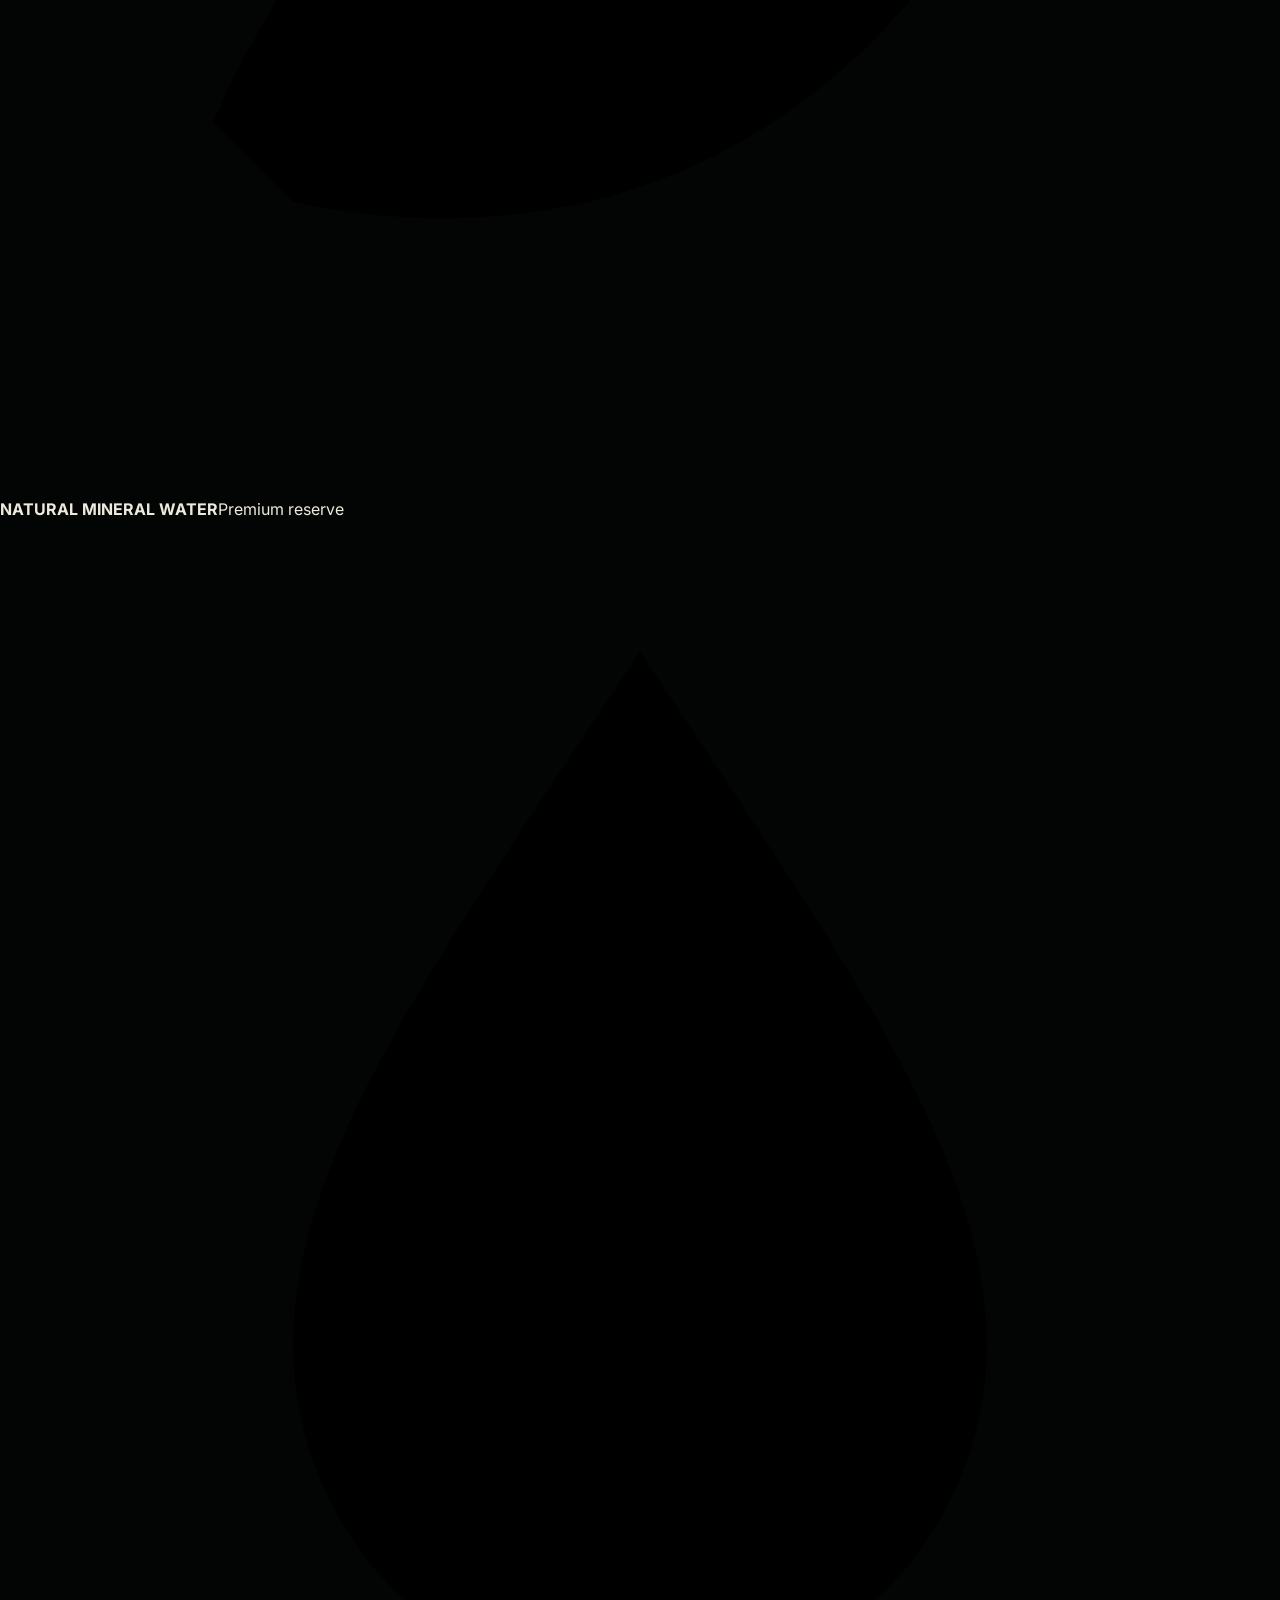
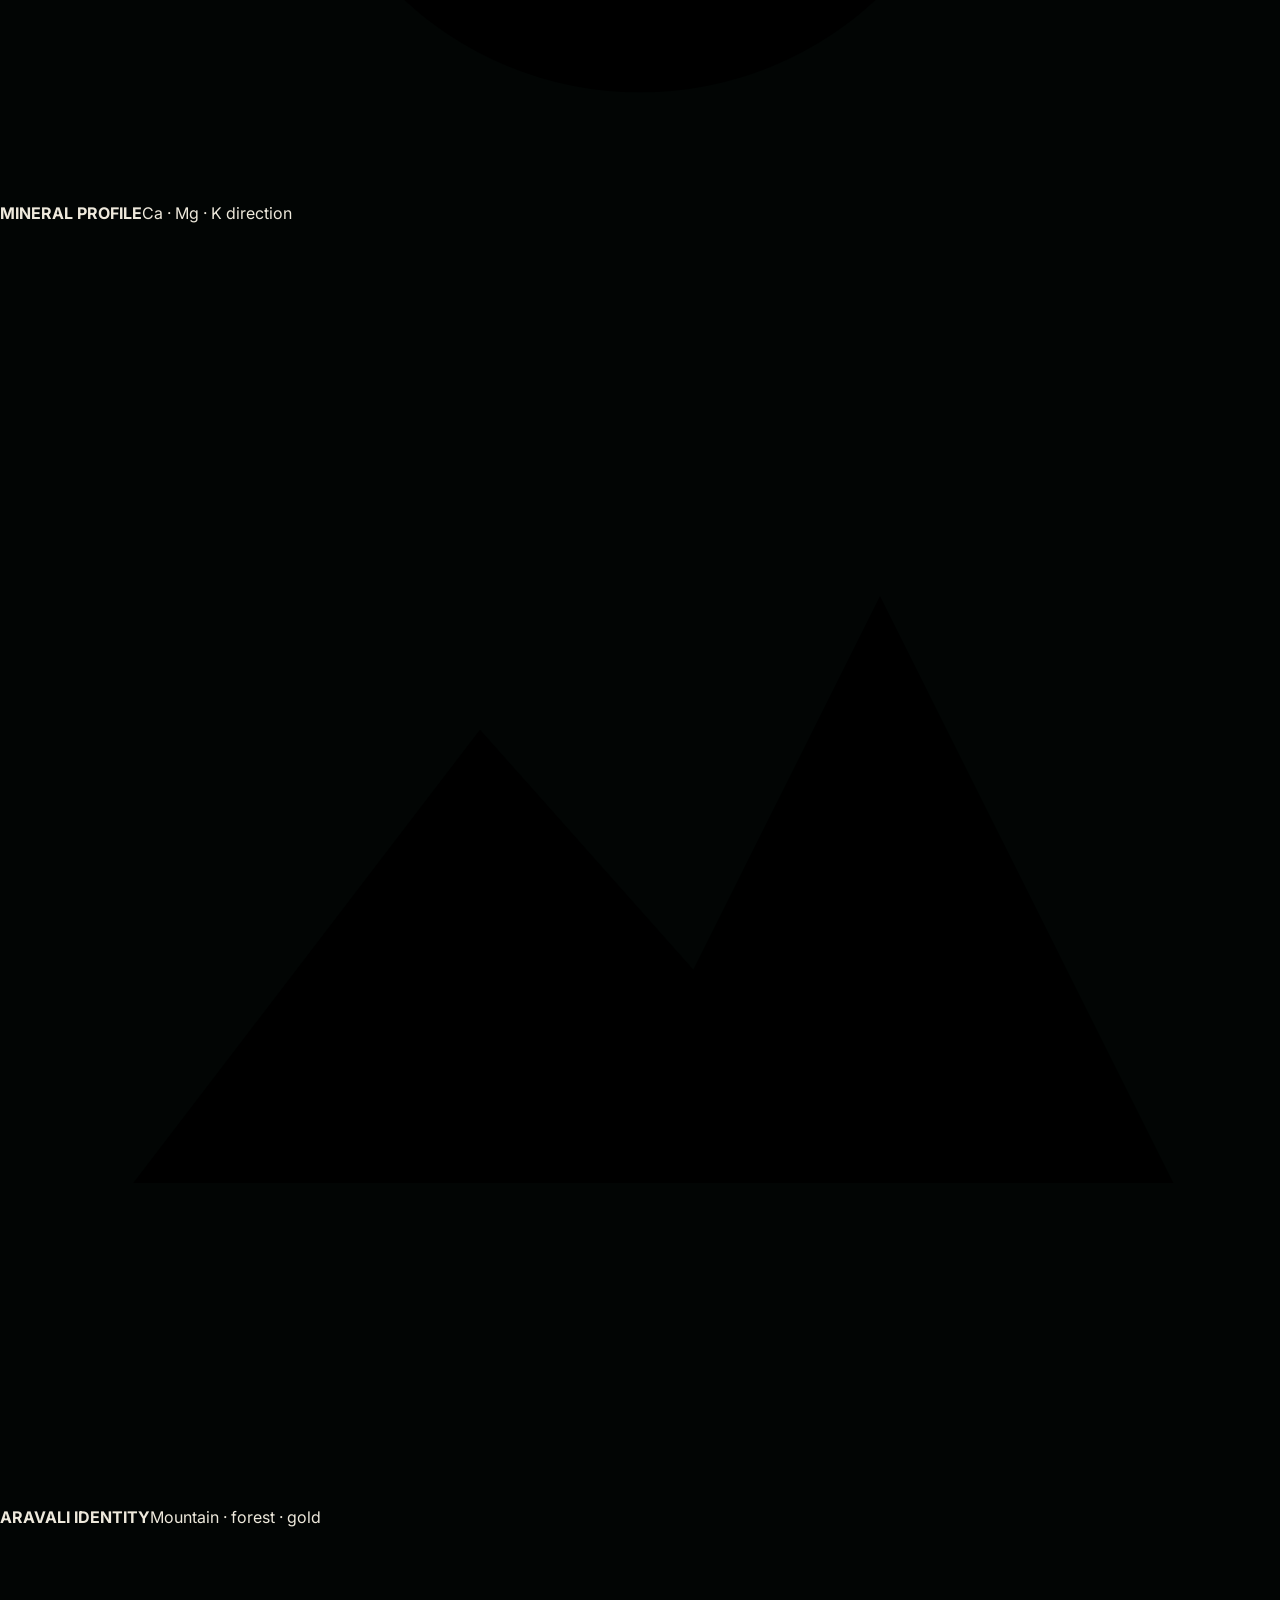
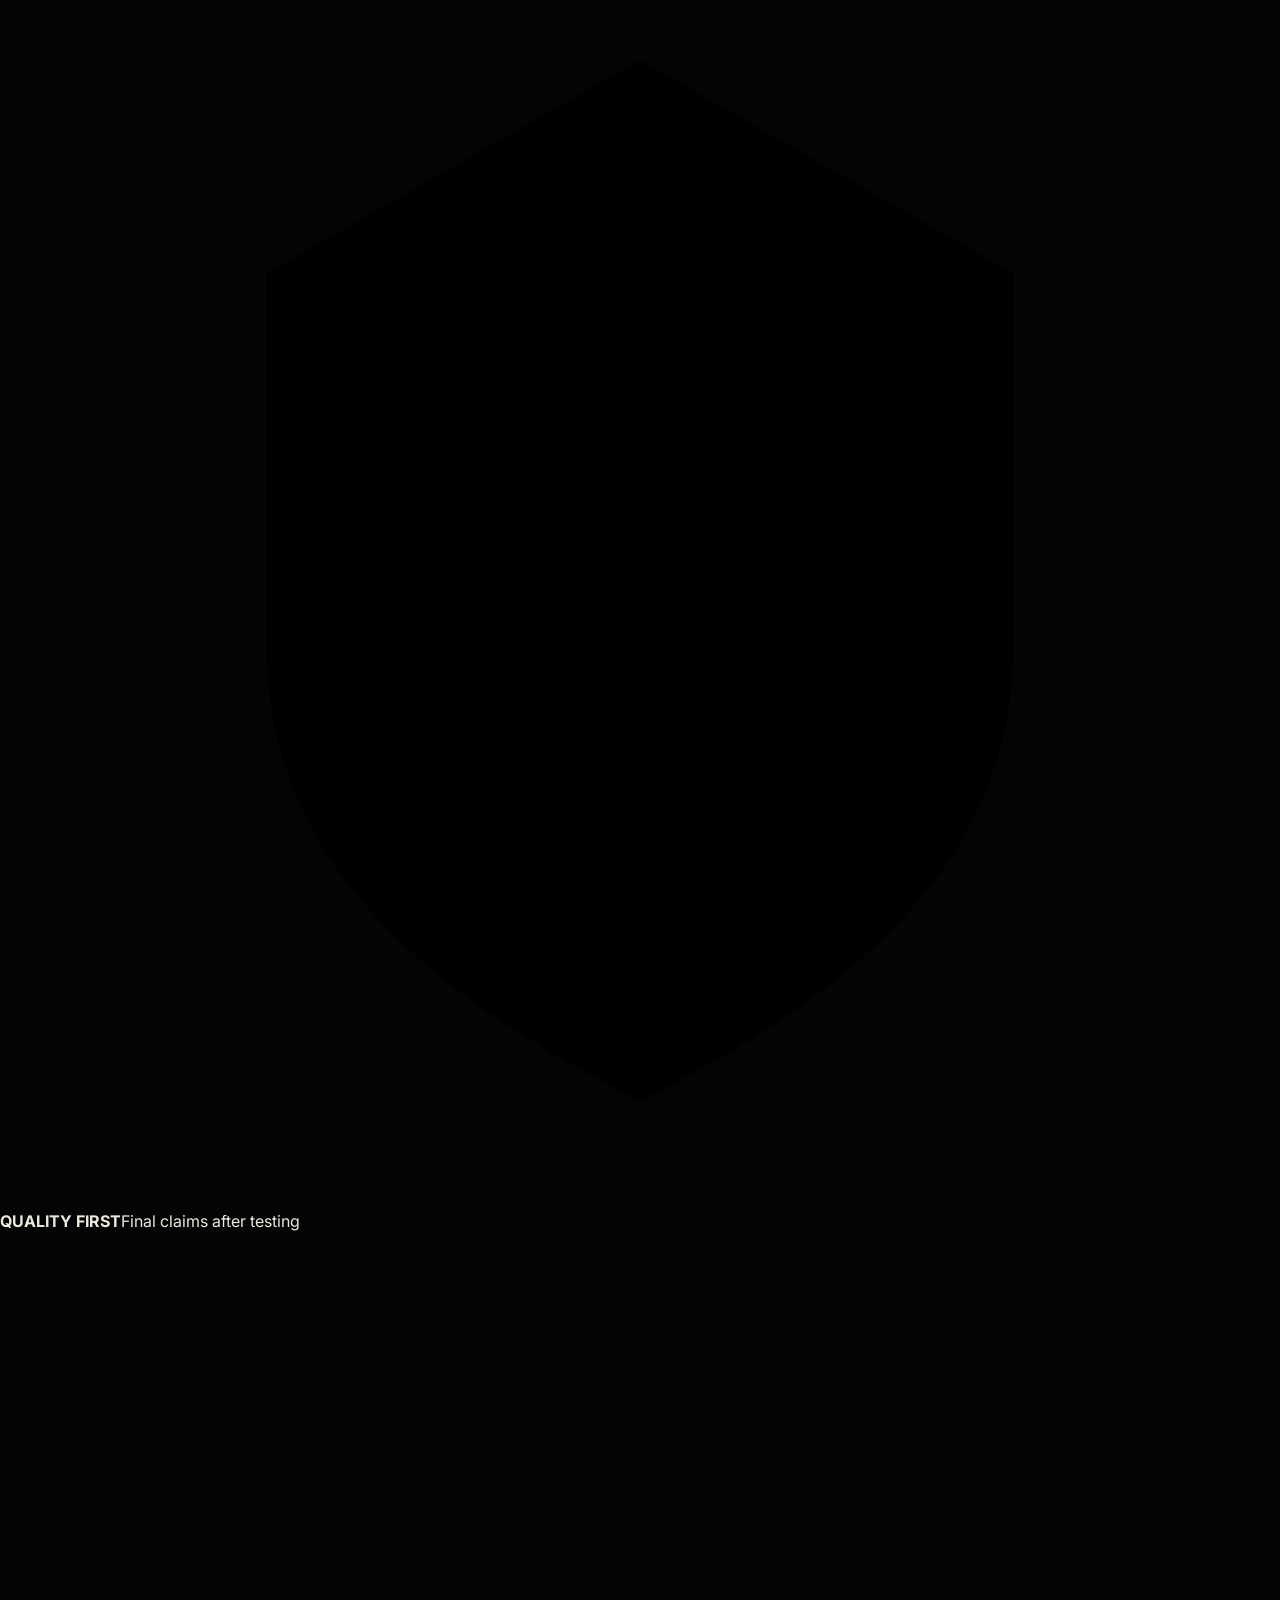
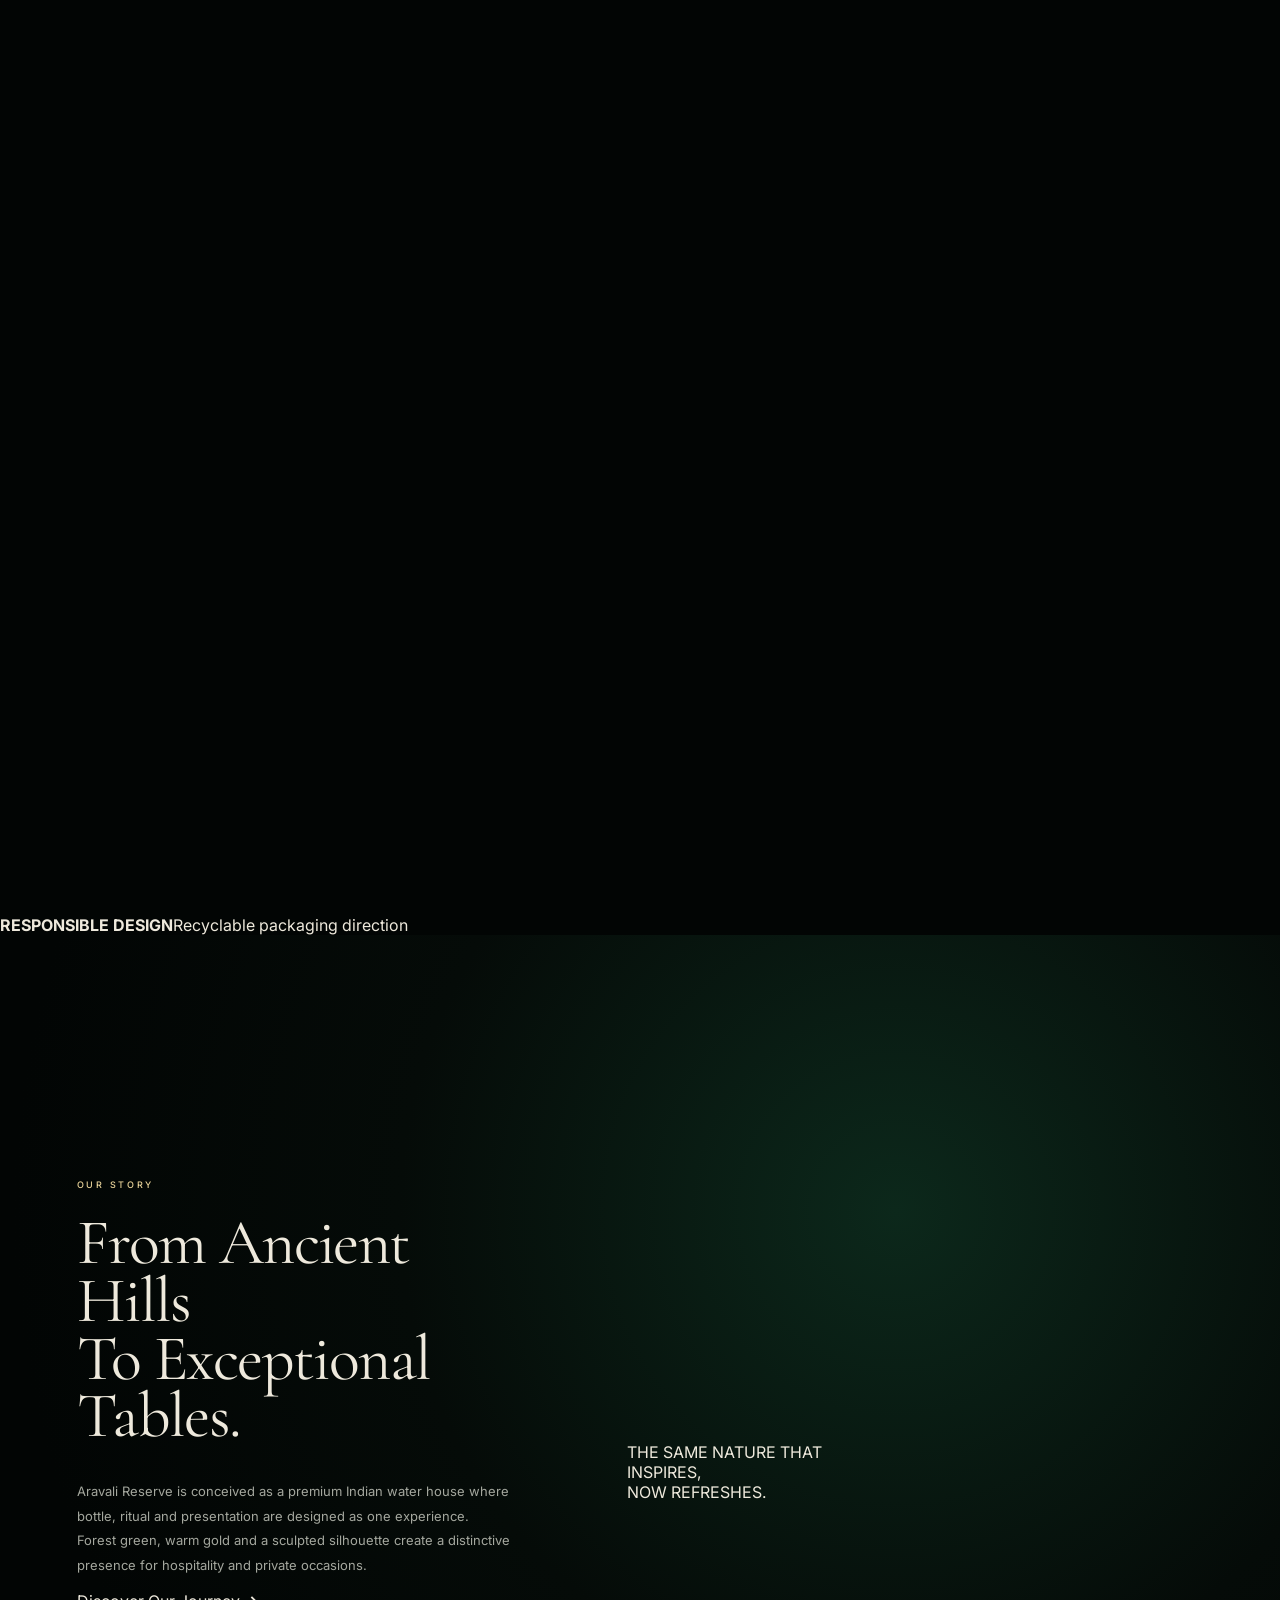
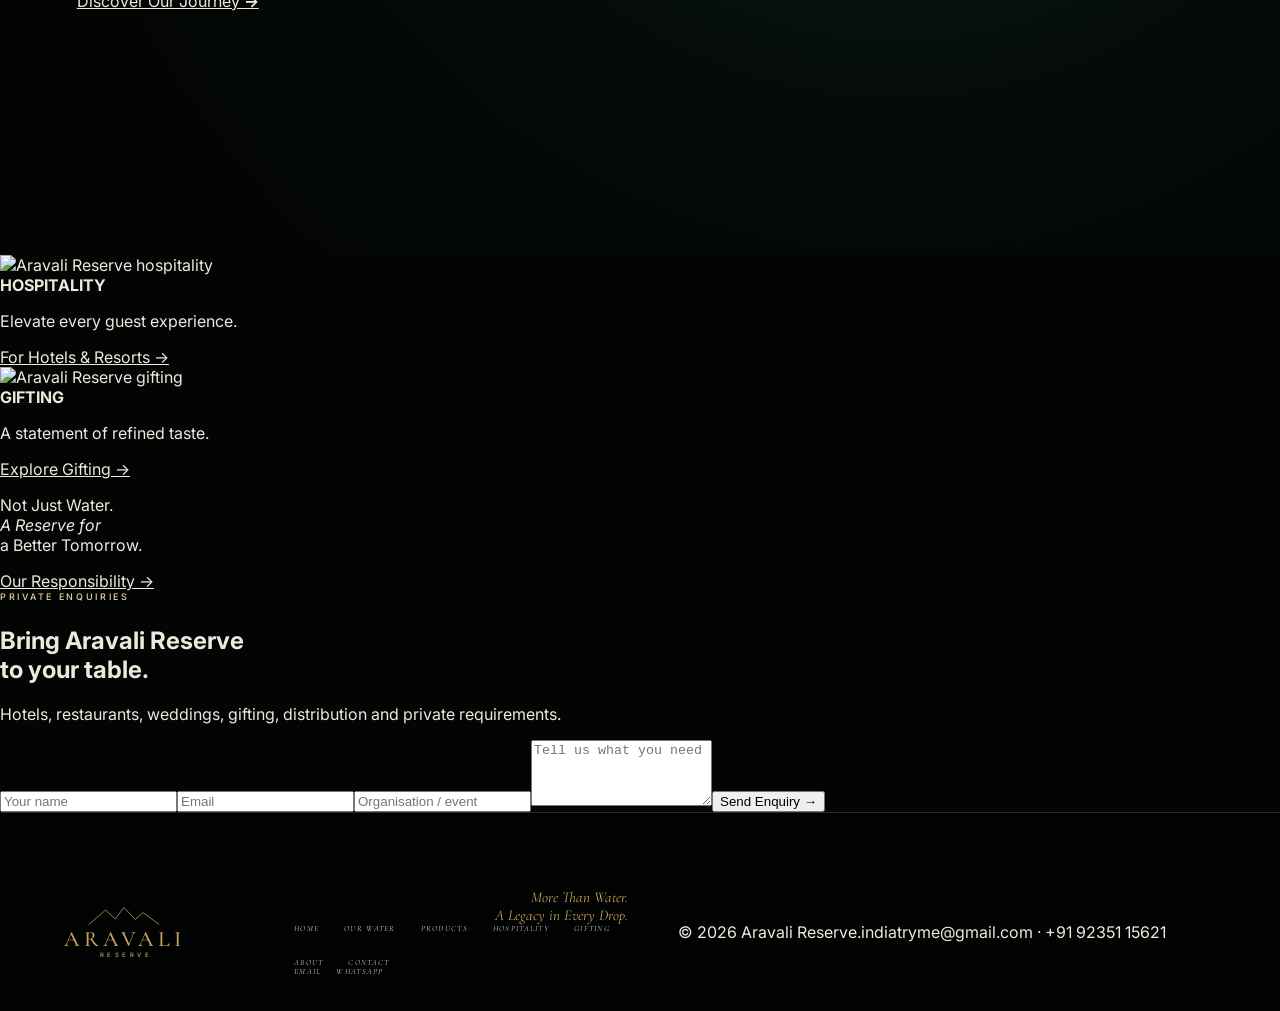
==== commit 7d5d83a6: "Rebuild homepage to match approved Aravali luxury reference" ====
--- a/index.html
+++ b/index.html
@@ -1,29 +1,29 @@
 <!doctype html>
 <html lang="en">
 <head>
-<meta charset="utf-8">
-<meta name="viewport" content="width=device-width,initial-scale=1,viewport-fit=cover">
-<meta name="theme-color" content="#030806">
-<title>Aravali Reserve — Born in the Aravali</title>
-<meta name="description" content="Aravali Reserve premium mineral water — a refined Indian water brand for hospitality, private events, gifting and exceptional tables.">
-<link rel="canonical" href="https://appieonlineport.github.io/Aravali-reserve/">
-<link rel="icon" href="favicon.svg" type="image/svg+xml">
-<meta property="og:title" content="Aravali Reserve"><meta property="og:description" content="Born in the Aravali. Reserved for the Exceptional."><meta property="og:type" content="website"><meta property="og:url" content="https://appieonlineport.github.io/Aravali-reserve/"><meta property="og:image" content="https://d2ol7oe51mr4n9.cloudfront.net/user_3ImSm2PyWO8w1MnjpBunqmh0pvK/a1dd5a6c-4db4-4cfe-b93a-c41b7bbba8ec.jpg"><meta name="twitter:card" content="summary_large_image">
+<meta charset="utf-8"><meta name="viewport" content="width=device-width,initial-scale=1,viewport-fit=cover"><meta name="theme-color" content="#030806">
+<title>Aravali Reserve — More Than Water</title><meta name="description" content="Aravali Reserve premium natural mineral water. More than water — a reserve for a better tomorrow."><link rel="canonical" href="https://appieonlineport.github.io/Aravali-reserve/"><link rel="icon" href="favicon.svg" type="image/svg+xml">
+<meta property="og:title" content="Aravali Reserve"><meta property="og:description" content="More Than Water. A Reserve for a Better Tomorrow."><meta property="og:type" content="website"><meta property="og:url" content="https://appieonlineport.github.io/Aravali-reserve/"><meta property="og:image" content="https://d2ol7oe51mr4n9.cloudfront.net/user_3ImSm2PyWO8w1MnjpBunqmh0pvK/f27f16c4-d536-449b-894d-767524968e5c.jpg">
 <link rel="preconnect" href="https://fonts.googleapis.com"><link rel="preconnect" href="https://fonts.gstatic.com" crossorigin><link rel="preconnect" href="https://d2ol7oe51mr4n9.cloudfront.net"><link href="https://fonts.googleapis.com/css2?family=Cormorant+Garamond:ital,wght@0,400;0,500;0,600;1,400&family=Inter:wght@300;400;500;600&display=swap" rel="stylesheet"><link rel="stylesheet" href="styles.css">
-</head><body>
-<div class="intro" id="intro" aria-hidden="true"><video id="introVideo" autoplay muted playsinline preload="auto"><source src="https://d2ol7oe51mr4n9.cloudfront.net/user_3ImSm2PyWO8w1MnjpBunqmh0pvK/f04d73c1-115c-45ad-b0fd-36f87e66e6f4.mp4" type="video/mp4"></video><div class="intro-glow"></div><div class="intro-copy"><span>ARAVALI</span><small>RESERVE</small></div><button id="skipIntro" type="button">ENTER RESERVE</button></div><div class="page-reveal" id="pageReveal"></div><div class="grain"></div><div class="progress" id="progress"></div>
-<header class="site-header" id="nav"><a class="brand" href="#home" aria-label="Aravali Reserve home"><svg viewBox="0 0 110 32" aria-hidden="true"><path d="M4 26 28 6l13 12L53 4l18 17 10-9 25 14M21 25l20-18m-3 18L53 4m5 21 13-13m2 13 8-13"/></svg><b>ARAVALI</b><span>RESERVE</span></a><nav aria-label="Main navigation"><a href="#home">Home</a><a href="#water">Our Water</a><a href="#collection">Products</a><a href="#hospitality">Hospitality</a><a href="#gifting">Gifting</a><a href="#responsibility">Responsibility</a><a href="#story">About</a></nav><a class="outline-btn" href="#enquiry">Enquire Now</a><button class="menu-btn" id="menuBtn" aria-label="Open menu"><i></i><i></i></button></header><div class="mobile-menu" id="mobileMenu"><a href="#home">Home</a><a href="#water">Our Water</a><a href="#collection">Products</a><a href="#hospitality">Hospitality</a><a href="#gifting">Gifting</a><a href="#responsibility">Responsibility</a><a href="#enquiry">Contact</a></div>
+</head><body class="intro-lock">
+<div class="brand-intro" id="brandIntro" aria-hidden="true"><div class="intro-mark"><svg viewBox="0 0 160 58"><path d="M6 47 40 14l17 18L80 6l25 28 15-16 34 29M31 46 57 18m5 28L80 6m10 40 15-28m5 28 10-28"/></svg><b>ARAVALI</b><span>RESERVE</span><i></i></div></div>
+<div class="grain"></div><div class="scroll-progress" id="scrollProgress"></div>
+<header class="site-header" id="siteHeader"><a class="brand" href="#home" aria-label="Aravali Reserve home"><svg viewBox="0 0 120 38"><path d="M4 31 31 8l15 14L60 4l18 19 12-11 26 19M23 30 46 9m2 21L60 4m6 26 12-18m4 18 8-18"/></svg><b>ARAVALI</b><span>RESERVE</span></a><nav><a class="active" href="#home">Home</a><a href="#water">Our Water</a><a href="#products">Products</a><a href="#hospitality">Hospitality</a><a href="#gifting">Gifting</a><a href="#sustainability">Sustainability</a><a href="#about">About</a><a href="#contact">Contact</a></nav><div class="head-actions"><a class="enquire" href="#contact">Enquire Now</a><span class="language">EN&nbsp;&nbsp;|&nbsp;&nbsp;हिंदी</span></div><button class="menu-btn" id="menuBtn" aria-label="Menu"><i></i><i></i></button></header>
+<div class="mobile-menu" id="mobileMenu"><a href="#home">Home</a><a href="#water">Our Water</a><a href="#products">Products</a><a href="#hospitality">Hospitality</a><a href="#gifting">Gifting</a><a href="#sustainability">Sustainability</a><a href="#about">About</a><a href="#contact">Contact</a></div>
 <main>
-<section class="hero" id="home"><div class="hero-blur" style="background-image:url('https://d2ol7oe51mr4n9.cloudfront.net/user_3ImSm2PyWO8w1MnjpBunqmh0pvK/a1dd5a6c-4db4-4cfe-b93a-c41b7bbba8ec.jpg')"></div><div class="hero-art" style="background-image:url('https://d2ol7oe51mr4n9.cloudfront.net/user_3ImSm2PyWO8w1MnjpBunqmh0pvK/a1dd5a6c-4db4-4cfe-b93a-c41b7bbba8ec.jpg')"></div><div class="hero-shade"></div><div class="hero-copy reveal"><p class="eyebrow">Premium Mineral Water · India</p><h1>More Than Water.<br><em>A Reserve for</em><br>A Better Tomorrow.</h1><div class="origin-line"><i></i><span>Born in the Aravali</span></div><div class="hero-actions"><a class="gold-btn" href="#story">Explore Our Story <b>→</b></a><button class="film-link" data-film="hero"><span>▶</span> Watch our film</button></div></div><aside class="hero-code reveal"><i></i><p>PURITY<br>HERITAGE<br>CRAFT<br>A HIGHER STANDARD</p></aside><div class="hero-place"><svg viewBox="0 0 80 26"><path d="M2 22 20 7l10 9L41 4l13 14 9-8 15 12"/></svg><span>ARAVALI HILLS<br>RAJASTHAN · INDIA</span></div><a class="scroll" href="#water"><i></i>SCROLL TO DISCOVER</a></section>
-<section class="manifesto-strip"><span>PURE</span><i></i><span>PRISTINE</span><i></i><span>NATURAL</span><i></i><span>RESERVED</span><i></i><span>EXCEPTIONAL</span></section>
-<section class="story reveal" id="story"><div class="story-copy"><p class="eyebrow">The Aravali Reserve</p><h2>Luxury begins<br>with <em>restraint.</em></h2><p>Aravali Reserve is being built as an Indian premium mineral-water house: a distinctive bottle, refined presentation and a hospitality-first experience for hotels, restaurants, wellness destinations, corporate tables and private celebrations.</p><blockquote>“Born in the Aravali.<br>Reserved for the Exceptional.”</blockquote></div><div class="story-visual"><video autoplay muted loop playsinline preload="metadata"><source src="https://d2ol7oe51mr4n9.cloudfront.net/user_3ImSm2PyWO8w1MnjpBunqmh0pvK/419d5419-5adc-4d50-a67a-6a12fd814faa.mp4" type="video/mp4"></video><span>THE OBJECT / 001</span></div></section>
-<section class="water reveal" id="water"><div class="water-head"><p class="eyebrow">Our Water / Product Direction</p><h2>Pure by intent.<br><em>Precise by design.</em></h2><p>The product roadmap specifies essential minerals including calcium, magnesium and potassium, balanced pH, third-party purity testing and certified production. Final mineral composition and source claims will be published only after production testing and regulatory verification.</p></div><div class="water-specs"><article><svg viewBox="0 0 48 48"><path d="M24 4C16 16 10 23 10 31a14 14 0 0 0 28 0C38 23 32 16 24 4Z"/></svg><b>MINERAL PROFILE</b><span>Ca · Mg · K</span></article><article><svg viewBox="0 0 48 48"><path d="M7 32c8-17 25-21 34-18-4 17-16 25-30 22M12 35c8-8 15-13 26-18"/></svg><b>PREMIUM PET</b><span>BPA-free · recyclable</span></article><article><svg viewBox="0 0 48 48"><path d="m5 36 13-17 8 9 7-14 11 22M16 36h19"/></svg><b>ARAVALI IDENTITY</b><span>Mountain · forest · gold</span></article><article><svg viewBox="0 0 48 48"><path d="m24 5 14 8v14c0 8-6 13-14 17-8-4-14-9-14-17V13Z"/><path d="m17 25 5 5 10-11"/></svg><b>QUALITY FIRST</b><span>Testing before claims</span></article></div></section>
-<section class="collection reveal" id="collection"><div class="section-heading center"><p class="eyebrow">The Collection</p><h2>A size for <em>every moment.</em></h2><p>Launch architecture from the current business roadmap. Final printed MRP will follow production and channel approval.</p></div><div class="bottle-line"><article><img class="product-bottle p1" src="https://d2ol7oe51mr4n9.cloudfront.net/user_3ImSm2PyWO8w1MnjpBunqmh0pvK/e5c0a67a-513c-4a2d-9169-d485d39f9e59.jpg" alt="Aravali Reserve 250 ml presentation"><b>250 ml</b><small>ON THE GO</small><strong>₹30–35</strong></article><article><img class="product-bottle p2" src="https://d2ol7oe51mr4n9.cloudfront.net/user_3ImSm2PyWO8w1MnjpBunqmh0pvK/e5c0a67a-513c-4a2d-9169-d485d39f9e59.jpg" alt="Aravali Reserve 500 ml presentation"><b>500 ml</b><small>EVERYDAY SIGNATURE</small><strong>₹40–45</strong></article><article class="concept"><img class="product-bottle p3" src="https://d2ol7oe51mr4n9.cloudfront.net/user_3ImSm2PyWO8w1MnjpBunqmh0pvK/e5c0a67a-513c-4a2d-9169-d485d39f9e59.jpg" alt="Aravali Reserve 750 ml concept"><b>750 ml</b><small>DINING CONCEPT</small><strong>RESERVE</strong></article><article><img class="product-bottle p4" src="https://d2ol7oe51mr4n9.cloudfront.net/user_3ImSm2PyWO8w1MnjpBunqmh0pvK/e5c0a67a-513c-4a2d-9169-d485d39f9e59.jpg" alt="Aravali Reserve 1 litre presentation"><b>1 Litre</b><small>TABLE</small><strong>₹65–75</strong></article><article class="concept"><img class="product-bottle p5" src="https://d2ol7oe51mr4n9.cloudfront.net/user_3ImSm2PyWO8w1MnjpBunqmh0pvK/e5c0a67a-513c-4a2d-9169-d485d39f9e59.jpg" alt="Aravali Reserve 2 litre concept"><b>2 Litre</b><small>SHARED MOMENTS</small><strong>RESERVE</strong></article></div><div class="collection-note">B2B ROADMAP · 12 × 250 ML PREMIUM CASE · ₹320–360</div></section>
-<section class="bottle-design reveal"><div class="design-image"><img loading="lazy" src="https://d2ol7oe51mr4n9.cloudfront.net/user_3ImSm2PyWO8w1MnjpBunqmh0pvK/9287a38a-9b7d-43e9-a1c7-3cd100dd455e.jpg" alt="Aravali Reserve bottle specification"></div><div class="design-copy"><p class="eyebrow">The Bottle / Signature Codes</p><h2>Recognisable<br>before the <em>label.</em></h2><ol><li><span>01</span><div><b>Faceted shoulder</b><p>Leaf-inspired geometry catches light around the neck and creates a distinctive silhouette.</p></div></li><li><span>02</span><div><b>Forest-green label</b><p>Deep matte green, gold mountain emblem and stag artwork form the visual signature.</p></div></li><li><span>03</span><div><b>Gold closure</b><p>A premium screw-cap treatment completes the bottle from every viewing angle.</p></div></li><li><span>04</span><div><b>Responsible material direction</b><p>The current packaging roadmap specifies food-grade, BPA-free, recyclable premium PET.</p></div></li></ol></div></section>
-<section class="film-suite reveal" id="films"><div class="section-heading"><p class="eyebrow">Campaign / Moving Image</p><h2>The Reserve,<br><em>in motion.</em></h2></div><div class="film-rail"><figure class="film tall"><video muted loop playsinline preload="metadata" poster="https://d2ol7oe51mr4n9.cloudfront.net/user_3ImSm2PyWO8w1MnjpBunqmh0pvK/a1dd5a6c-4db4-4cfe-b93a-c41b7bbba8ec.jpg"><source src="https://d2ol7oe51mr4n9.cloudfront.net/user_3ImSm2PyWO8w1MnjpBunqmh0pvK/4db2f2e5-20f0-47f2-9f7d-09650e1ff4a2.mp4"></video><figcaption><span>01</span> ORIGIN / WATER / HERO</figcaption></figure><figure class="film"><video muted loop playsinline preload="metadata"><source src="https://d2ol7oe51mr4n9.cloudfront.net/user_3ImSm2PyWO8w1MnjpBunqmh0pvK/b270b40a-9db7-42ae-972f-b22b9381fafd.mp4"></video><figcaption><span>02</span> BLACK STUDIO / DETAIL</figcaption></figure><figure class="film tall"><video muted loop playsinline preload="metadata"><source src="https://d2ol7oe51mr4n9.cloudfront.net/user_3ImSm2PyWO8w1MnjpBunqmh0pvK/fce0a533-78a2-49bf-b994-c24c4b467c70.mp4"></video><figcaption><span>03</span> HOSPITALITY / OCCASION</figcaption></figure></div></section>
-<section class="hospitality reveal" id="hospitality"><video autoplay muted loop playsinline preload="metadata"><source src="https://d2ol7oe51mr4n9.cloudfront.net/user_3ImSm2PyWO8w1MnjpBunqmh0pvK/fce0a533-78a2-49bf-b994-c24c4b467c70.mp4"></video><div class="hospitality-shade"></div><div class="hospitality-copy"><p class="eyebrow">Private Hospitality</p><h2>Made for tables<br>that choose <em>every detail.</em></h2><p>Hotels & resorts · fine dining · premium clubs · wellness retreats · weddings · corporate hosting.</p><a class="gold-btn" href="#enquiry">Partner with Aravali Reserve <b>→</b></a></div></section>
-<section class="gifting reveal" id="gifting"><div class="gifting-copy"><p class="eyebrow">Gifting / Presentation</p><h2>A gesture that<br>feels <em>considered.</em></h2><p>Premium case presentation, event placement and corporate requirements are part of the brand’s planned B2B channel. The packaging roadmap calls for eco-conscious premium cardboard presentation.</p><a class="text-link" href="#enquiry">Discuss a private requirement →</a></div><figure><img loading="lazy" src="https://d2ol7oe51mr4n9.cloudfront.net/user_3ImSm2PyWO8w1MnjpBunqmh0pvK/a452a72d-15c9-4ff3-9abd-b0b97967ceb5.jpg" alt="Aravali Reserve packaging presentation"><figcaption>ARAVALI RESERVE / PRESENTATION STUDY</figcaption></figure></section>
-<section class="responsibility reveal" id="responsibility"><div><p class="eyebrow">Responsibility</p><h2>Pure today.<br><em>Preserved tomorrow.</em></h2></div><p>The current product plan prioritises recyclable premium PET and eco-friendly cardboard packaging. Specific environmental claims will be added only when supply-chain data and certifications support them.</p></section>
-<section class="brand-codes reveal"><figure><img loading="lazy" src="https://d2ol7oe51mr4n9.cloudfront.net/user_3ImSm2PyWO8w1MnjpBunqmh0pvK/7159a1e0-6271-493d-bc53-121bd0b5cb19.jpg" alt="Aravali Reserve brand identity"></figure><div><p class="eyebrow">The House Codes</p><h2>Mountain.<br>Forest.<br><em>Gold.</em></h2><p>The Aravali silhouette, reserve seal, stag and dark forest palette form a restrained visual system designed to feel at home in premium hospitality.</p></div></section>
-<section class="enquiry reveal" id="enquiry"><div class="enquiry-copy"><p class="eyebrow">Private Enquiries</p><h2>Bring the Reserve<br>to your <em>table.</em></h2><p>Hospitality · weddings · corporate gifting · distribution · private events</p><div class="direct"><a href="mailto:indiatryme@gmail.com">indiatryme@gmail.com</a><a href="https://wa.me/919235115621?text=Hello%20Aravali%20Reserve%2C%20I%27d%20like%20to%20make%20a%20private%20enquiry." target="_blank" rel="noopener">WhatsApp · +91 92351 15621</a></div></div><form id="enquiryForm"><label>Name<input name="name" required autocomplete="name"></label><label>Email<input name="email" type="email" required autocomplete="email"></label><label>Organisation / Event<input name="organisation"></label><label>Requirement<textarea name="message" rows="4"></textarea></label><button class="gold-btn" type="submit">Prepare Private Enquiry <b>→</b></button><p class="form-note">Your enquiry opens in email addressed to Aravali Reserve.</p></form></section>
-</main><footer><a class="brand footer-brand" href="#home"><svg viewBox="0 0 110 32"><path d="M4 26 28 6l13 12L53 4l18 17 10-9 25 14M21 25l20-18m-3 18L53 4m5 21 13-13m2 13 8-13"/></svg><b>ARAVALI</b><span>RESERVE</span></a><nav><a href="#water">Our Water</a><a href="#collection">Products</a><a href="#hospitality">Hospitality</a><a href="#gifting">Gifting</a><a href="#responsibility">Responsibility</a><a href="#story">About</a></nav><div class="footer-contact"><a href="mailto:indiatryme@gmail.com">Email</a><a href="https://wa.me/919235115621" target="_blank" rel="noopener">WhatsApp</a></div><p class="footer-line">PURE TODAY<br><span>PRESERVED TOMORROW</span></p><small>© 2026 Aravali Reserve. Product specifications and final claims subject to production verification and applicable approvals.</small></footer><div class="film-modal" id="filmModal" aria-hidden="true"><button id="closeFilm">×</button><video controls playsinline id="modalVideo"><source src="https://d2ol7oe51mr4n9.cloudfront.net/user_3ImSm2PyWO8w1MnjpBunqmh0pvK/4db2f2e5-20f0-47f2-9f7d-09650e1ff4a2.mp4" type="video/mp4"></video></div><script src="script.js"></script></body></html>+<section class="hero" id="home"><video class="hero-film" autoplay muted loop playsinline preload="metadata"><source src="https://d2ol7oe51mr4n9.cloudfront.net/user_3ImSm2PyWO8w1MnjpBunqmh0pvK/4db2f2e5-20f0-47f2-9abd-b0b97967ceb5.mp4" type="video/mp4"></video><div class="hero-grade"></div><div class="hero-copy"><p class="eyebrow">Natural Mineral Water</p><h1>More Than Water<br><em>A Reserve for</em><br>A Better Tomorrow.</h1><div class="origin"><i></i><span>From the ancient Aravali hills</span></div><a class="line-btn" href="#about">Explore Our Story <b>→</b></a></div><div class="hero-product"><div class="sun"></div><img src="https://d2ol7oe51mr4n9.cloudfront.net/user_3ImSm2PyWO8w1MnjpBunqmh0pvK/f27f16c4-d536-449b-894d-767524968e5c.jpg" alt="Aravali Reserve signature bottle"></div><aside class="hero-right"><div class="values">PURITY<br>HERITAGE<br>LUXURY<br>A HIGHER STANDARD</div><button class="watch" id="watchFilm"><span>▶</span><b>WATCH<br>OUR FILM</b></button></aside><div class="hero-location"><svg viewBox="0 0 80 28"><path d="M2 23 20 8l10 9L41 4l13 14 9-8 15 13"/></svg><b>ARAVALI HILLS</b><span>RAJASTHAN, INDIA</span></div><a class="discover" href="#products"><i></i>SCROLL TO DISCOVER</a></section>
+<section class="collection" id="products"><div class="collection-bg"></div><div class="collection-head"><p>THE COLLECTION</p><h2>A Size for Every Moment.</h2><span>Same purity. A higher experience.</span><a class="line-btn" href="#products">Explore Products <b>→</b></a></div><div class="side-words left">PURE<br>PRISTINE<br>NATURAL<br>ALWAYS</div><div class="side-words right">BOTTLED<br>WITH INTENT<br>RESERVED<br>FOR YOU</div><div class="product-row">
+<article><img class="s1" src="https://d2ol7oe51mr4n9.cloudfront.net/user_3ImSm2PyWO8w1MnjpBunqmh0pvK/f27f16c4-d536-449b-894d-767524968e5c.jpg" alt="250 ml"><h3>250 ml</h3><small>ON THE GO</small><strong>₹25</strong></article>
+<article><img class="s2" src="https://d2ol7oe51mr4n9.cloudfront.net/user_3ImSm2PyWO8w1MnjpBunqmh0pvK/f27f16c4-d536-449b-894d-767524968e5c.jpg" alt="500 ml"><h3>500 ml</h3><small>EVERYDAY ESSENTIAL</small><strong>₹40</strong></article>
+<article><img class="s3" src="https://d2ol7oe51mr4n9.cloudfront.net/user_3ImSm2PyWO8w1MnjpBunqmh0pvK/f27f16c4-d536-449b-894d-767524968e5c.jpg" alt="750 ml"><h3>750 ml</h3><small>PREMIUM CHOICE</small><strong>₹60</strong></article>
+<article><img class="s4" src="https://d2ol7oe51mr4n9.cloudfront.net/user_3ImSm2PyWO8w1MnjpBunqmh0pvK/f27f16c4-d536-449b-894d-767524968e5c.jpg" alt="1 litre"><h3>1 Litre</h3><small>FOR YOUR TABLE</small><strong>₹80</strong></article>
+<article><img class="s5" src="https://d2ol7oe51mr4n9.cloudfront.net/user_3ImSm2PyWO8w1MnjpBunqmh0pvK/f27f16c4-d536-449b-894d-767524968e5c.jpg" alt="2 litre"><h3>2 Litre</h3><small>FOR SHARED MOMENTS</small><strong>₹120</strong></article>
+</div></section>
+<section class="feature-strip" id="water"><article><svg viewBox="0 0 48 48"><path d="M8 34c8-18 25-22 33-19-4 17-16 25-30 22M12 36c8-8 16-14 27-19"/></svg><b>NATURAL MINERAL WATER</b><span>Premium reserve</span></article><article><svg viewBox="0 0 48 48"><path d="M24 5C16 17 11 24 11 31a13 13 0 0 0 26 0C37 24 32 17 24 5Z"/></svg><b>MINERAL PROFILE</b><span>Ca · Mg · K direction</span></article><article><svg viewBox="0 0 48 48"><path d="m5 36 13-17 8 9 7-14 11 22M15 36h21"/></svg><b>ARAVALI IDENTITY</b><span>Mountain · forest · gold</span></article><article><svg viewBox="0 0 48 48"><path d="m24 5 14 8v14c0 8-6 13-14 17-8-4-14-9-14-17V13Z"/><path d="m17 25 5 5 10-11"/></svg><b>QUALITY FIRST</b><span>Final claims after testing</span></article><article><svg viewBox="0 0 48 48"><path d="M24 43V8m0 8-9-7m9 14 11-9m-11 17-13-9m13 9 12-8"/></svg><b>RESPONSIBLE DESIGN</b><span>Recyclable packaging direction</span></article></section>
+<section class="story" id="about"><div class="story-copy"><p class="eyebrow">Our Story</p><h2>From Ancient Hills<br>To Exceptional Tables.</h2><p>Aravali Reserve is conceived as a premium Indian water house where bottle, ritual and presentation are designed as one experience. Forest green, warm gold and a sculpted silhouette create a distinctive presence for hospitality and private occasions.</p><a class="line-btn" href="#contact">Discover Our Journey <b>→</b></a></div><div class="story-image"><video autoplay muted loop playsinline preload="metadata"><source src="https://d2ol7oe51mr4n9.cloudfront.net/user_3ImSm2PyWO8w1MnjpBunqmh0pvK/419d5419-5adc-4d50-a67a-6a12fd814faa.mp4" type="video/mp4"></video><div class="story-quote">THE SAME NATURE THAT<br>INSPIRES,<br>NOW REFRESHES.</div></div></section>
+<section class="cards"><article id="hospitality"><img src="https://d2ol7oe51mr4n9.cloudfront.net/user_3ImSm2PyWO8w1MnjpBunqmh0pvK/6638200e-0169-47f9-b30c-71759da1a704.jpg" alt="Aravali Reserve hospitality"><div><b>HOSPITALITY</b><p>Elevate every guest experience.</p><a href="#contact">For Hotels & Resorts →</a></div></article><article id="gifting"><img src="https://d2ol7oe51mr4n9.cloudfront.net/user_3ImSm2PyWO8w1MnjpBunqmh0pvK/a452a72d-15c9-4ff3-9abd-b0b97967ceb5.jpg" alt="Aravali Reserve gifting"><div><b>GIFTING</b><p>A statement of refined taste.</p><a href="#contact">Explore Gifting →</a></div></article><article id="sustainability" class="sustain"><div><p>Not Just Water.<br><em>A Reserve for</em><br>a Better Tomorrow.</p><a href="#contact">Our Responsibility →</a></div></article></section>
+<section class="contact" id="contact"><div><p class="eyebrow">Private Enquiries</p><h2>Bring Aravali Reserve<br>to your table.</h2><p>Hotels, restaurants, weddings, gifting, distribution and private requirements.</p></div><form id="enquiryForm"><input name="name" placeholder="Your name" required><input name="email" type="email" placeholder="Email" required><input name="organisation" placeholder="Organisation / event"><textarea name="message" rows="4" placeholder="Tell us what you need"></textarea><button class="line-btn" type="submit">Send Enquiry <b>→</b></button></form></section>
+</main>
+<footer><a class="brand footer-brand" href="#home"><svg viewBox="0 0 120 38"><path d="M4 31 31 8l15 14L60 4l18 19 12-11 26 19"/></svg><b>ARAVALI</b><span>RESERVE</span></a><div class="footer-line"><em>More Than Water.<br>A Legacy in Every Drop.</em><nav><a href="#home">Home</a><a href="#water">Our Water</a><a href="#products">Products</a><a href="#hospitality">Hospitality</a><a href="#gifting">Gifting</a><a href="#about">About</a><a href="#contact">Contact</a></nav><div class="footer-contact"><a href="mailto:indiatryme@gmail.com">Email</a><a href="https://wa.me/919235115621" target="_blank" rel="noopener">WhatsApp</a></div></div><div class="legal"><span>© 2026 Aravali Reserve.</span><span>indiatryme@gmail.com · +91 92351 15621</span></div></footer>
+<div class="film-modal" id="filmModal"><button id="closeFilm" aria-label="Close film">×</button><video id="modalVideo" controls playsinline><source src="https://d2ol7oe51mr4n9.cloudfront.net/user_3ImSm2PyWO8w1MnjpBunqmh0pvK/fce0a533-78a2-49bf-b994-c24c4b467c70.mp4" type="video/mp4"></video></div>
+<script src="script.js"></script></body></html>
--- a/styles.css
+++ b/styles.css
@@ -1 +1 @@
-:root{--black:#020504;--ink:#050b08;--green:#07150f;--green2:#0b2519;--gold:#c9a35b;--gold2:#ead49a;--ivory:#eee9dc;--muted:#a4a79e;--line:rgba(201,163,91,.24);--serif:"Cormorant Garamond",Georgia,serif;--sans:"Inter",Arial,sans-serif}*{box-sizing:border-box}html{scroll-behavior:smooth;background:var(--black)}body{margin:0;background:var(--black);color:var(--ivory);font-family:var(--sans);overflow-x:hidden}body.intro-lock{overflow:hidden}::selection{background:var(--gold);color:#020504}a{color:inherit}.grain{position:fixed;inset:0;z-index:90;pointer-events:none;opacity:.032;background-image:url("data:image/svg+xml,%3Csvg viewBox='0 0 180 180' xmlns='http://www.w3.org/2000/svg'%3E%3Cfilter id='n'%3E%3CfeTurbulence type='fractalNoise' baseFrequency='.78' numOctaves='3' stitchTiles='stitch'/%3E%3C/filter%3E%3Crect width='100%25' height='100%25' filter='url(%23n)' opacity='.8'/%3E%3C/svg%3E")}.progress{position:fixed;z-index:99;left:0;top:0;height:2px;width:100%;background:linear-gradient(90deg,var(--gold),var(--gold2));transform:scaleX(0);transform-origin:left}.intro{position:fixed;inset:0;z-index:300;background:#000;display:grid;place-items:center;overflow:hidden;transition:opacity 1s ease,visibility 1s ease}.intro video{position:absolute;height:100%;width:min(56.3vh,100vw);object-fit:cover;left:50%;transform:translateX(-50%);filter:contrast(1.08) saturate(.92)}.intro:before,.intro:after{content:"";position:absolute;z-index:2;top:0;bottom:0;width:28vw;pointer-events:none}.intro:before{left:0;background:linear-gradient(90deg,#000 30%,transparent)}.intro:after{right:0;background:linear-gradient(-90deg,#000 30%,transparent)}.intro-glow{position:absolute;z-index:3;width:52vh;height:52vh;border-radius:50%;background:radial-gradient(circle,rgba(220,178,92,.12),transparent 68%);filter:blur(20px);animation:introGlow 2.4s ease-in-out infinite alternate}.intro-copy{position:absolute;z-index:4;left:50%;bottom:8vh;transform:translateX(-50%);display:flex;flex-direction:column;text-align:center;color:var(--gold2);letter-spacing:.28em;opacity:0;animation:introCopy 1s 6.3s forwards}.intro-copy span{font:500 31px/1 var(--serif)}.intro-copy small{font:500 7px/2 var(--sans);letter-spacing:.72em;margin-left:.7em}.intro button{position:absolute;z-index:5;right:3vw;bottom:3vh;border:0;background:none;color:#8b877d;font:500 8px var(--sans);letter-spacing:.2em;cursor:pointer;padding:12px}.intro.exit{opacity:0;visibility:hidden}.intro.exit video{animation:introZoom 1.15s cubic-bezier(.6,0,.2,1) forwards}.page-reveal{position:fixed;z-index:250;inset:0;background:#000;clip-path:circle(0 at 50% 54%);pointer-events:none}.page-reveal.open{animation:portal 1.25s cubic-bezier(.65,0,.15,1) forwards}@keyframes portal{0%{clip-path:circle(0 at 50% 54%);opacity:1}70%{clip-path:circle(85vmax at 50% 54%);opacity:1}100%{clip-path:circle(100vmax at 50% 54%);opacity:0;visibility:hidden}}@keyframes introZoom{to{transform:translateX(-50%) scale(2.1);filter:blur(8px);opacity:.1}}@keyframes introGlow{to{transform:scale(1.18);opacity:.45}}@keyframes introCopy{to{opacity:1}}.site-header{position:fixed;z-index:100;top:0;left:0;right:0;height:96px;padding:0 4vw;display:grid;grid-template-columns:180px 1fr 150px;align-items:center;gap:30px;transition:.45s;background:linear-gradient(#020504b8,transparent)}.site-header.scrolled{height:74px;background:rgba(2,5,4,.86);backdrop-filter:blur(22px);border-bottom:1px solid rgba(201,163,91,.12)}.brand{text-decoration:none;display:grid;width:max-content;justify-items:center;color:var(--gold)}.brand svg{width:74px;height:24px;fill:none;stroke:var(--gold);stroke-width:1.2}.brand b{font:500 19px/.95 var(--serif);letter-spacing:.18em}.brand span{font:500 6px/1.6 var(--sans);letter-spacing:.58em;margin-left:.55em}.site-header nav{display:flex;justify-content:center;gap:clamp(16px,2.2vw,38px)}.site-header nav a,footer nav a,.footer-contact a{position:relative;text-decoration:none;text-transform:uppercase;font-size:8px;letter-spacing:.16em;color:#d3d0c7}.site-header nav a:after{content:"";position:absolute;left:0;bottom:-10px;width:0;height:1px;background:var(--gold);transition:.35s}.site-header nav a:hover:after{width:100%}.outline-btn,.gold-btn{display:inline-flex;align-items:center;justify-content:center;text-decoration:none;text-transform:uppercase;letter-spacing:.17em;font:600 8px var(--sans);transition:.35s}.outline-btn{justify-self:end;border:1px solid var(--gold);border-radius:999px;padding:14px 21px;color:var(--gold2)}.outline-btn:hover{background:var(--gold);color:#071009}.gold-btn{border:1px solid var(--gold);background:linear-gradient(120deg,#9b7737,#d7b467,#9b7737);background-size:200% 100%;color:#061009;padding:16px 23px;cursor:pointer}.gold-btn:hover{background-position:100% 0;box-shadow:0 18px 55px rgba(201,163,91,.13)}.gold-btn b{font-size:14px;margin-left:22px}.menu-btn{display:none;background:none;border:0;width:44px;height:44px}.menu-btn i{display:block;width:23px;height:1px;background:var(--gold);margin:7px auto}.mobile-menu{display:none}.hero{height:100svh;min-height:760px;position:relative;overflow:hidden;display:flex;align-items:center;padding:0 4.2vw;border-bottom:1px solid var(--line)}.hero-blur,.hero-art,.hero-shade{position:absolute;inset:0}.hero-blur{background-size:cover;background-position:center;filter:blur(30px) brightness(.42) saturate(.72);transform:scale(1.12)}.hero-art{background-repeat:no-repeat;background-size:auto 100%;background-position:54% center;filter:saturate(.9) contrast(1.08);animation:heroFloat 14s ease-in-out infinite alternate}.hero-shade{background:linear-gradient(90deg,rgba(2,5,4,.94) 0%,rgba(2,5,4,.62) 31%,rgba(2,5,4,.08) 55%,rgba(2,5,4,.46) 76%,rgba(2,5,4,.85) 100%),linear-gradient(0deg,rgba(2,5,4,.7),transparent 40%)}@keyframes heroFloat{to{transform:scale(1.025)}}.hero-copy{position:relative;z-index:4;width:min(620px,48vw);margin-top:4vh}.eyebrow{font:500 9px var(--sans);letter-spacing:.3em;text-transform:uppercase;color:var(--gold2);margin:0 0 24px}.hero h1,.story h2,.water h2,.section-heading h2,.design-copy h2,.hospitality h2,.gifting h2,.responsibility h2,.brand-codes h2,.enquiry h2{font-family:var(--serif);font-weight:400;letter-spacing:-.025em}.hero h1{font-size:clamp(55px,5.1vw,84px);line-height:.88;margin:0;text-shadow:0 8px 45px #000}.hero h1 em,.story h2 em,.water h2 em,.section-heading h2 em,.design-copy h2 em,.hospitality h2 em,.gifting h2 em,.responsibility h2 em,.brand-codes h2 em,.enquiry h2 em{font-weight:400;color:var(--gold2)}.origin-line{display:flex;align-items:center;gap:16px;margin:28px 0 34px;text-transform:uppercase;color:var(--gold2);font-size:8px;letter-spacing:.25em}.origin-line i{width:48px;height:1px;background:var(--gold)}.hero-actions{display:flex;align-items:center;gap:30px}.film-link{display:flex;align-items:center;gap:12px;border:0;background:none;color:var(--ivory);text-transform:uppercase;font:500 8px var(--sans);letter-spacing:.16em;cursor:pointer}.film-link span{width:43px;height:43px;border:1px solid var(--gold);border-radius:50%;display:grid;place-items:center;color:var(--gold);padding-left:2px}.hero-code{position:absolute;z-index:4;right:4.5vw;top:35%;display:flex;gap:15px}.hero-code i{width:1px;background:var(--gold)}.hero-code p{font-size:9px;line-height:2.1;letter-spacing:.18em;color:#d7d5ce;margin:0}.hero-place{position:absolute;z-index:4;right:4.5vw;bottom:8vh;text-align:center;color:var(--gold2);font-size:8px;line-height:1.6;letter-spacing:.18em}.hero-place svg{width:68px;display:block;margin:0 auto 8px;fill:none;stroke:var(--gold);stroke-width:1}.scroll{position:absolute;z-index:4;bottom:2.8vh;left:50%;transform:translateX(-50%);text-decoration:none;font-size:7px;letter-spacing:.2em;color:#b99d67;display:flex;flex-direction:column;align-items:center;gap:7px}.scroll i{height:34px;width:1px;background:linear-gradient(var(--gold),transparent)}.manifesto-strip{min-height:78px;display:flex;align-items:center;justify-content:center;gap:26px;border-bottom:1px solid var(--line);background:#030705;color:#b5b0a5;font-size:7px;letter-spacing:.28em}.manifesto-strip i{width:3px;height:3px;border-radius:50%;background:var(--gold)}.story{min-height:920px;padding:130px 6vw;display:grid;grid-template-columns:.86fr 1.14fr;gap:9vw;align-items:center;background:radial-gradient(circle at 70% 30%,#0c281b 0,#050b08 45%,#020504 80%)}.story-copy{max-width:560px}.story h2,.water h2,.section-heading h2,.design-copy h2,.gifting h2,.responsibility h2,.brand-codes h2,.enquiry h2{font-size:clamp(54px,5vw,78px);line-height:.9;margin:0 0 34px}.story-copy>p:not(.eyebrow),.water-head>p:not(.eyebrow),.design-copy li p,.gifting-copy>p:not(.eyebrow),.responsibility>p,.brand-codes>div>p:not(.eyebrow),.enquiry-copy>p:not(.eyebrow){color:var(--muted);font-size:13px;line-height:1.9}.story blockquote{font:italic 400 30px/1.2 var(--serif);color:var(--gold2);margin:55px 0 0}.story-visual{height:710px;position:relative;overflow:hidden;border:1px solid rgba(201,163,91,.16);background:#000}.story-visual video{width:100%;height:100%;object-fit:cover}.story-visual:after{content:"";position:absolute;inset:20px;border:1px solid rgba(201,163,91,.23);pointer-events:none}.story-visual>span{position:absolute;left:30px;bottom:28px;z-index:2;font-size:7px;letter-spacing:.25em;color:var(--gold2);background:#020504a6;padding:9px 11px}.water{padding:145px 6vw 100px;background:#06130d}.water-head{max-width:850px;margin:auto;text-align:center}.water-head>p:not(.eyebrow){max-width:700px;margin:0 auto}.water-specs{max-width:1180px;margin:90px auto 0;display:grid;grid-template-columns:repeat(4,1fr);border-block:1px solid var(--line)}.water-specs article{min-height:185px;padding:35px 22px;display:flex;flex-direction:column;align-items:center;text-align:center;justify-content:center;border-right:1px solid var(--line)}.water-specs article:last-child{border:0}.water-specs svg{width:38px;height:38px;fill:none;stroke:var(--gold);stroke-width:1.3;margin-bottom:22px}.water-specs b{font-size:8px;letter-spacing:.17em;color:#e4dfd3}.water-specs span{font-size:8px;color:#898d84;margin-top:8px}.collection{padding:130px 4vw 110px;background:linear-gradient(#050b08,#020504);overflow:hidden}.section-heading{max-width:850px}.section-heading.center{text-align:center;margin:auto}.section-heading.center>p:last-child{color:var(--muted);font-size:11px;letter-spacing:.04em}.bottle-line{max-width:1220px;margin:90px auto 45px;display:grid;grid-template-columns:repeat(5,1fr);align-items:end;gap:14px}.bottle-line article{text-align:center;position:relative;min-height:440px;display:flex;flex-direction:column;align-items:center;justify-content:flex-end}.bottle-css{width:90px;height:270px;border:1px solid rgba(238,233,220,.32);border-radius:20px 20px 16px 16px;position:relative;background:linear-gradient(90deg,rgba(255,255,255,.03),rgba(255,255,255,.16) 20%,transparent 36%,rgba(255,255,255,.08) 74%,rgba(255,255,255,.02)),linear-gradient(#ffffff08,#0a2b1b66);box-shadow:inset 0 0 20px #ffffff08,0 20px 55px #000}.bottle-css:before{content:"";position:absolute;top:-25px;left:24px;width:40px;height:27px;border-radius:7px 7px 3px 3px;background:repeating-linear-gradient(90deg,#9a7537 0 2px,#d2ad62 2px 4px);box-shadow:0 3px 8px #000}.bottle-css:after{content:"";position:absolute;left:7px;right:7px;top:82px;height:130px;background:linear-gradient(150deg,#0c3826,#06170f);border:1px solid rgba(201,163,91,.35);box-shadow:inset 0 0 28px #000}.bottle-css i{position:absolute;z-index:2;top:36px;left:15px;right:15px;height:45px;background:repeating-linear-gradient(135deg,transparent 0 9px,rgba(255,255,255,.12) 9px 10px);clip-path:polygon(0 60%,15% 20%,28% 55%,42% 5%,58% 55%,72% 20%,86% 58%,100% 18%,100% 100%,0 100%)}.bottle-css span{position:absolute;z-index:3;top:125px;left:0;right:0;font:500 21px var(--serif);color:var(--gold)}.s1{transform:scale(.68);transform-origin:bottom}.s2{transform:scale(.82);transform-origin:bottom}.s3{transform:scale(.91);transform-origin:bottom}.s4{transform:scale(1);transform-origin:bottom}.s5{width:110px;height:305px}.bottle-line article>b{font:500 19px var(--serif);margin-top:16px}.bottle-line small{font-size:7px;letter-spacing:.15em;color:#858980;margin:8px 0}.bottle-line strong{font:500 15px var(--serif);color:var(--gold2)}.bottle-line .concept strong{font:500 7px var(--sans);letter-spacing:.2em}.collection-note{text-align:center;border-top:1px solid var(--line);padding-top:25px;color:#8c806a;font-size:7px;letter-spacing:.25em}.bottle-design{padding:140px 6vw;display:grid;grid-template-columns:1.1fr .9fr;gap:8vw;align-items:center;background:#06140e}.design-image{position:relative}.design-image img{width:100%;height:720px;object-fit:cover;display:block;filter:saturate(.85) contrast(1.05)}.design-image:after{content:"";position:absolute;inset:22px;border:1px solid rgba(201,163,91,.3)}.design-copy ol{list-style:none;padding:0;margin:45px 0 0}.design-copy li{display:grid;grid-template-columns:42px 1fr;gap:20px;padding:22px 0;border-top:1px solid var(--line)}.design-copy li>span{font-size:8px;color:var(--gold)}.design-copy li b{font:500 19px var(--serif)}.design-copy li p{margin:7px 0 0}.film-suite{padding:140px 5vw 170px;background:#020504}.film-rail{margin-top:70px;display:grid;grid-template-columns:repeat(3,1fr);gap:20px;align-items:center}.film{margin:0}.film video{display:block;width:100%;height:600px;object-fit:cover;background:#000;border:1px solid rgba(201,163,91,.12);transition:.7s}.film.tall video{height:700px}.film:hover video{transform:translateY(-6px);box-shadow:0 35px 90px #000}.film figcaption{display:flex;justify-content:space-between;padding-top:15px;color:#817765;font-size:7px;letter-spacing:.22em}.film figcaption span{color:var(--gold)}.hospitality{height:960px;position:relative;overflow:hidden;display:flex;align-items:flex-end;padding:7vw}.hospitality>video{position:absolute;inset:0;width:100%;height:100%;object-fit:cover;object-position:center 55%;filter:saturate(.8)}.hospitality-shade{position:absolute;inset:0;background:linear-gradient(90deg,rgba(2,5,4,.92),rgba(2,5,4,.3) 55%,rgba(2,5,4,.6)),linear-gradient(0deg,#020504 0,transparent 50%)}.hospitality-copy{position:relative;z-index:2;max-width:720px}.hospitality h2{font-size:clamp(60px,6vw,92px);line-height:.88;margin:0 0 30px}.hospitality-copy>p:not(.eyebrow){color:#c0c0b8;font-size:11px;letter-spacing:.08em;margin-bottom:35px}.gifting{padding:140px 6vw;display:grid;grid-template-columns:.82fr 1.18fr;gap:8vw;align-items:center;background:#07180f}.gifting-copy{max-width:520px}.text-link{display:inline-block;margin-top:30px;color:var(--gold2);text-decoration:none;text-transform:uppercase;font-size:8px;letter-spacing:.16em}.gifting figure{margin:0;position:relative}.gifting img{width:100%;height:690px;object-fit:cover;display:block}.gifting figcaption{position:absolute;left:20px;bottom:20px;background:#020504c7;padding:10px 12px;font-size:7px;letter-spacing:.2em;color:var(--gold2)}.responsibility{padding:125px 8vw;display:grid;grid-template-columns:1fr 1fr;gap:10vw;align-items:end;background:#020504;border-block:1px solid var(--line)}.responsibility>p{max-width:550px;margin-bottom:8px}.brand-codes{padding:140px 6vw;display:grid;grid-template-columns:1.15fr .85fr;gap:8vw;align-items:center;background:radial-gradient(circle at 20% 50%,#0c2b1d,#050b08 48%,#020504)}.brand-codes figure{margin:0}.brand-codes img{width:100%;height:680px;object-fit:cover;display:block}.enquiry{padding:150px 7vw;display:grid;grid-template-columns:1fr 1fr;gap:10vw;background:#06140e}.direct{display:flex;flex-direction:column;gap:12px;margin-top:45px}.direct a{color:var(--gold2);text-decoration:none;font-size:10px;letter-spacing:.08em}.enquiry form{display:grid;gap:20px}.enquiry label{display:grid;gap:8px;text-transform:uppercase;color:#7f847b;font-size:7px;letter-spacing:.2em}.enquiry input,.enquiry textarea{border:0;border-bottom:1px solid var(--line);background:transparent;color:var(--ivory);font:400 14px var(--sans);padding:6px 0 15px;outline:0}.enquiry input:focus,.enquiry textarea:focus{border-color:var(--gold)}.enquiry textarea{resize:vertical}.enquiry form .gold-btn{width:max-content;margin-top:10px}.form-note{font-size:8px;color:#6f746c}.reveal{opacity:0;transform:translateY(22px);transition:opacity 1.2s ease,transform 1.2s ease}.reveal.visible{opacity:1;transform:none}footer{padding:75px 5vw 35px;background:#010302;border-top:1px solid var(--line);display:grid;grid-template-columns:180px 1fr auto auto;gap:50px;align-items:center}.footer-brand svg{width:90px}.footer-brand b{font-size:22px}footer nav{display:flex;gap:25px;flex-wrap:wrap}.footer-contact{display:flex;gap:15px}.footer-line{color:var(--gold);font:italic 400 15px var(--serif);text-align:right}.footer-line span{font-style:normal;font-size:7px;letter-spacing:.2em}footer>small{grid-column:1/-1;border-top:1px solid rgba(201,163,91,.1);padding-top:24px;color:#656a63;font-size:7px}.film-modal{position:fixed;z-index:400;inset:0;background:rgba(0,0,0,.94);display:none;place-items:center;padding:4vw}.film-modal.open{display:grid}.film-modal video{max-height:86vh;max-width:90vw}.film-modal button{position:absolute;right:3vw;top:3vw;background:none;border:1px solid var(--gold);color:var(--gold);border-radius:50%;width:42px;height:42px;font-size:22px;cursor:pointer}@media(max-width:1050px){.site-header{grid-template-columns:150px 1fr 130px}.site-header nav{gap:14px}.site-header nav a{font-size:7px}.hero-copy{width:56vw}.hero-code{display:none}.story{gap:5vw}.water-specs{grid-template-columns:repeat(2,1fr)}.water-specs article:nth-child(2){border-right:0}.water-specs article:nth-child(-n+2){border-bottom:1px solid var(--line)}.bottle-line{overflow-x:auto;grid-template-columns:repeat(5,190px);justify-content:start;padding-bottom:20px}.film-rail{grid-template-columns:repeat(3,1fr)}footer{grid-template-columns:1fr 1fr}.footer-line{text-align:left}}@media(max-width:760px){.site-header{height:76px;padding:0 6vw;grid-template-columns:1fr auto}.site-header nav,.site-header>.outline-btn{display:none}.brand svg{width:62px}.brand b{font-size:16px}.menu-btn{display:block}.mobile-menu{position:fixed;z-index:95;inset:0;background:rgba(2,5,4,.97);backdrop-filter:blur(20px);padding:110px 8vw 50px;flex-direction:column;justify-content:center;gap:18px}.mobile-menu.open{display:flex}.mobile-menu a{text-decoration:none;font:400 42px/1 var(--serif);color:var(--ivory)}.intro video{width:100vw;height:100%;object-fit:cover}.intro:before,.intro:after{display:none}.intro-copy{bottom:11vh}.hero{min-height:760px;padding:0 7vw;align-items:flex-end;padding-bottom:17vh}.hero-blur{filter:blur(22px) brightness(.38)}.hero-art{background-size:auto 82%;background-position:62% 12%;opacity:.92}.hero-shade{background:linear-gradient(0deg,#020504 5%,rgba(2,5,4,.8) 36%,rgba(2,5,4,.15) 68%,rgba(2,5,4,.45))}.hero-copy{width:100%;margin:0}.hero h1{font-size:48px}.hero-copy>.eyebrow{margin-bottom:16px}.origin-line{margin:20px 0 25px}.hero-actions{gap:16px}.film-link{font-size:0}.film-link span{font-size:10px}.hero-place{display:none}.scroll{display:none}.manifesto-strip{justify-content:flex-start;overflow:hidden;padding:0 7vw;white-space:nowrap}.story,.bottle-design,.gifting,.responsibility,.brand-codes,.enquiry{grid-template-columns:1fr}.story{padding:100px 7vw;gap:60px}.story-visual{height:640px}.water{padding:100px 7vw 70px}.story h2,.water h2,.section-heading h2,.design-copy h2,.gifting h2,.responsibility h2,.brand-codes h2,.enquiry h2{font-size:48px}.water-specs{grid-template-columns:1fr 1fr;margin-top:60px}.water-specs article{padding:25px 12px;min-height:160px}.collection{padding:100px 7vw}.bottle-line{margin-top:60px}.bottle-design{padding:100px 7vw;gap:60px}.design-image img{height:560px}.film-suite{padding:100px 7vw}.film-rail{display:flex;overflow-x:auto;scroll-snap-type:x mandatory}.film{min-width:78vw;scroll-snap-align:center}.film video,.film.tall video{height:610px}.hospitality{height:800px;padding:8vw}.hospitality>video{object-position:center}.hospitality h2{font-size:53px}.gifting{padding:100px 7vw}.gifting img{height:560px}.responsibility{padding:100px 7vw;gap:30px}.brand-codes{padding:100px 7vw}.brand-codes figure{order:2}.brand-codes img{height:560px}.enquiry{padding:100px 7vw;gap:65px}footer{padding:65px 7vw 30px;grid-template-columns:1fr;gap:28px}footer nav{gap:15px}.footer-line{text-align:left}}@media(prefers-reduced-motion:reduce){*{animation:none!important;transition-duration:.01ms!important;scroll-behavior:auto!important}.intro{display:none}.reveal{opacity:1;transform:none}}+:root{--black:#020504;--ink:#050b08;--green:#07150f;--green2:#0b2519;--gold:#c9a35b;--gold2:#ead49a;--ivory:#eee9dc;--muted:#a4a79e;--line:rgba(201,163,91,.24);--serif:"Cormorant Garamond",Georgia,serif;--sans:"Inter",Arial,sans-serif}*{box-sizing:border-box}html{scroll-behavior:smooth;background:var(--black)}body{margin:0;background:var(--black);color:var(--ivory);font-family:var(--sans);overflow-x:hidden}body.intro-lock{overflow:hidden}::selection{background:var(--gold);color:#020504}a{color:inherit}.grain{position:fixed;inset:0;z-index:90;pointer-events:none;opacity:.032;background-image:url("data:image/svg+xml,%3Csvg viewBox='0 0 180 180' xmlns='http://www.w3.org/2000/svg'%3E%3Cfilter id='n'%3E%3CfeTurbulence type='fractalNoise' baseFrequency='.78' numOctaves='3' stitchTiles='stitch'/%3E%3C/filter%3E%3Crect width='100%25' height='100%25' filter='url(%23n)' opacity='.8'/%3E%3C/svg%3E")}.progress{position:fixed;z-index:99;left:0;top:0;height:2px;width:100%;background:linear-gradient(90deg,var(--gold),var(--gold2));transform:scaleX(0);transform-origin:left}.intro{position:fixed;inset:0;z-index:300;background:#000;display:grid;place-items:center;overflow:hidden;transition:opacity 1s ease,visibility 1s ease}.intro video{position:absolute;height:100%;width:min(56.3vh,100vw);object-fit:cover;left:50%;transform:translateX(-50%);filter:contrast(1.08) saturate(.92)}.intro:before,.intro:after{content:"";position:absolute;z-index:2;top:0;bottom:0;width:28vw;pointer-events:none}.intro:before{left:0;background:linear-gradient(90deg,#000 30%,transparent)}.intro:after{right:0;background:linear-gradient(-90deg,#000 30%,transparent)}.intro-glow{position:absolute;z-index:3;width:52vh;height:52vh;border-radius:50%;background:radial-gradient(circle,rgba(220,178,92,.12),transparent 68%);filter:blur(20px);animation:introGlow 2.4s ease-in-out infinite alternate}.intro-copy{position:absolute;z-index:4;left:50%;bottom:8vh;transform:translateX(-50%);display:flex;flex-direction:column;text-align:center;color:var(--gold2);letter-spacing:.28em;opacity:0;animation:introCopy 1s 6.3s forwards}.intro-copy span{font:500 31px/1 var(--serif)}.intro-copy small{font:500 7px/2 var(--sans);letter-spacing:.72em;margin-left:.7em}.intro button{position:absolute;z-index:5;right:3vw;bottom:3vh;border:0;background:none;color:#8b877d;font:500 8px var(--sans);letter-spacing:.2em;cursor:pointer;padding:12px}.intro.exit{opacity:0;visibility:hidden}.intro.exit video{animation:introZoom 1.15s cubic-bezier(.6,0,.2,1) forwards}.page-reveal{position:fixed;z-index:250;inset:0;background:#000;clip-path:circle(0 at 50% 54%);pointer-events:none}.page-reveal.open{animation:portal 1.25s cubic-bezier(.65,0,.15,1) forwards}@keyframes portal{0%{clip-path:circle(0 at 50% 54%);opacity:1}70%{clip-path:circle(85vmax at 50% 54%);opacity:1}100%{clip-path:circle(100vmax at 50% 54%);opacity:0;visibility:hidden}}@keyframes introZoom{to{transform:translateX(-50%) scale(2.1);filter:blur(8px);opacity:.1}}@keyframes introGlow{to{transform:scale(1.18);opacity:.45}}@keyframes introCopy{to{opacity:1}}.site-header{position:fixed;z-index:100;top:0;left:0;right:0;height:96px;padding:0 4vw;display:grid;grid-template-columns:180px 1fr 150px;align-items:center;gap:30px;transition:.45s;background:linear-gradient(#020504b8,transparent)}.site-header.scrolled{height:74px;background:rgba(2,5,4,.86);backdrop-filter:blur(22px);border-bottom:1px solid rgba(201,163,91,.12)}.brand{text-decoration:none;display:grid;width:max-content;justify-items:center;color:var(--gold)}.brand svg{width:74px;height:24px;fill:none;stroke:var(--gold);stroke-width:1.2}.brand b{font:500 19px/.95 var(--serif);letter-spacing:.18em}.brand span{font:500 6px/1.6 var(--sans);letter-spacing:.58em;margin-left:.55em}.site-header nav{display:flex;justify-content:center;gap:clamp(16px,2.2vw,38px)}.site-header nav a,footer nav a,.footer-contact a{position:relative;text-decoration:none;text-transform:uppercase;font-size:8px;letter-spacing:.16em;color:#d3d0c7}.site-header nav a:after{content:"";position:absolute;left:0;bottom:-10px;width:0;height:1px;background:var(--gold);transition:.35s}.site-header nav a:hover:after{width:100%}.outline-btn,.gold-btn{display:inline-flex;align-items:center;justify-content:center;text-decoration:none;text-transform:uppercase;letter-spacing:.17em;font:600 8px var(--sans);transition:.35s}.outline-btn{justify-self:end;border:1px solid var(--gold);border-radius:999px;padding:14px 21px;color:var(--gold2)}.outline-btn:hover{background:var(--gold);color:#071009}.gold-btn{border:1px solid var(--gold);background:linear-gradient(120deg,#9b7737,#d7b467,#9b7737);background-size:200% 100%;color:#061009;padding:16px 23px;cursor:pointer}.gold-btn:hover{background-position:100% 0;box-shadow:0 18px 55px rgba(201,163,91,.13)}.gold-btn b{font-size:14px;margin-left:22px}.menu-btn{display:none;background:none;border:0;width:44px;height:44px}.menu-btn i{display:block;width:23px;height:1px;background:var(--gold);margin:7px auto}.mobile-menu{display:none}.hero{height:100svh;min-height:760px;position:relative;overflow:hidden;display:flex;align-items:center;padding:0 4.2vw;border-bottom:1px solid var(--line)}.hero-blur,.hero-art,.hero-shade{position:absolute;inset:0}.hero-blur{background-size:cover;background-position:center;filter:blur(30px) brightness(.42) saturate(.72);transform:scale(1.12)}.hero-art{background-repeat:no-repeat;background-size:auto 100%;background-position:54% center;filter:saturate(.9) contrast(1.08);animation:heroFloat 14s ease-in-out infinite alternate}.hero-shade{background:linear-gradient(90deg,rgba(2,5,4,.94) 0%,rgba(2,5,4,.62) 31%,rgba(2,5,4,.08) 55%,rgba(2,5,4,.46) 76%,rgba(2,5,4,.85) 100%),linear-gradient(0deg,rgba(2,5,4,.7),transparent 40%)}@keyframes heroFloat{to{transform:scale(1.025)}}.hero-copy{position:relative;z-index:4;width:min(620px,48vw);margin-top:4vh}.eyebrow{font:500 9px var(--sans);letter-spacing:.3em;text-transform:uppercase;color:var(--gold2);margin:0 0 24px}.hero h1,.story h2,.water h2,.section-heading h2,.design-copy h2,.hospitality h2,.gifting h2,.responsibility h2,.brand-codes h2,.enquiry h2{font-family:var(--serif);font-weight:400;letter-spacing:-.025em}.hero h1{font-size:clamp(55px,5.1vw,84px);line-height:.88;margin:0;text-shadow:0 8px 45px #000}.hero h1 em,.story h2 em,.water h2 em,.section-heading h2 em,.design-copy h2 em,.hospitality h2 em,.gifting h2 em,.responsibility h2 em,.brand-codes h2 em,.enquiry h2 em{font-weight:400;color:var(--gold2)}.origin-line{display:flex;align-items:center;gap:16px;margin:28px 0 34px;text-transform:uppercase;color:var(--gold2);font-size:8px;letter-spacing:.25em}.origin-line i{width:48px;height:1px;background:var(--gold)}.hero-actions{display:flex;align-items:center;gap:30px}.film-link{display:flex;align-items:center;gap:12px;border:0;background:none;color:var(--ivory);text-transform:uppercase;font:500 8px var(--sans);letter-spacing:.16em;cursor:pointer}.film-link span{width:43px;height:43px;border:1px solid var(--gold);border-radius:50%;display:grid;place-items:center;color:var(--gold);padding-left:2px}.hero-code{position:absolute;z-index:4;right:4.5vw;top:35%;display:flex;gap:15px}.hero-code i{width:1px;background:var(--gold)}.hero-code p{font-size:9px;line-height:2.1;letter-spacing:.18em;color:#d7d5ce;margin:0}.hero-place{position:absolute;z-index:4;right:4.5vw;bottom:8vh;text-align:center;color:var(--gold2);font-size:8px;line-height:1.6;letter-spacing:.18em}.hero-place svg{width:68px;display:block;margin:0 auto 8px;fill:none;stroke:var(--gold);stroke-width:1}.scroll{position:absolute;z-index:4;bottom:2.8vh;left:50%;transform:translateX(-50%);text-decoration:none;font-size:7px;letter-spacing:.2em;color:#b99d67;display:flex;flex-direction:column;align-items:center;gap:7px}.scroll i{height:34px;width:1px;background:linear-gradient(var(--gold),transparent)}.manifesto-strip{min-height:78px;display:flex;align-items:center;justify-content:center;gap:26px;border-bottom:1px solid var(--line);background:#030705;color:#b5b0a5;font-size:7px;letter-spacing:.28em}.manifesto-strip i{width:3px;height:3px;border-radius:50%;background:var(--gold)}.story{min-height:920px;padding:130px 6vw;display:grid;grid-template-columns:.86fr 1.14fr;gap:9vw;align-items:center;background:radial-gradient(circle at 70% 30%,#0c281b 0,#050b08 45%,#020504 80%)}.story-copy{max-width:560px}.story h2,.water h2,.section-heading h2,.design-copy h2,.gifting h2,.responsibility h2,.brand-codes h2,.enquiry h2{font-size:clamp(54px,5vw,78px);line-height:.9;margin:0 0 34px}.story-copy>p:not(.eyebrow),.water-head>p:not(.eyebrow),.design-copy li p,.gifting-copy>p:not(.eyebrow),.responsibility>p,.brand-codes>div>p:not(.eyebrow),.enquiry-copy>p:not(.eyebrow){color:var(--muted);font-size:13px;line-height:1.9}.story blockquote{font:italic 400 30px/1.2 var(--serif);color:var(--gold2);margin:55px 0 0}.story-visual{height:710px;position:relative;overflow:hidden;border:1px solid rgba(201,163,91,.16);background:#000}.story-visual video{width:100%;height:100%;object-fit:cover}.story-visual:after{content:"";position:absolute;inset:20px;border:1px solid rgba(201,163,91,.23);pointer-events:none}.story-visual>span{position:absolute;left:30px;bottom:28px;z-index:2;font-size:7px;letter-spacing:.25em;color:var(--gold2);background:#020504a6;padding:9px 11px}.water{padding:145px 6vw 100px;background:#06130d}.water-head{max-width:850px;margin:auto;text-align:center}.water-head>p:not(.eyebrow){max-width:700px;margin:0 auto}.water-specs{max-width:1180px;margin:90px auto 0;display:grid;grid-template-columns:repeat(4,1fr);border-block:1px solid var(--line)}.water-specs article{min-height:185px;padding:35px 22px;display:flex;flex-direction:column;align-items:center;text-align:center;justify-content:center;border-right:1px solid var(--line)}.water-specs article:last-child{border:0}.water-specs svg{width:38px;height:38px;fill:none;stroke:var(--gold);stroke-width:1.3;margin-bottom:22px}.water-specs b{font-size:8px;letter-spacing:.17em;color:#e4dfd3}.water-specs span{font-size:8px;color:#898d84;margin-top:8px}.collection{padding:130px 4vw 110px;background:linear-gradient(#050b08,#020504);overflow:hidden}.section-heading{max-width:850px}.section-heading.center{text-align:center;margin:auto}.section-heading.center>p:last-child{color:var(--muted);font-size:11px;letter-spacing:.04em}.bottle-line{max-width:1220px;margin:90px auto 45px;display:grid;grid-template-columns:repeat(5,1fr);align-items:end;gap:14px}.bottle-line article{text-align:center;position:relative;min-height:440px;display:flex;flex-direction:column;align-items:center;justify-content:flex-end}.bottle-line article>b{font:500 19px var(--serif);margin-top:16px}.bottle-line small{font-size:7px;letter-spacing:.15em;color:#858980;margin:8px 0}.bottle-line strong{font:500 15px var(--serif);color:var(--gold2)}.bottle-line .concept strong{font:500 7px var(--sans);letter-spacing:.2em}.collection-note{text-align:center;border-top:1px solid var(--line);padding-top:25px;color:#8c806a;font-size:7px;letter-spacing:.25em}.product-bottle{display:block;width:150px;height:310px;object-fit:cover;object-position:center 53%;border-radius:70px 70px 38px 38px;filter:drop-shadow(0 30px 45px #000) saturate(.92);mix-blend-mode:screen;transform-origin:bottom;transition:.7s}.bottle-line article:hover .product-bottle{transform:translateY(-8px) scale(1.025)}.product-bottle.p1{width:105px;height:225px}.product-bottle.p2{width:125px;height:265px}.product-bottle.p3{width:138px;height:292px}.product-bottle.p4{width:150px;height:315px}.product-bottle.p5{width:165px;height:345px}.bottle-design{padding:140px 6vw;display:grid;grid-template-columns:1.1fr .9fr;gap:8vw;align-items:center;background:#06140e}.design-image{position:relative}.design-image img{width:100%;height:720px;object-fit:cover;display:block;filter:saturate(.85) contrast(1.05)}.design-image:after{content:"";position:absolute;inset:22px;border:1px solid rgba(201,163,91,.3)}.design-copy ol{list-style:none;padding:0;margin:45px 0 0}.design-copy li{display:grid;grid-template-columns:42px 1fr;gap:20px;padding:22px 0;border-top:1px solid var(--line)}.design-copy li>span{font-size:8px;color:var(--gold)}.design-copy li b{font:500 19px var(--serif)}.design-copy li p{margin:7px 0 0}.film-suite{padding:140px 5vw 170px;background:#020504}.film-rail{margin-top:70px;display:grid;grid-template-columns:repeat(3,1fr);gap:20px;align-items:center}.film{margin:0}.film video{display:block;width:100%;height:600px;object-fit:cover;background:#000;border:1px solid rgba(201,163,91,.12);transition:.7s}.film.tall video{height:700px}.film:hover video{transform:translateY(-6px);box-shadow:0 35px 90px #000}.film figcaption{display:flex;justify-content:space-between;padding-top:15px;color:#817765;font-size:7px;letter-spacing:.22em}.film figcaption span{color:var(--gold)}.hospitality{height:960px;position:relative;overflow:hidden;display:flex;align-items:flex-end;padding:7vw}.hospitality>video{position:absolute;inset:0;width:100%;height:100%;object-fit:cover;object-position:center 55%;filter:saturate(.8)}.hospitality-shade{position:absolute;inset:0;background:linear-gradient(90deg,rgba(2,5,4,.92),rgba(2,5,4,.3) 55%,rgba(2,5,4,.6)),linear-gradient(0deg,#020504 0,transparent 50%)}.hospitality-copy{position:relative;z-index:2;max-width:720px}.hospitality h2{font-size:clamp(60px,6vw,92px);line-height:.88;margin:0 0 30px}.hospitality-copy>p:not(.eyebrow){color:#c0c0b8;font-size:11px;letter-spacing:.08em;margin-bottom:35px}.gifting{padding:140px 6vw;display:grid;grid-template-columns:.82fr 1.18fr;gap:8vw;align-items:center;background:#07180f}.gifting-copy{max-width:520px}.text-link{display:inline-block;margin-top:30px;color:var(--gold2);text-decoration:none;text-transform:uppercase;font-size:8px;letter-spacing:.16em}.gifting figure{margin:0;position:relative}.gifting img{width:100%;height:690px;object-fit:cover;display:block}.gifting figcaption{position:absolute;left:20px;bottom:20px;background:#020504c7;padding:10px 12px;font-size:7px;letter-spacing:.2em;color:var(--gold2)}.responsibility{padding:125px 8vw;display:grid;grid-template-columns:1fr 1fr;gap:10vw;align-items:end;background:#020504;border-block:1px solid var(--line)}.responsibility>p{max-width:550px;margin-bottom:8px}.brand-codes{padding:140px 6vw;display:grid;grid-template-columns:1.15fr .85fr;gap:8vw;align-items:center;background:radial-gradient(circle at 20% 50%,#0c2b1d,#050b08 48%,#020504)}.brand-codes figure{margin:0}.brand-codes img{width:100%;height:680px;object-fit:cover;display:block}.enquiry{padding:150px 7vw;display:grid;grid-template-columns:1fr 1fr;gap:10vw;background:#06140e}.direct{display:flex;flex-direction:column;gap:12px;margin-top:45px}.direct a{color:var(--gold2);text-decoration:none;font-size:10px;letter-spacing:.08em}.enquiry form{display:grid;gap:20px}.enquiry label{display:grid;gap:8px;text-transform:uppercase;color:#7f847b;font-size:7px;letter-spacing:.2em}.enquiry input,.enquiry textarea{border:0;border-bottom:1px solid var(--line);background:transparent;color:var(--ivory);font:400 14px var(--sans);padding:6px 0 15px;outline:0}.enquiry input:focus,.enquiry textarea:focus{border-color:var(--gold)}.enquiry textarea{resize:vertical}.enquiry form .gold-btn{width:max-content;margin-top:10px}.form-note{font-size:8px;color:#6f746c}.reveal{opacity:0;transform:translateY(22px);transition:opacity 1.2s ease,transform 1.2s ease}.reveal.visible{opacity:1;transform:none}footer{padding:75px 5vw 35px;background:#010302;border-top:1px solid var(--line);display:grid;grid-template-columns:180px 1fr auto auto;gap:50px;align-items:center}.footer-brand svg{width:90px}.footer-brand b{font-size:22px}footer nav{display:flex;gap:25px;flex-wrap:wrap}.footer-contact{display:flex;gap:15px}.footer-line{color:var(--gold);font:italic 400 15px var(--serif);text-align:right}.footer-line span{font-style:normal;font-size:7px;letter-spacing:.2em}footer>small{grid-column:1/-1;border-top:1px solid rgba(201,163,91,.1);padding-top:24px;color:#656a63;font-size:7px}.film-modal{position:fixed;z-index:400;inset:0;background:rgba(0,0,0,.94);display:none;place-items:center;padding:4vw}.film-modal.open{display:grid}.film-modal video{max-height:86vh;max-width:90vw}.film-modal button{position:absolute;right:3vw;top:3vw;background:none;border:1px solid var(--gold);color:var(--gold);border-radius:50%;width:42px;height:42px;font-size:22px;cursor:pointer}@media(max-width:1050px){.site-header{grid-template-columns:150px 1fr 130px}.site-header nav{gap:14px}.site-header nav a{font-size:7px}.hero-copy{width:56vw}.hero-code{display:none}.story{gap:5vw}.water-specs{grid-template-columns:repeat(2,1fr)}.water-specs article:nth-child(2){border-right:0}.water-specs article:nth-child(-n+2){border-bottom:1px solid var(--line)}.bottle-line{overflow-x:auto;grid-template-columns:repeat(5,190px);justify-content:start;padding-bottom:20px}.film-rail{grid-template-columns:repeat(3,1fr)}footer{grid-template-columns:1fr 1fr}.footer-line{text-align:left}}@media(max-width:760px){.site-header{height:76px;padding:0 6vw;grid-template-columns:1fr auto}.site-header nav,.site-header>.outline-btn{display:none}.brand svg{width:62px}.brand b{font-size:16px}.menu-btn{display:block}.mobile-menu{position:fixed;z-index:95;inset:0;background:rgba(2,5,4,.97);backdrop-filter:blur(20px);padding:110px 8vw 50px;flex-direction:column;justify-content:center;gap:18px}.mobile-menu.open{display:flex}.mobile-menu a{text-decoration:none;font:400 42px/1 var(--serif);color:var(--ivory)}.intro video{width:100vw;height:100%;object-fit:cover}.intro:before,.intro:after{display:none}.intro-copy{bottom:11vh}.hero{min-height:760px;padding:0 7vw;align-items:flex-end;padding-bottom:17vh}.hero-blur{filter:blur(22px) brightness(.38)}.hero-art{background-size:auto 82%;background-position:62% 12%;opacity:.92}.hero-shade{background:linear-gradient(0deg,#020504 5%,rgba(2,5,4,.8) 36%,rgba(2,5,4,.15) 68%,rgba(2,5,4,.45))}.hero-copy{width:100%;margin:0}.hero h1{font-size:48px}.hero-copy>.eyebrow{margin-bottom:16px}.origin-line{margin:20px 0 25px}.hero-actions{gap:16px}.film-link{font-size:0}.film-link span{font-size:10px}.hero-place{display:none}.scroll{display:none}.manifesto-strip{justify-content:flex-start;overflow:hidden;padding:0 7vw;white-space:nowrap}.story,.bottle-design,.gifting,.responsibility,.brand-codes,.enquiry{grid-template-columns:1fr}.story{padding:100px 7vw;gap:60px}.story-visual{height:640px}.water{padding:100px 7vw 70px}.story h2,.water h2,.section-heading h2,.design-copy h2,.gifting h2,.responsibility h2,.brand-codes h2,.enquiry h2{font-size:48px}.water-specs{grid-template-columns:1fr 1fr;margin-top:60px}.water-specs article{padding:25px 12px;min-height:160px}.collection{padding:100px 7vw}.bottle-line{margin-top:60px}.product-bottle.p1{width:95px;height:205px}.product-bottle.p2{width:112px;height:240px}.product-bottle.p3{width:124px;height:265px}.product-bottle.p4{width:136px;height:290px}.product-bottle.p5{width:148px;height:315px}.bottle-design{padding:100px 7vw;gap:60px}.design-image img{height:560px}.film-suite{padding:100px 7vw}.film-rail{display:flex;overflow-x:auto;scroll-snap-type:x mandatory}.film{min-width:78vw;scroll-snap-align:center}.film video,.film.tall video{height:610px}.hospitality{height:800px;padding:8vw}.hospitality>video{object-position:center}.hospitality h2{font-size:53px}.gifting{padding:100px 7vw}.gifting img{height:560px}.responsibility{padding:100px 7vw;gap:30px}.brand-codes{padding:100px 7vw}.brand-codes figure{order:2}.brand-codes img{height:560px}.enquiry{padding:100px 7vw;gap:65px}footer{padding:65px 7vw 30px;grid-template-columns:1fr;gap:28px}footer nav{gap:15px}.footer-line{text-align:left}}@media(prefers-reduced-motion:reduce){*{animation:none!important;transition-duration:.01ms!important;scroll-behavior:auto!important}.intro{display:none}.reveal{opacity:1;transform:none}}
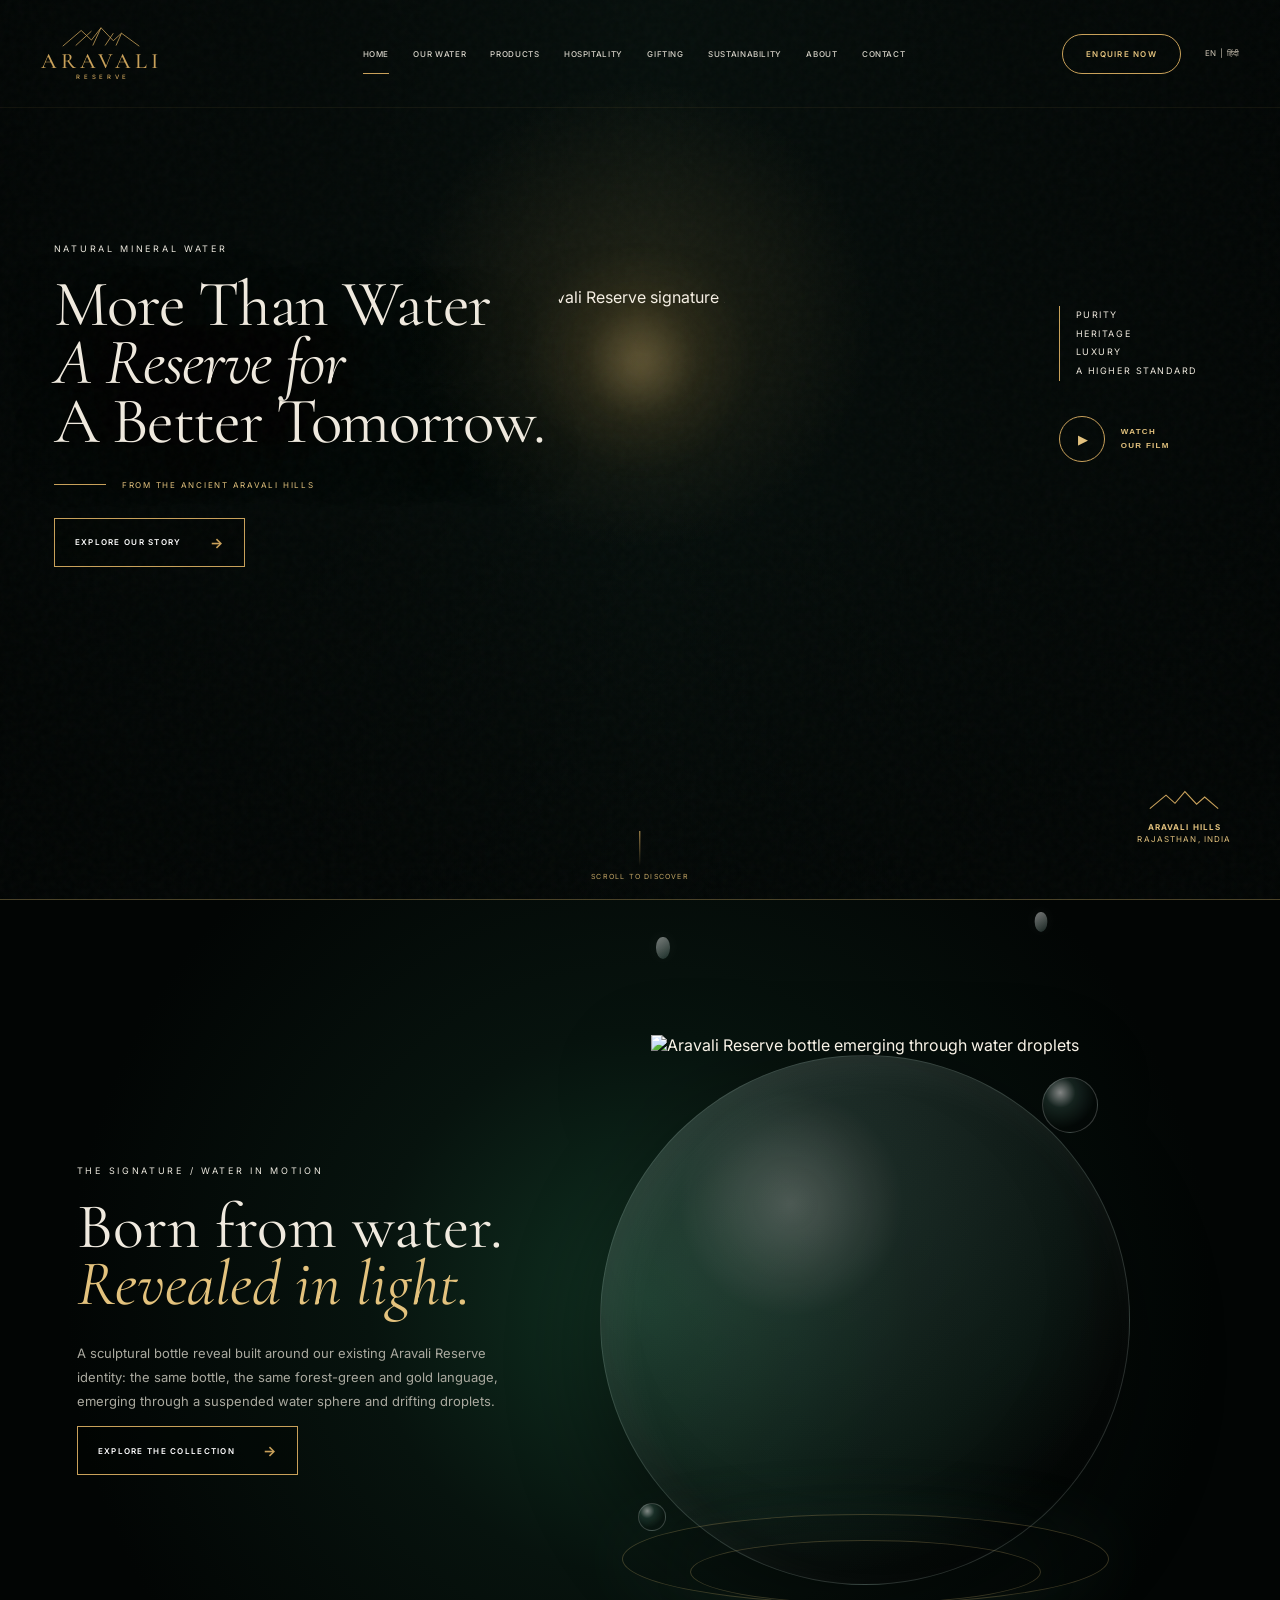
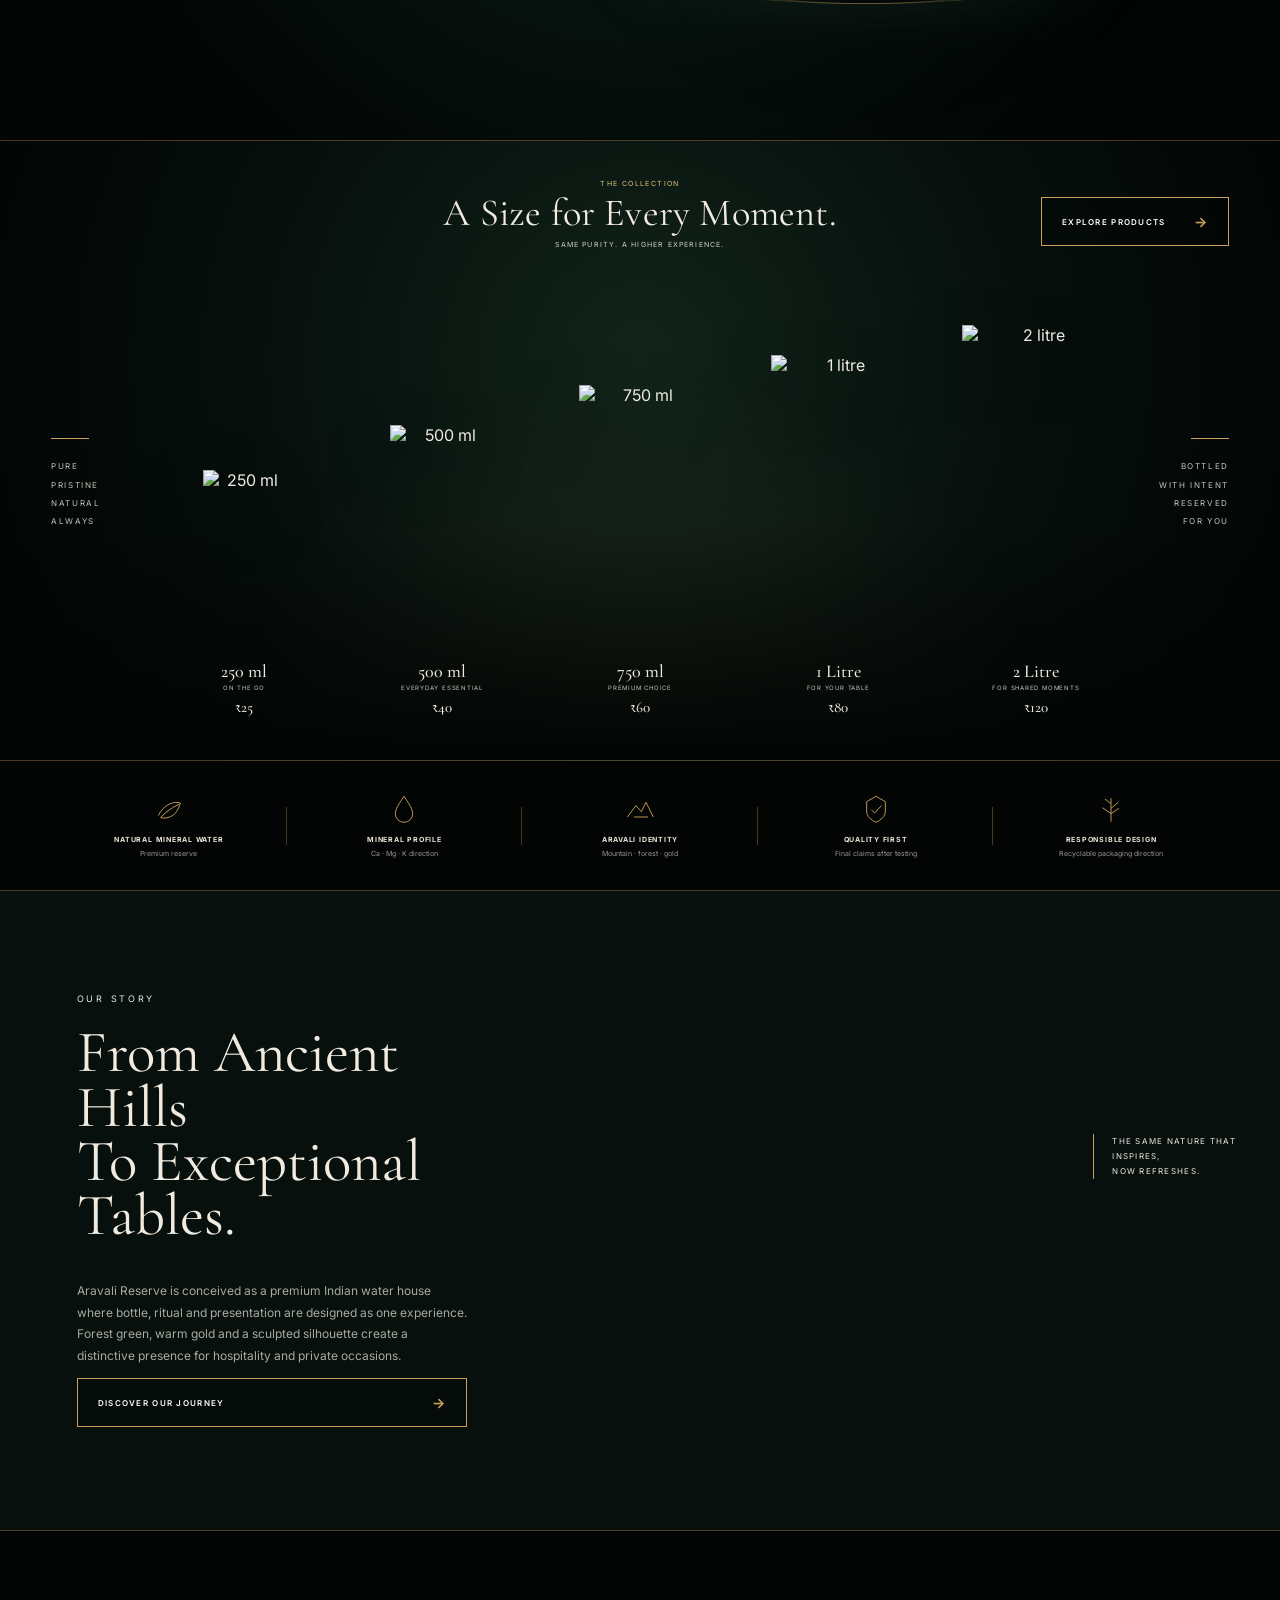
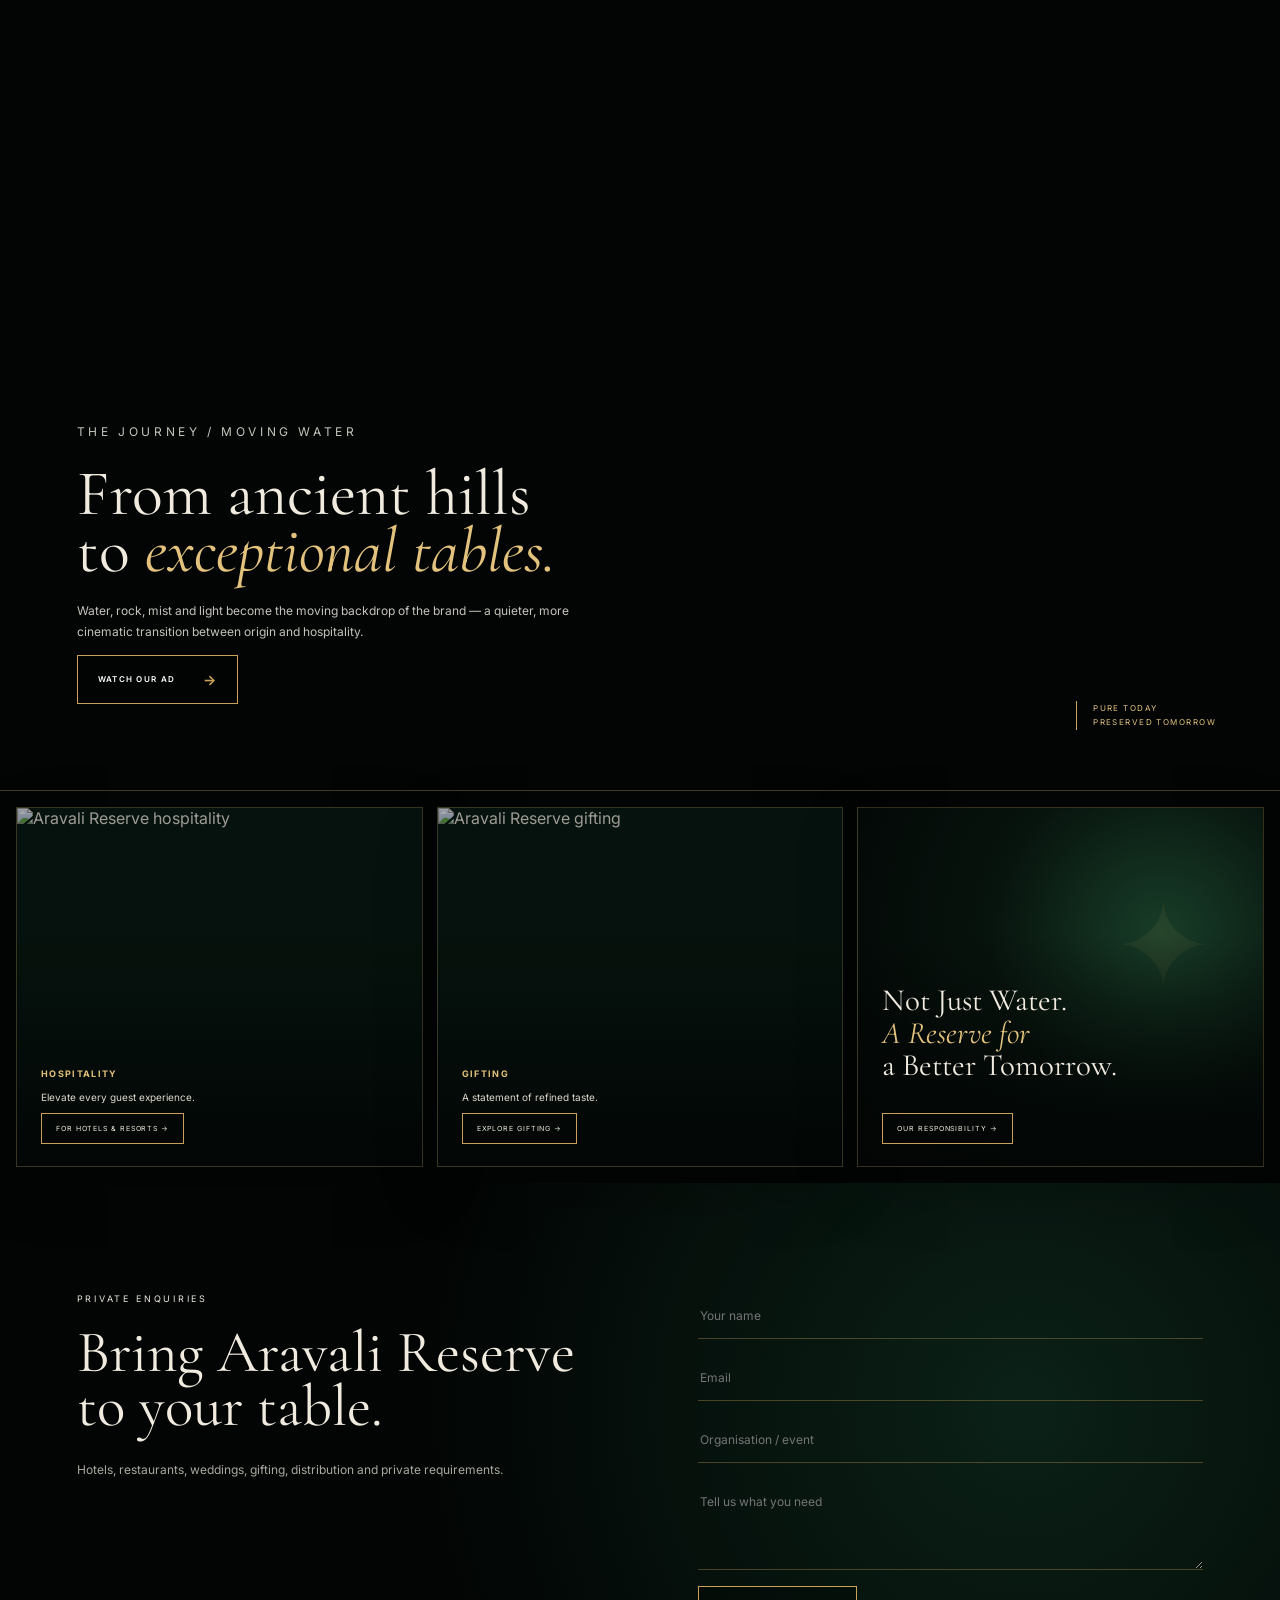
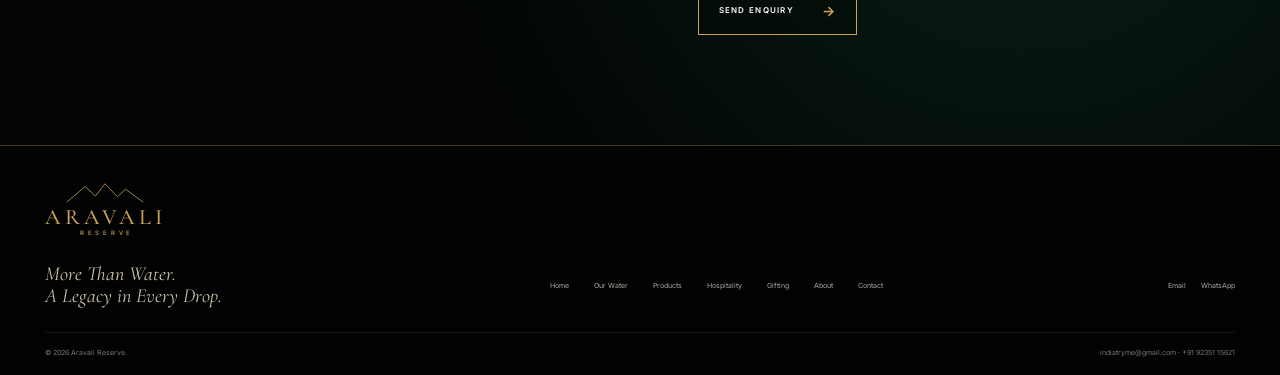
==== commit 40acbb52: "Add cinematic logo intro, water-drop bottle reveal and water film" ====
--- a/index.html
+++ b/index.html
@@ -4,14 +4,15 @@
 <meta charset="utf-8"><meta name="viewport" content="width=device-width,initial-scale=1,viewport-fit=cover"><meta name="theme-color" content="#030806">
 <title>Aravali Reserve — More Than Water</title><meta name="description" content="Aravali Reserve premium natural mineral water. More than water — a reserve for a better tomorrow."><link rel="canonical" href="https://appieonlineport.github.io/Aravali-reserve/"><link rel="icon" href="favicon.svg" type="image/svg+xml">
 <meta property="og:title" content="Aravali Reserve"><meta property="og:description" content="More Than Water. A Reserve for a Better Tomorrow."><meta property="og:type" content="website"><meta property="og:url" content="https://appieonlineport.github.io/Aravali-reserve/"><meta property="og:image" content="https://d2ol7oe51mr4n9.cloudfront.net/user_3ImSm2PyWO8w1MnjpBunqmh0pvK/f27f16c4-d536-449b-894d-767524968e5c.jpg">
-<link rel="preconnect" href="https://fonts.googleapis.com"><link rel="preconnect" href="https://fonts.gstatic.com" crossorigin><link rel="preconnect" href="https://d2ol7oe51mr4n9.cloudfront.net"><link href="https://fonts.googleapis.com/css2?family=Cormorant+Garamond:ital,wght@0,400;0,500;0,600;1,400&family=Inter:wght@300;400;500;600&display=swap" rel="stylesheet"><link rel="stylesheet" href="styles.css">
+<link rel="preconnect" href="https://fonts.googleapis.com"><link rel="preconnect" href="https://fonts.gstatic.com" crossorigin><link rel="preconnect" href="https://d2ol7oe51mr4n9.cloudfront.net"><link href="https://fonts.googleapis.com/css2?family=Cormorant+Garamond:ital,wght@0,400;0,500;0,600;1,400&family=Inter:wght@300;400;500;600&display=swap" rel="stylesheet"><link rel="stylesheet" href="styles.css"><link rel="stylesheet" href="enhancements.css">
 </head><body class="intro-lock">
 <div class="brand-intro" id="brandIntro" aria-hidden="true"><div class="intro-mark"><svg viewBox="0 0 160 58"><path d="M6 47 40 14l17 18L80 6l25 28 15-16 34 29M31 46 57 18m5 28L80 6m10 40 15-28m5 28 10-28"/></svg><b>ARAVALI</b><span>RESERVE</span><i></i></div></div>
 <div class="grain"></div><div class="scroll-progress" id="scrollProgress"></div>
 <header class="site-header" id="siteHeader"><a class="brand" href="#home" aria-label="Aravali Reserve home"><svg viewBox="0 0 120 38"><path d="M4 31 31 8l15 14L60 4l18 19 12-11 26 19M23 30 46 9m2 21L60 4m6 26 12-18m4 18 8-18"/></svg><b>ARAVALI</b><span>RESERVE</span></a><nav><a class="active" href="#home">Home</a><a href="#water">Our Water</a><a href="#products">Products</a><a href="#hospitality">Hospitality</a><a href="#gifting">Gifting</a><a href="#sustainability">Sustainability</a><a href="#about">About</a><a href="#contact">Contact</a></nav><div class="head-actions"><a class="enquire" href="#contact">Enquire Now</a><span class="language">EN&nbsp;&nbsp;|&nbsp;&nbsp;हिंदी</span></div><button class="menu-btn" id="menuBtn" aria-label="Menu"><i></i><i></i></button></header>
 <div class="mobile-menu" id="mobileMenu"><a href="#home">Home</a><a href="#water">Our Water</a><a href="#products">Products</a><a href="#hospitality">Hospitality</a><a href="#gifting">Gifting</a><a href="#sustainability">Sustainability</a><a href="#about">About</a><a href="#contact">Contact</a></div>
 <main>
-<section class="hero" id="home"><video class="hero-film" autoplay muted loop playsinline preload="metadata"><source src="https://d2ol7oe51mr4n9.cloudfront.net/user_3ImSm2PyWO8w1MnjpBunqmh0pvK/4db2f2e5-20f0-47f2-9abd-b0b97967ceb5.mp4" type="video/mp4"></video><div class="hero-grade"></div><div class="hero-copy"><p class="eyebrow">Natural Mineral Water</p><h1>More Than Water<br><em>A Reserve for</em><br>A Better Tomorrow.</h1><div class="origin"><i></i><span>From the ancient Aravali hills</span></div><a class="line-btn" href="#about">Explore Our Story <b>→</b></a></div><div class="hero-product"><div class="sun"></div><img src="https://d2ol7oe51mr4n9.cloudfront.net/user_3ImSm2PyWO8w1MnjpBunqmh0pvK/f27f16c4-d536-449b-894d-767524968e5c.jpg" alt="Aravali Reserve signature bottle"></div><aside class="hero-right"><div class="values">PURITY<br>HERITAGE<br>LUXURY<br>A HIGHER STANDARD</div><button class="watch" id="watchFilm"><span>▶</span><b>WATCH<br>OUR FILM</b></button></aside><div class="hero-location"><svg viewBox="0 0 80 28"><path d="M2 23 20 8l10 9L41 4l13 14 9-8 15 13"/></svg><b>ARAVALI HILLS</b><span>RAJASTHAN, INDIA</span></div><a class="discover" href="#products"><i></i>SCROLL TO DISCOVER</a></section>
+<section class="hero" id="home"><video class="hero-film" autoplay muted loop playsinline preload="metadata"><source src="https://d2ol7oe51mr4n9.cloudfront.net/user_3ImSm2PyWO8w1MnjpBunqmh0pvK/4db2f2e5-20f0-47f2-9abd-b0b97967ceb5.mp4" type="video/mp4"></video><div class="hero-grade"></div><div class="hero-copy"><p class="eyebrow">Natural Mineral Water</p><h1>More Than Water<br><em>A Reserve for</em><br>A Better Tomorrow.</h1><div class="origin"><i></i><span>From the ancient Aravali hills</span></div><a class="line-btn" href="#about">Explore Our Story <b>→</b></a></div><div class="hero-product"><div class="sun"></div><img src="https://d2ol7oe51mr4n9.cloudfront.net/user_3ImSm2PyWO8w1MnjpBunqmh0pvK/f27f16c4-d536-449b-894d-767524968e5c.jpg" alt="Aravali Reserve signature bottle"></div><aside class="hero-right"><div class="values">PURITY<br>HERITAGE<br>LUXURY<br>A HIGHER STANDARD</div><button class="watch" id="watchFilm"><span>▶</span><b>WATCH<br>OUR FILM</b></button></aside><div class="hero-location"><svg viewBox="0 0 80 28"><path d="M2 23 20 8l10 9L41 4l13 14 9-8 15 13"/></svg><b>ARAVALI HILLS</b><span>RAJASTHAN, INDIA</span></div><a class="discover" href="#dropReveal"><i></i>SCROLL TO DISCOVER</a></section>
+<section class="drop-reveal" id="dropReveal"><div class="drop-copy"><p class="eyebrow">The Signature / Water In Motion</p><h2>Born from water.<br><em>Revealed in light.</em></h2><p>A sculptural bottle reveal built around our existing Aravali Reserve identity: the same bottle, the same forest-green and gold language, emerging through a suspended water sphere and drifting droplets.</p><a class="line-btn" href="#products">Explore the collection <b>→</b></a></div><div class="drop-stage" id="dropStage"><div class="water-orb"></div><span class="droplet d1"></span><span class="droplet d2"></span><span class="droplet d3"></span><span class="droplet d4"></span><div class="ripple"></div><div class="ripple r2"></div><img class="drop-bottle" src="https://d2ol7oe51mr4n9.cloudfront.net/user_3ImSm2PyWO8w1MnjpBunqmh0pvK/f27f16c4-d536-449b-894d-767524968e5c.jpg" alt="Aravali Reserve bottle emerging through water droplets"></div></section>
 <section class="collection" id="products"><div class="collection-bg"></div><div class="collection-head"><p>THE COLLECTION</p><h2>A Size for Every Moment.</h2><span>Same purity. A higher experience.</span><a class="line-btn" href="#products">Explore Products <b>→</b></a></div><div class="side-words left">PURE<br>PRISTINE<br>NATURAL<br>ALWAYS</div><div class="side-words right">BOTTLED<br>WITH INTENT<br>RESERVED<br>FOR YOU</div><div class="product-row">
 <article><img class="s1" src="https://d2ol7oe51mr4n9.cloudfront.net/user_3ImSm2PyWO8w1MnjpBunqmh0pvK/f27f16c4-d536-449b-894d-767524968e5c.jpg" alt="250 ml"><h3>250 ml</h3><small>ON THE GO</small><strong>₹25</strong></article>
 <article><img class="s2" src="https://d2ol7oe51mr4n9.cloudfront.net/user_3ImSm2PyWO8w1MnjpBunqmh0pvK/f27f16c4-d536-449b-894d-767524968e5c.jpg" alt="500 ml"><h3>500 ml</h3><small>EVERYDAY ESSENTIAL</small><strong>₹40</strong></article>
@@ -21,9 +22,10 @@
 </div></section>
 <section class="feature-strip" id="water"><article><svg viewBox="0 0 48 48"><path d="M8 34c8-18 25-22 33-19-4 17-16 25-30 22M12 36c8-8 16-14 27-19"/></svg><b>NATURAL MINERAL WATER</b><span>Premium reserve</span></article><article><svg viewBox="0 0 48 48"><path d="M24 5C16 17 11 24 11 31a13 13 0 0 0 26 0C37 24 32 17 24 5Z"/></svg><b>MINERAL PROFILE</b><span>Ca · Mg · K direction</span></article><article><svg viewBox="0 0 48 48"><path d="m5 36 13-17 8 9 7-14 11 22M15 36h21"/></svg><b>ARAVALI IDENTITY</b><span>Mountain · forest · gold</span></article><article><svg viewBox="0 0 48 48"><path d="m24 5 14 8v14c0 8-6 13-14 17-8-4-14-9-14-17V13Z"/><path d="m17 25 5 5 10-11"/></svg><b>QUALITY FIRST</b><span>Final claims after testing</span></article><article><svg viewBox="0 0 48 48"><path d="M24 43V8m0 8-9-7m9 14 11-9m-11 17-13-9m13 9 12-8"/></svg><b>RESPONSIBLE DESIGN</b><span>Recyclable packaging direction</span></article></section>
 <section class="story" id="about"><div class="story-copy"><p class="eyebrow">Our Story</p><h2>From Ancient Hills<br>To Exceptional Tables.</h2><p>Aravali Reserve is conceived as a premium Indian water house where bottle, ritual and presentation are designed as one experience. Forest green, warm gold and a sculpted silhouette create a distinctive presence for hospitality and private occasions.</p><a class="line-btn" href="#contact">Discover Our Journey <b>→</b></a></div><div class="story-image"><video autoplay muted loop playsinline preload="metadata"><source src="https://d2ol7oe51mr4n9.cloudfront.net/user_3ImSm2PyWO8w1MnjpBunqmh0pvK/419d5419-5adc-4d50-a67a-6a12fd814faa.mp4" type="video/mp4"></video><div class="story-quote">THE SAME NATURE THAT<br>INSPIRES,<br>NOW REFRESHES.</div></div></section>
+<section class="water-film" aria-label="Aravali Reserve water film"><video autoplay muted loop playsinline preload="metadata"><source src="https://d2ol7oe51mr4n9.cloudfront.net/user_3ImSm2PyWO8w1MnjpBunqmh0pvK/fce0a533-78a2-49bf-b994-c24c4b467c70.mp4" type="video/mp4"></video><div class="water-film-copy"><p class="eyebrow">The Journey / Moving Water</p><h2>From ancient hills<br>to <em>exceptional tables.</em></h2><p>Water, rock, mist and light become the moving backdrop of the brand — a quieter, more cinematic transition between origin and hospitality.</p><button class="line-btn" id="waterFilmButton" type="button">Watch Our Ad <b>→</b></button></div><div class="film-badge">PURE TODAY<br>PRESERVED TOMORROW</div></section>
 <section class="cards"><article id="hospitality"><img src="https://d2ol7oe51mr4n9.cloudfront.net/user_3ImSm2PyWO8w1MnjpBunqmh0pvK/6638200e-0169-47f9-b30c-71759da1a704.jpg" alt="Aravali Reserve hospitality"><div><b>HOSPITALITY</b><p>Elevate every guest experience.</p><a href="#contact">For Hotels & Resorts →</a></div></article><article id="gifting"><img src="https://d2ol7oe51mr4n9.cloudfront.net/user_3ImSm2PyWO8w1MnjpBunqmh0pvK/a452a72d-15c9-4ff3-9abd-b0b97967ceb5.jpg" alt="Aravali Reserve gifting"><div><b>GIFTING</b><p>A statement of refined taste.</p><a href="#contact">Explore Gifting →</a></div></article><article id="sustainability" class="sustain"><div><p>Not Just Water.<br><em>A Reserve for</em><br>a Better Tomorrow.</p><a href="#contact">Our Responsibility →</a></div></article></section>
 <section class="contact" id="contact"><div><p class="eyebrow">Private Enquiries</p><h2>Bring Aravali Reserve<br>to your table.</h2><p>Hotels, restaurants, weddings, gifting, distribution and private requirements.</p></div><form id="enquiryForm"><input name="name" placeholder="Your name" required><input name="email" type="email" placeholder="Email" required><input name="organisation" placeholder="Organisation / event"><textarea name="message" rows="4" placeholder="Tell us what you need"></textarea><button class="line-btn" type="submit">Send Enquiry <b>→</b></button></form></section>
 </main>
 <footer><a class="brand footer-brand" href="#home"><svg viewBox="0 0 120 38"><path d="M4 31 31 8l15 14L60 4l18 19 12-11 26 19"/></svg><b>ARAVALI</b><span>RESERVE</span></a><div class="footer-line"><em>More Than Water.<br>A Legacy in Every Drop.</em><nav><a href="#home">Home</a><a href="#water">Our Water</a><a href="#products">Products</a><a href="#hospitality">Hospitality</a><a href="#gifting">Gifting</a><a href="#about">About</a><a href="#contact">Contact</a></nav><div class="footer-contact"><a href="mailto:indiatryme@gmail.com">Email</a><a href="https://wa.me/919235115621" target="_blank" rel="noopener">WhatsApp</a></div></div><div class="legal"><span>© 2026 Aravali Reserve.</span><span>indiatryme@gmail.com · +91 92351 15621</span></div></footer>
 <div class="film-modal" id="filmModal"><button id="closeFilm" aria-label="Close film">×</button><video id="modalVideo" controls playsinline><source src="https://d2ol7oe51mr4n9.cloudfront.net/user_3ImSm2PyWO8w1MnjpBunqmh0pvK/fce0a533-78a2-49bf-b994-c24c4b467c70.mp4" type="video/mp4"></video></div>
-<script src="script.js"></script></body></html>+<script src="script.js"></script><script src="enhancements.js"></script><script>document.querySelector('#waterFilmButton')?.addEventListener('click',()=>document.querySelector('#watchFilm')?.click());</script></body></html>
--- a/styles.css
+++ b/styles.css
@@ -1 +1,10 @@
-:root{--black:#020504;--ink:#050b08;--green:#07150f;--green2:#0b2519;--gold:#c9a35b;--gold2:#ead49a;--ivory:#eee9dc;--muted:#a4a79e;--line:rgba(201,163,91,.24);--serif:"Cormorant Garamond",Georgia,serif;--sans:"Inter",Arial,sans-serif}*{box-sizing:border-box}html{scroll-behavior:smooth;background:var(--black)}body{margin:0;background:var(--black);color:var(--ivory);font-family:var(--sans);overflow-x:hidden}body.intro-lock{overflow:hidden}::selection{background:var(--gold);color:#020504}a{color:inherit}.grain{position:fixed;inset:0;z-index:90;pointer-events:none;opacity:.032;background-image:url("data:image/svg+xml,%3Csvg viewBox='0 0 180 180' xmlns='http://www.w3.org/2000/svg'%3E%3Cfilter id='n'%3E%3CfeTurbulence type='fractalNoise' baseFrequency='.78' numOctaves='3' stitchTiles='stitch'/%3E%3C/filter%3E%3Crect width='100%25' height='100%25' filter='url(%23n)' opacity='.8'/%3E%3C/svg%3E")}.progress{position:fixed;z-index:99;left:0;top:0;height:2px;width:100%;background:linear-gradient(90deg,var(--gold),var(--gold2));transform:scaleX(0);transform-origin:left}.intro{position:fixed;inset:0;z-index:300;background:#000;display:grid;place-items:center;overflow:hidden;transition:opacity 1s ease,visibility 1s ease}.intro video{position:absolute;height:100%;width:min(56.3vh,100vw);object-fit:cover;left:50%;transform:translateX(-50%);filter:contrast(1.08) saturate(.92)}.intro:before,.intro:after{content:"";position:absolute;z-index:2;top:0;bottom:0;width:28vw;pointer-events:none}.intro:before{left:0;background:linear-gradient(90deg,#000 30%,transparent)}.intro:after{right:0;background:linear-gradient(-90deg,#000 30%,transparent)}.intro-glow{position:absolute;z-index:3;width:52vh;height:52vh;border-radius:50%;background:radial-gradient(circle,rgba(220,178,92,.12),transparent 68%);filter:blur(20px);animation:introGlow 2.4s ease-in-out infinite alternate}.intro-copy{position:absolute;z-index:4;left:50%;bottom:8vh;transform:translateX(-50%);display:flex;flex-direction:column;text-align:center;color:var(--gold2);letter-spacing:.28em;opacity:0;animation:introCopy 1s 6.3s forwards}.intro-copy span{font:500 31px/1 var(--serif)}.intro-copy small{font:500 7px/2 var(--sans);letter-spacing:.72em;margin-left:.7em}.intro button{position:absolute;z-index:5;right:3vw;bottom:3vh;border:0;background:none;color:#8b877d;font:500 8px var(--sans);letter-spacing:.2em;cursor:pointer;padding:12px}.intro.exit{opacity:0;visibility:hidden}.intro.exit video{animation:introZoom 1.15s cubic-bezier(.6,0,.2,1) forwards}.page-reveal{position:fixed;z-index:250;inset:0;background:#000;clip-path:circle(0 at 50% 54%);pointer-events:none}.page-reveal.open{animation:portal 1.25s cubic-bezier(.65,0,.15,1) forwards}@keyframes portal{0%{clip-path:circle(0 at 50% 54%);opacity:1}70%{clip-path:circle(85vmax at 50% 54%);opacity:1}100%{clip-path:circle(100vmax at 50% 54%);opacity:0;visibility:hidden}}@keyframes introZoom{to{transform:translateX(-50%) scale(2.1);filter:blur(8px);opacity:.1}}@keyframes introGlow{to{transform:scale(1.18);opacity:.45}}@keyframes introCopy{to{opacity:1}}.site-header{position:fixed;z-index:100;top:0;left:0;right:0;height:96px;padding:0 4vw;display:grid;grid-template-columns:180px 1fr 150px;align-items:center;gap:30px;transition:.45s;background:linear-gradient(#020504b8,transparent)}.site-header.scrolled{height:74px;background:rgba(2,5,4,.86);backdrop-filter:blur(22px);border-bottom:1px solid rgba(201,163,91,.12)}.brand{text-decoration:none;display:grid;width:max-content;justify-items:center;color:var(--gold)}.brand svg{width:74px;height:24px;fill:none;stroke:var(--gold);stroke-width:1.2}.brand b{font:500 19px/.95 var(--serif);letter-spacing:.18em}.brand span{font:500 6px/1.6 var(--sans);letter-spacing:.58em;margin-left:.55em}.site-header nav{display:flex;justify-content:center;gap:clamp(16px,2.2vw,38px)}.site-header nav a,footer nav a,.footer-contact a{position:relative;text-decoration:none;text-transform:uppercase;font-size:8px;letter-spacing:.16em;color:#d3d0c7}.site-header nav a:after{content:"";position:absolute;left:0;bottom:-10px;width:0;height:1px;background:var(--gold);transition:.35s}.site-header nav a:hover:after{width:100%}.outline-btn,.gold-btn{display:inline-flex;align-items:center;justify-content:center;text-decoration:none;text-transform:uppercase;letter-spacing:.17em;font:600 8px var(--sans);transition:.35s}.outline-btn{justify-self:end;border:1px solid var(--gold);border-radius:999px;padding:14px 21px;color:var(--gold2)}.outline-btn:hover{background:var(--gold);color:#071009}.gold-btn{border:1px solid var(--gold);background:linear-gradient(120deg,#9b7737,#d7b467,#9b7737);background-size:200% 100%;color:#061009;padding:16px 23px;cursor:pointer}.gold-btn:hover{background-position:100% 0;box-shadow:0 18px 55px rgba(201,163,91,.13)}.gold-btn b{font-size:14px;margin-left:22px}.menu-btn{display:none;background:none;border:0;width:44px;height:44px}.menu-btn i{display:block;width:23px;height:1px;background:var(--gold);margin:7px auto}.mobile-menu{display:none}.hero{height:100svh;min-height:760px;position:relative;overflow:hidden;display:flex;align-items:center;padding:0 4.2vw;border-bottom:1px solid var(--line)}.hero-blur,.hero-art,.hero-shade{position:absolute;inset:0}.hero-blur{background-size:cover;background-position:center;filter:blur(30px) brightness(.42) saturate(.72);transform:scale(1.12)}.hero-art{background-repeat:no-repeat;background-size:auto 100%;background-position:54% center;filter:saturate(.9) contrast(1.08);animation:heroFloat 14s ease-in-out infinite alternate}.hero-shade{background:linear-gradient(90deg,rgba(2,5,4,.94) 0%,rgba(2,5,4,.62) 31%,rgba(2,5,4,.08) 55%,rgba(2,5,4,.46) 76%,rgba(2,5,4,.85) 100%),linear-gradient(0deg,rgba(2,5,4,.7),transparent 40%)}@keyframes heroFloat{to{transform:scale(1.025)}}.hero-copy{position:relative;z-index:4;width:min(620px,48vw);margin-top:4vh}.eyebrow{font:500 9px var(--sans);letter-spacing:.3em;text-transform:uppercase;color:var(--gold2);margin:0 0 24px}.hero h1,.story h2,.water h2,.section-heading h2,.design-copy h2,.hospitality h2,.gifting h2,.responsibility h2,.brand-codes h2,.enquiry h2{font-family:var(--serif);font-weight:400;letter-spacing:-.025em}.hero h1{font-size:clamp(55px,5.1vw,84px);line-height:.88;margin:0;text-shadow:0 8px 45px #000}.hero h1 em,.story h2 em,.water h2 em,.section-heading h2 em,.design-copy h2 em,.hospitality h2 em,.gifting h2 em,.responsibility h2 em,.brand-codes h2 em,.enquiry h2 em{font-weight:400;color:var(--gold2)}.origin-line{display:flex;align-items:center;gap:16px;margin:28px 0 34px;text-transform:uppercase;color:var(--gold2);font-size:8px;letter-spacing:.25em}.origin-line i{width:48px;height:1px;background:var(--gold)}.hero-actions{display:flex;align-items:center;gap:30px}.film-link{display:flex;align-items:center;gap:12px;border:0;background:none;color:var(--ivory);text-transform:uppercase;font:500 8px var(--sans);letter-spacing:.16em;cursor:pointer}.film-link span{width:43px;height:43px;border:1px solid var(--gold);border-radius:50%;display:grid;place-items:center;color:var(--gold);padding-left:2px}.hero-code{position:absolute;z-index:4;right:4.5vw;top:35%;display:flex;gap:15px}.hero-code i{width:1px;background:var(--gold)}.hero-code p{font-size:9px;line-height:2.1;letter-spacing:.18em;color:#d7d5ce;margin:0}.hero-place{position:absolute;z-index:4;right:4.5vw;bottom:8vh;text-align:center;color:var(--gold2);font-size:8px;line-height:1.6;letter-spacing:.18em}.hero-place svg{width:68px;display:block;margin:0 auto 8px;fill:none;stroke:var(--gold);stroke-width:1}.scroll{position:absolute;z-index:4;bottom:2.8vh;left:50%;transform:translateX(-50%);text-decoration:none;font-size:7px;letter-spacing:.2em;color:#b99d67;display:flex;flex-direction:column;align-items:center;gap:7px}.scroll i{height:34px;width:1px;background:linear-gradient(var(--gold),transparent)}.manifesto-strip{min-height:78px;display:flex;align-items:center;justify-content:center;gap:26px;border-bottom:1px solid var(--line);background:#030705;color:#b5b0a5;font-size:7px;letter-spacing:.28em}.manifesto-strip i{width:3px;height:3px;border-radius:50%;background:var(--gold)}.story{min-height:920px;padding:130px 6vw;display:grid;grid-template-columns:.86fr 1.14fr;gap:9vw;align-items:center;background:radial-gradient(circle at 70% 30%,#0c281b 0,#050b08 45%,#020504 80%)}.story-copy{max-width:560px}.story h2,.water h2,.section-heading h2,.design-copy h2,.gifting h2,.responsibility h2,.brand-codes h2,.enquiry h2{font-size:clamp(54px,5vw,78px);line-height:.9;margin:0 0 34px}.story-copy>p:not(.eyebrow),.water-head>p:not(.eyebrow),.design-copy li p,.gifting-copy>p:not(.eyebrow),.responsibility>p,.brand-codes>div>p:not(.eyebrow),.enquiry-copy>p:not(.eyebrow){color:var(--muted);font-size:13px;line-height:1.9}.story blockquote{font:italic 400 30px/1.2 var(--serif);color:var(--gold2);margin:55px 0 0}.story-visual{height:710px;position:relative;overflow:hidden;border:1px solid rgba(201,163,91,.16);background:#000}.story-visual video{width:100%;height:100%;object-fit:cover}.story-visual:after{content:"";position:absolute;inset:20px;border:1px solid rgba(201,163,91,.23);pointer-events:none}.story-visual>span{position:absolute;left:30px;bottom:28px;z-index:2;font-size:7px;letter-spacing:.25em;color:var(--gold2);background:#020504a6;padding:9px 11px}.water{padding:145px 6vw 100px;background:#06130d}.water-head{max-width:850px;margin:auto;text-align:center}.water-head>p:not(.eyebrow){max-width:700px;margin:0 auto}.water-specs{max-width:1180px;margin:90px auto 0;display:grid;grid-template-columns:repeat(4,1fr);border-block:1px solid var(--line)}.water-specs article{min-height:185px;padding:35px 22px;display:flex;flex-direction:column;align-items:center;text-align:center;justify-content:center;border-right:1px solid var(--line)}.water-specs article:last-child{border:0}.water-specs svg{width:38px;height:38px;fill:none;stroke:var(--gold);stroke-width:1.3;margin-bottom:22px}.water-specs b{font-size:8px;letter-spacing:.17em;color:#e4dfd3}.water-specs span{font-size:8px;color:#898d84;margin-top:8px}.collection{padding:130px 4vw 110px;background:linear-gradient(#050b08,#020504);overflow:hidden}.section-heading{max-width:850px}.section-heading.center{text-align:center;margin:auto}.section-heading.center>p:last-child{color:var(--muted);font-size:11px;letter-spacing:.04em}.bottle-line{max-width:1220px;margin:90px auto 45px;display:grid;grid-template-columns:repeat(5,1fr);align-items:end;gap:14px}.bottle-line article{text-align:center;position:relative;min-height:440px;display:flex;flex-direction:column;align-items:center;justify-content:flex-end}.bottle-line article>b{font:500 19px var(--serif);margin-top:16px}.bottle-line small{font-size:7px;letter-spacing:.15em;color:#858980;margin:8px 0}.bottle-line strong{font:500 15px var(--serif);color:var(--gold2)}.bottle-line .concept strong{font:500 7px var(--sans);letter-spacing:.2em}.collection-note{text-align:center;border-top:1px solid var(--line);padding-top:25px;color:#8c806a;font-size:7px;letter-spacing:.25em}.product-bottle{display:block;width:150px;height:310px;object-fit:cover;object-position:center 53%;border-radius:70px 70px 38px 38px;filter:drop-shadow(0 30px 45px #000) saturate(.92);mix-blend-mode:screen;transform-origin:bottom;transition:.7s}.bottle-line article:hover .product-bottle{transform:translateY(-8px) scale(1.025)}.product-bottle.p1{width:105px;height:225px}.product-bottle.p2{width:125px;height:265px}.product-bottle.p3{width:138px;height:292px}.product-bottle.p4{width:150px;height:315px}.product-bottle.p5{width:165px;height:345px}.bottle-design{padding:140px 6vw;display:grid;grid-template-columns:1.1fr .9fr;gap:8vw;align-items:center;background:#06140e}.design-image{position:relative}.design-image img{width:100%;height:720px;object-fit:cover;display:block;filter:saturate(.85) contrast(1.05)}.design-image:after{content:"";position:absolute;inset:22px;border:1px solid rgba(201,163,91,.3)}.design-copy ol{list-style:none;padding:0;margin:45px 0 0}.design-copy li{display:grid;grid-template-columns:42px 1fr;gap:20px;padding:22px 0;border-top:1px solid var(--line)}.design-copy li>span{font-size:8px;color:var(--gold)}.design-copy li b{font:500 19px var(--serif)}.design-copy li p{margin:7px 0 0}.film-suite{padding:140px 5vw 170px;background:#020504}.film-rail{margin-top:70px;display:grid;grid-template-columns:repeat(3,1fr);gap:20px;align-items:center}.film{margin:0}.film video{display:block;width:100%;height:600px;object-fit:cover;background:#000;border:1px solid rgba(201,163,91,.12);transition:.7s}.film.tall video{height:700px}.film:hover video{transform:translateY(-6px);box-shadow:0 35px 90px #000}.film figcaption{display:flex;justify-content:space-between;padding-top:15px;color:#817765;font-size:7px;letter-spacing:.22em}.film figcaption span{color:var(--gold)}.hospitality{height:960px;position:relative;overflow:hidden;display:flex;align-items:flex-end;padding:7vw}.hospitality>video{position:absolute;inset:0;width:100%;height:100%;object-fit:cover;object-position:center 55%;filter:saturate(.8)}.hospitality-shade{position:absolute;inset:0;background:linear-gradient(90deg,rgba(2,5,4,.92),rgba(2,5,4,.3) 55%,rgba(2,5,4,.6)),linear-gradient(0deg,#020504 0,transparent 50%)}.hospitality-copy{position:relative;z-index:2;max-width:720px}.hospitality h2{font-size:clamp(60px,6vw,92px);line-height:.88;margin:0 0 30px}.hospitality-copy>p:not(.eyebrow){color:#c0c0b8;font-size:11px;letter-spacing:.08em;margin-bottom:35px}.gifting{padding:140px 6vw;display:grid;grid-template-columns:.82fr 1.18fr;gap:8vw;align-items:center;background:#07180f}.gifting-copy{max-width:520px}.text-link{display:inline-block;margin-top:30px;color:var(--gold2);text-decoration:none;text-transform:uppercase;font-size:8px;letter-spacing:.16em}.gifting figure{margin:0;position:relative}.gifting img{width:100%;height:690px;object-fit:cover;display:block}.gifting figcaption{position:absolute;left:20px;bottom:20px;background:#020504c7;padding:10px 12px;font-size:7px;letter-spacing:.2em;color:var(--gold2)}.responsibility{padding:125px 8vw;display:grid;grid-template-columns:1fr 1fr;gap:10vw;align-items:end;background:#020504;border-block:1px solid var(--line)}.responsibility>p{max-width:550px;margin-bottom:8px}.brand-codes{padding:140px 6vw;display:grid;grid-template-columns:1.15fr .85fr;gap:8vw;align-items:center;background:radial-gradient(circle at 20% 50%,#0c2b1d,#050b08 48%,#020504)}.brand-codes figure{margin:0}.brand-codes img{width:100%;height:680px;object-fit:cover;display:block}.enquiry{padding:150px 7vw;display:grid;grid-template-columns:1fr 1fr;gap:10vw;background:#06140e}.direct{display:flex;flex-direction:column;gap:12px;margin-top:45px}.direct a{color:var(--gold2);text-decoration:none;font-size:10px;letter-spacing:.08em}.enquiry form{display:grid;gap:20px}.enquiry label{display:grid;gap:8px;text-transform:uppercase;color:#7f847b;font-size:7px;letter-spacing:.2em}.enquiry input,.enquiry textarea{border:0;border-bottom:1px solid var(--line);background:transparent;color:var(--ivory);font:400 14px var(--sans);padding:6px 0 15px;outline:0}.enquiry input:focus,.enquiry textarea:focus{border-color:var(--gold)}.enquiry textarea{resize:vertical}.enquiry form .gold-btn{width:max-content;margin-top:10px}.form-note{font-size:8px;color:#6f746c}.reveal{opacity:0;transform:translateY(22px);transition:opacity 1.2s ease,transform 1.2s ease}.reveal.visible{opacity:1;transform:none}footer{padding:75px 5vw 35px;background:#010302;border-top:1px solid var(--line);display:grid;grid-template-columns:180px 1fr auto auto;gap:50px;align-items:center}.footer-brand svg{width:90px}.footer-brand b{font-size:22px}footer nav{display:flex;gap:25px;flex-wrap:wrap}.footer-contact{display:flex;gap:15px}.footer-line{color:var(--gold);font:italic 400 15px var(--serif);text-align:right}.footer-line span{font-style:normal;font-size:7px;letter-spacing:.2em}footer>small{grid-column:1/-1;border-top:1px solid rgba(201,163,91,.1);padding-top:24px;color:#656a63;font-size:7px}.film-modal{position:fixed;z-index:400;inset:0;background:rgba(0,0,0,.94);display:none;place-items:center;padding:4vw}.film-modal.open{display:grid}.film-modal video{max-height:86vh;max-width:90vw}.film-modal button{position:absolute;right:3vw;top:3vw;background:none;border:1px solid var(--gold);color:var(--gold);border-radius:50%;width:42px;height:42px;font-size:22px;cursor:pointer}@media(max-width:1050px){.site-header{grid-template-columns:150px 1fr 130px}.site-header nav{gap:14px}.site-header nav a{font-size:7px}.hero-copy{width:56vw}.hero-code{display:none}.story{gap:5vw}.water-specs{grid-template-columns:repeat(2,1fr)}.water-specs article:nth-child(2){border-right:0}.water-specs article:nth-child(-n+2){border-bottom:1px solid var(--line)}.bottle-line{overflow-x:auto;grid-template-columns:repeat(5,190px);justify-content:start;padding-bottom:20px}.film-rail{grid-template-columns:repeat(3,1fr)}footer{grid-template-columns:1fr 1fr}.footer-line{text-align:left}}@media(max-width:760px){.site-header{height:76px;padding:0 6vw;grid-template-columns:1fr auto}.site-header nav,.site-header>.outline-btn{display:none}.brand svg{width:62px}.brand b{font-size:16px}.menu-btn{display:block}.mobile-menu{position:fixed;z-index:95;inset:0;background:rgba(2,5,4,.97);backdrop-filter:blur(20px);padding:110px 8vw 50px;flex-direction:column;justify-content:center;gap:18px}.mobile-menu.open{display:flex}.mobile-menu a{text-decoration:none;font:400 42px/1 var(--serif);color:var(--ivory)}.intro video{width:100vw;height:100%;object-fit:cover}.intro:before,.intro:after{display:none}.intro-copy{bottom:11vh}.hero{min-height:760px;padding:0 7vw;align-items:flex-end;padding-bottom:17vh}.hero-blur{filter:blur(22px) brightness(.38)}.hero-art{background-size:auto 82%;background-position:62% 12%;opacity:.92}.hero-shade{background:linear-gradient(0deg,#020504 5%,rgba(2,5,4,.8) 36%,rgba(2,5,4,.15) 68%,rgba(2,5,4,.45))}.hero-copy{width:100%;margin:0}.hero h1{font-size:48px}.hero-copy>.eyebrow{margin-bottom:16px}.origin-line{margin:20px 0 25px}.hero-actions{gap:16px}.film-link{font-size:0}.film-link span{font-size:10px}.hero-place{display:none}.scroll{display:none}.manifesto-strip{justify-content:flex-start;overflow:hidden;padding:0 7vw;white-space:nowrap}.story,.bottle-design,.gifting,.responsibility,.brand-codes,.enquiry{grid-template-columns:1fr}.story{padding:100px 7vw;gap:60px}.story-visual{height:640px}.water{padding:100px 7vw 70px}.story h2,.water h2,.section-heading h2,.design-copy h2,.gifting h2,.responsibility h2,.brand-codes h2,.enquiry h2{font-size:48px}.water-specs{grid-template-columns:1fr 1fr;margin-top:60px}.water-specs article{padding:25px 12px;min-height:160px}.collection{padding:100px 7vw}.bottle-line{margin-top:60px}.product-bottle.p1{width:95px;height:205px}.product-bottle.p2{width:112px;height:240px}.product-bottle.p3{width:124px;height:265px}.product-bottle.p4{width:136px;height:290px}.product-bottle.p5{width:148px;height:315px}.bottle-design{padding:100px 7vw;gap:60px}.design-image img{height:560px}.film-suite{padding:100px 7vw}.film-rail{display:flex;overflow-x:auto;scroll-snap-type:x mandatory}.film{min-width:78vw;scroll-snap-align:center}.film video,.film.tall video{height:610px}.hospitality{height:800px;padding:8vw}.hospitality>video{object-position:center}.hospitality h2{font-size:53px}.gifting{padding:100px 7vw}.gifting img{height:560px}.responsibility{padding:100px 7vw;gap:30px}.brand-codes{padding:100px 7vw}.brand-codes figure{order:2}.brand-codes img{height:560px}.enquiry{padding:100px 7vw;gap:65px}footer{padding:65px 7vw 30px;grid-template-columns:1fr;gap:28px}footer nav{gap:15px}.footer-line{text-align:left}}@media(prefers-reduced-motion:reduce){*{animation:none!important;transition-duration:.01ms!important;scroll-behavior:auto!important}.intro{display:none}.reveal{opacity:1;transform:none}}+:root{--black:#020504;--green:#06120d;--green2:#0a1d15;--gold:#c9a15a;--gold2:#e3c27d;--cream:#f0eadf;--muted:#aaa99f;--line:rgba(201,161,90,.34);--serif:'Cormorant Garamond',Georgia,serif;--sans:'Inter',Arial,sans-serif}*{box-sizing:border-box}html{scroll-behavior:smooth;background:var(--black)}body{margin:0;background:var(--black);color:var(--cream);font-family:var(--sans);overflow-x:hidden}body.intro-lock{overflow:hidden}a{color:inherit}.grain{position:fixed;inset:0;z-index:90;pointer-events:none;opacity:.035;background-image:url("data:image/svg+xml,%3Csvg viewBox='0 0 180 180' xmlns='http://www.w3.org/2000/svg'%3E%3Cfilter id='n'%3E%3CfeTurbulence type='fractalNoise' baseFrequency='.78' numOctaves='3'/%3E%3C/filter%3E%3Crect width='100%25' height='100%25' filter='url(%23n)' opacity='.8'/%3E%3C/svg%3E")}.scroll-progress{position:fixed;z-index:120;left:0;top:0;height:1px;width:100%;background:var(--gold);transform:scaleX(0);transform-origin:left}.brand-intro{position:fixed;z-index:500;inset:0;background:radial-gradient(circle at 50% 45%,#0b1d14,#020504 45%,#000 75%);display:grid;place-items:center;transition:opacity .55s ease,visibility .55s ease}.brand-intro.hide{opacity:0;visibility:hidden}.intro-mark{display:grid;justify-items:center;color:var(--gold);animation:introMark 1.8s cubic-bezier(.2,.7,.2,1) both}.intro-mark svg{width:145px;height:58px;fill:none;stroke:var(--gold);stroke-width:1.2;filter:drop-shadow(0 0 18px rgba(201,161,90,.18))}.intro-mark b{font:500 39px/.9 var(--serif);letter-spacing:.16em}.intro-mark span{font:500 9px/2 var(--sans);letter-spacing:.72em;margin-left:.7em}.intro-mark i{width:0;height:1px;background:linear-gradient(90deg,transparent,var(--gold),transparent);margin-top:25px;animation:introLine 1.55s .2s forwards}@keyframes introMark{0%{opacity:0;transform:translateY(8px) scale(.97)}20%,80%{opacity:1;transform:none}100%{opacity:.95;transform:scale(1.02)}}@keyframes introLine{to{width:190px}}
+.site-header{position:absolute;z-index:100;top:0;left:0;right:0;height:108px;padding:0 3.2vw;display:grid;grid-template-columns:165px 1fr auto;gap:26px;align-items:center;border-bottom:1px solid rgba(201,161,90,.08);transition:.35s}.site-header.sticky{position:fixed;height:76px;background:rgba(2,5,4,.88);backdrop-filter:blur(20px);border-color:rgba(201,161,90,.18)}.brand{text-decoration:none;color:var(--gold);display:grid;width:max-content;justify-items:center}.brand svg{width:82px;height:28px;fill:none;stroke:var(--gold);stroke-width:1.15}.brand b{font:500 22px/.9 var(--serif);letter-spacing:.18em}.brand span{font:500 6px/1.8 var(--sans);letter-spacing:.62em;margin-left:.6em}.site-header nav{display:flex;justify-content:center;gap:clamp(13px,1.9vw,31px)}.site-header nav a{font:500 8px var(--sans);letter-spacing:.08em;text-transform:uppercase;text-decoration:none;color:#d6d2c8;position:relative}.site-header nav a:after{content:'';position:absolute;left:0;right:100%;bottom:-15px;height:1px;background:var(--gold);transition:.3s}.site-header nav a:hover:after,.site-header nav a.active:after{right:0}.head-actions{display:flex;align-items:center;gap:24px}.enquire,.line-btn{border:1px solid var(--gold);text-decoration:none;text-transform:uppercase;letter-spacing:.16em;font:600 8px var(--sans);transition:.3s}.enquire{border-radius:999px;padding:14px 23px;color:var(--gold2)}.enquire:hover,.line-btn:hover{background:var(--gold);color:#071009}.language{font-size:8px;color:#d0c7b7;white-space:nowrap}.menu-btn{display:none;background:none;border:0;width:44px;height:44px}.menu-btn i{display:block;width:24px;height:1px;background:var(--gold);margin:7px auto}.mobile-menu{display:none}
+.hero{height:100svh;min-height:760px;position:relative;overflow:hidden;border-bottom:1px solid var(--line);background:#07100d}.hero-film{position:absolute;inset:0;width:100%;height:100%;object-fit:cover;filter:saturate(.72) contrast(1.14) brightness(.62);transform:scale(1.03)}.hero-grade{position:absolute;inset:0;background:radial-gradient(circle at 50% 35%,rgba(209,168,87,.14),transparent 27%),linear-gradient(90deg,rgba(2,5,4,.88) 0%,rgba(2,5,4,.53) 30%,rgba(2,5,4,.1) 51%,rgba(2,5,4,.55) 75%,rgba(2,5,4,.86) 100%),linear-gradient(0deg,rgba(2,5,4,.7),transparent 45%)}.hero-copy{position:absolute;z-index:4;left:4.2vw;top:27%;width:39vw;max-width:620px}.eyebrow{margin:0 0 22px;color:#ece8de;font-size:9px;letter-spacing:.3em;text-transform:uppercase}.hero h1{font:400 clamp(55px,5.1vw,84px)/.9 var(--serif);letter-spacing:-.02em;margin:0;text-shadow:0 15px 50px #000}.hero h1 em{font-weight:400;color:var(--cream)}.origin{display:flex;align-items:center;gap:16px;margin:28px 0;color:var(--gold2);font-size:8px;letter-spacing:.22em;text-transform:uppercase}.origin i{width:52px;height:1px;background:var(--gold)}.line-btn{display:inline-flex;align-items:center;justify-content:space-between;gap:28px;padding:15px 20px;background:rgba(1,4,3,.32);color:#fff;cursor:pointer}.line-btn b{font-size:14px;color:var(--gold)}.hero-product{position:absolute;z-index:3;left:50%;bottom:-4vh;transform:translateX(-50%);height:84vh;width:30vw;display:grid;place-items:end center;pointer-events:none}.hero-product img{height:72vh;max-width:100%;object-fit:contain;mix-blend-mode:screen;filter:drop-shadow(0 35px 40px #000) contrast(1.05);border-radius:28%}.hero-product .sun{position:absolute;top:9%;width:230px;height:230px;border-radius:50%;background:radial-gradient(circle,rgba(255,212,127,.3),rgba(255,195,80,.06) 35%,transparent 70%);filter:blur(8px)}.hero-right{position:absolute;z-index:4;right:4vw;top:34%;width:170px}.values{border-left:1px solid var(--gold);padding-left:16px;font-size:9px;line-height:2.1;letter-spacing:.17em}.watch{margin-top:35px;border:0;background:none;color:var(--gold2);display:flex;align-items:center;gap:16px;padding:0;cursor:pointer;text-align:left}.watch span{width:46px;height:46px;border:1px solid var(--gold);border-radius:50%;display:grid;place-items:center;padding-left:2px}.watch b{font-size:8px;line-height:1.8;letter-spacing:.16em}.hero-location{position:absolute;z-index:4;right:3.8vw;bottom:6vh;text-align:center;color:var(--gold2);font-size:8px;letter-spacing:.14em;line-height:1.5}.hero-location svg{display:block;width:72px;margin:0 auto 8px;fill:none;stroke:var(--gold);stroke-width:1.2}.hero-location b,.hero-location span{display:block}.discover{position:absolute;z-index:4;left:50%;bottom:2vh;transform:translateX(-50%);font-size:7px;letter-spacing:.17em;text-decoration:none;color:#c3a463;display:flex;flex-direction:column;align-items:center;gap:6px}.discover i{height:35px;width:1px;background:linear-gradient(var(--gold),transparent)}
+.collection{min-height:620px;position:relative;overflow:hidden;padding:22px 4vw 28px;background:radial-gradient(circle at 50% 35%,#11241a 0,#07100d 48%,#020504 90%);border-bottom:1px solid var(--line)}.collection-bg{position:absolute;inset:0;background:linear-gradient(0deg,#020504 0%,transparent 38%),radial-gradient(ellipse at 50% 100%,rgba(205,164,88,.09),transparent 45%)}.collection-head{position:relative;z-index:2;text-align:center}.collection-head p{color:var(--gold2);font-size:7px;letter-spacing:.2em;margin:0 0 6px}.collection-head h2{font:400 clamp(34px,3vw,48px)/1 var(--serif);margin:0}.collection-head span{display:block;margin:8px 0;color:#d4d0c7;font-size:7px;letter-spacing:.17em;text-transform:uppercase}.collection-head .line-btn{position:absolute;right:0;top:18px}.product-row{position:relative;z-index:2;max-width:980px;margin:12px auto 0;display:grid;grid-template-columns:repeat(5,1fr);align-items:end;gap:10px}.product-row article{text-align:center;display:flex;flex-direction:column;align-items:center;justify-content:flex-end;min-height:455px}.product-row img{display:block;width:145px;height:310px;object-fit:cover;object-position:center;border-radius:72px 72px 34px 34px;mix-blend-mode:screen;filter:drop-shadow(0 24px 30px #000) saturate(.82);transform-origin:bottom;transition:.45s}.product-row article:hover img{transform:translateY(-8px)}.product-row img.s1{width:82px;height:180px}.product-row img.s2{width:105px;height:225px}.product-row img.s3{width:122px;height:265px}.product-row img.s4{width:135px;height:295px}.product-row img.s5{width:148px;height:325px}.product-row h3{font:500 18px var(--serif);margin:10px 0 2px}.product-row small{font-size:6px;letter-spacing:.13em;color:#c8c5bc}.product-row strong{font:500 15px var(--serif);margin-top:7px}.side-words{position:absolute;z-index:2;top:48%;font-size:8px;line-height:2.3;letter-spacing:.2em;color:#c7c3ba}.side-words:before{content:'';display:block;width:38px;height:1px;background:var(--gold);margin-bottom:18px}.side-words.left{left:4vw}.side-words.right{right:4vw;text-align:right}.side-words.right:before{margin-left:auto}
+.feature-strip{display:grid;grid-template-columns:repeat(5,1fr);min-height:130px;border-bottom:1px solid var(--line);background:#020504;padding:0 4vw}.feature-strip article{position:relative;display:flex;flex-direction:column;align-items:center;justify-content:center;text-align:center}.feature-strip article:not(:last-child):after{content:'';position:absolute;right:0;height:38px;width:1px;background:var(--line)}.feature-strip svg{width:32px;height:32px;fill:none;stroke:var(--gold);stroke-width:1.4;margin-bottom:10px}.feature-strip b{font-size:7px;letter-spacing:.11em}.feature-strip span{font-size:7px;color:#99978f;margin-top:5px}
+.story{min-height:540px;display:grid;grid-template-columns:.85fr 1.15fr;background:#07100d;border-bottom:1px solid var(--line)}.story-copy{padding:8vw 6vw;display:flex;flex-direction:column;justify-content:center}.story-copy h2,.contact h2{font:400 clamp(46px,4.6vw,72px)/.92 var(--serif);margin:0 0 25px}.story-copy>p:not(.eyebrow),.contact>div>p:not(.eyebrow){font-size:12px;line-height:1.8;color:#aaa99f;max-width:510px}.story-image{position:relative;min-height:540px;overflow:hidden}.story-image video{width:100%;height:100%;object-fit:cover;filter:saturate(.72) brightness(.75)}.story-image:after{content:'';position:absolute;inset:0;background:linear-gradient(90deg,#07100d,transparent 38%)}.story-quote{position:absolute;z-index:2;right:6%;top:38%;border-left:1px solid var(--gold);padding-left:18px;font-size:8px;line-height:1.9;letter-spacing:.16em}.cards{display:grid;grid-template-columns:repeat(3,1fr);gap:14px;padding:16px;background:#020504}.cards article{position:relative;min-height:360px;overflow:hidden;border:1px solid rgba(201,161,90,.25);background:#06120d}.cards img{position:absolute;inset:0;width:100%;height:100%;object-fit:cover;filter:saturate(.78) brightness(.66);transition:.8s}.cards article:hover img{transform:scale(1.03)}.cards article:after{content:'';position:absolute;inset:0;background:linear-gradient(0deg,rgba(2,5,4,.9),transparent 65%)}.cards article>div{position:absolute;z-index:2;left:24px;right:24px;bottom:22px}.cards b{font-size:9px;letter-spacing:.15em;color:var(--gold2)}.cards p{font-size:10px;color:#ddd8cc}.cards a{display:inline-flex;border:1px solid var(--gold);padding:10px 14px;text-decoration:none;text-transform:uppercase;font-size:7px;letter-spacing:.13em}.cards .sustain{background:radial-gradient(circle at 75% 35%,#183d28,#07130d 45%,#020504)}.cards .sustain:before{content:'✦';position:absolute;right:12%;top:18%;font-size:120px;color:rgba(201,161,90,.08)}.cards .sustain p{font:400 31px/1.05 var(--serif);color:var(--cream)}.cards .sustain p em{color:var(--gold2)}
+.contact{padding:110px 6vw;display:grid;grid-template-columns:1fr 1fr;gap:9vw;background:radial-gradient(circle at 80% 40%,#0b2117,#020504 55%)}.contact form{display:grid;gap:16px;align-content:center}.contact input,.contact textarea{width:100%;border:0;border-bottom:1px solid var(--line);background:transparent;color:var(--cream);padding:15px 2px;font:400 12px var(--sans);outline:0}.contact input:focus,.contact textarea:focus{border-color:var(--gold)}.contact .line-btn{width:max-content}footer{border-top:1px solid var(--line);padding:34px 3.5vw 18px;background:#010302}.footer-line{display:grid;grid-template-columns:220px 1fr auto;gap:35px;align-items:center;margin:25px 0}.footer-line em{font:italic 20px/1.1 var(--serif);color:#cfc3a8}.footer-line nav{display:flex;justify-content:center;gap:25px}.footer-line nav a,.footer-contact a{font-size:7px;text-decoration:none;color:#aaa79f}.footer-contact{display:flex;gap:15px}.legal{border-top:1px solid rgba(201,161,90,.13);padding-top:15px;display:flex;justify-content:space-between;color:#77786f;font-size:7px}.film-modal{position:fixed;z-index:600;inset:0;background:rgba(0,0,0,.94);display:grid;place-items:center;opacity:0;visibility:hidden;transition:.3s}.film-modal.open{opacity:1;visibility:visible}.film-modal video{width:min(1000px,88vw);max-height:82vh;background:#000}.film-modal button{position:absolute;right:4vw;top:4vh;border:1px solid var(--gold);background:#000;color:var(--gold);width:44px;height:44px;border-radius:50%;font-size:26px;cursor:pointer}
+@media(max-width:1050px){.site-header{grid-template-columns:150px 1fr auto}.site-header nav{gap:13px}.site-header nav a{font-size:7px}.language{display:none}.hero-product{width:34vw}.hero-copy{width:44vw}.side-words{display:none}.collection-head .line-btn{display:none}.product-row{max-width:900px}}
+@media(max-width:780px){.site-header{position:absolute;height:92px;padding:0 6vw;grid-template-columns:1fr auto}.site-header nav,.head-actions{display:none}.menu-btn{display:block}.mobile-menu{position:fixed;z-index:95;inset:0;background:rgba(2,5,4,.98);display:flex;flex-direction:column;align-items:center;justify-content:center;gap:22px;transform:translateY(-100%);transition:.45s}.mobile-menu.open{transform:none}.mobile-menu a{font:400 30px var(--serif);text-decoration:none}.hero{min-height:760px}.hero-film{object-position:52% center;filter:brightness(.42) saturate(.7)}.hero-grade{background:linear-gradient(0deg,#020504 0%,rgba(2,5,4,.2) 60%,rgba(2,5,4,.6)),linear-gradient(90deg,rgba(2,5,4,.8),rgba(2,5,4,.1))}.hero-product{height:58vh;width:76vw;left:70%;bottom:0;opacity:.7}.hero-product img{height:54vh}.hero-copy{left:7vw;top:24%;width:86vw;max-width:500px}.hero h1{font-size:52px}.hero-right,.hero-location{display:none}.discover{left:7vw;transform:none;align-items:flex-start}.collection{padding:70px 6vw 50px}.collection-head h2{font-size:40px}.product-row{grid-template-columns:repeat(5,150px);overflow-x:auto;justify-content:start;margin-top:35px;padding:0 10px 20px;scroll-snap-type:x mandatory}.product-row article{min-height:380px;scroll-snap-align:center}.feature-strip{grid-template-columns:1fr 1fr;padding:20px 6vw}.feature-strip article{min-height:120px;border-bottom:1px solid var(--line)}.feature-strip article:not(:last-child):after{display:none}.feature-strip article:last-child{grid-column:1/-1}.story{grid-template-columns:1fr}.story-copy{padding:90px 7vw}.story-image{min-height:520px}.cards{grid-template-columns:1fr;padding:10px}.cards article{min-height:440px}.contact{grid-template-columns:1fr;padding:90px 7vw}.footer-line{grid-template-columns:1fr}.footer-line nav{justify-content:flex-start;flex-wrap:wrap}.legal{flex-direction:column;gap:8px}.brand-intro .intro-mark svg{width:120px}.intro-mark b{font-size:32px}}
+@media(max-width:480px){.hero-copy{top:23%}.hero h1{font-size:46px}.origin{font-size:7px}.hero-product{left:76%;width:92vw}.collection-head h2{font-size:36px}.story-copy h2,.contact h2{font-size:48px}.story-quote{right:5%;top:30%}.cards article{min-height:400px}.footer-line em{font-size:18px}}@media(prefers-reduced-motion:reduce){*{scroll-behavior:auto!important;animation:none!important;transition:none!important}.brand-intro{display:none}body.intro-lock{overflow:auto}}
--- a/enhancements.css
+++ b/enhancements.css
@@ -0,0 +1,37 @@
+/* ARAVALI RESERVE cinematic enhancement layer */
+.brand-intro{background:#000!important;overflow:hidden}
+.brand-intro:before{content:'';position:absolute;inset:0;background:radial-gradient(circle at 50% 50%,rgba(201,161,90,.08),transparent 32%);opacity:0;animation:introBloom 1.7s .15s ease-out forwards}
+.brand-intro:after{content:'';position:absolute;left:50%;top:0;width:1px;height:100%;background:linear-gradient(transparent 5%,#f3d58d 45%,#b98733 58%,transparent 95%);box-shadow:0 0 14px #e2b864,0 0 42px rgba(226,184,100,.65);transform:scaleY(0);transform-origin:center;animation:introBeam 1.7s cubic-bezier(.7,0,.2,1) forwards}
+.intro-mark{position:relative;z-index:3;opacity:0;animation:netflixMark 1.65s .22s cubic-bezier(.2,.8,.2,1) forwards!important}
+.intro-mark svg{stroke-dasharray:420;stroke-dashoffset:420;animation:traceMountain 1.15s .25s ease-out forwards}
+.intro-mark b{clip-path:inset(0 50% 0 50%);animation:wordReveal .75s .64s cubic-bezier(.2,.8,.2,1) forwards;text-shadow:0 0 25px rgba(201,161,90,.22)}
+.intro-mark span{opacity:0;letter-spacing:1.05em;animation:reserveReveal .55s .9s ease-out forwards}
+.intro-mark i{display:none}
+@keyframes introBeam{0%{transform:scaleY(0);opacity:0}22%{transform:scaleY(.88);opacity:1}68%{transform:scaleY(1);opacity:1}100%{transform:scaleY(.06);opacity:0}}
+@keyframes introBloom{30%{opacity:0}65%{opacity:1}100%{opacity:.35}}
+@keyframes netflixMark{0%{opacity:0;transform:scale(.84);filter:blur(10px)}42%{opacity:1;transform:scale(1.02);filter:blur(0)}100%{opacity:1;transform:scale(1)}}
+@keyframes traceMountain{to{stroke-dashoffset:0}}
+@keyframes wordReveal{to{clip-path:inset(0 0 0 0)}}
+@keyframes reserveReveal{to{opacity:1;letter-spacing:.72em}}
+
+/* cinematic water-drop bottle reveal */
+.drop-reveal{position:relative;min-height:820px;overflow:hidden;background:radial-gradient(circle at 50% 48%,#113222 0,#07130e 35%,#020504 74%);border-bottom:1px solid var(--line);display:grid;grid-template-columns:.8fr 1.2fr;align-items:center;padding:90px 6vw}
+.drop-copy{position:relative;z-index:4;max-width:520px}.drop-copy h2{font:400 clamp(54px,5vw,82px)/.9 var(--serif);margin:0 0 28px}.drop-copy h2 em{color:var(--gold2);font-weight:400}.drop-copy p:not(.eyebrow){color:var(--muted);font-size:13px;line-height:1.85;max-width:470px}.drop-stage{position:relative;height:660px;display:grid;place-items:center;perspective:1400px;isolation:isolate}
+.water-orb{position:absolute;width:min(530px,72vw);aspect-ratio:1;border-radius:50%;background:radial-gradient(circle at 36% 28%,rgba(255,255,255,.23),rgba(114,190,173,.08) 22%,rgba(22,71,54,.12) 53%,rgba(0,0,0,.25) 74%),linear-gradient(145deg,rgba(255,255,255,.08),rgba(0,0,0,.22));border:1px solid rgba(217,237,228,.17);box-shadow:inset 16px 14px 42px rgba(255,255,255,.06),inset -24px -28px 54px rgba(0,0,0,.28),0 40px 90px rgba(0,0,0,.44);backdrop-filter:blur(2px);animation:orbFloat 5.6s ease-in-out infinite alternate}
+.water-orb:before,.water-orb:after{content:'';position:absolute;border-radius:50%;background:radial-gradient(circle at 32% 27%,rgba(255,255,255,.5),rgba(141,214,195,.13) 28%,rgba(0,0,0,.08) 66%);border:1px solid rgba(255,255,255,.2)}
+.water-orb:before{width:54px;height:54px;right:6%;top:4%;animation:dropBob 3.8s ease-in-out infinite alternate}.water-orb:after{width:26px;height:26px;left:7%;bottom:10%;animation:dropBob 4.6s .5s ease-in-out infinite alternate-reverse}
+.drop-bottle{position:relative;z-index:3;height:570px;max-width:82%;object-fit:contain;mix-blend-mode:screen;filter:drop-shadow(0 45px 50px #000) contrast(1.08) saturate(.94);transform-style:preserve-3d;animation:bottleRise 1.6s cubic-bezier(.18,.78,.2,1) both;transition:transform .15s ease-out}
+.ripple{position:absolute;z-index:1;bottom:7%;width:72%;height:90px;border:1px solid rgba(216,187,117,.25);border-radius:50%;box-shadow:0 0 70px rgba(97,164,145,.08);animation:ripplePulse 2.8s ease-out infinite}
+.ripple.r2{width:52%;height:64px;animation-delay:.7s}.droplet{position:absolute;z-index:2;width:14px;height:22px;border-radius:50% 50% 55% 55%;background:linear-gradient(145deg,rgba(255,255,255,.62),rgba(120,187,170,.2));filter:drop-shadow(0 0 8px rgba(255,255,255,.18));opacity:.75;animation:dropFall linear infinite}.d1{left:19%;top:-8%;animation-duration:4.2s}.d2{left:31%;top:-18%;animation-duration:5.1s;animation-delay:1.1s;transform:scale(.7)}.d3{right:23%;top:-12%;animation-duration:4.7s;animation-delay:.4s;transform:scale(.9)}.d4{right:13%;top:-20%;animation-duration:5.6s;animation-delay:1.8s;transform:scale(.55)}
+@keyframes bottleRise{0%{opacity:0;transform:translateY(90px) scale(.86) rotateY(-8deg);filter:blur(12px)}55%{opacity:1;filter:blur(0)}100%{transform:translateY(0) scale(1)}}
+@keyframes orbFloat{to{transform:translateY(-14px) scale(1.02)}}@keyframes dropBob{to{transform:translateY(12px) translateX(-8px)}}@keyframes ripplePulse{0%{transform:scale(.6);opacity:.5}100%{transform:scale(1.35);opacity:0}}@keyframes dropFall{0%{transform:translateY(-30px) scale(.6);opacity:0}15%{opacity:.75}85%{opacity:.5}100%{transform:translateY(760px) scale(1);opacity:0}}
+
+/* waterfall / water film section */
+.water-film{position:relative;height:min(82vw,860px);min-height:560px;overflow:hidden;border-bottom:1px solid var(--line);background:#020504}.water-film video{position:absolute;inset:0;width:100%;height:100%;object-fit:cover;filter:saturate(.78) contrast(1.08) brightness(.72)}.water-film:after{content:'';position:absolute;inset:0;background:linear-gradient(90deg,rgba(2,5,4,.82),rgba(2,5,4,.08) 58%,rgba(2,5,4,.32)),linear-gradient(0deg,rgba(2,5,4,.55),transparent 42%)}.water-film-copy{position:absolute;z-index:2;left:6vw;bottom:10%;max-width:650px}.water-film-copy h2{font:400 clamp(52px,5vw,80px)/.9 var(--serif);margin:0 0 20px}.water-film-copy h2 em{color:var(--gold2);font-weight:400}.water-film-copy p{max-width:520px;color:#c5c4bb;font-size:12px;line-height:1.8}.film-badge{position:absolute;z-index:3;right:5vw;bottom:7%;border-left:1px solid var(--gold);padding-left:16px;color:var(--gold2);font-size:8px;letter-spacing:.18em;line-height:1.8}
+
+/* premium polish */
+.hero-film,.story-image video,.water-film video{image-rendering:auto}.product-row img{border-radius:0!important;object-fit:contain!important;mix-blend-mode:screen!important;background:transparent!important}.product-row article{transition:transform .4s ease}.product-row article:hover{transform:translateY(-6px)}.collection{padding-top:38px}.collection-head h2{letter-spacing:.005em}.feature-strip b{color:#ece5d8}.cards article{box-shadow:0 20px 60px rgba(0,0,0,.2)}
+
+@media(max-width:980px){.drop-reveal{grid-template-columns:1fr;padding:90px 7vw 70px}.drop-copy{text-align:center;margin:auto}.drop-stage{height:590px}.drop-bottle{height:500px}.water-film{height:780px}.film-badge{right:7vw}}
+@media(max-width:600px){.brand-intro:after{height:100%}.intro-mark svg{width:120px}.intro-mark b{font-size:31px}.drop-reveal{min-height:1000px;padding-top:80px}.drop-copy h2{font-size:50px}.drop-stage{height:580px;margin-top:20px}.water-orb{width:88vw}.drop-bottle{height:500px;max-width:94%}.water-film{height:720px}.water-film-copy{left:7vw;right:7vw;bottom:13%}.water-film-copy h2{font-size:49px}.film-badge{display:none}}
+@media(prefers-reduced-motion:reduce){.brand-intro:after,.intro-mark,.intro-mark svg,.intro-mark b,.intro-mark span,.water-orb,.drop-bottle,.ripple,.droplet{animation:none!important}.intro-mark{opacity:1}.intro-mark svg{stroke-dashoffset:0}.intro-mark b{clip-path:none}.intro-mark span{opacity:1}}
